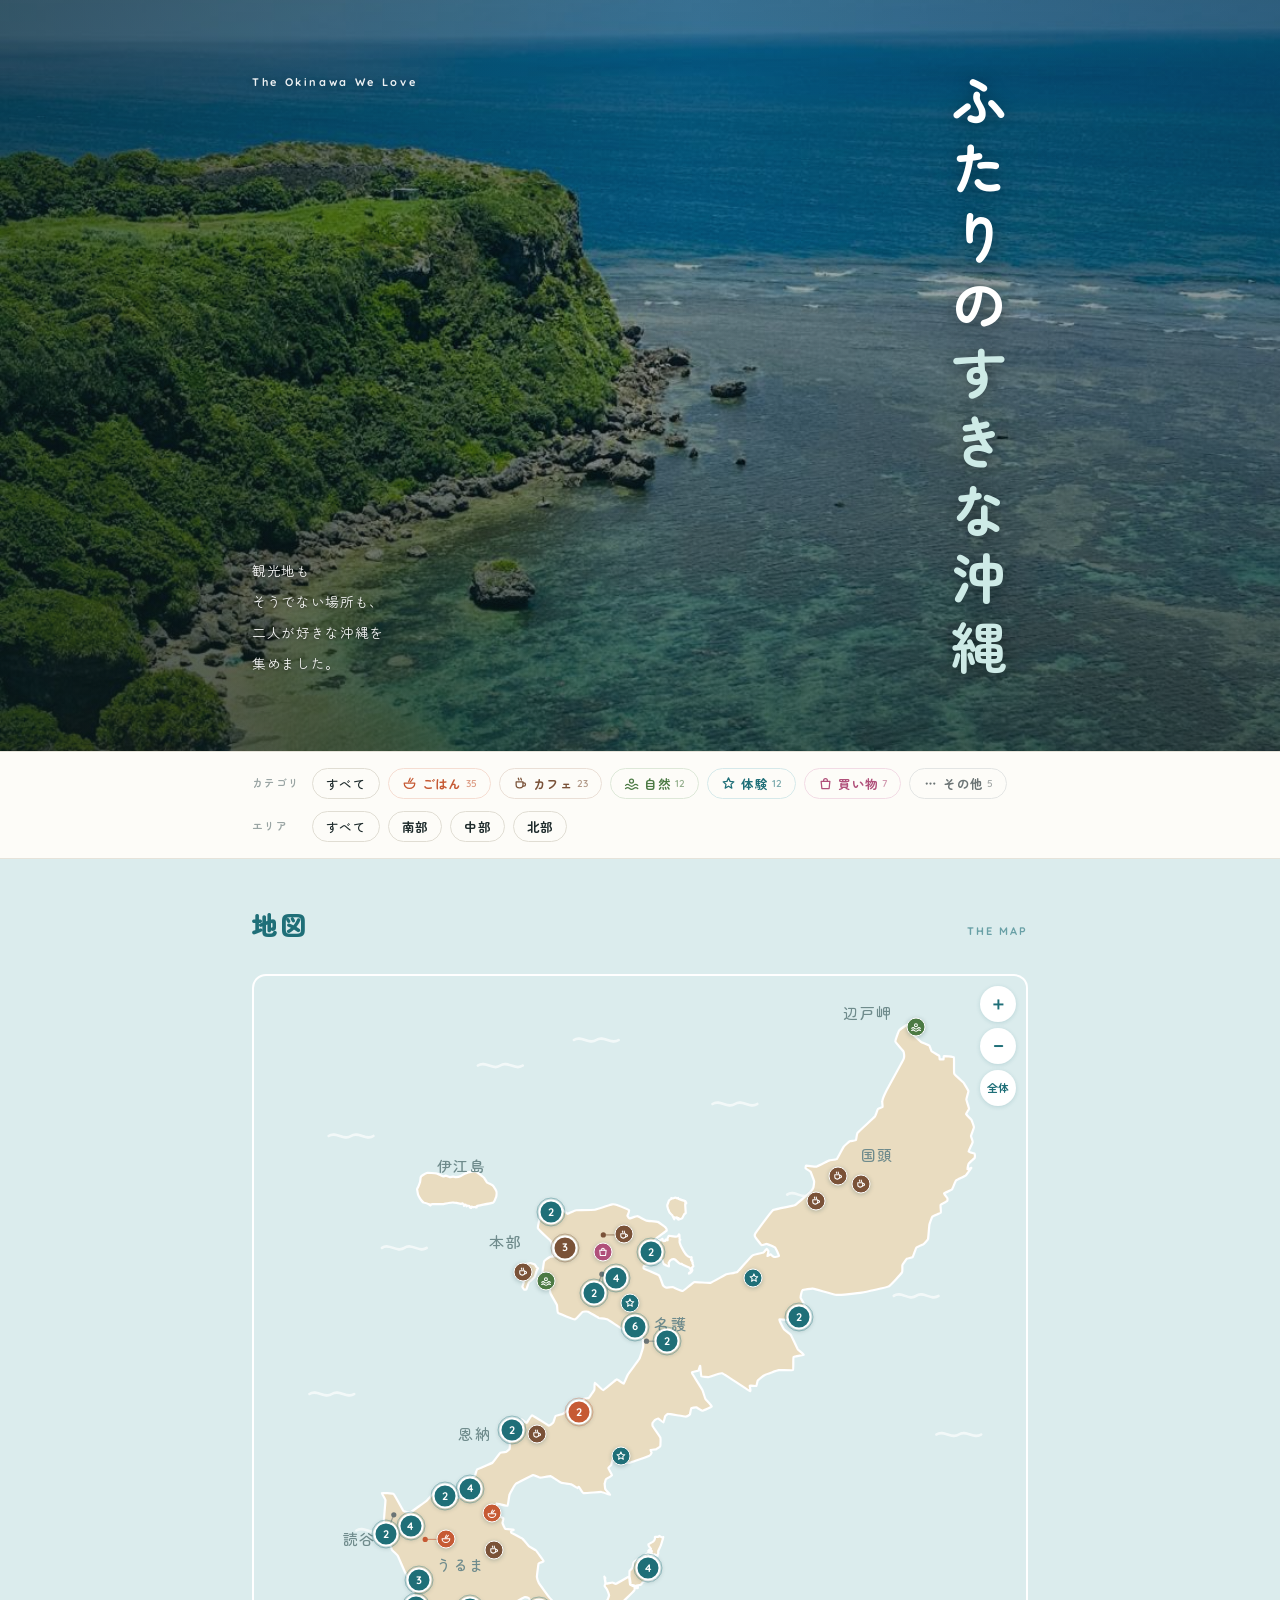
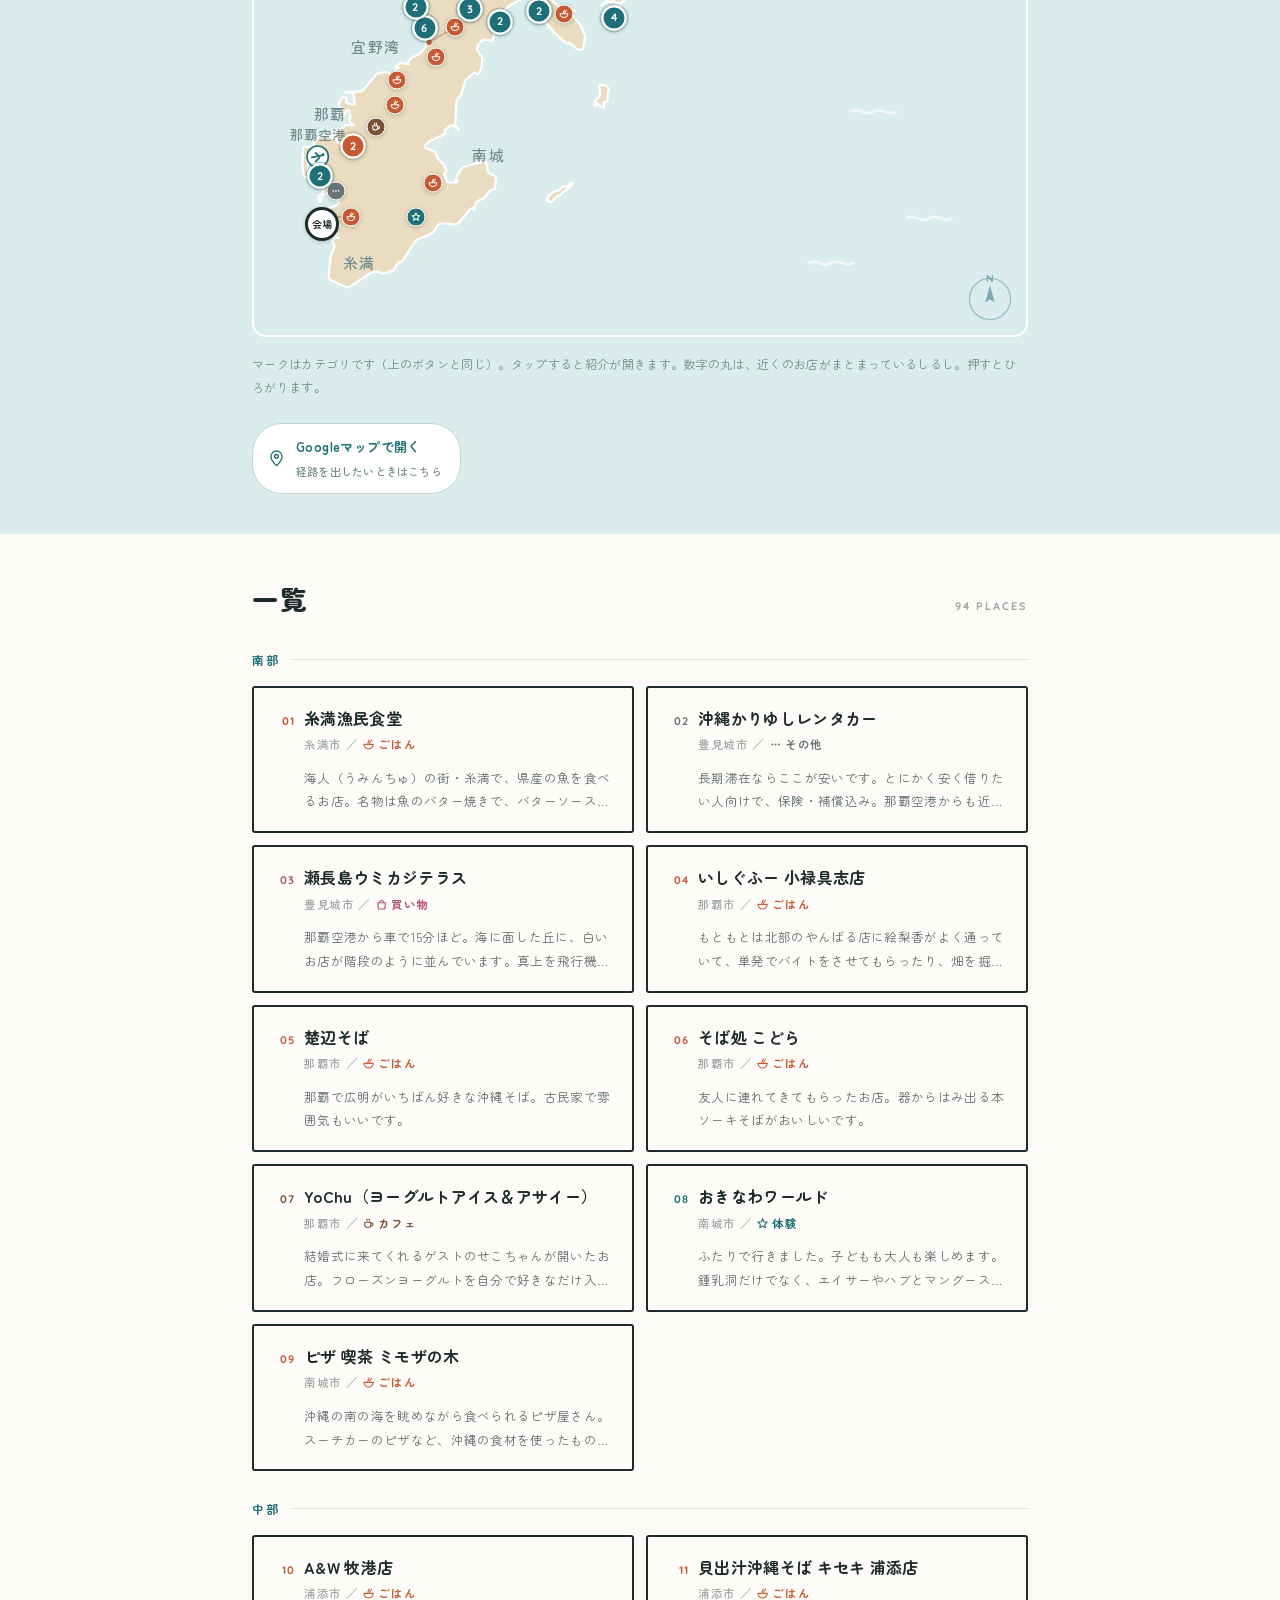
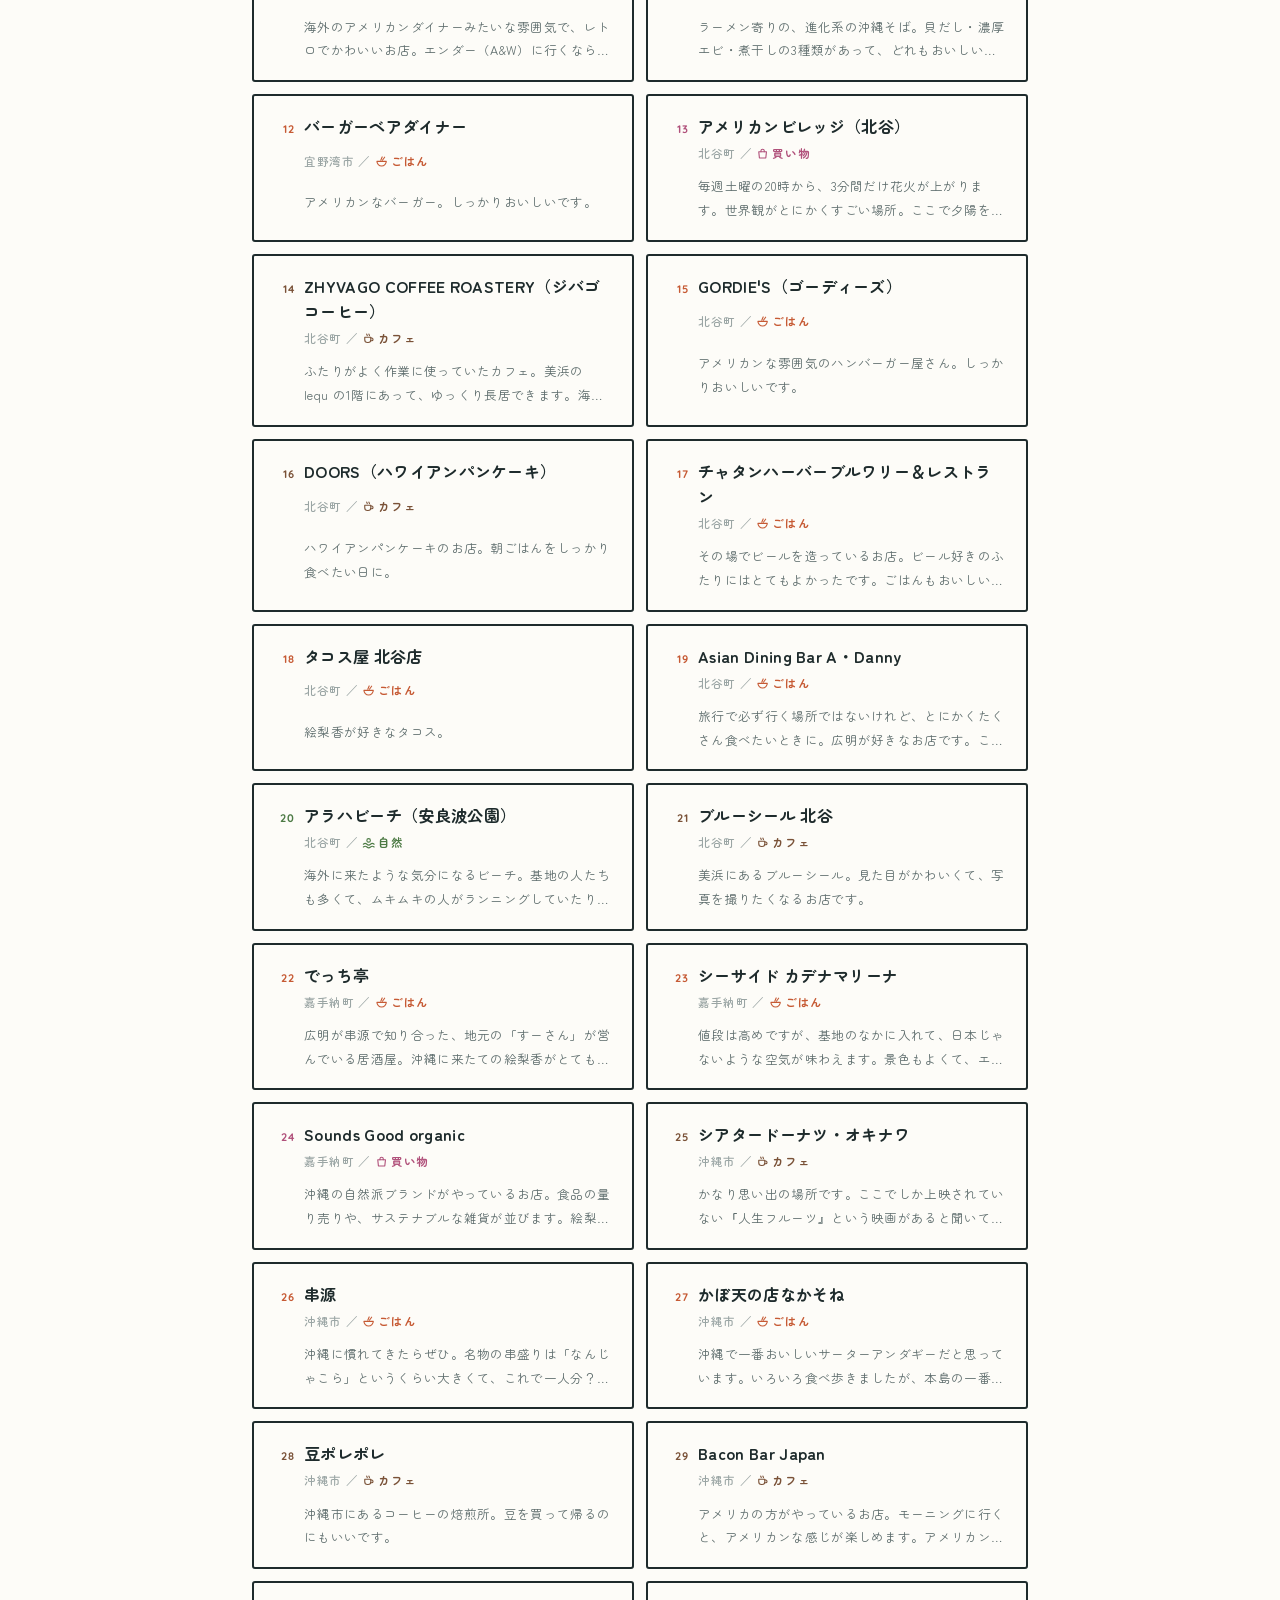
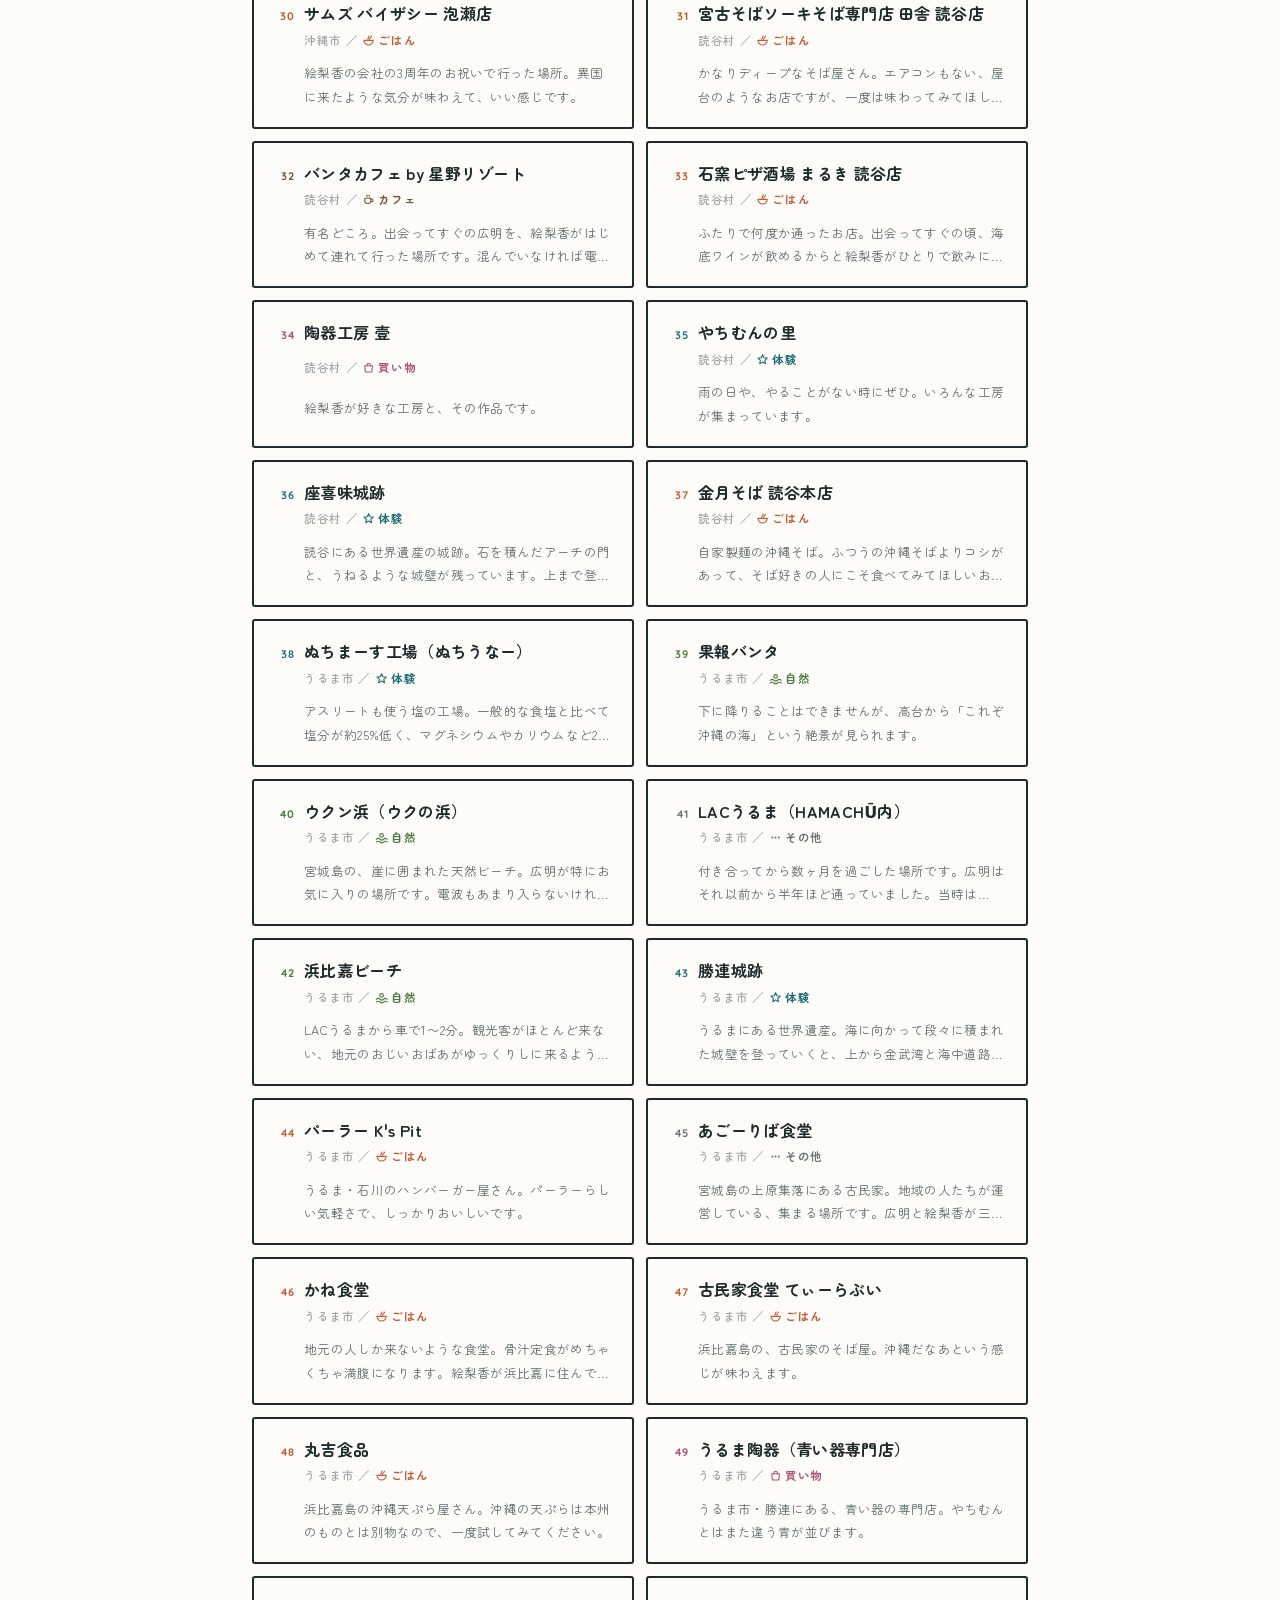
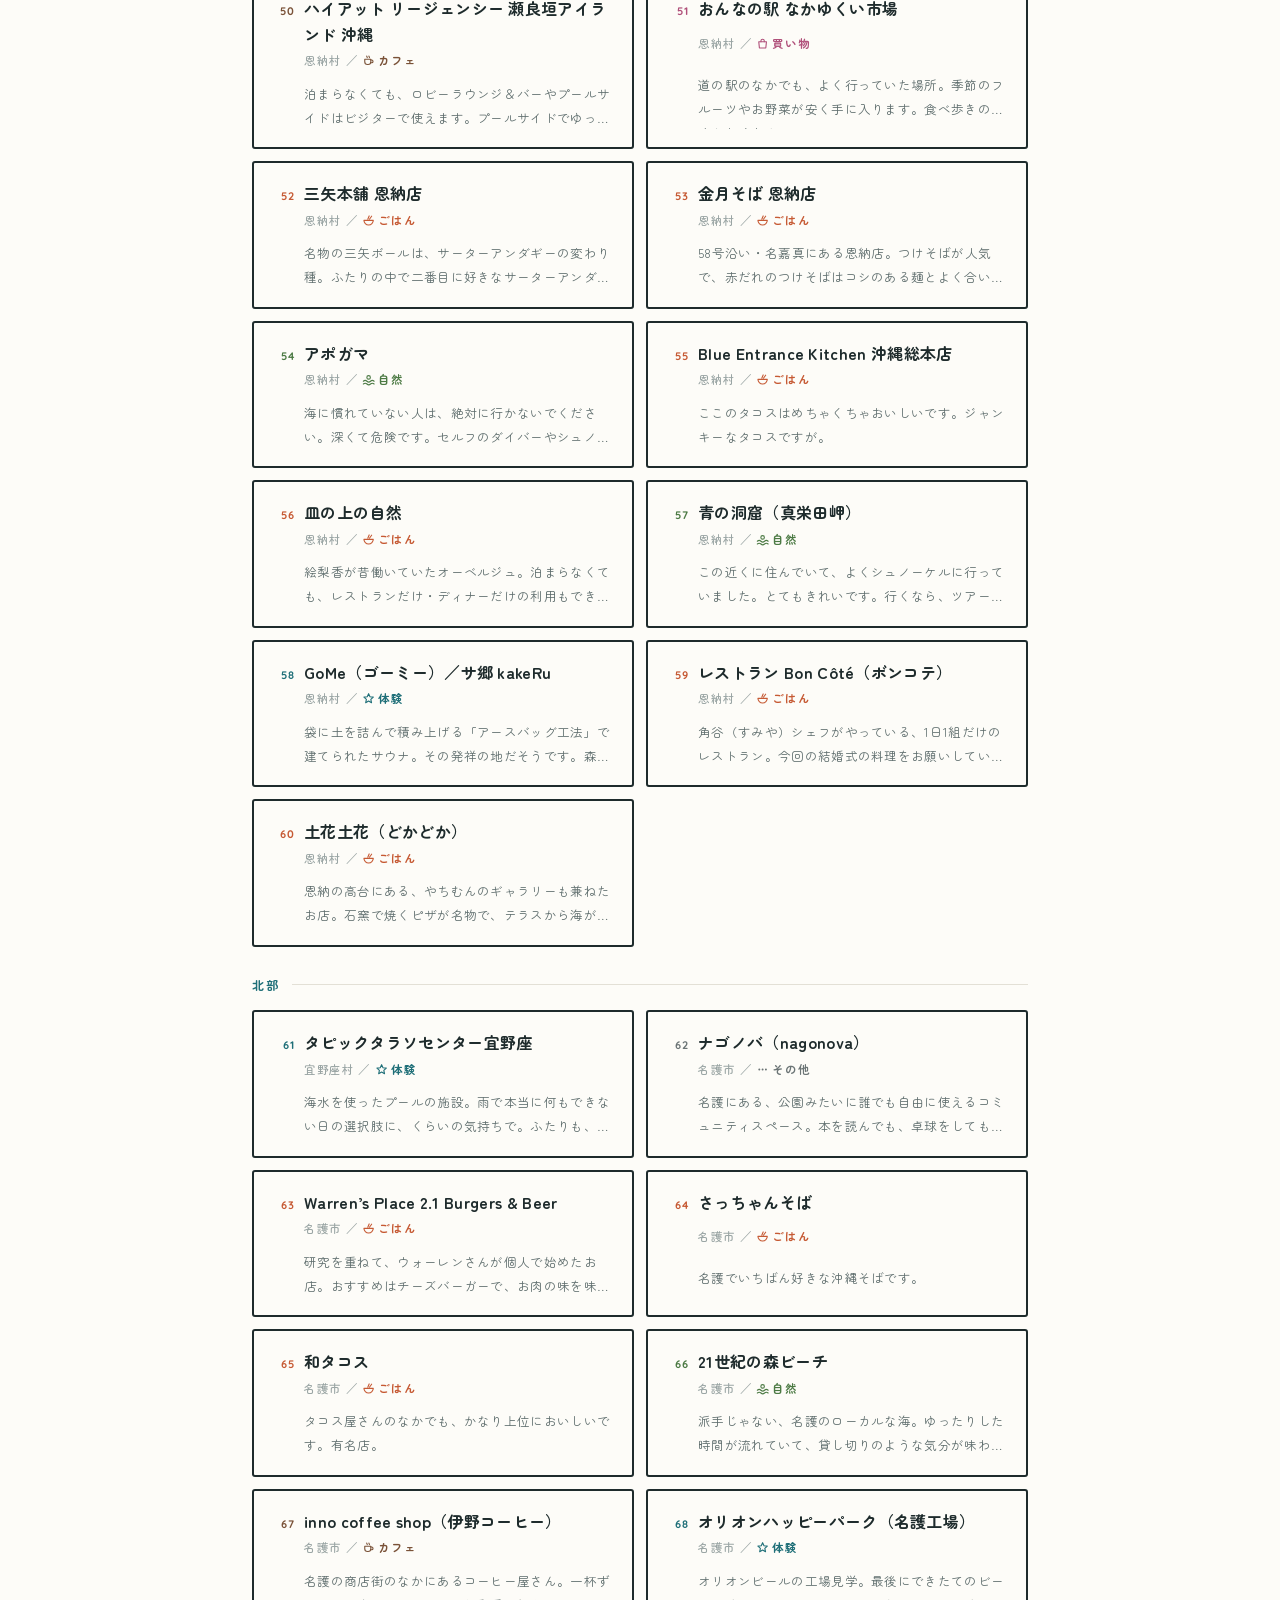
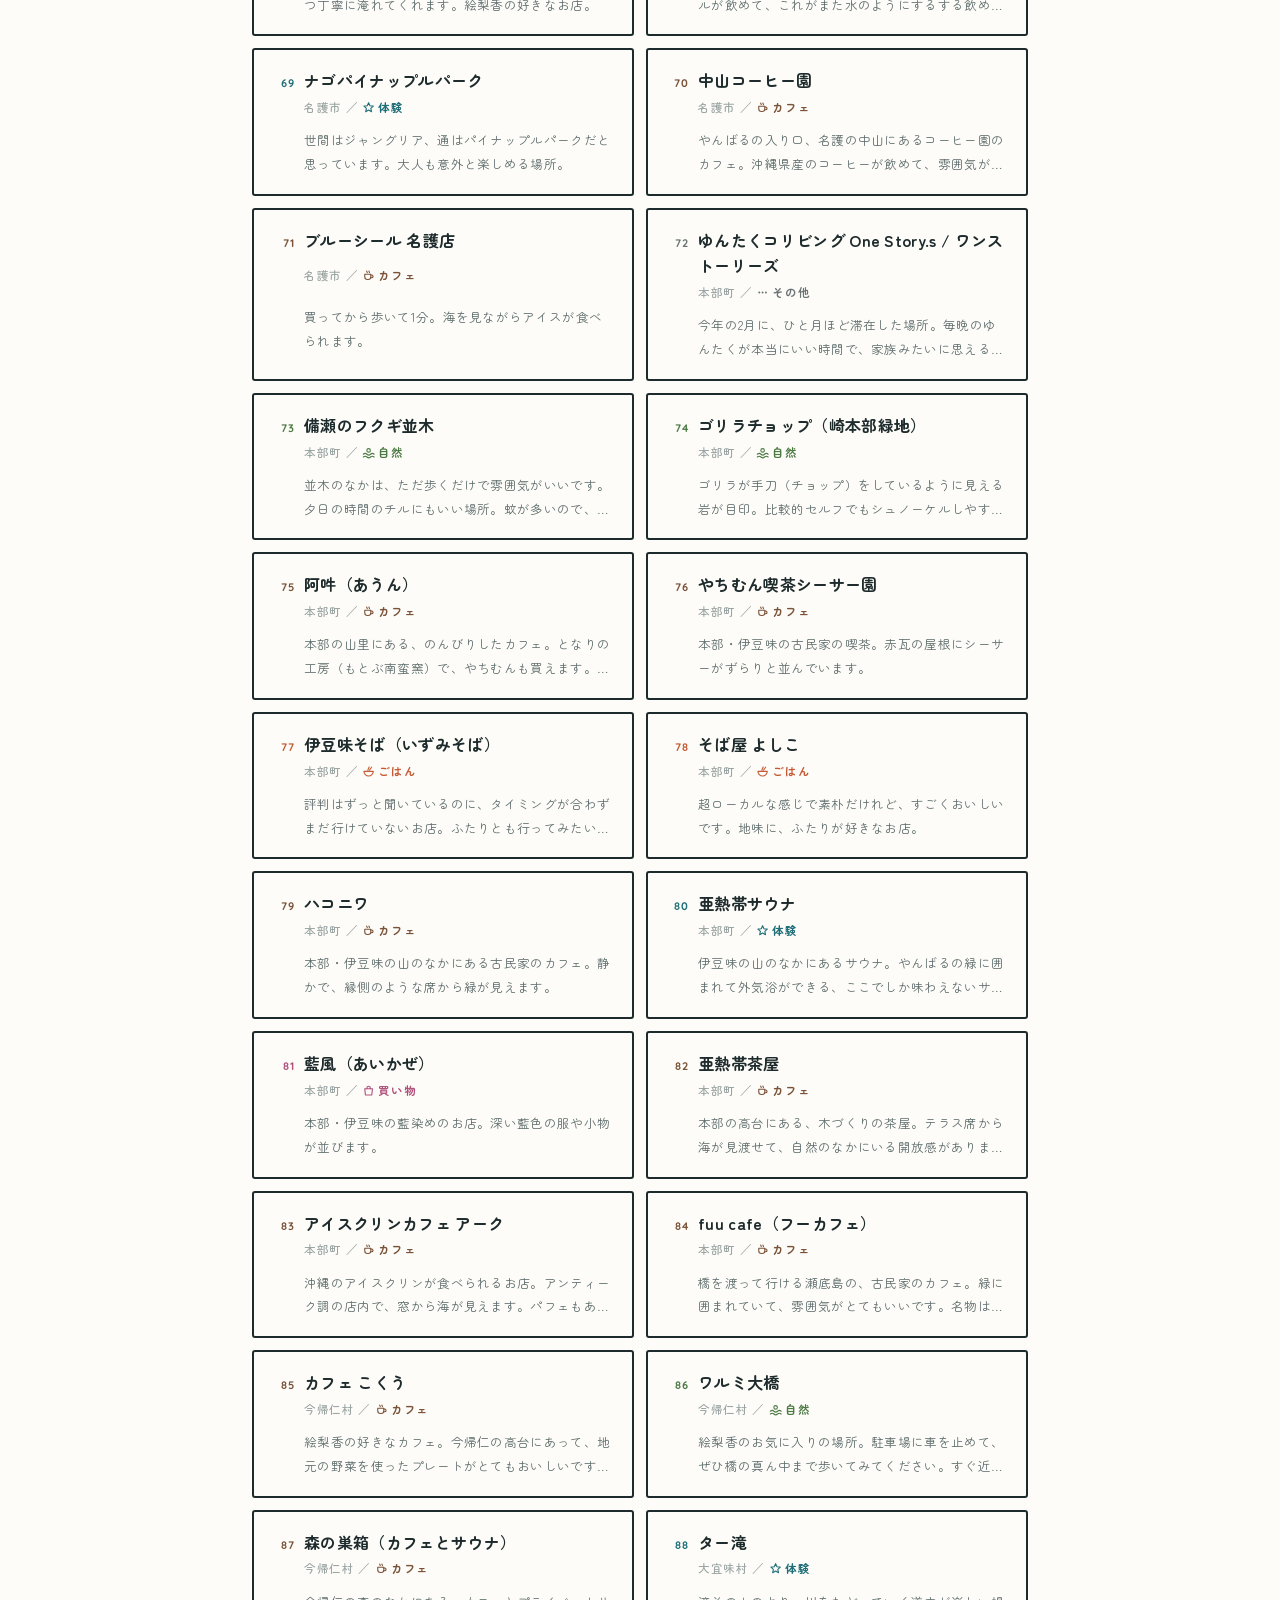
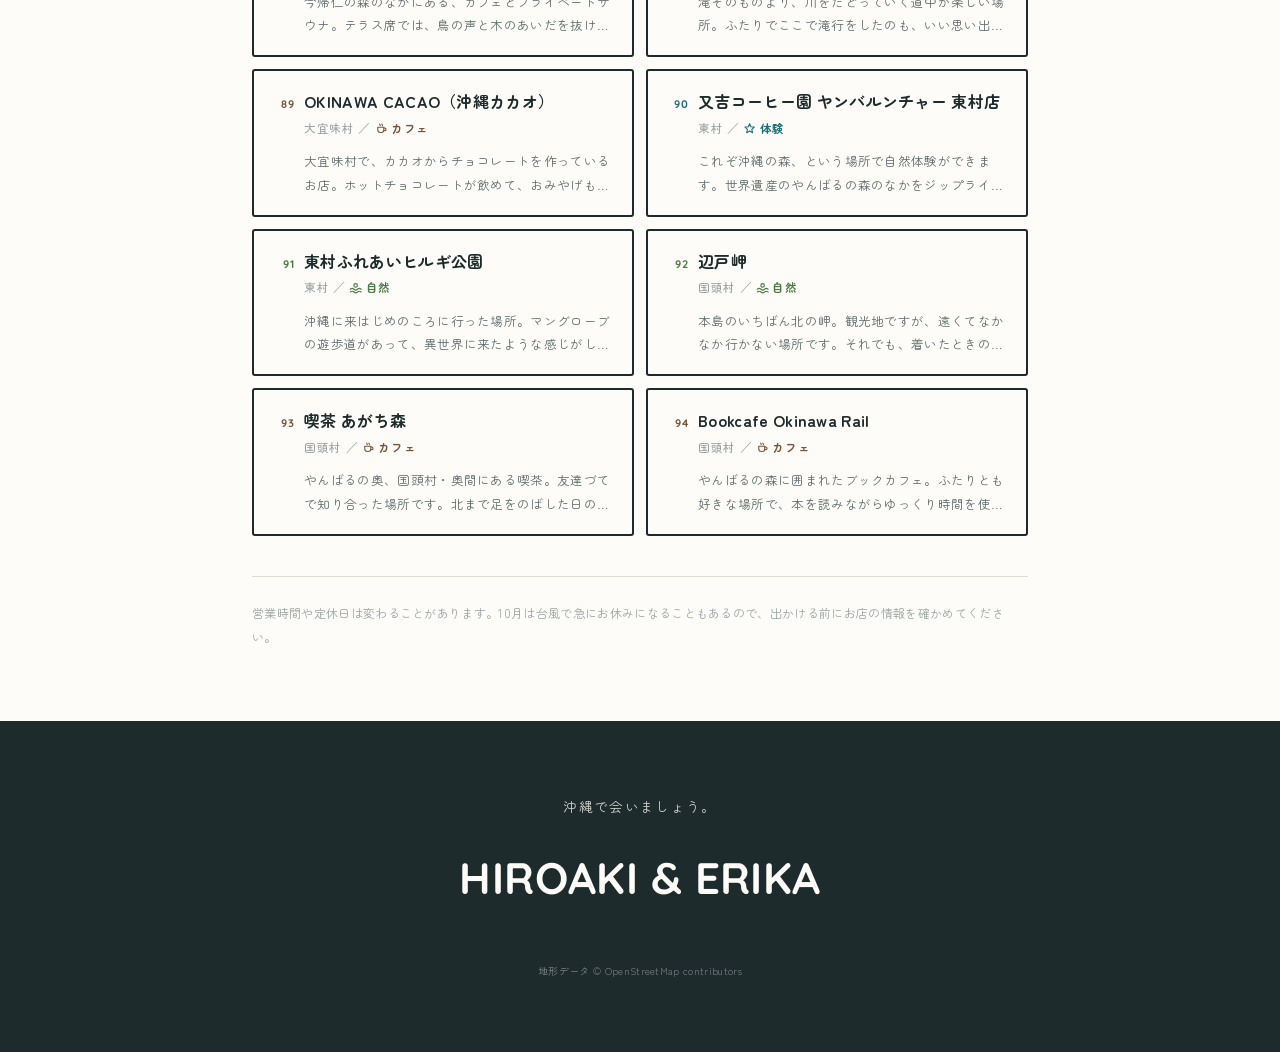
==== index.html @ eec9968d "うるま陶器（うるま市・青い器専門店）を追加（全94件） Co-Authored-By: Claude Opus 5 <noreply@anthropic.com>" ====
<!doctype html>
<html lang="ja">
<head>
<meta charset="utf-8">
<meta name="viewport" content="width=device-width,initial-scale=1">
<meta name="robots" content="noindex,nofollow">
<title>ふたりのすきな沖縄</title>
<link rel="preconnect" href="https://fonts.googleapis.com">
<link rel="preconnect" href="https://fonts.gstatic.com" crossorigin>
<link href="https://fonts.googleapis.com/css2?family=Zen+Maru+Gothic:wght@400;500;700;900&family=Quicksand:wght@500;600;700&display=swap" rel="stylesheet">
<style>
:root{
  --bg:#fdfcf8;
  --ink:#1e2b2c;
  --ink2:#5d6c6c;
  --ink3:#9aa5a4;
  --sea:#1f6f78;
  --sea-pale:#dbeced;
  --sand:#e9dcc0;
  --leaf:#4c7a44;
  --venue:#c0562f;
  --jp:"Zen Maru Gothic",system-ui,sans-serif;
  --en:"Quicksand",system-ui,sans-serif;
  --s1:8px;--s2:16px;--s3:24px;--s4:40px;--s5:72px;--s6:112px;
}
*{box-sizing:border-box;margin:0;padding:0}
[hidden]{display:none!important}
html{-webkit-text-size-adjust:100%}
body{background:var(--bg);color:var(--ink);font-family:var(--jp);line-height:1.95;letter-spacing:.02em;-webkit-font-smoothing:antialiased;overflow-x:hidden}
.wrap{max-width:820px;margin:0 auto;padding:0 22px}

/* ================= ヒーロー（縦書き） ================= */
.hero{position:relative;display:flex;padding:72px 0 64px;min-height:78vh;color:#fff;overflow:hidden;
  background-image:url("img/hero.jpg");background-size:cover;background-position:center 38%}
.hero::after{content:"";position:absolute;inset:0;z-index:0;
  background:
    linear-gradient(95deg,rgba(10,26,28,.46) 0%,rgba(10,26,28,.12) 52%,rgba(10,26,28,.30) 100%),
    linear-gradient(180deg,rgba(10,26,28,.34) 0%,rgba(10,26,28,.22) 42%,rgba(10,26,28,.58) 100%)}
.hero .in{position:relative;z-index:1;max-width:820px;margin:0 auto;padding:0 22px;width:100%;display:flex;justify-content:space-between;gap:var(--s4)}
.hero .side{display:flex;flex-direction:column;justify-content:space-between;padding-bottom:var(--s1)}
.hero .eb{font-family:var(--en);font-weight:700;font-size:11px;letter-spacing:.24em;color:#fff;opacity:.92;text-shadow:0 1px 8px rgba(0,0,0,.45)}
.hero .lead{max-width:13.5em;font-size:13.5px;line-height:2.3;color:#fff;opacity:.95;letter-spacing:.05em;
  text-shadow:0 1px 3px rgba(0,0,0,.5),0 2px 18px rgba(0,0,0,.45)}
.tate{
  writing-mode:vertical-rl;text-orientation:mixed;
  font-weight:700;font-size:clamp(32px,9.8vw,56px);line-height:1.8;letter-spacing:.22em;
  text-shadow:0 2px 18px rgba(0,0,0,.4);
}
.tate span{color:#cdeae6}

/* ================= 絞り込み（上に残る） ================= */
.filters{position:sticky;top:0;z-index:30;background:rgba(253,252,248,.96);backdrop-filter:blur(8px);
  -webkit-backdrop-filter:blur(8px);border-top:1px solid #e6e3da;border-bottom:1px solid #e6e3da;padding:16px 0}
.frow{max-width:820px;margin:0 auto;display:flex;align-items:center}
.frow + .frow{margin-top:12px}
.frow .lab{flex:0 0 auto;width:82px;padding-left:22px;font-size:10.5px;font-weight:700;letter-spacing:.08em;color:var(--ink3)}
.chips{flex:1;min-width:0;display:flex;align-items:center;gap:8px;overflow-x:auto;scrollbar-width:none;padding-right:22px}
.chips::-webkit-scrollbar{display:none}
.chip{
  flex:0 0 auto;display:inline-flex;align-items:baseline;gap:4px;cursor:pointer;
  font-family:var(--jp);font-weight:500;font-size:12.5px;letter-spacing:.02em;white-space:nowrap;
  color:var(--ink);background:transparent;border:1px solid #e0ddd3;border-radius:20px;padding:5px 13px;
  -webkit-tap-highlight-color:transparent;transition:background .15s,color .15s;
}
.chip small{font-family:var(--en);font-weight:600;font-size:10px;color:var(--ink3)}
/* 地方の色 */
/* カテゴリの色 */
.k-food{--cg:#c65a34;--cgp:#f5ddd2}   /* ごはん：赤瓦 */
.k-cafe{--cg:#7a5238;--cgp:#eadfd6}   /* カフェ：コーヒー */
.k-nat {--cg:#4c7a44;--cgp:#dde8d8}   /* 自然：やんばるの森 */
.k-exp {--cg:#1f6f78;--cgp:#d5e9ea}   /* 体験：海 */
.k-shop{--cg:#b0507a;--cgp:#f2dbe5}   /* 買い物：ブーゲンビリア */
.k-etc {--cg:#6b7475;--cgp:#e3e5e4}   /* その他 */
.chip.cat{align-items:center;border-color:var(--cgp);border-width:1.5px;color:var(--cg);font-weight:700}
.chip.cat small{color:var(--cg);opacity:.6}
.chip.cat.on{background:var(--cg);border-color:var(--cg);color:#fff}
.chip.cat.on small{color:#fff;opacity:.8}
b.k-food,b.k-cafe,b.k-nat,b.k-exp,b.k-shop,b.k-etc,.kt{color:var(--cg);font-weight:700}
.ic{flex:0 0 auto;width:1.15em;height:1.15em;fill:none;stroke:currentColor;stroke-width:2;stroke-linecap:round;stroke-linejoin:round}
.chip .ic{width:15px;height:15px;align-self:center;margin-right:1px}
b .ic{display:inline-block;vertical-align:-.2em;margin-right:.25em}
.pin .ic{width:64%;height:64%;stroke:#fff;stroke-width:2.3}
h2.kt{font-weight:900}
.chip.reg{font-weight:700}
.chip.on small{color:var(--sand);opacity:1}
.cityrow .lab{position:relative;height:28px}
@media(max-width:420px){.frow .lab{width:68px;padding-left:18px}.chips{gap:6px;padding-right:18px}}
.cityrow .lab::after{content:"";position:absolute;right:14px;top:-4px;width:12px;height:18px;border-left:2px solid #cfcbc0;border-bottom:2px solid #cfcbc0;border-bottom-left-radius:6px;opacity:.5}

/* ================= 地図 ================= */
.mapsec{background:var(--sea-pale);padding:var(--s4) 0 var(--s4)}
body.onlymap .hero,body.onlymap .filters,body.onlymap .list,body.onlymap footer{display:none}
body.onlymap .mapsec .hd,body.onlymap .maphint{display:none}
body.onlymap .mapsec{padding:10px 0 12px}
.hd{display:flex;align-items:baseline;justify-content:space-between;gap:var(--s2)}
.hd h2{font-weight:900;font-size:26px;letter-spacing:.06em}
.hd span{font-family:var(--en);font-weight:700;font-size:11px;letter-spacing:.18em;color:var(--ink3)}
.mapsec .hd h2{color:var(--sea)}
.mapsec .hd span{color:var(--sea);opacity:.6}
.mapbox{margin-top:var(--s3);border-radius:14px;overflow:hidden;background:var(--sea-pale);border:2px solid #fff}
.maphint{margin-top:var(--s2);font-size:12px;line-height:1.9;color:#6f8b8c}
.gmapbtn{margin-top:var(--s3);display:inline-flex;align-items:center;gap:10px;max-width:100%;
  border:1px solid #bfd8d6;border-radius:30px;background:#fff;padding:10px 18px 10px 14px;
  text-decoration:none;color:var(--sea);transition:background .15s}
.gmapbtn svg{flex:0 0 auto;width:19px;height:19px;fill:none;stroke:var(--sea);stroke-width:1.7;
  stroke-linecap:round;stroke-linejoin:round}
.gmapbtn span{display:flex;flex-direction:column;font-size:13px;font-weight:700;letter-spacing:.03em}
.gmapbtn b{margin-top:2px;font-size:11px;font-weight:500;letter-spacing:.02em;color:#6f8b8c}
@media(hover:hover){.gmapbtn:hover{background:#eef6f5}}

.illmap{
  position:relative;width:100%;aspect-ratio:724/900;overflow:hidden;
  touch-action:pan-y;cursor:grab;-webkit-user-select:none;user-select:none;
}
.illmap.zoomed{touch-action:none}
.illmap.dragging{cursor:grabbing}
.illmap .leads{position:absolute;inset:0;width:100%;height:100%;z-index:2;pointer-events:none;overflow:visible}
.illmap .leads line{stroke:var(--cg,var(--sea));stroke-width:1.2;opacity:.55}
.illmap .leads circle{fill:var(--cg,var(--sea))}
.illmap > svg:not(.compass):not(.leads){position:absolute;inset:0;width:100%;height:100%;display:block;transform-origin:0 0}

.illmap .land path{fill:var(--sand);stroke:#fff;stroke-width:var(--sw,2.4px);stroke-linejoin:round;vector-effect:non-scaling-stroke}
.illmap .landshadow{display:none}
.illmap .placenames text{font-family:var(--jp);font-weight:500;font-size:calc(14px / var(--k,1));letter-spacing:.1em;fill:#6f8b8c}
.illmap .placenames text.lv2{opacity:0;transition:opacity .3s;font-size:calc(12.5px / var(--k,1))}
.illmap.detail .placenames text.lv2{opacity:.85}
.illmap .airport circle{fill:#fff;stroke:var(--sea);stroke-width:1.6;vector-effect:non-scaling-stroke}
.illmap .airport path{stroke:var(--sea)}
.illmap .airport text{font-family:var(--jp);font-weight:500;font-size:12.5px;letter-spacing:.08em;fill:#6f8b8c}
.illmap .compass{position:absolute;right:12px;bottom:12px;z-index:7;width:48px;height:48px;pointer-events:none;overflow:visible}
.illmap .compass circle{stroke:var(--sea);opacity:.35}
.illmap .compass path{fill:var(--sea);opacity:.5}
.illmap .compass text{font-family:var(--en);font-weight:700;font-size:12px;fill:var(--sea);opacity:.55}

.mapctl{position:absolute;right:10px;top:10px;z-index:8;display:flex;flex-direction:column;gap:6px}
.mapctl button{
  width:36px;height:36px;border-radius:50%;cursor:pointer;border:0;background:#fff;color:var(--sea);
  font-family:var(--en);font-weight:700;font-size:18px;line-height:1;display:flex;align-items:center;justify-content:center;
  box-shadow:0 1px 4px rgba(31,111,120,.18);-webkit-tap-highlight-color:transparent;
}
.mapctl button:active{background:var(--sea);color:#fff}
.mapctl button.reset{font-family:var(--jp);font-size:11px}
.zoomhint{position:absolute;left:12px;top:12px;z-index:8;pointer-events:none;font-family:var(--en);font-weight:700;font-size:11px;color:var(--sea);opacity:.6}

.pin{
  position:absolute;transform:translate(-50%,-50%);z-index:3;
  width:26px;height:26px;border-radius:50%;background:var(--cg,var(--sea));border:2px solid #fff;
  display:flex;align-items:center;justify-content:center;cursor:pointer;
  font-family:var(--en);font-weight:700;font-size:11px;color:#fff;letter-spacing:0;
  box-shadow:0 1px 4px rgba(20,60,64,.25);
  transition:transform .2s cubic-bezier(.19,1,.22,1),background .15s;
  -webkit-tap-highlight-color:transparent;
}
.illmap:not(.detail) .pin:not(.venue){width:19px;height:19px;font-size:8.5px;border-width:1.5px}
.pin.act{transform:translate(-50%,-50%) scale(1.25);z-index:6;box-shadow:0 0 0 2px #fff,0 0 0 4px var(--cg,var(--sea))}
.cpin{position:absolute;transform:translate(-50%,-50%);z-index:5;width:25px;height:25px;border-radius:50%;
  background:var(--sea);border:2px solid #fff;color:#fff;display:flex;align-items:center;justify-content:center;
  font-family:var(--en);font-weight:700;font-size:11px;cursor:pointer;
  box-shadow:0 1px 5px rgba(20,60,64,.3);-webkit-tap-highlight-color:transparent}
.cpin.solo{background:var(--cg,var(--sea))}
.cpin::after{content:"";position:absolute;inset:-4px;border-radius:50%;border:1px solid var(--cg,var(--sea));opacity:.35}
.illmap.detail .cpin{width:29px;height:29px;font-size:12px}
.pin.venue{width:34px;height:34px;background:#fff;border:3px solid var(--ink);color:var(--ink);
  font-family:var(--jp);font-size:10px;z-index:4;cursor:default}
.plabel{
  position:absolute;z-index:2;pointer-events:none;white-space:nowrap;
  font-size:11px;font-weight:500;letter-spacing:.02em;color:var(--ink);
  background:#fff;border-radius:3px;padding:2px 7px;box-shadow:0 1px 3px rgba(20,60,64,.12);
  opacity:0;transition:opacity .25s;max-width:170px;overflow:hidden;text-overflow:ellipsis;
}
.illmap.detail .plabel{opacity:1}

/* ================= 一覧 ================= */
.list{padding:var(--s4) 0 var(--s5)}
.list .hd{margin-bottom:var(--s3)}
.list .hd .r{display:flex;align-items:baseline;gap:var(--s2)}
#resetBtn{background:none;border:0;border-bottom:1px solid var(--ink3);font-family:var(--jp);font-size:12px;color:var(--ink2);cursor:pointer;padding:0 0 1px}
.grid{display:grid;gap:12px}
.ghd{grid-column:1/-1;display:flex;align-items:center;gap:12px;margin:14px 0 2px;
  font-size:12px;font-weight:700;letter-spacing:.16em;color:var(--sea)}
.ghd::after{content:"";flex:1;height:1px;background:#e0ddd3;opacity:.9}
.grid > .ghd:first-child{margin-top:0}
@media(min-width:900px){.grid{grid-template-columns:1fr 1fr}}
.cell{display:grid;grid-template-columns:24px 1fr;column-gap:10px;border:2px solid var(--ink);border-radius:3px;padding:18px 20px 18px 16px;cursor:pointer;background:var(--bg);transition:background .15s,color .15s}
.cell > *{grid-column:2}
.cell > .no{grid-column:1;grid-row:1 / span 3;text-align:right;padding-top:5px;margin:0}
@media(hover:hover){
  .cell:hover{background:var(--ink);color:var(--bg)}
  .cell:hover .m,.cell:hover p{color:inherit;opacity:.85}
  .cell:hover .no{color:var(--sand)}
}
.cell .no{font-family:var(--en);font-weight:700;font-size:11px;letter-spacing:.04em;color:var(--cg,var(--sea))}
.cell h3{font-weight:700;font-size:16px;line-height:1.6}
.cell .m{margin-top:2px;font-size:11.5px;font-weight:500;letter-spacing:.06em;color:var(--ink3)}
.cell p{margin-top:10px;font-size:12.5px;line-height:1.9;color:var(--ink2);
  display:-webkit-box;-webkit-line-clamp:2;-webkit-box-orient:vertical;overflow:hidden}
.empty{padding:var(--s4) 0;text-align:center;font-size:13px;color:var(--ink3)}

/* ================= 詳細シート ================= */
.sheet-bg{position:fixed;inset:0;background:rgba(20,32,32,.5);z-index:60;opacity:0;transition:opacity .25s}
.sheet-bg.on{opacity:1}
.sheet{
  position:fixed;left:50%;bottom:0;transform:translate(-50%,100%);
  width:min(560px,100%);max-height:88vh;overflow-y:auto;z-index:61;background:var(--bg);
  border-top:3px solid var(--ink);transition:transform .32s cubic-bezier(.19,1,.22,1);
}
.sheet.on{transform:translate(-50%,0)}
.sheet .grab{width:40px;height:4px;border-radius:4px;background:#dcd8cd;margin:10px auto 0}
.sheet .photo{margin:16px 22px 0;border-radius:3px;overflow:hidden;background:var(--sea-pale);aspect-ratio:4/3}
.sheet .photo img{width:100%;height:100%;object-fit:cover;display:block}
.sheet .cred{margin:6px 22px 0;font-size:9.5px;color:var(--ink3);text-align:right}
.sheet .body{padding:22px 22px 32px}
.sheet .sno{font-family:var(--en);font-weight:700;font-size:12px;letter-spacing:.14em;color:var(--cg,var(--sea))}
.sheet h3{margin-top:4px;font-weight:900;font-size:21px;line-height:1.55}
.sheet .meta{margin-top:8px;display:flex;align-items:center;flex-wrap:wrap;gap:6px;font-size:12px;font-weight:500;color:var(--ink3)}
.sheet .meta i{display:none}
.sheet .meta .sep{opacity:.4}
.sheet .desc{margin-top:var(--s3);font-size:14px;line-height:2.2;color:var(--ink2)}
.sheet .tags{margin-top:var(--s2);display:flex;flex-wrap:wrap;gap:6px}
.sheet .tag{font-size:11px;background:var(--sea-pale);color:var(--sea);padding:4px 10px;border-radius:2px}
.sheet .web{display:inline-block;margin-top:var(--s3);font-size:12.5px;color:var(--sea);text-decoration:none;border-bottom:1px solid currentColor;padding-bottom:1px}
.sheet .acts{margin-top:var(--s4);display:flex;gap:10px}
.sheet .acts a,.sheet .acts button{
  flex:1;text-align:center;font-family:var(--jp);font-weight:700;font-size:13.5px;letter-spacing:.04em;
  padding:15px 10px;border-radius:3px;text-decoration:none;cursor:pointer;border:2px solid var(--ink);
}
.sheet .acts .go{flex:1.6;background:var(--ink);color:var(--bg)}
.sheet .acts .close{background:var(--bg);color:var(--ink)}
@media(min-width:600px){
  .sheet{bottom:auto;top:50%;transform:translate(-50%,-44%);opacity:0;border:3px solid var(--ink);border-radius:4px;pointer-events:none;transition:transform .3s cubic-bezier(.19,1,.22,1),opacity .2s}
  .sheet.on{transform:translate(-50%,-50%);opacity:1;pointer-events:auto}
  .sheet .grab{display:none}
}

/* ================= footer ================= */
.list .note{margin-top:var(--s4);padding-top:var(--s3);border-top:1px solid #e0ddd3;
  font-size:12px;line-height:2;color:var(--ink3)}
footer{background:var(--ink);color:var(--bg);padding:var(--s5) 0 var(--s5);text-align:center}
footer .m{font-size:13.5px;letter-spacing:.1em;opacity:.8}
footer .n{margin-top:var(--s2);font-family:var(--en);font-weight:700;font-size:clamp(26px,8vw,44px);letter-spacing:.01em}
footer .c{margin-top:var(--s4);font-size:10px;opacity:.4}

@media (prefers-reduced-motion:reduce){*{transition:none!important}}
</style>
</head>
<body>

<header class="hero" id="hero">
  <div class="in">
    <div class="side">
      <p class="eb">The Okinawa We Love</p>
      <p class="lead">観光地も<br>そうでない場所も、<br>二人が好きな沖縄を<br>集めました。</p>
    </div>
    <h1 class="tate">ふたりの<span>すきな沖縄</span></h1>
  </div>
</header>

<div class="filters" id="filters">
  <div class="frow"><span class="lab">カテゴリ</span><div class="chips" id="fCat"></div></div>
  <div class="frow"><span class="lab">エリア</span><div class="chips" id="fArea"></div></div>
  <div class="frow cityrow" id="cityRow" hidden><span class="lab"></span><div class="chips" id="fCity"></div></div>
</div>

<section class="mapsec"><div class="wrap">
  <div class="hd"><h2>地図</h2><span>THE MAP</span></div>
  <div class="mapbox"><div class="illmap" id="illmap"></div></div>
  <p class="maphint" id="mapHint"></p>
  <a class="gmapbtn" href="https://www.google.com/maps/d/viewer?mid=1wGzL0paoG4vkcsou38G9CFgIh-5ux3s" target="_blank" rel="noopener">
    <svg viewBox="0 0 24 24" aria-hidden="true"><path d="M12 21s7-6.4 7-11.5A7 7 0 0 0 5 9.5C5 14.6 12 21 12 21z"/><circle cx="12" cy="9.3" r="2.4"/></svg>
    <span>Googleマップで開く<b>経路を出したいときはこちら</b></span>
  </a>
</div></section>

<section class="list"><div class="wrap">
  <div class="hd"><h2 id="listTitle">一覧</h2><div class="r"><button id="resetBtn" hidden>絞り込みを外す</button><span id="count"></span></div></div>
  <div class="grid" id="cards"></div>
  <p class="empty" id="empty" hidden>この組み合わせの場所はありません。</p>
  <p class="note">営業時間や定休日は変わることがあります。10月は台風で急にお休みになることもあるので、出かける前にお店の情報を確かめてください。</p>
</div></section>

<footer>
  <p class="m">沖縄で会いましょう。</p>
  <div class="n">HIROAKI &amp; ERIKA</div>
  <p class="c">地形データ © OpenStreetMap contributors</p>
</footer>

<div class="sheet-bg" id="sheetBg" hidden></div>
<div class="sheet" id="sheet" hidden role="dialog" aria-modal="true"></div>

<script>
/* =========================================================================
   スポットのデータ。ここを書き換えるだけで、一覧も地図も更新されます。
   lat / lng … 地図のピンの位置
   ※ サンプルの座標はおおよそです。「マップ」ボタンは名前でGoogle検索するので、
      ナビ自体はピンの精度に関係なく正しい場所に飛びます。
   ========================================================================= */
const VENUE = { name:"美々ビーチいとまん", lat:26.13323, lng:127.65050 };

const SPOTS = [
  { name:"ハイアット リージェンシー 瀬良垣アイランド 沖縄", city:"恩納村", area:"中部", cat:"カフェ", when:["前日","翌日"], by:"both",
    lat:26.494987, lng:127.873100, gmap:"https://maps.app.goo.gl/GrHUUdSmbpEDLFVs9",
    comment:"泊まらなくても、ロビーラウンジ＆バーやプールサイドはビジターで使えます。プールサイドでゆっくりドリンクを飲みながら、リゾート気分を味わうのがおすすめ。海も見えます。", tags:["日帰りでもOK","プールサイド","海が見える"], min:70, todo:false },
  { name:"ぬちまーす工場（ぬちうなー）", city:"うるま市", area:"中部", cat:"体験", when:["翌日"], by:"both",
    lat:26.372847, lng:127.989555, gmap:"https://maps.app.goo.gl/92H9vyeU41FSLVhb9",
    comment:"アスリートも使う塩の工場。一般的な食塩と比べて塩分が約25%低く、マグネシウムやカリウムなど21種類の海洋ミネラルがそのまま豊富に含まれています。夏の熱中症対策にも、普段の栄養補給にも。", tags:["工場見学","おみやげ"], min:80, todo:false },
  { name:"ゆんたくコリビング One Story.s / ワンストーリーズ", city:"本部町", area:"北部", cat:"その他", when:["前日","翌日"], by:"both",
    lat:26.701063, lng:127.894981, gmap:"https://maps.app.goo.gl/QQ6XtWrVJXiwYqdH7",
    comment:"今年の2月に、ひと月ほど滞在した場所。毎晩のゆんたくが本当にいい時間で、家族みたいに思える人たちができました。オーナーご夫婦とご家族も、今回ゲストとして来てくれます。", tags:["泊まれる","思い出の場所"], min:120, todo:false },
  { name:"備瀬のフクギ並木", city:"本部町", area:"北部", cat:"自然", when:["前日","翌日"], by:"both",
    lat:26.700535, lng:127.880211, gmap:"https://maps.app.goo.gl/UkrVZFpZaudwgdN2A",
    comment:"並木のなかは、ただ歩くだけで雰囲気がいいです。夕日の時間のチルにもいい場所。蚊が多いので、虫除けだけは必ず持っていってください。", tags:["虫除け必須","夕日"], min:120, todo:false },
  { name:"ナゴノバ（nagonova）", city:"名護市", area:"北部", cat:"その他", when:["前日","翌日"], by:"both",
    lat:26.605425, lng:127.971848, gmap:"https://maps.app.goo.gl/8s8DZ7331zFu2Bvm9",
    comment:"名護にある、公園みたいに誰でも自由に使えるコミュニティスペース。本を読んでも、卓球をしても、ただ座っているだけでもいい場所です。フリーマーケットやミュージックナイト、ワークショップも開かれています。火〜土 10:00〜21:00 ／ 日 10:00〜18:00、月曜休み。", tags:["誰でも入れる","イベントあり","月曜休み"], min:120, todo:false },
  { name:"果報バンタ", city:"うるま市", area:"中部", cat:"自然", when:["前日","翌日"], by:"both",
    lat:26.372847, lng:127.989555, gmap:"https://maps.app.goo.gl/RTPuzpCKofyFdG6bA",
    comment:"下に降りることはできませんが、高台から「これぞ沖縄の海」という絶景が見られます。", tags:["絶景"], min:80, todo:false },
  { name:"ウクン浜（ウクの浜）", city:"うるま市", area:"中部", cat:"自然", when:["前日","翌日"], by:"h",
    lat:26.367086, lng:127.989365, gmap:"https://maps.app.goo.gl/AtpGMwTRX8Bkjqfz8", web:"https://www.otv.co.jp/okitive/article/38119/",
    comment:"宮城島の、崖に囲まれた天然ビーチ。広明が特にお気に入りの場所です。電波もあまり入らないけれど、「何もない」がそこにあります。浜まで車では行けず、途中から土の道を歩きます。監視員もシャワーもトイレもなく、離岸流が起きやすいので、海に入るならライフジャケットを。", tags:["穴場","電波が弱い","歩いて向かう","設備なし"], min:80, todo:false },
  { name:"LACうるま（HAMACHŪ内）", city:"うるま市", area:"中部", cat:"その他", when:["前日","翌日"], by:"both",
    lat:26.325302, lng:127.953285, gmap:"https://maps.app.goo.gl/rdDCsZghLQ4vY1kq7",
    comment:"付き合ってから数ヶ月を過ごした場所です。広明はそれ以前から半年ほど通っていました。当時は LivingAnywhere Commons というサービスがあって、月3万円で全国の拠点に泊まれました（今はもうありません）。もともとは浜比嘉中学校の廃校舎を活かした建物です。ここでの出会いも本当によくて、その人たちも結婚式に来てくれます。", tags:["泊まれる","思い出の場所","元・廃校"], min:70, todo:false },
  { name:"浜比嘉ビーチ", city:"うるま市", area:"中部", cat:"自然", when:["前日","翌日"], by:"both",
    lat:26.320984, lng:127.953651, gmap:"https://maps.app.goo.gl/5SJvZKzQuf5pkJ3q7",
    comment:"LACうるまから車で1〜2分。観光客がほとんど来ない、地元のおじいおばあがゆっくりしに来るような穏やかなビーチです。「何もないのがいい」が味わえるので、沖縄を遊び尽くした人にこそ行ってみてほしい場所。8月に滞在していたときは、ここでウミホタルを見ながら星を眺められました。", tags:["穴場","夜がいい"], min:70, todo:false },
  { name:"シアタードーナツ・オキナワ", city:"沖縄市", area:"中部", cat:"カフェ", when:["前日","翌日"], by:"both",
    lat:26.336189, lng:127.800674, gmap:"https://maps.app.goo.gl/pwhHV3fpKpEvXiYJ9",
    comment:"かなり思い出の場所です。ここでしか上映されていない『人生フルーツ』という映画があると聞いて、まだ付き合う前の広明がひとりで見に行きました。とてもよかったからと、後日、絵梨香を連れて見せに来てくれた場所です。雨の日の予定にもおすすめ。", tags:["雨の日OK","映画が見られる","思い出の場所"], min:55, todo:false },
  { name:"串源", city:"沖縄市", area:"中部", cat:"ごはん", when:["前日","翌日"], by:"both",
    lat:26.336409, lng:127.801697, gmap:"https://maps.app.goo.gl/wirxkta58sAfKiEQ7",
    comment:"沖縄に慣れてきたらぜひ。名物の串盛りは「なんじゃこら」というくらい大きくて、これで一人分？という量が出てきます。", tags:["夜"], min:55, todo:false },
  { name:"バーガーベアダイナー", city:"宜野湾市", area:"中部", cat:"ごはん", when:["前日","翌日"], by:"both",
    lat:26.288315, lng:127.768242, gmap:"https://maps.app.goo.gl/kbFAySo4v5fjwhJx6",
    comment:"アメリカンなバーガー。しっかりおいしいです。", tags:[], min:45, todo:false },
  { name:"Warren’s Place 2.1 Burgers & Beer", city:"名護市", area:"北部", cat:"ごはん", when:["前日","翌日"], by:"both",
    lat:26.594906, lng:127.971405, gmap:"https://maps.app.goo.gl/bf9F37xqpHn7o4eW8",
    comment:"研究を重ねて、ウォーレンさんが個人で始めたお店。おすすめはチーズバーガーで、お肉の味を味わってほしいです。少し個性の強い店主さんなので、駐車場などのルールは守って行ってください。", tags:["ルールは守って"], min:105, todo:false },
  { name:"さっちゃんそば", city:"名護市", area:"北部", cat:"ごはん", when:["前日","翌日"], by:"both",
    lat:26.59399, lng:127.974701, gmap:"https://maps.app.goo.gl/9bPwLnQnU1nExrSa8", web:"https://www.sacchan-soba.jp/",
    comment:"名護でいちばん好きな沖縄そばです。", tags:[], min:110, todo:false },
  { name:"和タコス", city:"名護市", area:"北部", cat:"ごはん", when:["前日","翌日"], by:"both",
    lat:26.592113, lng:127.980804, gmap:"https://maps.app.goo.gl/faCeTWKAYgfU2Q2j6",
    comment:"タコス屋さんのなかでも、かなり上位においしいです。有名店。", tags:[], min:110, todo:false },
  { name:"ター滝", city:"大宜味村", area:"北部", cat:"体験", when:["前日","翌日"], by:"both",
    lat:26.639683, lng:128.097565, gmap:"https://maps.app.goo.gl/9LBE4m9jrRWAmm9W6", web:"https://ta-taki-falls.com/about",
    comment:"滝そのものより、川をたどっていく道中が楽しい場所。ふたりでここで滝行をしたのも、いい思い出です。飛び込みもできますが、怪我にはくれぐれも気をつけて。深いところがあるので小さいお子さんには向きません。雨の次の日は川が増水しているのでやめておいてください。駐車場は8:00〜17:30（最終入場16:00）、普通車は2時間500円。Googleマップは「ター滝駐車場」で検索を（「ター滝」だと違う場所に案内されます）。", tags:["水に入る","子連れ不向き","雨の翌日はやめる"], min:125, todo:false },
  { name:"又吉コーヒー園 ヤンバルンチャー 東村店", city:"東村", area:"北部", cat:"体験", when:["前日","翌日"], by:"both",
    lat:26.603376, lng:128.144623, gmap:"https://maps.app.goo.gl/e8uGzLQK33mxRzQi9",
    comment:"これぞ沖縄の森、という場所で自然体験ができます。世界遺産のやんばるの森のなかをジップラインできるのが魅力。高いところが苦手なのはふたりとも同じですが、誕生日に行きました。楽しいです。あわせて、沖縄県産のコーヒー豆の見学もできます。", tags:["ジップライン","森あそび","誕生日の場所"], min:125, todo:false },
  { name:"いしぐふー 小禄具志店", city:"那覇市", area:"那覇", cat:"ごはん", when:["前日","翌日"], by:"e",
    lat:26.178896, lng:127.656441, gmap:"https://maps.app.goo.gl/HqkgQh9mfUbKzQQU9", web:"https://www.ishigufu.jp/shop/gushi",
    comment:"もともとは北部のやんばる店に絵梨香がよく通っていて、単発でバイトをさせてもらったり、畑を掘るのを手伝ったり、家族ぐるみで仲良くしてもらっていました。店長のゆうきさんも奥さんも、人柄が良すぎる方です。そのやんばる店のご夫婦が、いまはこの小禄の店舗にいます。もちろん、そばもとてもおいしいです。", tags:["思い出の場所"], min:20, todo:false },
  { name:"沖縄かりゆしレンタカー", city:"豊見城市", area:"南部", cat:"その他", when:["前日","翌日"], by:"both",
    lat:26.163664, lng:127.665009, gmap:"https://maps.app.goo.gl/AiZa8mARAQSXvdMz9", web:"https://www.kariyushi-business.com/",
    comment:"長期滞在ならここが安いです。とにかく安く借りたい人向けで、保険・補償込み。那覇空港からも近め。1ヶ月プランがあって、1ヶ月未満ならその金額で借りられます。ただし車はけっこう年季が入っています。", tags:["レンタカー","安い","保険込み"], min:20, todo:false },
  { name:"糸満漁民食堂", city:"糸満市", area:"南部", cat:"ごはん", when:["前日","翌日"], by:"both",
    lat:26.140322, lng:127.658829, gmap:"https://maps.app.goo.gl/2UViGFrbaMQSzGEa7", web:"https://www.instagram.com/itomangyominshokudo/",
    comment:"海人（うみんちゅ）の街・糸満で、県産の魚を食べるお店。名物は魚のバター焼きで、バターソースが3種類から選べます。土鍋の魚汁定食も名物です。", tags:["魚がおいしい"], min:15, todo:false },
  { name:"楚辺そば", city:"那覇市", area:"那覇", cat:"ごはん", when:["前日","翌日"], by:"h",
    lat:26.203871, lng:127.684761, gmap:"https://maps.app.goo.gl/QPF8MTpWxnYDdBGL6", web:"https://sobesoba.com/",
    comment:"那覇で広明がいちばん好きな沖縄そば。古民家で雰囲気もいいです。", tags:["古民家"], min:25, todo:false },
  { name:"そば処 こどら", city:"那覇市", area:"那覇", cat:"ごはん", when:["前日","翌日"], by:"both",
    lat:26.207067, lng:127.680214, gmap:"https://maps.app.goo.gl/CygKpkaDJ4xruaBDA",
    comment:"友人に連れてきてもらったお店。器からはみ出る本ソーキそばがおいしいです。", tags:["ソーキそば"], min:25, todo:false },
  { name:"宮古そばソーキそば専門店 田舎 読谷店", city:"読谷村", area:"中部", cat:"ごはん", when:["前日","翌日"], by:"both",
    lat:26.404629, lng:127.737427, gmap:"https://maps.app.goo.gl/vwjSkxhnfDwtFwQE7",
    comment:"かなりディープなそば屋さん。エアコンもない、屋台のようなお店ですが、一度は味わってみてほしいです。", tags:["ディープ"], min:60, todo:false },
  { name:"バンタカフェ by 星野リゾート", city:"読谷村", area:"中部", cat:"カフェ", when:["前日","翌日"], by:"e",
    lat:26.417427, lng:127.718498, gmap:"https://maps.app.goo.gl/4ZonCFijAk9ycHjE6",
    comment:"有名どころ。出会ってすぐの広明を、絵梨香がはじめて連れて行った場所です。混んでいなければ電源もあるので、よくパソコンで作業していました。畳の席もあっていいです。夕方は特に蚊が増えます。", tags:["電源あり","畳の席","夕方は蚊","思い出の場所"], min:65, todo:false },
  { name:"石窯ピザ酒場 まるき 読谷店", city:"読谷村", area:"中部", cat:"ごはん", when:["前日","翌日"], by:"both",
    lat:26.423485, lng:127.731331, gmap:"https://maps.app.goo.gl/jcjDwNottR2YSnNf8", web:"https://okibra.com/ja/introduce/maruki/",
    comment:"ふたりで何度か通ったお店。出会ってすぐの頃、海底ワインが飲めるからと絵梨香がひとりで飲みに行こうとしていたところに広明も誘ってみたら、沖縄市でジムに行きかけていた道中からわざわざバスで来てくれました。絵梨香が飲み潰れた日もありました。", tags:["海底ワイン","思い出の場所"], min:65, todo:false },
  { name:"陶器工房 壹", city:"読谷村", area:"中部", cat:"買い物", when:["前日","翌日"], by:"e",
    lat:26.417379, lng:127.738144, gmap:"https://maps.app.goo.gl/7n3VeobBBcVfB7979", web:"https://toukikoubou1.com/",
    comment:"絵梨香が好きな工房と、その作品です。", tags:["やちむん"], min:65, todo:false },
  { name:"やちむんの里", city:"読谷村", area:"中部", cat:"体験", when:["前日","翌日"], by:"both",
    lat:26.408676, lng:127.751259, gmap:"https://maps.app.goo.gl/FJUwfJ64RWMqf8CZ6", web:"https://www.yomitan-kankou.jp/tourist/watch/1611319504/",
    comment:"雨の日や、やることがない時にぜひ。いろんな工房が集まっています。", tags:["雨の日OK","やちむん"], min:65, todo:false },
  { name:"YoChu（ヨーグルトアイス＆アサイー）", city:"那覇市", area:"南部", cat:"カフェ", when:["前日","翌日"], by:"both",
    lat:26.223361, lng:127.7060399, q:"YoChu ヨーグルトアイス アサイー 那覇 松島",
    comment:"結婚式に来てくれるゲストのせこちゃんが開いたお店。フローズンヨーグルトを自分で好きなだけ入れて、トッピングを選びます。アサイーボウルもあって、おいしいです。", tags:["ヨーグルトアイス","アサイー","自分で盛る"], todo:false },
  { name:"おきなわワールド", city:"南城市", area:"南部", cat:"体験", when:["前日","翌日"], by:"both",
    lat:26.140242, lng:127.748192, gmap:"https://maps.app.goo.gl/k2vaABCZPEsxVjyC8", web:"https://www.gyokusendo.co.jp/okinawaworld/",
    comment:"ふたりで行きました。子どもも大人も楽しめます。鍾乳洞だけでなく、エイサーやハブとマングース、ハブ酒の製造工場も見られます。", tags:["子連れOK","雨の日OK"], min:25, todo:false },
  { name:"かぼ天の店なかそね", city:"沖縄市", area:"中部", cat:"ごはん", when:["前日","翌日"], by:"both",
    lat:26.32616, lng:127.808884, gmap:"https://maps.app.goo.gl/cnxUAdPsHdRvDpj18",
    comment:"沖縄で一番おいしいサーターアンダギーだと思っています。いろいろ食べ歩きましたが、本島の一番はここです。ちなみに宮古島の一番は「なかゆくい商店」。", tags:["サーターアンダギー"], min:55, todo:false },
  { name:"アメリカンビレッジ（北谷）", city:"北谷町", area:"中部", cat:"買い物", when:["前日","翌日"], by:"both",
    lat:26.311689, lng:127.761368, gmap:"https://maps.app.goo.gl/EY7DYoHLJ61PtXLh8", web:"https://www.okinawa-americanvillage.com/",
    comment:"毎週土曜の20時から、3分間だけ花火が上がります。世界観がとにかくすごい場所。ここで夕陽をたくさん見ました。", tags:["土曜20時に花火","夕日"], min:50, todo:false },
  { name:"瀬長島ウミカジテラス", city:"豊見城市", area:"南部", cat:"買い物", when:["前日","翌日"], by:"both",
    lat:26.176388, lng:127.640405, q:"瀬長島ウミカジテラス",
    comment:"那覇空港から車で15分ほど。海に面した丘に、白いお店が階段のように並んでいます。真上を飛行機が通っていくのが見えて、夕方の時間がとくにきれいです。帰る日の最後の時間にも寄りやすい場所。", tags:["空港から近い","夕日","帰る日にも"], todo:false },
  { name:"A&W 牧港店", city:"浦添市", area:"中部", cat:"ごはん", when:["前日","翌日"], by:"both",
    lat:26.266688, lng:127.728370, q:"A&W 牧港店",
    comment:"海外のアメリカンダイナーみたいな雰囲気で、レトロでかわいいお店。エンダー（A&W）に行くなら、この牧港店がいちばんおすすめです。", tags:["レトロ","アメリカン","ドライブスルー"], todo:false },
  { name:"座喜味城跡", city:"読谷村", area:"中部", cat:"体験", when:["前日","翌日"], by:"both",
    lat:26.406574, lng:127.742130, q:"座喜味城跡",
    comment:"読谷にある世界遺産の城跡。石を積んだアーチの門と、うねるような城壁が残っています。上まで登れて、天気がいい日は海まで見渡せます。入場は無料です。", tags:["世界遺産","入場無料","景色がいい"], todo:false },
  { name:"金月そば 読谷本店", city:"読谷村", area:"中部", cat:"ごはん", when:["前日","翌日"], by:"both",
    lat:26.397693, lng:127.757397, q:"金月そば 読谷本店",
    comment:"自家製麺の沖縄そば。ふつうの沖縄そばよりコシがあって、そば好きの人にこそ食べてみてほしいお店です。つけそばも人気。", tags:["自家製麺","つけそばもある"], todo:false },
  { name:"勝連城跡", city:"うるま市", area:"中部", cat:"体験", when:["前日","翌日"], by:"both",
    lat:26.330817, lng:127.878597, q:"勝連城跡",
    comment:"うるまにある世界遺産。海に向かって段々に積まれた城壁を登っていくと、上から金武湾と海中道路が見渡せます。ふもとに休憩できる施設（あまわりパーク）があります。", tags:["世界遺産","景色がいい","海中道路の近く"], todo:false },
  { name:"おんなの駅 なかゆくい市場", city:"恩納村", area:"中部", cat:"買い物", when:["前日","翌日"], by:"both",
    lat:26.436348, lng:127.794638, q:"おんなの駅 なかゆくい市場",
    comment:"道の駅のなかでも、よく行っていた場所。季節のフルーツやお野菜が安く手に入ります。食べ歩きのお店もたくさん。", tags:["野菜・果物が安い","食べ歩き"], todo:false },
  { name:"三矢本舗 恩納店", city:"恩納村", area:"中部", cat:"ごはん", when:["前日","翌日"], by:"both",
    lat:26.4983216, lng:127.8532711, q:"琉球銘菓 三矢本舗 恩納店",
    comment:"名物の三矢ボールは、サーターアンダギーの変わり種。ふたりの中で二番目に好きなサーターアンダギーです（一番は「かぼ天の店なかそね」）。揚がる時間が決まっていて、すぐ売り切れるので要チェック。おんなの駅や万座毛の売店にもお店があります。", tags:["売り切れ注意","時間を要チェック","三矢ボール"], todo:false },
  { name:"金月そば 恩納店", city:"恩納村", area:"中部", cat:"ごはん", when:["前日","翌日"], by:"both",
    lat:26.515048, lng:127.916803, q:"金月そば 恩納店",
    comment:"58号沿い・名嘉真にある恩納店。つけそばが人気で、赤だれのつけそばはコシのある麺とよく合います。", tags:["58号沿い","つけそば"], todo:false },
  { name:"アポガマ", city:"恩納村", area:"中部", cat:"自然", when:["前日","翌日"], by:"both",
    lat:26.4991363, lng:127.8418842, q:"アポガマ 恩納村",
    comment:"海に慣れていない人は、絶対に行かないでください。深くて危険です。セルフのダイバーやシュノーケラーがよく行く隠れスポットで、入ってすぐにきれいなサンゴが見えます。行くなら必ずインストラクターさんと一緒に。", tags:["要インストラクター","上級者向け","ダイビング"], todo:false },
  { name:"ゴリラチョップ（崎本部緑地）", city:"本部町", area:"北部", cat:"自然", when:["前日","翌日"], by:"both",
    lat:26.6370287, lng:127.8823477, q:"崎本部緑地 ゴリラチョップ",
    comment:"ゴリラが手刀（チョップ）をしているように見える岩が目印。比較的セルフでもシュノーケルしやすい場所で、「こんなところにサンゴが？」という海が見られます。絵梨香が広明をシュノーケルに連れていったのもここです。", tags:["シュノーケル","岩が目印","設備あり"], todo:false },
  { name:"阿吽（あうん）", city:"本部町", area:"北部", cat:"カフェ", when:["前日","翌日"], by:"both",
    lat:26.6685051, lng:127.9139223, q:"阿吽 本部町 山里",
    comment:"本部の山里にある、のんびりしたカフェ。となりの工房（もとぶ南蛮窯）で、やちむんも買えます。絵梨香もここで器を買いました。", tags:["やちむんが買える","工房がとなり"], todo:false },
  { name:"カフェ こくう", city:"今帰仁村", area:"北部", cat:"カフェ", when:["前日","翌日"], by:"e",
    lat:26.6799769, lng:127.9419215, q:"カフェ こくう 今帰仁村",
    comment:"絵梨香の好きなカフェ。今帰仁の高台にあって、地元の野菜を使ったプレートがとてもおいしいです。窓の外には畑と海が広がります。", tags:["高台","地元の野菜","海が見える"], todo:false },
  { name:"やちむん喫茶シーサー園", city:"本部町", area:"北部", cat:"カフェ", when:["前日","翌日"], by:"both",
    lat:26.6438348, lng:127.9411989, q:"やちむん喫茶シーサー園 本部町",
    comment:"本部・伊豆味の古民家の喫茶。赤瓦の屋根にシーサーがずらりと並んでいます。", tags:["古民家","シーサー","山のなか"], todo:false },
  { name:"伊豆味そば（いずみそば）", city:"本部町", area:"北部", cat:"ごはん", when:["前日","翌日"], by:"both",
    lat:26.6433011, lng:127.9398516, q:"伊豆味そば 本部町",
    comment:"評判はずっと聞いているのに、タイミングが合わずまだ行けていないお店。ふたりとも行ってみたい場所です。", tags:["まだ行けてない","行ってみたい"], todo:true },
  { name:"パーラー K's Pit", city:"うるま市", area:"中部", cat:"ごはん", when:["前日","翌日"], by:"both",
    lat:26.421304, lng:127.826424, q:"パーラー K's Pit 石川曙",
    comment:"うるま・石川のハンバーガー屋さん。パーラーらしい気軽さで、しっかりおいしいです。", tags:["ハンバーガー","テイクアウトもできる"], todo:false },
  { name:"あごーりば食堂", city:"うるま市", area:"中部", cat:"その他", when:["前日","翌日"], by:"both",
    lat:26.3700818, lng:127.9834849, q:"あごーりば食堂 宮城島",
    comment:"宮城島の上原集落にある古民家。地域の人たちが運営している、集まる場所です。広明と絵梨香が三線を習ったのもここ。沖縄そばもおいしいのですが、食堂としては今は臨時休業中です。", tags:["地域のコミュニティ","三線","食堂は臨時休業中"], todo:false },
  { name:"かね食堂", city:"うるま市", area:"中部", cat:"ごはん", when:["前日","翌日"], by:"e",
    lat:26.3285076, lng:127.9014045, q:"かね食堂 うるま市 屋慶名",
    comment:"地元の人しか来ないような食堂。骨汁定食がめちゃくちゃ満腹になります。絵梨香が浜比嘉に住んでいたころ、よく通っていたお店です。", tags:["地元の食堂","骨汁","量が多い"], todo:false },
  { name:"豆ポレポレ", city:"沖縄市", area:"中部", cat:"カフェ", when:["前日","翌日"], by:"both",
    lat:26.3217083, lng:127.8288779, q:"豆ポレポレ 沖縄市 高原",
    comment:"沖縄市にあるコーヒーの焙煎所。豆を買って帰るのにもいいです。", tags:["自家焙煎","豆が買える"], todo:false },
  { name:"ZHYVAGO COFFEE ROASTERY（ジバゴコーヒー）", city:"北谷町", area:"中部", cat:"カフェ", when:["前日","翌日"], by:"both",
    lat:26.3178421, lng:127.7551243, q:"ZHYVAGO COFFEE ROASTERY 北谷 美浜 lequ",
    comment:"ふたりがよく作業に使っていたカフェ。美浜の lequ の1階にあって、ゆっくり長居できます。海沿いの WORKS も同じお店です。", tags:["作業にいい","美浜","豆が買える"], todo:false },
  { name:"辺戸岬", city:"国頭村", area:"北部", cat:"自然", when:["前日","翌日"], by:"both",
    lat:26.871933, lng:128.265744, q:"辺戸岬 国頭村",
    comment:"本島のいちばん北の岬。観光地ですが、遠くてなかなか行かない場所です。それでも、着いたときの景色は圧巻。", tags:["本島最北端","絶景","遠い"], todo:false },
  { name:"ワルミ大橋", city:"今帰仁村", area:"北部", cat:"自然", when:["前日","翌日"], by:"e",
    lat:26.6674401, lng:127.9949225, q:"ワルミ大橋",
    comment:"絵梨香のお気に入りの場所。駐車場に車を止めて、ぜひ橋の真ん中まで歩いてみてください。すぐ近くの「リカリカワルミ」も、休憩に寄るのにおすすめです。", tags:["歩いて渡れる","景色がいい","近くに休憩できる"], todo:false },
  { name:"ピザ 喫茶 ミモザの木", city:"南城市", area:"南部", cat:"ごはん", when:["前日","翌日"], by:"both",
    lat:26.1718426, lng:127.7657483, q:"ピザ 喫茶 ミモザの木 南城市",
    comment:"沖縄の南の海を眺めながら食べられるピザ屋さん。スーチカーのピザなど、沖縄の食材を使ったものもあります。", tags:["海が見える","ピザ"], todo:false },
  { name:"貝出汁沖縄そば キセキ 浦添店", city:"浦添市", area:"中部", cat:"ごはん", when:["前日","翌日"], by:"both",
    lat:26.2439465, lng:127.7261617, q:"貝出汁沖縄そば キセキ 浦添店",
    comment:"ラーメン寄りの、進化系の沖縄そば。貝だし・濃厚エビ・煮干しの3種類があって、どれもおいしいです（ふたりはエビか貝を選びがち）。北谷店にはレモンのもあって、さっぱりしています。ぜひ一度。", tags:["3種類の味","進化系"], todo:false },
  { name:"GORDIE'S（ゴーディーズ）", city:"北谷町", area:"中部", cat:"ごはん", when:["前日","翌日"], by:"both",
    lat:26.334035, lng:127.7475013, q:"GORDIE'S 北谷町 砂辺",
    comment:"アメリカンな雰囲気のハンバーガー屋さん。しっかりおいしいです。", tags:["ハンバーガー","アメリカン"], todo:false },
  { name:"DOORS（ハワイアンパンケーキ）", city:"北谷町", area:"中部", cat:"カフェ", when:["前日","翌日"], by:"both",
    lat:26.3349447, lng:127.7473853, q:"DOORS MORNING BOWLS CAFE 北谷 砂辺",
    comment:"ハワイアンパンケーキのお店。朝ごはんをしっかり食べたい日に。", tags:["パンケーキ","モーニング"], todo:false },
  { name:"チャタンハーバーブルワリー＆レストラン", city:"北谷町", area:"中部", cat:"ごはん", when:["前日","翌日"], by:"both",
    lat:26.3210495, lng:127.754014, q:"チャタンハーバーブルワリー＆レストラン 北谷",
    comment:"その場でビールを造っているお店。ビール好きのふたりにはとてもよかったです。ごはんもおいしい。夕暮れどきに行って、テラスで夕焼けを眺めながら食べるのが最高です。", tags:["地ビール","テラス席","夕焼け"], todo:false },
  { name:"タコス屋 北谷店", city:"北谷町", area:"中部", cat:"ごはん", when:["前日","翌日"], by:"e",
    lat:26.323313, lng:127.750437, q:"タコス屋 北谷店",
    comment:"絵梨香が好きなタコス。", tags:["タコス"], todo:false },
  { name:"Asian Dining Bar A・Danny", city:"北谷町", area:"中部", cat:"ごはん", when:["前日","翌日"], by:"h",
    lat:26.3023922, lng:127.7613034, q:"Asian Dining Bar A・Danny 北谷",
    comment:"旅行で必ず行く場所ではないけれど、とにかくたくさん食べたいときに。広明が好きなお店です。ここのオーナーは、絵梨香が沖縄を好きになったきっかけの人でもあります。", tags:["たくさん食べたい日に"], todo:false },
  { name:"でっち亭", city:"嘉手納町", area:"中部", cat:"ごはん", when:["前日","翌日"], by:"e",
    lat:26.363023, lng:127.752561, q:"でっち亭 嘉手納町",
    comment:"広明が串源で知り合った、地元の「すーさん」が営んでいる居酒屋。沖縄に来たての絵梨香がとてもよくしてもらって、「うちなーっていいな」と思うきっかけになった人です。", tags:["地元の居酒屋","思い出の場所"], todo:false },
  { name:"シーサイド カデナマリーナ", city:"嘉手納町", area:"中部", cat:"ごはん", when:["前日","翌日"], by:"both",
    lat:26.3505153, lng:127.7452362, q:"シーサイド カデナマリーナ",
    comment:"値段は高めですが、基地のなかに入れて、日本じゃないような空気が味わえます。景色もよくて、エビの料理（ビスマルク）がおいしかったです。", tags:["基地のなか","海が見える"], todo:false },
  { name:"Bacon Bar Japan", city:"沖縄市", area:"中部", cat:"カフェ", when:["前日","翌日"], by:"both",
    lat:26.3873462, lng:127.8281996, q:"Bacon Bar Japan 沖縄市 池原",
    comment:"アメリカの方がやっているお店。モーニングに行くと、アメリカンな感じが楽しめます。アメリカンを求めている人にぜひ。", tags:["モーニング","アメリカン"], todo:false },
  { name:"サムズ バイザシー 泡瀬店", city:"沖縄市", area:"中部", cat:"ごはん", when:["前日","翌日"], by:"both",
    lat:26.3203065, lng:127.8409071, q:"サムズ バイザシー 泡瀬店",
    comment:"絵梨香の会社の3周年のお祝いで行った場所。異国に来たような気分が味わえて、いい感じです。", tags:["ステーキ","異国感"], todo:false },
  { name:"古民家食堂 てぃーらぶい", city:"うるま市", area:"中部", cat:"ごはん", when:["前日","翌日"], by:"both",
    lat:26.3259928, lng:127.953014, q:"古民家食堂 てぃーらぶい 浜比嘉",
    comment:"浜比嘉島の、古民家のそば屋。沖縄だなあという感じが味わえます。", tags:["古民家","浜比嘉島"], todo:false },
  { name:"丸吉食品", city:"うるま市", area:"中部", cat:"ごはん", when:["前日","翌日"], by:"both",
    lat:26.3269917, lng:127.9518951, q:"丸吉食品 浜比嘉",
    comment:"浜比嘉島の沖縄天ぷら屋さん。沖縄の天ぷらは本州のものとは別物なので、一度試してみてください。", tags:["沖縄天ぷら","浜比嘉島"], todo:false },
  { name:"Blue Entrance Kitchen 沖縄総本店", city:"恩納村", area:"中部", cat:"ごはん", when:["前日","翌日"], by:"both",
    lat:26.4482389, lng:127.8030437, q:"Blue Entrance Kitchen 沖縄総本店",
    comment:"ここのタコスはめちゃくちゃおいしいです。ジャンキーなタコスですが。", tags:["タコス","ジャンキー"], todo:false },
  { name:"皿の上の自然", city:"恩納村", area:"中部", cat:"ごはん", when:["前日","翌日"], by:"e",
    lat:26.4474301, lng:127.8103246, q:"皿の上の自然 恩納村 前兼久",
    comment:"絵梨香が昔働いていたオーベルジュ。泊まらなくても、レストランだけ・ディナーだけの利用もできます。シェフが沖縄の素材を生かした料理を出してくれて、人もあたたかい場所です。", tags:["オーベルジュ","思い出の場所"], todo:false },
  { name:"青の洞窟（真栄田岬）", city:"恩納村", area:"中部", cat:"自然", when:["前日","翌日"], by:"both",
    lat:26.4426007, lng:127.7734664, q:"青の洞窟 真栄田岬 恩納村",
    comment:"この近くに住んでいて、よくシュノーケルに行っていました。とてもきれいです。行くなら、ツアーに申し込むのが安心です。", tags:["シュノーケル","ツアーがおすすめ"], todo:false },
  { name:"タピックタラソセンター宜野座", city:"宜野座村", area:"北部", cat:"体験", when:["前日","翌日"], by:"both",
    lat:26.4745178, lng:127.9602127, q:"タピックタラソセンター宜野座",
    comment:"海水を使ったプールの施設。雨で本当に何もできない日の選択肢に、くらいの気持ちで。ふたりも、住み慣れて「どこ行こうね」となってやっと行きました。いまは臨時休業中なので、行く前に確認してください。", tags:["雨の日に","臨時休業中"], todo:false },
  { name:"21世紀の森ビーチ", city:"名護市", area:"北部", cat:"自然", when:["前日","翌日"], by:"both",
    lat:26.5913125, lng:127.9693125, q:"21世紀の森ビーチ 名護",
    comment:"派手じゃない、名護のローカルな海。ゆったりした時間が流れていて、貸し切りのような気分が味わえます。夕日をひとりで眺めている人もちらほら。場所によっては猫がたくさんいます。疲れたなという人は、ここでぼーっとするのがいいです。", tags:["静か","夕日","猫がいる"], todo:false },
  { name:"そば屋 よしこ", city:"本部町", area:"北部", cat:"ごはん", when:["前日","翌日"], by:"both",
    lat:26.639664, lng:127.9583981, q:"そば屋 よしこ 本部町 伊豆味",
    comment:"超ローカルな感じで素朴だけれど、すごくおいしいです。地味に、ふたりが好きなお店。", tags:["ローカル","素朴"], todo:false },
  { name:"アラハビーチ（安良波公園）", city:"北谷町", area:"中部", cat:"自然", when:["前日","翌日"], by:"both",
    lat:26.3041875, lng:127.7585625, q:"アラハビーチ 北谷町",
    comment:"海外に来たような気分になるビーチ。基地の人たちも多くて、ムキムキの人がランニングしていたりします。", tags:["海外みたい","公園"], todo:false },
  { name:"ブルーシール 北谷", city:"北谷町", area:"中部", cat:"カフェ", when:["前日","翌日"], by:"both",
    lat:26.3136996, lng:127.7612059, q:"ブルーシール 北谷 美浜",
    comment:"美浜にあるブルーシール。見た目がかわいくて、写真を撮りたくなるお店です。", tags:["アイス","写真映え"], todo:false },
  { name:"GoMe（ゴーミー）／サ郷 kakeRu", city:"恩納村", area:"中部", cat:"体験", when:["前日","翌日"], by:"both",
    lat:26.4318367, lng:127.7821954, q:"サ郷 kakeRu GoMe 恩納村 山田",
    comment:"袋に土を詰んで積み上げる「アースバッグ工法」で建てられたサウナ。その発祥の地だそうです。森のなかにあって、カフェバーや泊まれる場所も同じ敷地にあります。", tags:["アースバッグサウナ","森のなか","泊まれる"], todo:false },
  { name:"inno coffee shop（伊野コーヒー）", city:"名護市", area:"北部", cat:"カフェ", when:["前日","翌日"], by:"e",
    lat:26.5895151, lng:127.9836375, q:"inno coffee shop 名護市 城",
    comment:"名護の商店街のなかにあるコーヒー屋さん。一杯ずつ丁寧に淹れてくれます。絵梨香の好きなお店。", tags:["商店街","一杯ずつ淹れる"], todo:false },
  { name:"オリオンハッピーパーク（名護工場）", city:"名護市", area:"北部", cat:"体験", when:["前日","翌日"], by:"both",
    lat:26.5867877, lng:127.9894972, q:"オリオンハッピーパーク 名護",
    comment:"オリオンビールの工場見学。最後にできたてのビールが飲めて、これがまた水のようにするする飲めます。暑い沖縄にぴったり。運転する人を忘れずに連れて行ってください。", tags:["工場見学","できたてビール","運転手が必要"], todo:false },
  { name:"ナゴパイナップルパーク", city:"名護市", area:"北部", cat:"体験", when:["前日","翌日"], by:"both",
    lat:26.6164971, lng:127.9695744, q:"ナゴパイナップルパーク",
    comment:"世間はジャングリア、通はパイナップルパークだと思っています。大人も意外と楽しめる場所。", tags:["意外と楽しい","試食あり"], todo:false },
  { name:"東村ふれあいヒルギ公園", city:"東村", area:"北部", cat:"自然", when:["前日","翌日"], by:"both",
    lat:26.6039851, lng:128.1448382, q:"東村ふれあいヒルギ公園",
    comment:"沖縄に来はじめのころに行った場所。マングローブの遊歩道があって、異世界に来たような感じがします。", tags:["マングローブ","遊歩道"], todo:false },
  { name:"レストラン Bon Côté（ボンコテ）", city:"恩納村", area:"中部", cat:"ごはん", when:["前日","翌日"], by:"both",
    lat:26.5155216, lng:127.9169758, q:"レストラン Bon Côté ボンコテ 恩納村 名嘉真",
    comment:"角谷（すみや）シェフがやっている、1日1組だけのレストラン。今回の結婚式の料理をお願いしているシェフです。「ぬちぐすい」をコンセプトに、沖縄の食材だけで心も体も元気になる料理を出してくれます。ふたりも食べに行って、とても癒されました。完全予約制です。", tags:["1日1組","完全予約制","結婚式のシェフ"], todo:false },
  { name:"Sounds Good organic", city:"嘉手納町", area:"中部", cat:"買い物", when:["前日","翌日"], by:"e",
    lat:26.3655865, lng:127.755472, q:"Sounds Good organic 嘉手納町",
    comment:"沖縄の自然派ブランドがやっているお店。食品の量り売りや、サステナブルな雑貨が並びます。絵梨香がここで働いていて、写真を撮ったり、SNSをやったり、店舗をつくったりしていました。", tags:["量り売り","サステナブル","思い出の場所"], todo:false },
  { name:"中山コーヒー園", city:"名護市", area:"北部", cat:"カフェ", when:["前日","翌日"], by:"both",
    lat:26.6325485, lng:127.9552719, q:"中山コーヒー園 名護市 中山",
    comment:"やんばるの入り口、名護の中山にあるコーヒー園のカフェ。沖縄県産のコーヒーが飲めて、雰囲気がとてもいいです。", tags:["県産コーヒー","やんばる"], todo:false },
  { name:"土花土花（どかどか）", city:"恩納村", area:"中部", cat:"ごはん", when:["前日","翌日"], by:"both",
    lat:26.4458817, lng:127.8070981, q:"カフェ・ギャラリー土花土花 恩納村 前兼久",
    comment:"恩納の高台にある、やちむんのギャラリーも兼ねたお店。石窯で焼くピザが名物で、テラスから海が見渡せます。", tags:["石窯ピザ","海が見える","やちむん"], todo:false },
  { name:"うるま陶器（青い器専門店）", city:"うるま市", area:"中部", cat:"買い物", when:["前日","翌日"], by:"both",
    lat:26.3304721, lng:127.872917, q:"うるま陶器 青い器専門店 勝連南風原",
    comment:"うるま市・勝連にある、青い器の専門店。やちむんとはまた違う青が並びます。", tags:["青い器","やちむん"], todo:false },
  { name:"ハコニワ", city:"本部町", area:"北部", cat:"カフェ", when:["前日","翌日"], by:"both",
    lat:26.6440477, lng:127.955387, q:"ハコニワ 本部町 伊豆味",
    comment:"本部・伊豆味の山のなかにある古民家のカフェ。静かで、縁側のような席から緑が見えます。", tags:["古民家","山のなか"], todo:false },
  { name:"亜熱帯サウナ", city:"本部町", area:"北部", cat:"体験", when:["前日","翌日"], by:"both",
    lat:26.64191, lng:127.9520747, q:"亜熱帯サウナ 本部町 伊豆味",
    comment:"伊豆味の山のなかにあるサウナ。やんばるの緑に囲まれて外気浴ができる、ここでしか味わえないサウナです。", tags:["サウナ","外気浴","山のなか"], todo:false },
  { name:"藍風（あいかぜ）", city:"本部町", area:"北部", cat:"買い物", when:["前日","翌日"], by:"both",
    lat:26.664195, lng:127.9419367, q:"藍風 本部町 伊豆味",
    comment:"本部・伊豆味の藍染めのお店。深い藍色の服や小物が並びます。", tags:["藍染め","山のなか"], todo:false },
  { name:"亜熱帯茶屋", city:"本部町", area:"北部", cat:"カフェ", when:["前日","翌日"], by:"both",
    lat:26.6670989, lng:127.9003219, q:"亜熱帯茶屋 本部町",
    comment:"本部の高台にある、木づくりの茶屋。テラス席から海が見渡せて、自然のなかにいる開放感があります。", tags:["高台","海が見える","テラス席"], todo:false },
  { name:"森の巣箱（カフェとサウナ）", city:"今帰仁村", area:"北部", cat:"カフェ", when:["前日","翌日"], by:"both",
    lat:26.6597603, lng:127.987204, q:"森の巣箱 今帰仁村 湧川",
    comment:"今帰仁の森のなかにある、カフェとプライベートサウナ。テラス席では、鳥の声と木のあいだを抜ける風が気持ちいいです。ふたりもこのサウナに一度入ってみたいと思っています。", tags:["サウナもある","森のなか","テラス席"], todo:false },
  { name:"OKINAWA CACAO（沖縄カカオ）", city:"大宜味村", area:"北部", cat:"カフェ", when:["前日","翌日"], by:"both",
    lat:26.7113633, lng:128.1627697, q:"OKINAWA CACAO 大宜味村",
    comment:"大宜味村で、カカオからチョコレートを作っているお店。ホットチョコレートが飲めて、おみやげも買えます。", tags:["チョコレート","おみやげ"], todo:false },
  { name:"喫茶 あがち森", city:"国頭村", area:"北部", cat:"カフェ", when:["前日","翌日"], by:"both",
    lat:26.7339622, lng:128.1848037, q:"喫茶 あがち森 国頭村 奥間",
    comment:"やんばるの奥、国頭村・奥間にある喫茶。友達づてで知り合った場所です。北まで足をのばした日のひと休みに。", tags:["やんばる","森のなか"], todo:false },
  { name:"Bookcafe Okinawa Rail", city:"国頭村", area:"北部", cat:"カフェ", when:["前日","翌日"], by:"both",
    lat:26.7268965, lng:128.208632, q:"Bookcafe Okinawa Rail 国頭村",
    comment:"やんばるの森に囲まれたブックカフェ。ふたりとも好きな場所で、本を読みながらゆっくり時間を使えます。", tags:["本が読める","やんばる","森のなか"], todo:false },
  { name:"アイスクリンカフェ アーク", city:"本部町", area:"北部", cat:"カフェ", when:["前日","翌日"], by:"both",
    lat:26.6678736, lng:127.8919255, q:"アイスクリンカフェ アーク 本部町",
    comment:"沖縄のアイスクリンが食べられるお店。アンティーク調の店内で、窓から海が見えます。パフェもあります。", tags:["アイスクリン","海が見える"], todo:false },
  { name:"fuu cafe（フーカフェ）", city:"本部町", area:"北部", cat:"カフェ", when:["前日","翌日"], by:"both",
    lat:26.6452258, lng:127.8591347, q:"fuu cafe 本部町 瀬底",
    comment:"橋を渡って行ける瀬底島の、古民家のカフェ。緑に囲まれていて、雰囲気がとてもいいです。名物はアグー豚丼。沖縄の自然を味わいながらごはんが食べられます。", tags:["瀬底島","古民家","アグー豚丼"], todo:false },
  { name:"ブルーシール 名護店", city:"名護市", area:"北部", cat:"カフェ", when:["前日","翌日"], by:"both",
    lat:26.576110, lng:127.983973, q:"ブルーシール 名護店",
    comment:"買ってから歩いて1分。海を見ながらアイスが食べられます。", tags:["海が見える","歩いてすぐ海"], todo:false },
];

const NAMES = { h:"広明", e:"絵梨香", both:"ふたり" };
const pad = n => String(n).padStart(2, "0");

/* エリア：南から北の順。まとめボタン（南部・中部・北部）と市町村 */
const REGION = {
  "南部":["糸満市","八重瀬町","豊見城市","那覇市","南城市"],
  "中部":["浦添市","宜野湾市","北谷町","嘉手納町","沖縄市","読谷村","うるま市","恩納村"],
  "北部":["宜野座村","名護市","本部町","今帰仁村","大宜味村","東村","国頭村"],
};
const CITIES = [].concat(REGION["南部"], REGION["中部"], REGION["北部"]);
const CITY_ORDER = {}; CITIES.forEach((c,i) => CITY_ORDER[c] = i);
const cityRegion = c => Object.keys(REGION).find(r => REGION[r].includes(c)) || "";

/* 一覧・番号は南から北の順。同じ市町村の中は書いた順のまま */
SPOTS.sort((a,b) => (CITY_ORDER[a.city] ?? 99) - (CITY_ORDER[b.city] ?? 99));
SPOTS.forEach((s,i) => s.no = i + 1);                 /* 地図と一覧で共通の番号 */
/* カテゴリの色（CSSの .k-〇〇 と対応） */
const KCLS = { "ごはん":"k-food", "カフェ":"k-cafe", "自然":"k-nat", "体験":"k-exp", "買い物":"k-shop", "その他":"k-etc" };
const kc = s => KCLS[s.cat] || "k-etc";

/* カテゴリのマーク（線の絵）。24×24 の中に描いている */
const ICONS = {
  "ごはん":'<path d="M3.5 11.5h17a8.5 8.5 0 0 1-17 0z"/><path d="M13 3.5l-2.5 6M17.5 4l-4 5.5"/>',
  "カフェ":'<path d="M5 9.5h11v4.5a5 5 0 0 1-5 5h-1a5 5 0 0 1-5-5z"/><path d="M16 11h1.5a2.5 2.5 0 0 1 0 5H16"/><path d="M8.5 3.5c0 1.5 1 1.5 1 3M12.5 3.5c0 1.5 1 1.5 1 3"/>',
  "自然":'<circle cx="12" cy="8" r="3.2"/><path d="M2.5 15c2.2-2 4.3-2 6.5 0s4.3 2 6.5 0 4.3-2 6.5 0M2.5 20c2.2-2 4.3-2 6.5 0s4.3 2 6.5 0 4.3-2 6.5 0"/>',
  "体験":'<path d="M12 3l2.5 5.6 6 .7-4.5 4.1 1.3 6-5.3-3.1-5.3 3.1 1.3-6L3.5 9.3l6-.7z"/>',
  "買い物":'<path d="M5 8.5h14l-1.2 11.5H6.2z"/><path d="M9 8.5V7a3 3 0 0 1 6 0v1.5"/>',
  "その他":'<path d="M6 12h.01M12 12h.01M18 12h.01" stroke-width="3.6"/>',
};
const icon = cat => `<svg class="ic" viewBox="0 0 24 24" aria-hidden="true">${ICONS[cat] || ICONS["その他"]}</svg>`;

/* ▼ 地図のピンに出すもの。"icon" = カテゴリのマーク ／ "number" = 番号
   比較用に ?mark=number で番号、?view=map で地図だけ表示できる */
const QS = new URLSearchParams(location.search);
/* ヒーローの写真（二人が撮ったもの） */
const PIN_MARK = QS.get("mark") === "number" ? "number" : "icon";
if(QS.get("view") === "map") document.body.classList.add("onlymap");
const CATS = ["ごはん","カフェ","自然","体験","買い物","その他"];

const state = { cat:"", region:"", city:"" };
const mapUrl = s => s.gmap || ("https://www.google.com/maps/search/?api=1&query=" + encodeURIComponent(s.q || (s.name + " 沖縄")));
const inArea = s => (!state.city || s.city === state.city) && (!state.region || REGION[state.region].includes(s.city));

function buildFilters(){
  const cnt = f => SPOTS.filter(f).length;
  document.getElementById("fCat").innerHTML =
    `<button class="chip on" data-v="">すべて</button>` +
    CATS.filter(c => cnt(s => s.cat === c))
        .map(c => `<button class="chip cat ${KCLS[c]}" data-v="${c}">${icon(c)}${c}<small>${cnt(s => s.cat === c)}</small></button>`).join("");
  document.getElementById("fArea").innerHTML =
    `<button class="chip on" data-v="">すべて</button>` +
    Object.keys(REGION).map(r =>
      `<button class="chip reg" data-v="${r}">${r}</button>`).join("");
}

function buildCities(){
  const r = state.region, row = document.getElementById("cityRow");
  row.hidden = !r;
  row.className = "frow cityrow";
  if(!r) return;
  const cnt = c => SPOTS.filter(s => s.city === c).length;
  document.getElementById("fCity").innerHTML = REGION[r].filter(cnt).map(c =>
    `<button class="chip city${state.city === c ? " on" : ""}" data-v="${c}">${c}<small>${cnt(c)}</small></button>`).join("");
}

function render(){
  const list = SPOTS.filter(s => (!state.cat || s.cat === state.cat) && inArea(s));
  const filtered = !!(state.cat || state.region);

  let lastRegion = "";
  document.getElementById("cards").innerHTML = list.map(s => {
    const r = cityRegion(s.city);
    const head = (!state.region && r && r !== lastRegion) ? `<h3 class="ghd">${r}</h3>` : "";
    lastRegion = r;
    return head + `
    <article class="cell" data-name="${esc(s.name)}">
      <div class="no ${kc(s)}">${pad(s.no)}</div>
      <h3>${s.name}</h3>
      <div class="m">${s.city} ／ <b class="${kc(s)}">${icon(s.cat)}${s.cat}</b></div>
      <p>${s.comment || ""}</p>
    </article>`;
  }).join("");

  document.getElementById("empty").hidden = list.length > 0;
  document.getElementById("count").textContent = filtered ? `${list.length} / ${SPOTS.length}` : `${SPOTS.length} PLACES`;
  document.getElementById("resetBtn").hidden = !filtered;
  document.getElementById("listTitle").textContent =
    filtered ? [state.city || state.region, state.cat].filter(Boolean).join("・") : "一覧";
  document.getElementById("listTitle").className = state.cat ? "kt " + KCLS[state.cat] : "";

  syncMap(list);
}

/* =========================================================================
   イラストの地図
   沖縄本島の海岸線を緯度経度の点で持ち、SVGで描いています。
   ピンも同じ緯度経度から位置を出すので、島とピンは必ず一致します。
   ========================================================================= */
const MAPW = 724, MAPH = 900;
const BB = { w:127.58, e:128.38, s:26.03, n:26.92 };   /* 島のまわりに余白をとる */
const px  = lng => (lng - BB.w) / (BB.e - BB.w) * MAPW;
const py  = lat => (BB.n - lat) / (BB.n - BB.s) * MAPH;

/* 沖縄本島の海岸線
   OpenStreetMap の実測データ（29,144点）を、等間隔にならしてから448点に間引いたもの。
   小さな入り江や岬まで残るので、実物に近い輪郭になります。 */
const COAST = [
  [127.6302,26.1881],[127.6315,26.1783],[127.6345,26.1765],[127.636,26.1811],[127.6353,26.1984],[127.6391,26.2013],
  [127.638,26.1966],[127.6439,26.1857],[127.644,26.1799],[127.6411,26.1753],[127.6552,26.1735],[127.6488,26.1723],
  [127.6527,26.167],[127.6502,26.1646],[127.6534,26.1642],[127.6469,26.1594],[127.6473,26.1548],[127.6486,26.1541],
  [127.6508,26.1606],[127.6565,26.1617],[127.6631,26.1598],[127.6678,26.1543],[127.666,26.1511],[127.6495,26.145],
  [127.6495,26.1332],[127.652,26.1266],[127.6554,26.1284],[127.654,26.1329],[127.6555,26.1355],[127.6602,26.1355],
  [127.659,26.1318],[127.668,26.1332],[127.668,26.1307],[127.6654,26.1315],[127.6634,26.1291],[127.664,26.1263],
  [127.6674,26.1252],[127.6634,26.1213],[127.6681,26.121],[127.6629,26.12],[127.6614,26.1177],[127.6635,26.1126],
  [127.6593,26.103],[127.6575,26.0849],[127.6594,26.0816],[127.6776,26.075],[127.6994,26.0874],[127.7069,26.0895],
  [127.7146,26.0876],[127.7245,26.0908],[127.7285,26.0968],[127.734,26.0997],[127.7477,26.1182],[127.7612,26.1235],
  [127.767,26.1271],[127.7697,26.1319],[127.7749,26.1344],[127.7876,26.133],[127.7917,26.1347],[127.8042,26.1474],
  [127.8069,26.1485],[127.8082,26.1469],[127.81,26.1534],[127.8197,26.1588],[127.8254,26.1652],[127.8296,26.1662],
  [127.8304,26.1773],[127.8225,26.1813],[127.8207,26.1906],[127.8173,26.1914],[127.7968,26.1862],[127.7914,26.1798],
  [127.7888,26.1732],[127.7909,26.1746],[127.79,26.172],[127.7806,26.1725],[127.7771,26.1803],[127.7794,26.1822],
  [127.7767,26.1886],[127.7709,26.1937],[127.7676,26.2005],[127.7567,26.2047],[127.7608,26.2097],[127.7786,26.2175],
  [127.7773,26.2199],[127.7849,26.2254],[127.7926,26.2205],[127.7885,26.2267],[127.7899,26.2478],[127.7947,26.254],
  [127.7992,26.267],[127.8084,26.2738],[127.8127,26.2728],[127.8157,26.2787],[127.8164,26.2878],[127.8109,26.2952],
  [127.8126,26.3002],[127.8175,26.3045],[127.827,26.3038],[127.8299,26.3123],[127.8439,26.3144],[127.8421,26.3156],
  [127.8466,26.3145],[127.8459,26.319],[127.8359,26.3231],[127.838,26.3246],[127.8362,26.3287],[127.8428,26.3348],
  [127.8601,26.3439],[127.865,26.3428],[127.8714,26.3295],[127.8759,26.3277],[127.8922,26.3103],[127.9045,26.3008],
  [127.9069,26.3017],[127.9147,26.2959],[127.9204,26.2955],[127.9231,26.3074],[127.918,26.3182],[127.9075,26.3298],
  [127.9132,26.3317],[127.8981,26.3336],[127.8862,26.3435],[127.8753,26.3569],[127.8732,26.3627],[127.8749,26.375],
  [127.8801,26.3773],[127.8721,26.3873],[127.865,26.3911],[127.8585,26.3979],[127.8469,26.4036],[127.8463,26.405],
  [127.8491,26.4065],[127.8404,26.4074],[127.8375,26.4127],[127.8383,26.4171],[127.8277,26.4218],[127.8322,26.4286],
  [127.8315,26.4308],[127.8427,26.4287],[127.8447,26.4389],[127.8514,26.4491],[127.8693,26.4571],[127.8767,26.4547],
  [127.8875,26.4561],[127.8984,26.45],[127.9082,26.4487],[127.9152,26.4451],[127.9166,26.4462],[127.9215,26.4404],
  [127.9399,26.4415],[127.949,26.4389],[127.9441,26.4439],[127.9434,26.4491],[127.9448,26.4533],[127.9509,26.457],
  [127.9472,26.4636],[127.9502,26.4664],[127.9519,26.4723],[127.9583,26.4734],[127.9657,26.4687],[127.9704,26.4689],
  [127.9893,26.4748],[127.992,26.4779],[127.9909,26.4804],[127.9967,26.481],[128.001,26.4839],[128.0011,26.4919],
  [127.9931,26.5025],[127.993,26.5056],[127.9957,26.5083],[127.9989,26.5096],[128.0042,26.506],[128.0062,26.5119],
  [128.0093,26.5139],[128.0274,26.5114],[128.0317,26.5134],[128.0331,26.5192],[128.0383,26.5199],[128.0447,26.5168],
  [128.0544,26.5208],[128.0478,26.5277],[128.0446,26.536],[128.0343,26.551],[128.0341,26.5526],[128.0404,26.5539],
  [128.0423,26.5585],[128.0437,26.5488],[128.0515,26.5481],[128.0651,26.5515],[128.0939,26.535],[128.0937,26.5401],
  [128.1005,26.5398],[128.1021,26.5449],[128.1094,26.5501],[128.1238,26.5544],[128.1385,26.5546],[128.1391,26.5666],
  [128.1498,26.5686],[128.1435,26.5738],[128.1362,26.5872],[128.1292,26.5924],[128.1246,26.6017],[128.1508,26.5987],
  [128.1549,26.6078],[128.1465,26.6215],[128.1483,26.6285],[128.1595,26.6301],[128.1837,26.6242],[128.2098,26.6263],
  [128.2377,26.6321],[128.2515,26.6452],[128.2519,26.6519],[128.2565,26.6577],[128.2626,26.6594],[128.2664,26.6681],
  [128.2739,26.6713],[128.2785,26.676],[128.2799,26.6893],[128.2831,26.6969],[128.2917,26.7006],[128.2915,26.7078],
  [128.2983,26.7112],[128.2986,26.7139],[128.295,26.7184],[128.3032,26.7219],[128.3075,26.7303],[128.3173,26.7348],
  [128.3233,26.742],[128.3195,26.7408],[128.3205,26.746],[128.3268,26.7513],[128.3269,26.7552],[128.3206,26.7571],
  [128.3248,26.766],[128.323,26.7716],[128.3261,26.7798],[128.3235,26.7865],[128.3179,26.792],[128.321,26.7969],
  [128.3182,26.8055],[128.3203,26.8132],[128.3152,26.8211],[128.3056,26.8295],[128.3052,26.8445],[128.2949,26.8457],
  [128.2946,26.8427],[128.2906,26.8427],[128.2901,26.8459],[128.2822,26.8503],[128.2798,26.8555],[128.271,26.859],
  [128.2634,26.8655],[128.2623,26.8689],[128.2645,26.8724],[128.2627,26.874],[128.257,26.8749],[128.2486,26.8696],
  [128.2446,26.8592],[128.253,26.85],[128.2533,26.8432],[128.2348,26.8127],[128.231,26.8038],[128.2314,26.7986],
  [128.2265,26.7966],[128.2234,26.7897],[128.2055,26.7746],[128.2038,26.7678],[128.1974,26.7667],[128.1911,26.7617],
  [128.184,26.7502],[128.1762,26.749],[128.1632,26.7433],[128.1522,26.7441],[128.1517,26.7415],[128.1567,26.7385],
  [128.1604,26.7295],[128.1597,26.7238],[128.1565,26.7196],[128.1401,26.7073],[128.1176,26.7027],[128.0996,26.6814],
  [128.0994,26.6779],[128.1061,26.6704],[128.1112,26.6716],[128.1201,26.668],[128.1241,26.6603],[128.119,26.6594],
  [128.1151,26.6618],[128.112,26.6604],[128.1131,26.6647],[128.1112,26.6668],[128.1078,26.6635],[128.0963,26.6607],
  [128.081,26.6457],[128.0695,26.6433],[128.0529,26.6354],[128.0362,26.6361],[128.0243,26.6279],[128.0137,26.6315],
  [128.0072,26.6309],[128.0039,26.633],[127.9997,26.6423],[127.9841,26.6486],[127.9841,26.651],[127.9898,26.6526],
  [127.9937,26.6721],[127.997,26.6767],[128.0076,26.6839],[128.0065,26.6868],[127.9984,26.692],[127.9867,26.6931],
  [127.9773,26.6973],[127.9692,26.6951],[127.967,26.6976],[127.9687,26.7026],[127.9561,26.7076],[127.9509,26.7082],
  [127.9333,26.7032],[127.9138,26.7027],[127.905,26.6995],[127.9003,26.7029],[127.8959,26.7022],[127.8807,26.7088],
  [127.8741,26.6863],[127.8873,26.6745],[127.8897,26.6685],[127.8896,26.6612],[127.8932,26.6602],[127.8865,26.6594],
  [127.8807,26.6555],[127.8784,26.6404],[127.8854,26.6327],[127.8874,26.6253],[127.8939,26.6149],[127.8951,26.6075],
  [127.9124,26.6015],[127.9205,26.6085],[127.9262,26.6087],[127.9374,26.6029],[127.9464,26.6014],[127.9637,26.5915],
  [127.9777,26.5889],[127.983,26.583],[127.9832,26.5758],[127.9793,26.565],[127.9674,26.5504],[127.9631,26.5418],
  [127.9559,26.5459],[127.9419,26.536],[127.9332,26.5427],[127.9327,26.5363],[127.927,26.5287],[127.922,26.5279],
  [127.9172,26.5169],[127.9074,26.5187],[127.8997,26.5138],[127.8925,26.512],[127.8901,26.5059],[127.8853,26.5031],
  [127.8682,26.5126],[127.8625,26.5055],[127.8574,26.5088],[127.8588,26.5049],[127.856,26.5002],[127.8507,26.5044],
  [127.845,26.5039],[127.84,26.4957],[127.8451,26.4865],[127.8449,26.4814],[127.841,26.4786],[127.8351,26.4778],
  [127.8271,26.4686],[127.8113,26.4624],[127.809,26.4566],[127.8022,26.4522],[127.8006,26.4489],[127.8023,26.4464],
  [127.8,26.4462],[127.803,26.4434],[127.7987,26.4374],[127.7836,26.4355],[127.771,26.4451],[127.7595,26.4339],
  [127.7428,26.423],[127.7392,26.4225],[127.7347,26.4241],[127.7247,26.4395],[127.7125,26.4404],[127.7162,26.4337],
  [127.7144,26.4095],[127.7229,26.388],[127.7288,26.3825],[127.7383,26.3637],[127.745,26.3625],[127.756,26.3686],
  [127.74,26.359],[127.7414,26.3526],[127.7444,26.3512],[127.7465,26.3411],[127.7431,26.3319],[127.7454,26.3254],
  [127.7484,26.3214],[127.7554,26.3229],[127.7534,26.3167],[127.7594,26.3083],[127.7575,26.2971],[127.7507,26.2909],
  [127.7438,26.2879],[127.7396,26.2839],[127.7404,26.2817],[127.7317,26.2828],[127.7267,26.279],[127.7306,26.2785],
  [127.7269,26.277],[127.7268,26.2688],[127.7172,26.2745],[127.7074,26.2727],[127.6919,26.2569],[127.674,26.2557],
  [127.6828,26.2548],[127.6841,26.2439],[127.6755,26.2465],[127.6755,26.2506],[127.6711,26.2508],[127.6673,26.2436],
  [127.6714,26.2398],[127.6674,26.234],[127.6718,26.2325],[127.676,26.2392],[127.6787,26.2389],[127.6801,26.2328],
  [127.6788,26.2287],[127.6835,26.2251],[127.6744,26.2252],[127.671,26.2219],[127.661,26.2191],[127.6624,26.2196],
  [127.6619,26.2172],[127.6664,26.2123],[127.6734,26.2084],[127.6713,26.2064],[127.6623,26.2128],[127.65,26.2168],
  [127.6424,26.2091],[127.641,26.2046],[127.6311,26.205],[127.6302,26.1884]
];

/* 周りの島も同じく実測データ（瀬長島だけ小さすぎてデータが無いので手で置いています） */
const ISLES = [
  /* 伊江島 */ [[127.749,26.7222],[127.75,26.7171],[127.7532,26.7122],[127.7556,26.71],[127.7608,26.7085],[127.7626,26.7071],[127.762,26.7083],[127.7632,26.7077],[127.7643,26.7085],[127.7764,26.7085],[127.7814,26.7095],[127.7874,26.7099],[127.7944,26.7087],[127.7962,26.7091],[127.7977,26.7068],[127.7975,26.7078],[127.7995,26.7079],[127.8003,26.7064],[127.8011,26.707],[127.803,26.7069],[127.8037,26.7055],[127.8046,26.7049],[127.8052,26.7049],[127.8055,26.7061],[127.8072,26.7056],[127.8092,26.7059],[127.8096,26.7054],[127.8103,26.7058],[127.8107,26.7054],[127.8113,26.7068],[127.8278,26.7099],[127.8303,26.7138],[127.8313,26.7169],[127.8311,26.7205],[127.8284,26.7247],[127.8258,26.7267],[127.8214,26.7285],[127.8185,26.7328],[127.8112,26.7378],[127.808,26.739],[127.7984,26.7367],[127.7944,26.7345],[127.7892,26.7334],[127.7863,26.7339],[127.7829,26.7334],[127.7786,26.7349],[127.7763,26.7342],[127.7689,26.737],[127.7594,26.7375],[127.7547,26.7352],[127.7527,26.7332],[127.752,26.7288],[127.7491,26.7226]],
  /* 瀬底島 */ [[127.8546,26.6484],[127.8558,26.6453],[127.8557,26.6439],[127.8565,26.6435],[127.8572,26.6413],[127.8595,26.6381],[127.8594,26.6356],[127.8581,26.6316],[127.86,26.6291],[127.8623,26.6295],[127.8648,26.6358],[127.8706,26.6406],[127.873,26.6471],[127.8744,26.6489],[127.8729,26.6499],[127.871,26.6524],[127.8667,26.6538],[127.8626,26.6533],[127.8579,26.6514],[127.8546,26.6485]],
  /* 古宇利島 */ [[128.0083,26.7074],[128.009,26.7042],[128.0107,26.7005],[128.0134,26.6982],[128.0155,26.6943],[128.0153,26.6963],[128.0162,26.6958],[128.0182,26.6962],[128.0184,26.695],[128.0187,26.6955],[128.02,26.6955],[128.0203,26.6948],[128.0191,26.6943],[128.02,26.6941],[128.0236,26.6953],[128.026,26.6993],[128.0274,26.7002],[128.0268,26.7085],[128.028,26.7091],[128.0277,26.7103],[128.0269,26.7102],[128.0271,26.711],[128.0265,26.7113],[128.0198,26.7134],[128.0194,26.7142],[128.0188,26.7138],[128.0165,26.7144],[128.0144,26.7137],[128.0125,26.7141],[128.0126,26.7134],[128.01,26.7117],[128.0083,26.7076]],
  /* 屋我地島 */ [[127.9938,26.6603],[127.9959,26.6588],[127.9974,26.6563],[127.9992,26.6569],[128.0001,26.6559],[128.0023,26.6567],[128.0031,26.6566],[128.0047,26.6528],[128.0099,26.6506],[128.0097,26.6539],[128.0104,26.6551],[128.0126,26.657],[128.0146,26.6574],[128.0161,26.6571],[128.0212,26.6532],[128.023,26.6531],[128.0249,26.6519],[128.0312,26.6495],[128.0328,26.647],[128.0326,26.6457],[128.031,26.6448],[128.0307,26.6439],[128.0333,26.6455],[128.0342,26.6471],[128.0337,26.6496],[128.0353,26.6506],[128.0344,26.6536],[128.0347,26.6544],[128.0337,26.6554],[128.0341,26.6563],[128.0333,26.6563],[128.0328,26.657],[128.0334,26.6576],[128.0335,26.6592],[128.0317,26.6591],[128.0279,26.6615],[128.0226,26.6692],[128.0211,26.6728],[128.021,26.6747],[128.0218,26.6753],[128.021,26.676],[128.0209,26.6798],[128.0203,26.6804],[128.0196,26.6791],[128.0171,26.6783],[128.0099,26.679],[128.0085,26.6767],[128.0086,26.675],[128.0065,26.6756],[128.0061,26.6743],[128.004,26.6742],[128.0032,26.6762],[128.0011,26.6748],[127.9991,26.6751],[127.9994,26.6732],[127.9986,26.6712],[127.9978,26.6709],[127.996,26.6713],[127.995,26.6709],[127.996,26.6681],[127.9946,26.666],[127.9953,26.6644],[127.9938,26.6604]],
  /* 平安座島 */ [[127.94,26.3362],[127.9462,26.3395],[127.9533,26.34],[127.9544,26.3394],[127.9553,26.337],[127.957,26.3361],[127.9559,26.3369],[127.9561,26.3385],[127.9569,26.339],[127.9586,26.3384],[127.9591,26.3376],[127.9585,26.3357],[127.959,26.336],[127.9609,26.339],[127.9637,26.3408],[127.9741,26.3503],[127.9743,26.3537],[127.9697,26.3556],[127.969,26.362],[127.9676,26.3626],[127.9552,26.3563],[127.9514,26.3575],[127.9455,26.3564],[127.9444,26.3573],[127.9438,26.3604],[127.9441,26.3617],[127.9435,26.3618],[127.9431,26.3631],[127.9442,26.3568],[127.9433,26.3543],[127.9459,26.3509],[127.948,26.3458],[127.9462,26.3412],[127.9401,26.3364]],
  /* 宮城島 */ [[127.9691,26.3633],[127.9701,26.3578],[127.9698,26.3561],[127.971,26.3553],[127.9749,26.3545],[127.9769,26.3531],[127.9758,26.3524],[127.9771,26.3522],[127.9777,26.3525],[127.9778,26.3539],[127.9763,26.3548],[127.9809,26.3554],[127.9831,26.3579],[127.9875,26.3596],[127.9917,26.3591],[127.9928,26.3599],[127.9936,26.3614],[127.9962,26.3618],[127.9944,26.3634],[127.9949,26.3651],[127.9936,26.3668],[127.9946,26.3678],[127.9965,26.3669],[127.9968,26.3673],[127.9937,26.3704],[127.9928,26.3743],[127.9892,26.375],[127.9889,26.3745],[127.986,26.3745],[127.9863,26.3755],[127.9855,26.376],[127.9856,26.3768],[127.9869,26.377],[127.9905,26.3794],[127.9901,26.3809],[127.9889,26.3823],[127.9882,26.3848],[127.9845,26.3821],[127.9835,26.3798],[127.9813,26.379],[127.9781,26.3793],[127.9733,26.376],[127.9721,26.3712],[127.9692,26.3682],[127.9691,26.3634]],
  /* 伊計島 */ [[127.9886,26.3867],[127.9892,26.3855],[127.9902,26.385],[127.9914,26.387],[127.9923,26.3868],[127.9917,26.3852],[127.9927,26.3835],[127.9916,26.383],[127.9947,26.3837],[127.9983,26.3822],[127.9981,26.3832],[127.9989,26.3842],[127.9989,26.3867],[128.0016,26.3918],[128.0041,26.3995],[128.0028,26.3994],[128.0,26.4008],[127.9995,26.3999],[127.9955,26.3998],[127.9955,26.3981],[127.9938,26.3956],[127.9887,26.3929],[127.9893,26.3911],[127.9914,26.3888],[127.9907,26.388],[127.9895,26.3879],[127.9886,26.3868]],
  /* 津堅島 */ [[127.9323,26.2445],[127.9338,26.2432],[127.9366,26.2438],[127.9382,26.2427],[127.9393,26.2428],[127.9403,26.2417],[127.9429,26.2417],[127.9422,26.2433],[127.943,26.2446],[127.9424,26.2457],[127.943,26.2466],[127.9446,26.2468],[127.9466,26.2483],[127.9463,26.2543],[127.947,26.2567],[127.9477,26.2573],[127.9481,26.257],[127.9483,26.2577],[127.9469,26.2598],[127.9439,26.2622],[127.9374,26.2622],[127.9388,26.2576],[127.9384,26.2529],[127.9367,26.2505],[127.9354,26.2501],[127.9342,26.2489],[127.9336,26.2474],[127.9341,26.2461],[127.9336,26.2448],[127.9347,26.2463],[127.9357,26.2455],[127.9354,26.2446],[127.9369,26.2451],[127.9381,26.2437],[127.9376,26.2435],[127.9368,26.2443],[127.934,26.2434],[127.9323,26.2446]],
  /* 久高島 */ [[127.8832,26.1562],[127.884,26.1548],[127.8857,26.155],[127.8858,26.1538],[127.8884,26.1542],[127.8936,26.1589],[127.8994,26.1619],[127.9012,26.1637],[127.9072,26.1677],[127.9095,26.1696],[127.9105,26.1716],[127.9082,26.1718],[127.9048,26.1683],[127.9009,26.1682],[127.8982,26.1674],[127.8979,26.1663],[127.8963,26.1648],[127.8918,26.1638],[127.8865,26.1606],[127.8842,26.1602],[127.8861,26.1598],[127.8857,26.1592],[127.885,26.1593],[127.8847,26.1576],[127.8832,26.1563]],
  /* 瀬長島 */ [[127.6415,26.1785],[127.6462,26.1779],[127.6484,26.1742],[127.6471,26.1707],[127.6428,26.1702],[127.6408,26.1741]],
];

/* 地名 */
const PLACES = [
  { lng:128.252, lat:26.884, t:"辺戸岬",  a:"end" },
  { lng:128.226, lat:26.752, t:"国頭",   a:"middle" },
  { lng:127.868, lat:26.672, t:"本部",   a:"end" },
  { lng:127.795, lat:26.742, t:"伊江島", a:"middle" },
  { lng:127.985, lat:26.596, t:"名護"           },
  { lng:127.836, lat:26.494, t:"恩納",   a:"end" },
  { lng:127.716, lat:26.396, t:"読谷",   a:"end" },
  { lng:127.830, lat:26.372, t:"うるま", a:"end" },
  { lng:127.742, lat:26.296, t:"宜野湾", a:"end" },
  { lng:127.686, lat:26.234, t:"那覇",   a:"end" },
  { lng:127.796, lat:26.196, t:"南城"           },
  { lng:127.716, lat:26.096, t:"糸満",   a:"end" },
];

/* 名所のイラスト。実際の場所（緯度経度）に置いています */
const SHOW_DECOR = false;   /* 名所のイラストを出すかどうか。true にすれば復活します */
const DECOR = [
  { t:"whale",   lng:127.792, lat:26.652, size:66, r:0,   n:"美ら海水族館（ジンベエザメ）" },
  { t:"bridge",  lng:128.008, lat:26.678, size:52, r:0,   n:"古宇利大橋" },
  { t:"banyan",  lng:127.995, lat:26.596, size:46, r:0,   n:"ひんぷんガジュマル（名護）" },
  { t:"cliff",   lng:127.838, lat:26.512, size:48, r:0,   n:"万座毛" },
  { t:"light",   lng:127.686, lat:26.448, size:46, r:0,   n:"残波岬灯台" },
  { t:"pot",     lng:127.786, lat:26.404, size:42, r:0,   n:"やちむんの里" },
  { t:"searoad", lng:127.930, lat:26.352, size:54, r:0,   n:"海中道路" },
  { t:"castle",  lng:127.884, lat:26.318, size:48, r:0,   n:"勝連城跡" },
  { t:"wheel",   lng:127.728, lat:26.318, size:46, r:0,   n:"アメリカンビレッジ（北谷）" },
  { t:"gate",    lng:127.744, lat:26.230, size:46, r:0,   n:"首里城・守礼門" },
  { t:"rock",    lng:127.858, lat:26.172, size:44, r:0,   n:"斎場御嶽" },
  { t:"plane",   lng:127.606, lat:26.192, size:44, r:-24, n:"那覇空港の真上（瀬長島）" },
  /* 海のあいているところに */
  { t:"turtle2",  lng:128.150, lat:26.108, size:58, r:14  },
  { t:"fish2",    lng:127.616, lat:26.560, size:44, r:-8  },
  { t:"fish2",    lng:128.300, lat:26.418, size:40, r:10  },
  { t:"hibiscus", lng:127.636, lat:26.790, size:46, r:-10 },
  { t:"hibiscus", lng:128.318, lat:26.696, size:42, r:16  },
];

/* 拡大したときだけ出る市町村名 */
const PLACES2 = [
  { lng:127.974, lat:26.691, t:"今帰仁", a:"end"  },
  { lng:128.118, lat:26.690, t:"大宜味"          },
  { lng:128.150, lat:26.613, t:"東村"            },
  { lng:127.981, lat:26.489, t:"宜野座"          },
  { lng:127.926, lat:26.456, t:"金武"            },
  { lng:127.806, lat:26.334, t:"沖縄市", a:"end" },
  { lng:127.755, lat:26.362, t:"嘉手納", a:"end" },
  { lng:127.759, lat:26.320, t:"北谷",   a:"end" },
  { lng:127.786, lat:26.284, t:"中城"            },
  { lng:127.722, lat:26.246, t:"浦添",   a:"end" },
  { lng:127.758, lat:26.226, t:"西原"            },
  { lng:127.754, lat:26.200, t:"与那原"          },
  { lng:127.727, lat:26.194, t:"南風原", a:"end" },
  { lng:127.686, lat:26.177, t:"豊見城", a:"end" },
  { lng:127.743, lat:26.144, t:"八重瀬"          },
];

/* 点の列を、なめらかな曲線（Catmull-Rom）でつないだパスにする。
   点は実測の海岸線なので、なめらかにしても形は崩れません。 */
function coastPath(pts){
  const p = pts.map(([lng,lat]) => [px(lng), py(lat)]);
  const n = p.length;
  if(n < 3) return pts.map(([lng,lat],i) =>
    `${i ? "L" : "M"}${px(lng).toFixed(1)},${py(lat).toFixed(1)}`).join(" ") + "Z";

  const T = 0.05;                              /* 曲がり具合。大きいほど丸くなる */
  const at = i => p[((i % n) + n) % n];
  const f = v => v.toFixed(1);

  let d = `M${f(p[0][0])},${f(p[0][1])}`;
  for(let i = 0; i < n; i++){
    const p0 = at(i-1), p1 = at(i), p2 = at(i+1), p3 = at(i+2);
    const c1 = [p1[0] + (p2[0]-p0[0]) * T, p1[1] + (p2[1]-p0[1]) * T];
    const c2 = [p2[0] - (p3[0]-p1[0]) * T, p2[1] - (p3[1]-p1[1]) * T];
    d += ` C${f(c1[0])},${f(c1[1])} ${f(c2[0])},${f(c2[1])} ${f(p2[0])},${f(p2[1])}`;
  }
  return d + "Z";
}



function buildMap(){
  const box = document.getElementById("illmap");
  if(!box) return;

  const isle = ISLES.map(pts => `<path d="${coastPath(pts)}"/>`).join("");


  const decor = !SHOW_DECOR ? "" : DECOR.map(d => {
    const x = px(d.lng), y = py(d.lat), h = d.size;
    return `<g transform="translate(${(x-h/2).toFixed(1)},${(y-h/2).toFixed(1)}) rotate(${d.r||0} ${h/2} ${h/2})">
      <use href="#d-${d.t}" width="${h}" height="${h}"/></g>`;
  }).join("");

  const names = PLACES.concat(PLACES2.map(p => ({...p, lv2:true}))).map(p =>
    `<text x="${px(p.lng).toFixed(1)}" y="${py(p.lat).toFixed(1)}" text-anchor="${p.a || "start"}"
       class="${p.lv2 ? "lv2" : ""}"
       dx="${p.a === "end" ? -9 : p.a === "middle" ? 0 : 9}" dy="4">${p.t}</text>`).join("");

  /* 海のさざ波 */
  const waves = [
    [70,150],[120,255],[52,392],[96,520],[150,660],[74,742],[560,690],[612,790],[520,832],
    [430,120],[500,205],[600,300],[640,430],[300,60],[210,84]
  ].map(([x,y]) =>
    `<path d="M${x},${y} c 7,-5 14,5 21,0 c 7,-5 14,5 21,0"/>`).join("");

  box.innerHTML = `
    <svg viewBox="0 0 ${MAPW} ${MAPH}" preserveAspectRatio="xMidYMid meet" aria-label="沖縄本島のイラスト地図">
      <g class="waves" fill="none" stroke="#ffffff" stroke-width="2.4" stroke-linecap="round" opacity=".65">${waves}</g>

      <!-- 島の下にずらした厚み（参考画像の立体的な見え方） -->
      <g class="landshadow" id="landShadow" transform="translate(13,16)">
        <path d="${coastPath(COAST)}"/>
        ${isle}
      </g>

      <g class="land">
        <path d="${coastPath(COAST)}"/>
        ${isle}
      </g>

      <g class="placenames">${names}</g>

      <!-- 空港 -->
      <g class="airport" id="airportMark" data-x="${px(127.646).toFixed(1)}" data-y="${py(26.196).toFixed(1)}" transform="translate(${px(127.646).toFixed(1)},${py(26.196).toFixed(1)})">
        <circle r="10"/>
        <path d="M-5.4,0.6 L5.4,-1.4 M-1.8,-3.4 L1.6,0 M-1.8,4.4 L1.4,1.4 M3.6,-1 L5.6,-2.4"
              fill="none" stroke-width="1.7" stroke-linecap="round"/>
        <text x="0" y="-16" text-anchor="middle">那覇空港</text>
      </g>

      <!-- 手書き風のイラスト -->
      <g class="deco">${decor}</g>
    </svg>

    <svg class="leads" aria-hidden="true"></svg>
    <div class="pin venue">会場</div>



    <div class="mapctl">
      <button data-z="in"    aria-label="拡大">＋</button>
      <button data-z="out"   aria-label="縮小">−</button>
      <button data-z="reset" class="reset" aria-label="全体表示">全体</button>
    </div>
    <div class="zoomhint"></div>
    <svg class="compass" viewBox="0 0 56 56" aria-hidden="true">
      <circle cx="28" cy="28" r="24" fill="none" stroke-width="1.6"/>
      <path d="M28,12 L33.5,32 L28,28.5 L22.5,32 Z"/>
      <text x="28" y="8" text-anchor="middle">N</text>
    </svg>
  `;

  setupZoom(box);
  render();
}

/* ============ 拡大・縮小・移動 ============ */
const view = { k:1, tx:0, ty:0 };
let W0 = 0, H0 = 0;          /* 地図の表示サイズ（等倍のとき） */
let CURRENT = [];            /* いま表示しているスポット */
let ACTIVE = null;           /* ふきだしを開いているスポット */

const clamp = (v,a,b) => Math.max(a, Math.min(b, v));

function measure(){
  const box = document.getElementById("illmap");
  W0 = box.clientWidth; H0 = box.clientHeight;
}

function clampView(){
  view.k = clamp(view.k, 1, 6);
  view.tx = clamp(view.tx, W0 - W0 * view.k, 0);
  view.ty = clamp(view.ty, H0 - H0 * view.k, 0);
}

function applyView(){
  const box = document.getElementById("illmap");
  if(!box) return;
  clampView();
  const svg = box.querySelector("svg:not(.compass):not(.leads)");
  if(svg){
    svg.style.transform = `translate(${view.tx}px,${view.ty}px) scale(${view.k})`;
    svg.style.setProperty("--k", view.k);
    /* 拡大するほど線を細く（2.2px → 1.1px） */
    svg.style.setProperty("--sw", (2.2 / Math.min(2, 0.6 + 0.4 * view.k)).toFixed(2) + "px");
    /* 島の厚みも倍率で割って、見た目の厚みを一定に保つ */
    const sh = svg.querySelector("#landShadow");
    if(sh) sh.setAttribute("transform",
      `translate(${(13/view.k).toFixed(2)},${(16/view.k).toFixed(2)})`);
    const ap = svg.querySelector("#airportMark");
    if(ap) ap.setAttribute("transform",
      `translate(${ap.dataset.x},${ap.dataset.y}) scale(${(1/view.k).toFixed(4)})`);
  }
  box.classList.toggle("zoomed", view.k > 1.02);
  box.classList.toggle("detail", view.k >= 1.4);   /* 少し拡大したらスポット名と市町村名を出す */
  const hint = box.querySelector(".zoomhint");
  if(hint) hint.textContent = view.k > 1.02 ? "×" + view.k.toFixed(1) : "";
  if(view.k !== MARK_K && CURRENT.length) buildMarkers(); else placePins();
}

/* ある一点を中心に拡大する */
function zoomAt(k2, cx, cy){
  k2 = clamp(k2, 1, 6);
  const r = k2 / view.k;
  view.tx = cx - (cx - view.tx) * r;
  view.ty = cy - (cy - view.ty) * r;
  view.k = k2;
  applyView();
}

function setupZoom(box){
  let pts = new Map(), lastD = 0, lastMid = null, moved = 0;

  box.addEventListener("pointerdown", e => {
    if(e.target.closest(".tip") || e.target.closest(".mapctl")) return;
    box.setPointerCapture(e.pointerId);
    pts.set(e.pointerId, [e.clientX, e.clientY]);
    moved = 0; lastD = 0; lastMid = null;
    box.classList.add("dragging");
  });

  box.addEventListener("pointermove", e => {
    if(!pts.has(e.pointerId)) return;
    const prev = pts.get(e.pointerId);
    pts.set(e.pointerId, [e.clientX, e.clientY]);
    const r = box.getBoundingClientRect();

    if(pts.size === 1){
      if(view.k <= 1.02) return;                 /* 等倍のときは動かさない */
      const dx = e.clientX - prev[0], dy = e.clientY - prev[1];
      moved += Math.hypot(dx, dy);
      view.tx += dx; view.ty += dy;
      applyView();
    } else if(pts.size === 2){
      const [a,b] = [...pts.values()];
      const d = Math.hypot(a[0]-b[0], a[1]-b[1]);
      const mid = [(a[0]+b[0])/2 - r.left, (a[1]+b[1])/2 - r.top];
      if(lastD){
        moved += 10;
        if(lastMid){ view.tx += mid[0]-lastMid[0]; view.ty += mid[1]-lastMid[1]; }
        zoomAt(view.k * (d / lastD), mid[0], mid[1]);
      }
      lastD = d; lastMid = mid;
    }
  });

  const end = e => {
    pts.delete(e.pointerId);
    if(pts.size < 2){ lastD = 0; lastMid = null; }
    if(pts.size === 0) box.classList.remove("dragging");
  };
  box.addEventListener("pointerup", end);
  box.addEventListener("pointercancel", end);

  /* ドラッグした直後のクリックでふきだしが開かないように */
  box.addEventListener("click", e => {
    if(moved > 8){ moved = 0; return; }
    if(!e.target.closest(".pin:not(.venue)") && !e.target.closest(".tip")) hideTip();
  }, true);

  box.addEventListener("wheel", e => {
    e.preventDefault();
    const r = box.getBoundingClientRect();
    zoomAt(view.k * (e.deltaY < 0 ? 1.18 : 1/1.18), e.clientX - r.left, e.clientY - r.top);
  }, { passive:false });

  box.addEventListener("dblclick", e => {
    const r = box.getBoundingClientRect();
    zoomAt(view.k >= 5.9 ? 1 : view.k * 1.8, e.clientX - r.left, e.clientY - r.top);
  });

  box.querySelector(".mapctl").addEventListener("click", e => {
    const b = e.target.closest("button");
    if(!b) return;
    if(b.dataset.z === "in")  zoomAt(view.k * 1.5, W0/2, H0/2);
    if(b.dataset.z === "out") zoomAt(view.k / 1.5, W0/2, H0/2);
    if(b.dataset.z === "reset"){ view.k = 1; view.tx = 0; view.ty = 0; applyView(); }
  });

  addEventListener("resize", () => { measure(); applyView(); });
  measure();
  applyView();
}

/* ============ ピンの配置 ============ */
/* 画面上の座標で重なりを判定するので、拡大するほど自然にほどけます */
function placePins(){
  const box = document.getElementById("illmap");
  if(!box || !W0) return;

  const scr = (lng, lat) => [
    px(lng) / MAPW * W0 * view.k + view.tx,
    py(lat) / MAPH * H0 * view.k + view.ty
  ];

  const GAP = view.k >= 1.4 ? 30 : 21;            /* 画面上でこれ以上は近づけない(px)。全体表示では小さいピン */
  const placed = [scr(VENUE.lng, VENUE.lat)];

  const vp = box.querySelector(".pin.venue"), vl = box.querySelector(".venue-label");
  if(vp){ vp.style.left = placed[0][0] + "px"; vp.style.top = placed[0][1] + "px"; }
  if(vl){ vl.style.left = placed[0][0] + "px"; vl.style.top = placed[0][1] + "px"; }

  let leads = "";
  box.querySelectorAll(".pin:not(.venue), .cpin").forEach(el => {
    const pt = el._pt;
    if(!pt) return;
    const [ox, oy] = scr(pt.lng, pt.lat);
    let x = ox, y = oy, n = 0;
    const out = (x, y) => x < 15 || x > W0 - 15 || y < 15 || y > H0 - 15;
    /* 拡大ボタンと方位記号の下にピンを置かない */
    const hidden = (x, y) => (x > W0 - 70 && y < 168) || (x > W0 - 82 && y > H0 - 82);
    while((placed.some(([a,b]) => Math.hypot(a-x, b-y) < GAP) || hidden(x, y)
           || (n > 0 && !out(ox, oy) && out(x, y))) && n < 60){
      const ang = n * 1.9, rad = GAP * (1 + n * 0.16);
      x = ox + Math.cos(ang) * rad;
      y = oy + Math.sin(ang) * rad * 0.85;
      n++;
    }
    placed.push([x,y]);
    if(Math.hypot(x-ox, y-oy) > 8)
      leads += `<g class="${el._cls}"><line x1="${ox.toFixed(1)}" y1="${oy.toFixed(1)}" x2="${x.toFixed(1)}" y2="${y.toFixed(1)}"/><circle cx="${ox.toFixed(1)}" cy="${oy.toFixed(1)}" r="2.6"/></g>`;
    el.style.left = x + "px";
    el.style.top  = y + "px";
    el.dataset.sx = x; el.dataset.sy = y;
  });

  const lsvg = box.querySelector(".leads");
  if(lsvg) lsvg.innerHTML = leads;
  placeLabels(box);
}

/* スポット名のふだ。右・左・下・上の順に空いている場所をさがして置く。
   ほかのピンや、ほかのふだ、拡大ボタン、方位記号の上には重ねない。どこも空いていなければ出さない */
function placeLabels(box){
  const boxes = [];
  const hit = r => boxes.some(o => !(r.r <= o.l || r.l >= o.r || r.b <= o.t || r.t >= o.b));
  const inside = r => r.l >= 4 && r.r <= W0 - 4 && r.t >= 4 && r.b <= H0 - 4;

  boxes.push({ l:W0-58, t:0, r:W0, b:150 });              /* 拡大・縮小ボタン */
  boxes.push({ l:W0-72, t:H0-72, r:W0, b:H0 });           /* 方位記号 */

  /* ピンそのものを先に「置けない場所」として登録する */
  const P = 15;
  box.querySelectorAll(".pin").forEach(p => {
    const x = parseFloat(p.style.left), y = parseFloat(p.style.top);
    const r = p.classList.contains("venue") ? 19 : P;
    boxes.push({ l:x-r, t:y-r, r:x+r, b:y+r });
  });

  box.querySelectorAll(".pin:not(.venue)").forEach(pin => {
    const lb = box.querySelector(`.plabel[data-name="${CSS.escape(pin.dataset.name)}"]`);
    if(!lb) return;
    const x = +pin.dataset.sx, y = +pin.dataset.sy;
    lb.style.display = "";
    const w = lb.offsetWidth, h = lb.offsetHeight, g = P + 3;

    const cands = [
      { l:x + g,       t:y - h/2 },          /* 右 */
      { l:x - g - w,   t:y - h/2 },          /* 左 */
      { l:x - w/2,     t:y + g - 2 },        /* 下 */
      { l:x - w/2,     t:y - g + 2 - h },    /* 上 */
    ].map(c => ({ l:c.l, t:c.t, r:c.l + w, b:c.t + h }));

    const ok = cands.find(r => inside(r) && !hit(r));
    if(!ok){ lb.style.display = "none"; return; }
    boxes.push(ok);
    lb.style.left = ok.l + "px";
    lb.style.top  = ok.t + "px";
  });
}

function syncMap(list){
  const box = document.getElementById("illmap");
  if(!box || !box.querySelector("svg:not(.compass):not(.leads)")) return;
  CURRENT = list.filter(s => s.lat && s.lng);
  measure();
  buildMarkers();
}

/* 画面の上で近すぎるスポットは、ひとつの丸（数字）にまとめる。
   拡大するとまとまりがほどけるので、倍率が変わったときだけ作り直す */
let MARK_K = -1;

function buildMarkers(){
  const box = document.getElementById("illmap");
  if(!box || !W0) return;
  box.querySelectorAll(".pin:not(.venue), .cpin, .plabel").forEach(p => p.remove());
  hideTip();
  MARK_K = view.k;

  const D = view.k >= 1.4 ? 24 : 16;              /* これより近いものはまとめる(px) */
  const sx = s => px(s.lng) / MAPW * W0 * view.k;
  const sy = s => py(s.lat) / MAPH * H0 * view.k;

  const groups = [];
  CURRENT.forEach(s => {
    const x = sx(s), y = sy(s);
    const g = groups.find(g => Math.hypot(g.x - x, g.y - y) < D);
    if(g){
      g.items.push(s);
      g.x = (g.x * (g.items.length - 1) + x) / g.items.length;
      g.y = (g.y * (g.items.length - 1) + y) / g.items.length;
    } else groups.push({ x, y, items:[s] });
  });

  groups.forEach(g => {
    if(g.items.length === 1){
      const s = g.items[0];
      const el = document.createElement("div");
      el.className = "pin " + kc(s);
      if(PIN_MARK === "icon"){ el.innerHTML = icon(s.cat); el.title = pad(s.no) + " " + s.name; }
      else el.textContent = pad(s.no);
      el.dataset.name = s.name;
      el._pt = { lng:s.lng, lat:s.lat };
      el._cls = kc(s);
      el.addEventListener("click", () => showTip(s, el));
      box.appendChild(el);
      return;
    }
    const el = document.createElement("div");
    const one = g.items.every(s => s.cat === g.items[0].cat) ? kc(g.items[0]) : "";
    el.className = "cpin " + one;
    if(one) el.classList.add("solo");
    el.textContent = g.items.length;
    el.title = g.items.map(s => s.name).join("、");
    el._pt = {
      lng: g.items.reduce((a,s) => a + s.lng, 0) / g.items.length,
      lat: g.items.reduce((a,s) => a + s.lat, 0) / g.items.length,
    };
    el._cls = one || "k-etc";
    el.addEventListener("click", () => {
      const cx = +el.dataset.sx, cy = +el.dataset.sy;
      zoomAt(Math.min(6, view.k * 2.2), cx, cy);
    });
    box.appendChild(el);
  });

  placePins();
}

/* ================= スポットの詳細シート ================= */
const esc = t => String(t).replace(/"/g, "&quot;");

function openSheet(name){
  const s = SPOTS.find(x => x.name === name);
  if(!s) return;
  const sheet = document.getElementById("sheet"), bg = document.getElementById("sheetBg");

  sheet.innerHTML = `
    <div class="grab"></div>
    ${s.img ? `<div class="photo"><img src="${s.img}" alt="${esc(s.name)}"></div>` : ""}
    ${s.img && s.credit ? `<div class="cred">photo: ${s.credit}</div>` : ""}
    <div class="body">
      <div class="sno ${kc(s)}">${pad(s.no)}</div>
      <h3>${s.name}</h3>
      <div class="meta ${s.by}">
        <i></i><span class="who">${NAMES[s.by]}のおすすめ</span>
        <span class="sep">/</span><b class="${kc(s)}">${icon(s.cat)}${s.cat}</b>
        <span class="sep">/</span><span>${s.city}</span>
      </div>
      <p class="desc${s.comment ? "" : " todo"}">${s.comment || "コメント待ち　—　ここにお二人の一言が入ります"}</p>
      <div class="tags">${(s.tags||[]).map(t => `<span class="tag">${t}</span>`).join("")}</div>
      ${s.web ? `<a class="web" href="${s.web}" target="_blank" rel="noopener">公式サイトを見る →</a>` : ""}
      <div class="acts">
        <a class="go" href="${mapUrl(s)}" target="_blank" rel="noopener">Googleマップで開く</a>
        <button class="close" type="button">閉じる</button>
      </div>
    </div>`;

  sheet.hidden = false; bg.hidden = false;
  void sheet.offsetHeight;                       /* 一度レイアウトさせてから動かす */
  sheet.classList.add("on"); bg.classList.add("on");
  document.body.style.overflow = "hidden";
  sheet.querySelector(".close").addEventListener("click", closeSheet);
}

function closeSheet(){
  const sheet = document.getElementById("sheet"), bg = document.getElementById("sheetBg");
  sheet.classList.remove("on"); bg.classList.remove("on");
  document.body.style.overflow = "";
  setTimeout(() => { sheet.hidden = true; bg.hidden = true; }, 320);
}

document.getElementById("sheetBg").addEventListener("click", closeSheet);
addEventListener("keydown", e => { if(e.key === "Escape") closeSheet(); });

function showTip(s, el){
  document.querySelectorAll("#illmap .pin").forEach(p => p.classList.remove("act"));
  el.classList.add("act");
  ACTIVE = s;
  openSheet(s.name);
}

function hideTip(){
  ACTIVE = null;
  document.querySelectorAll("#illmap .pin").forEach(p => p.classList.remove("act"));
}


document.getElementById("cards").addEventListener("click", e => {
  const c = e.target.closest(".cell");
  if(c) openSheet(c.dataset.name);
});

function wireGroup(id, key){
  document.getElementById(id).addEventListener("click", e => {
    const chip = e.target.closest(".chip");
    if(!chip) return;
    document.querySelectorAll("#" + id + " .chip").forEach(c => c.classList.toggle("on", c === chip));
    state[key] = chip.dataset.v;
    render();
  });
}
wireGroup("fCat", "cat");
document.getElementById("fArea").addEventListener("click", e => {
  const chip = e.target.closest(".chip");
  if(!chip) return;
  document.querySelectorAll("#fArea .chip").forEach(c => c.classList.toggle("on", c === chip));
  state.region = chip.dataset.v; state.city = "";
  buildCities(); render();
});
document.getElementById("fCity").addEventListener("click", e => {
  const chip = e.target.closest(".chip");
  if(!chip) return;
  state.city = state.city === chip.dataset.v ? "" : chip.dataset.v;   /* もう一度押すと地方一覧に戻る */
  buildCities(); render();
});

document.getElementById("resetBtn").addEventListener("click", () => {
  state.cat = ""; state.region = ""; state.city = "";
  buildCities();
  document.querySelectorAll(".frow .chip").forEach(c => c.classList.toggle("on", c.dataset.v === ""));
  render();
});

document.getElementById("mapHint").textContent = PIN_MARK === "icon"
  ? "マークはカテゴリです（上のボタンと同じ）。タップすると紹介が開きます。数字の丸は、近くのお店がまとまっているしるし。押すとひろがります。"
  : "番号の色はカテゴリです（上のボタンと同じ）。タップすると紹介が開きます。2本指でひろげると拡大できます。";
buildFilters();
buildMap();   /* 中で render() を呼ぶ */
</script>
</body>
</html>
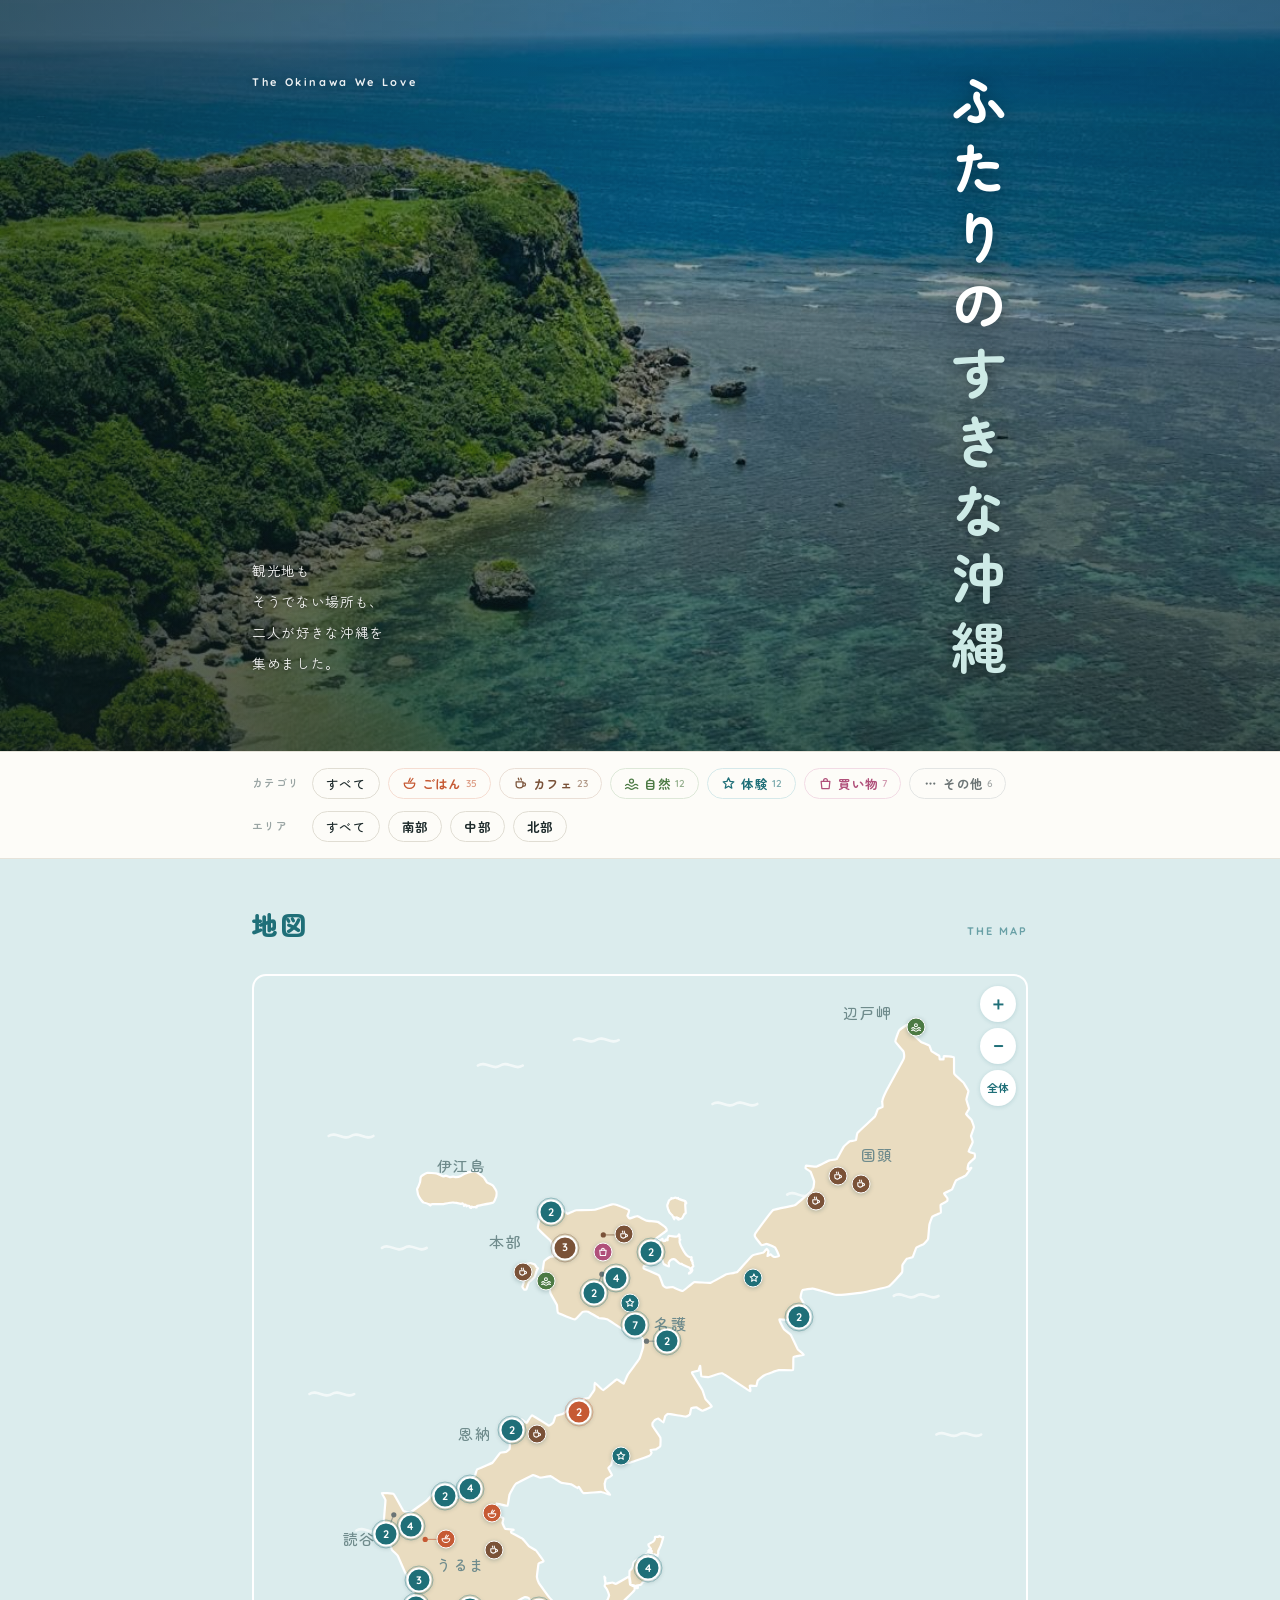
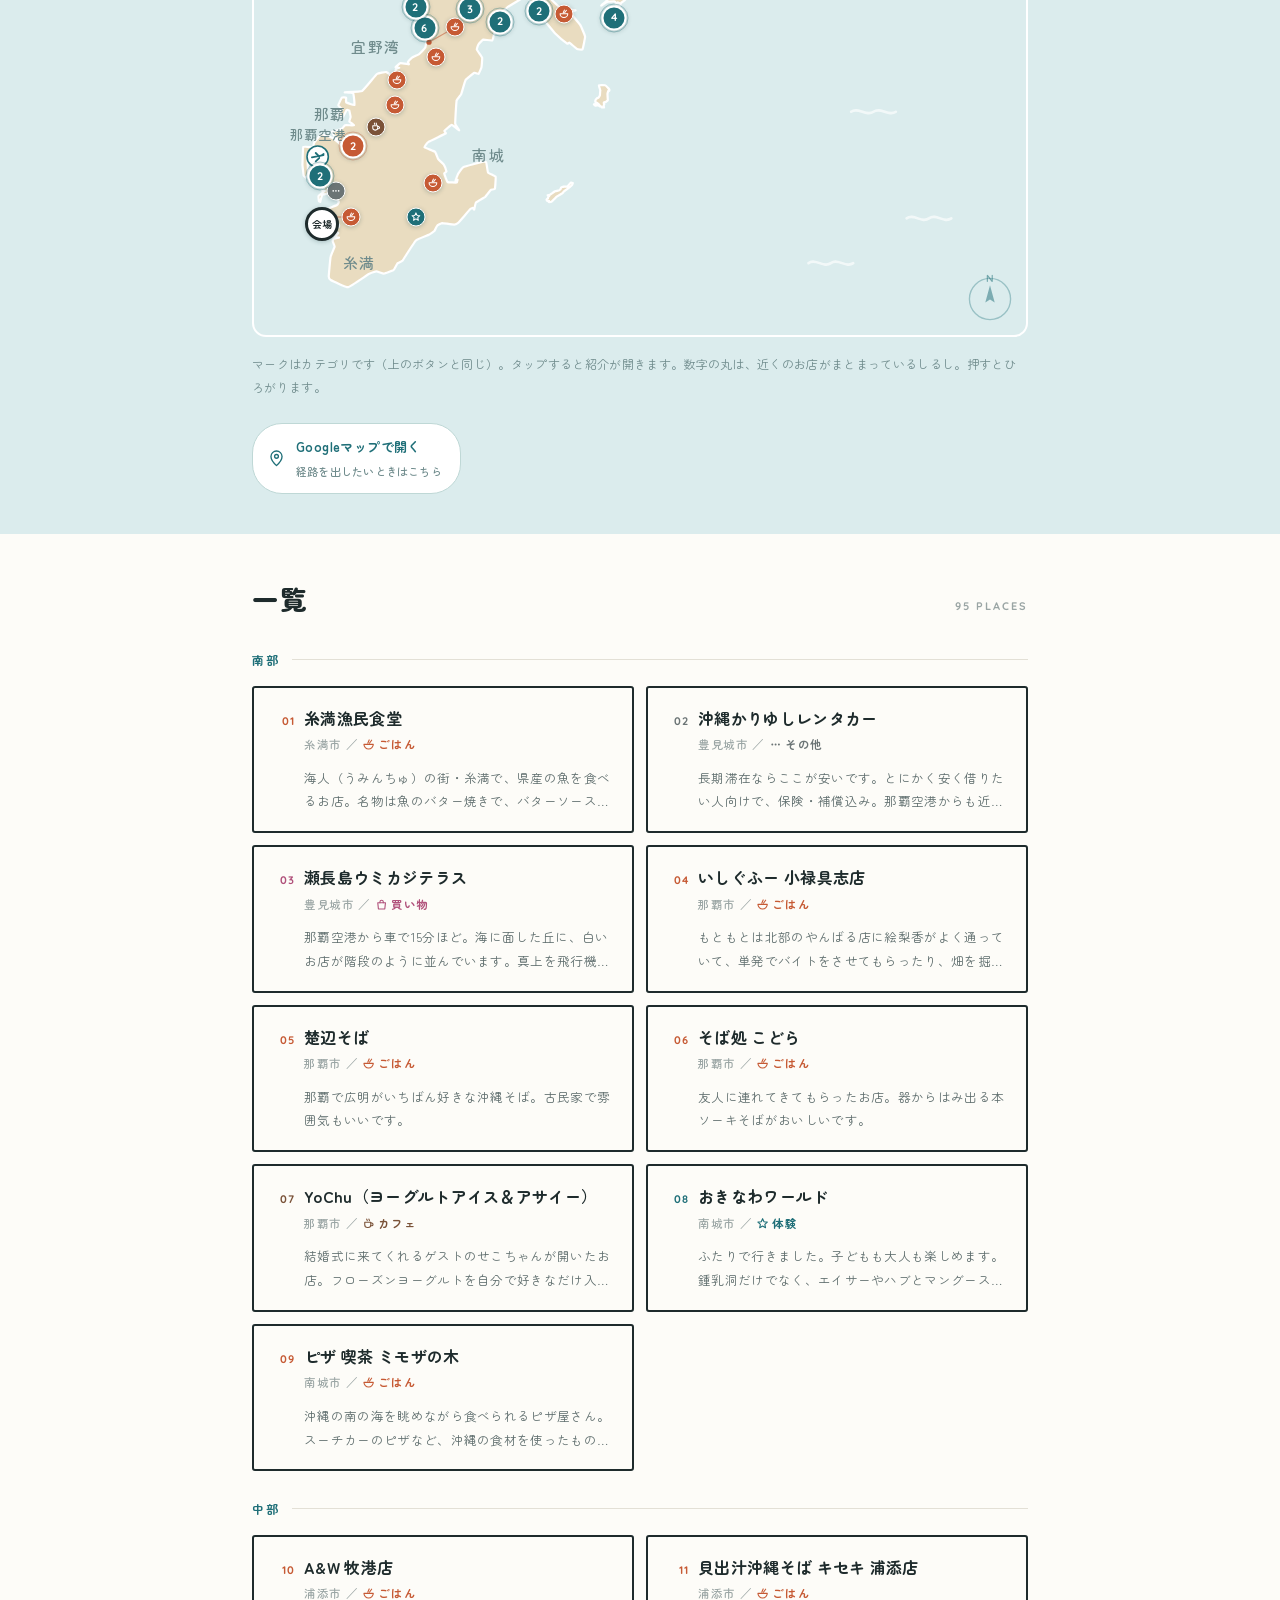
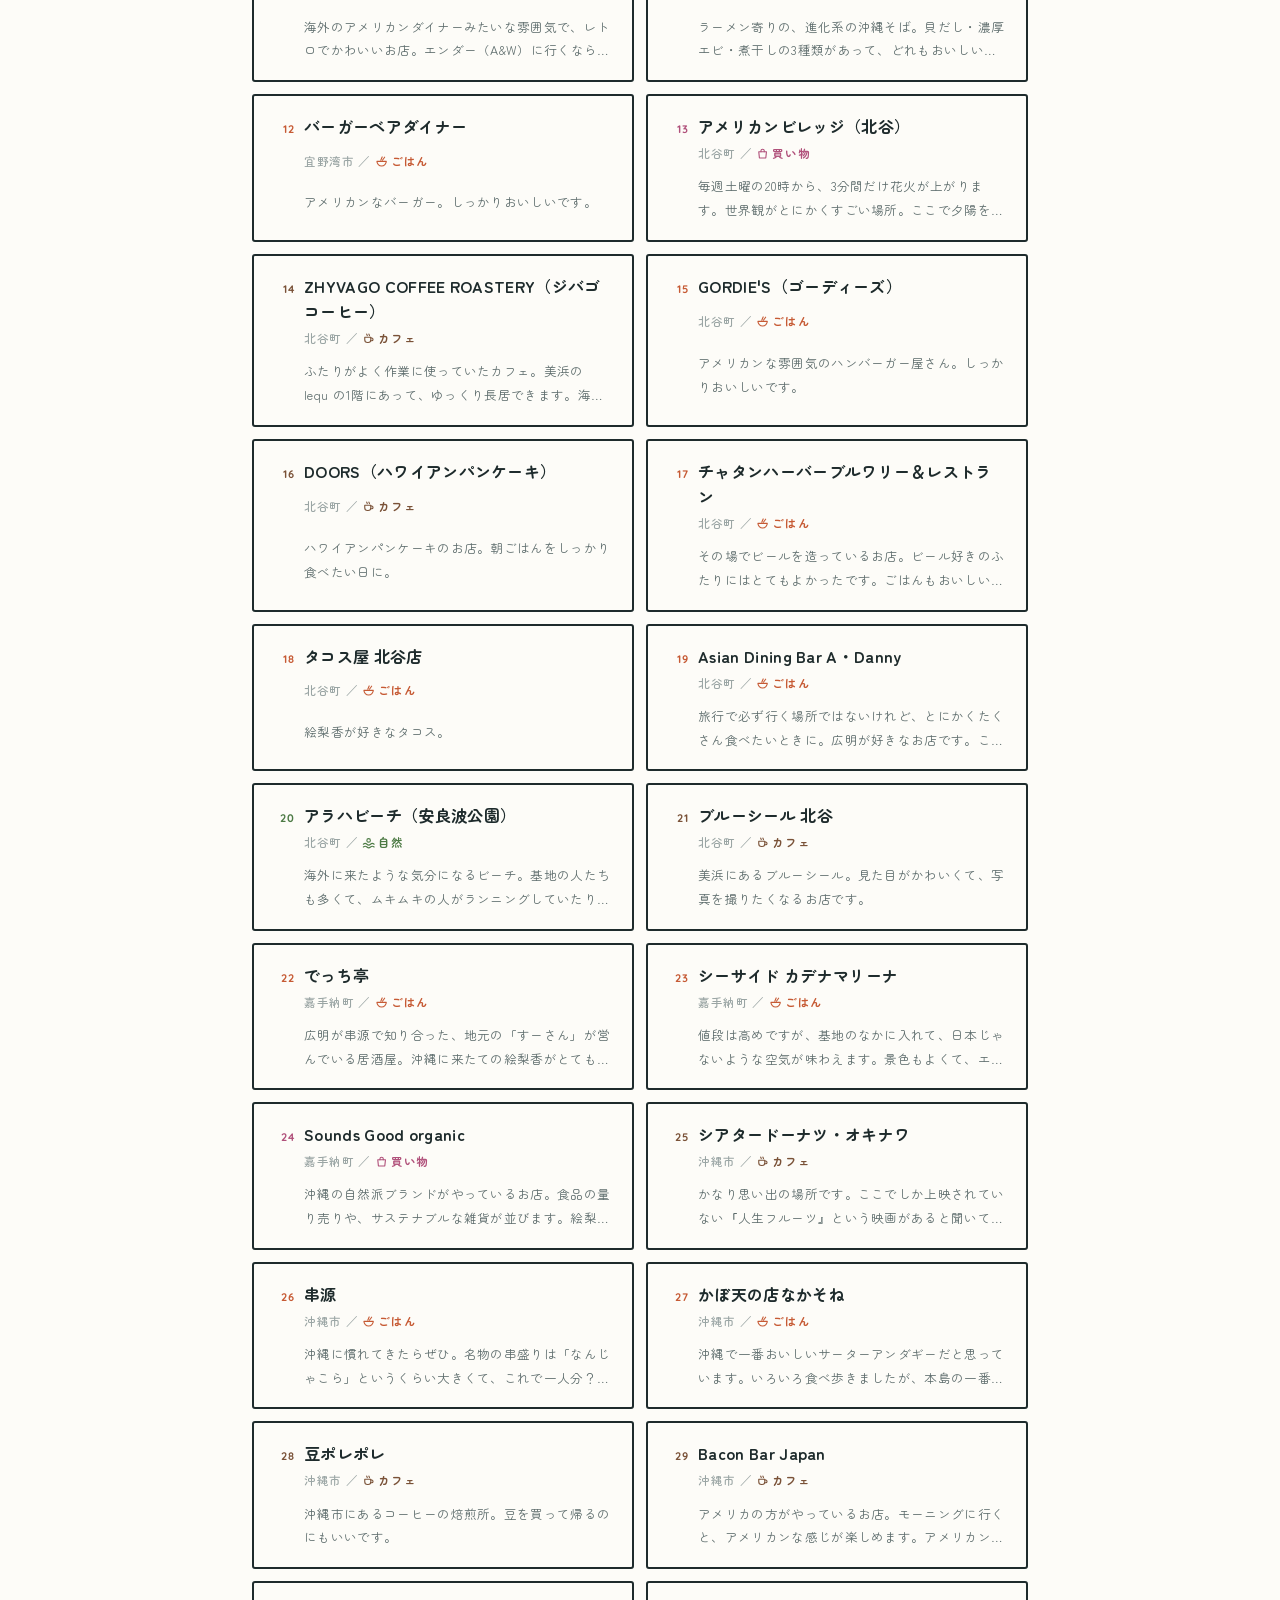
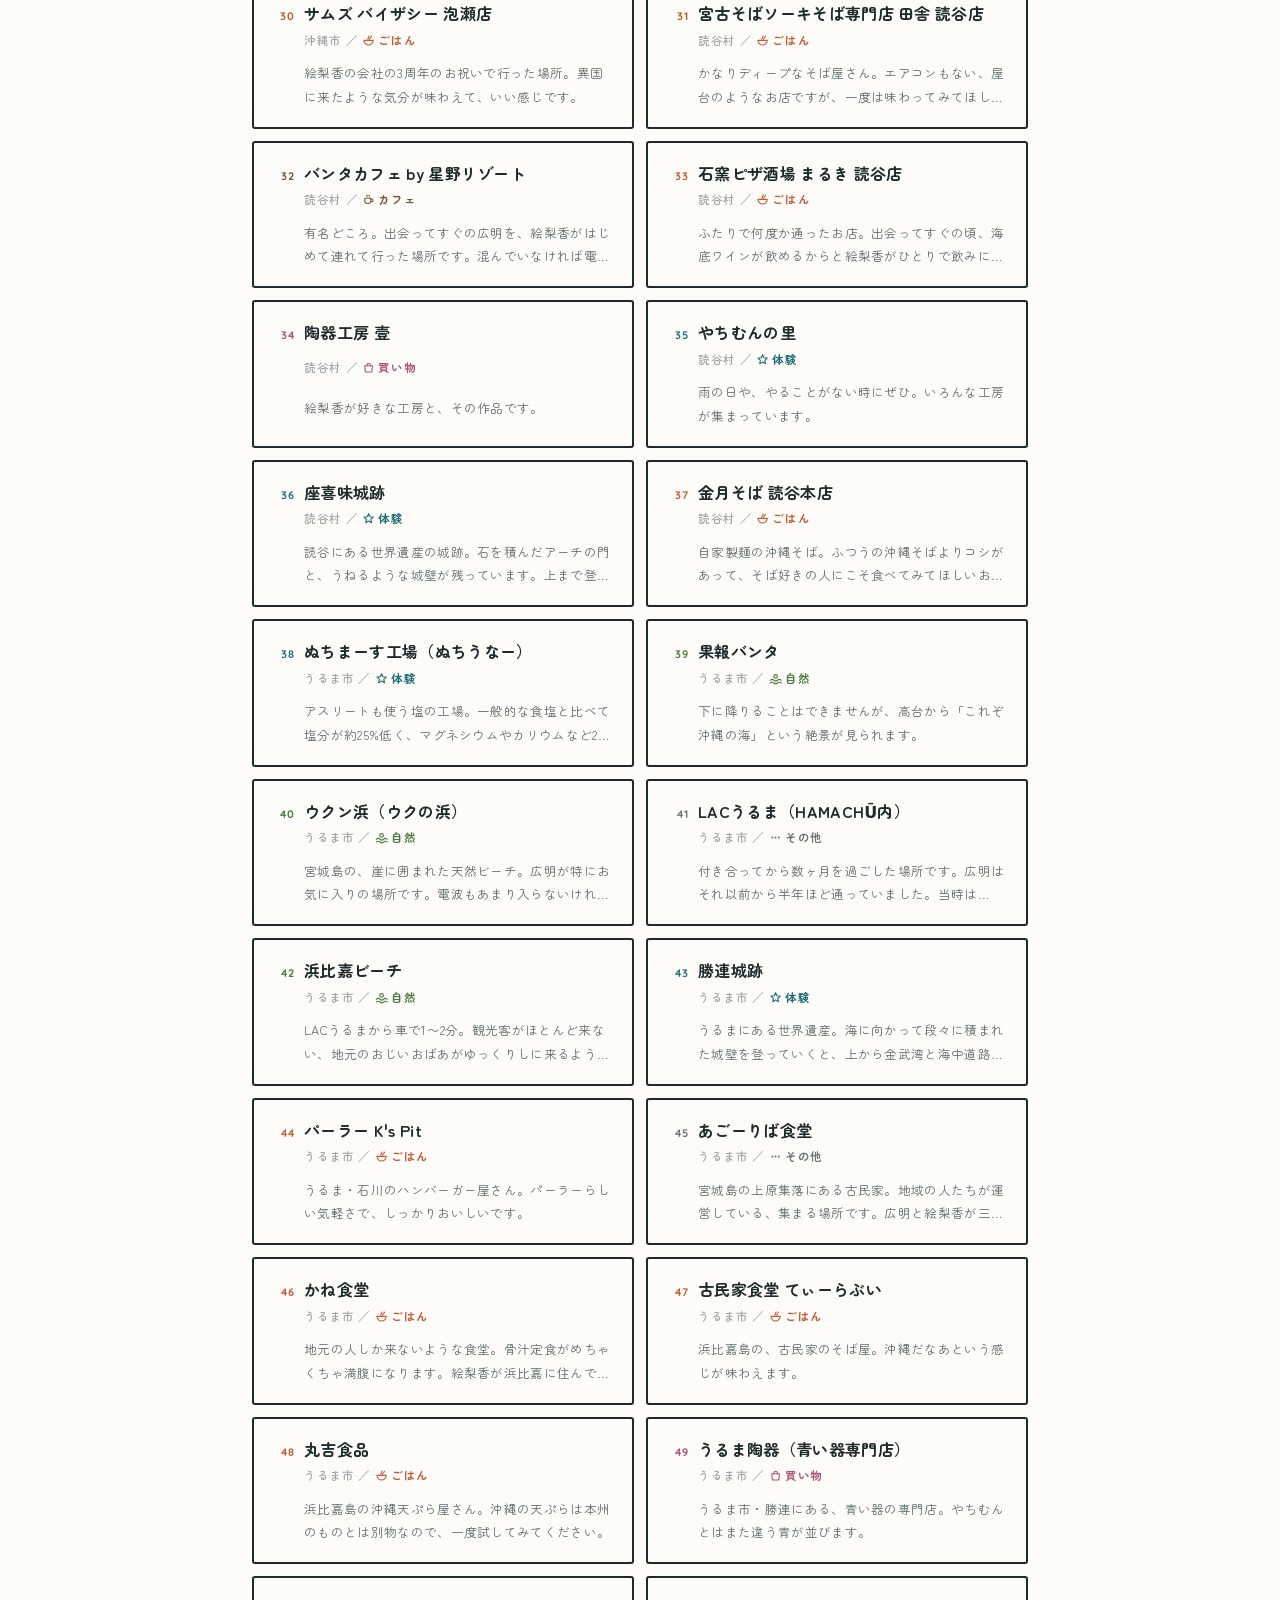
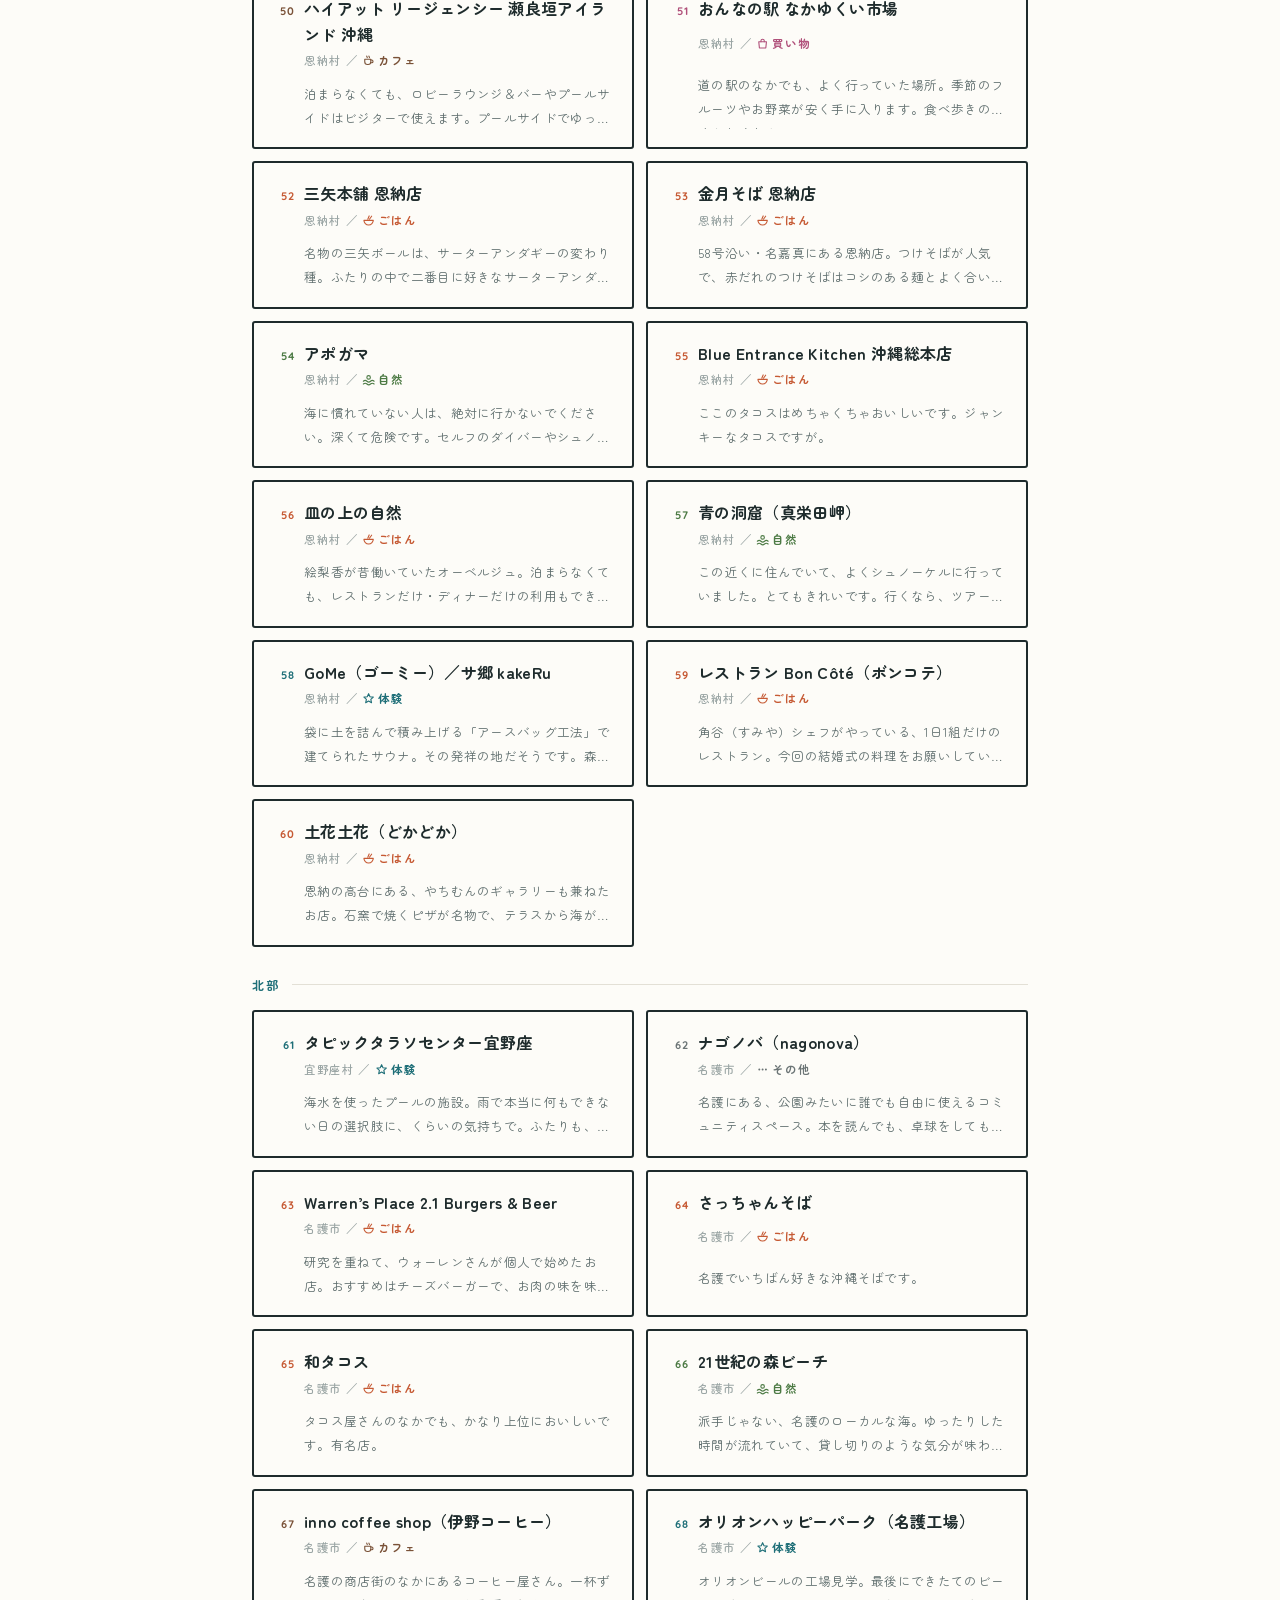
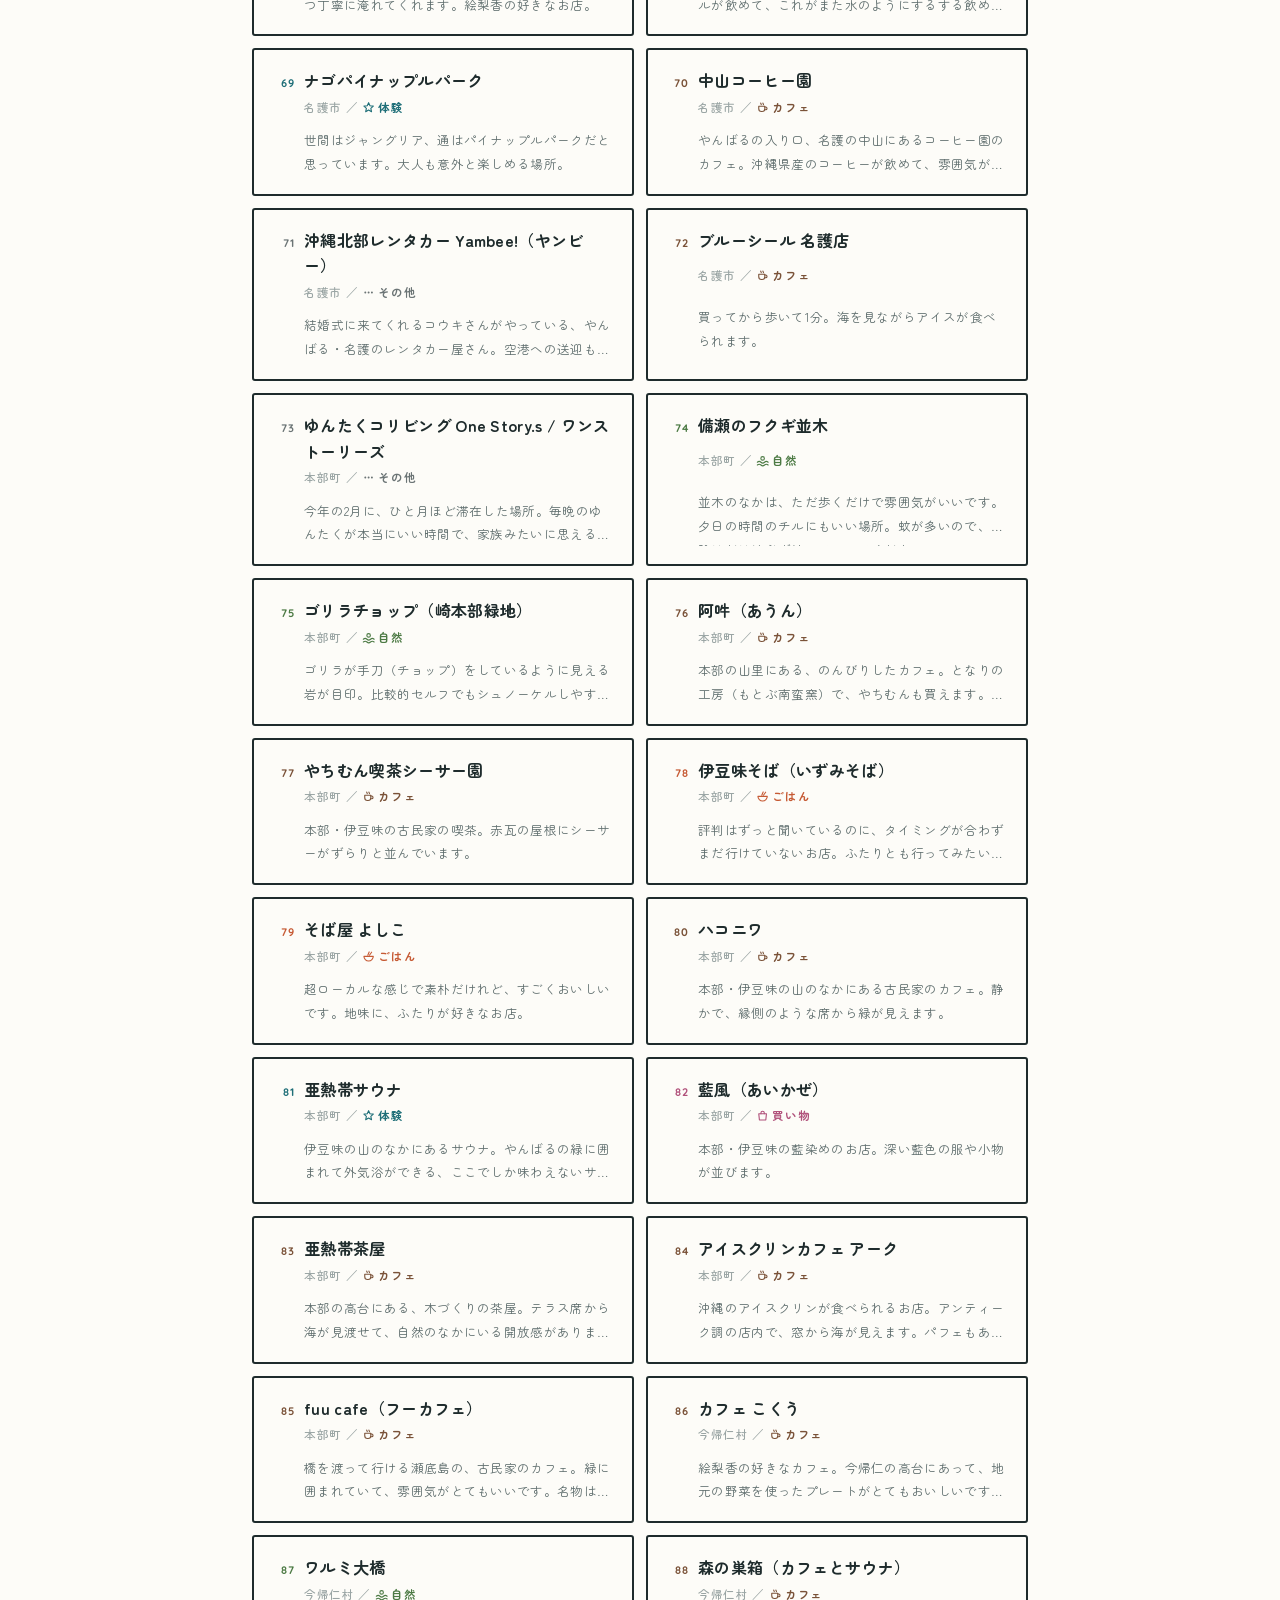
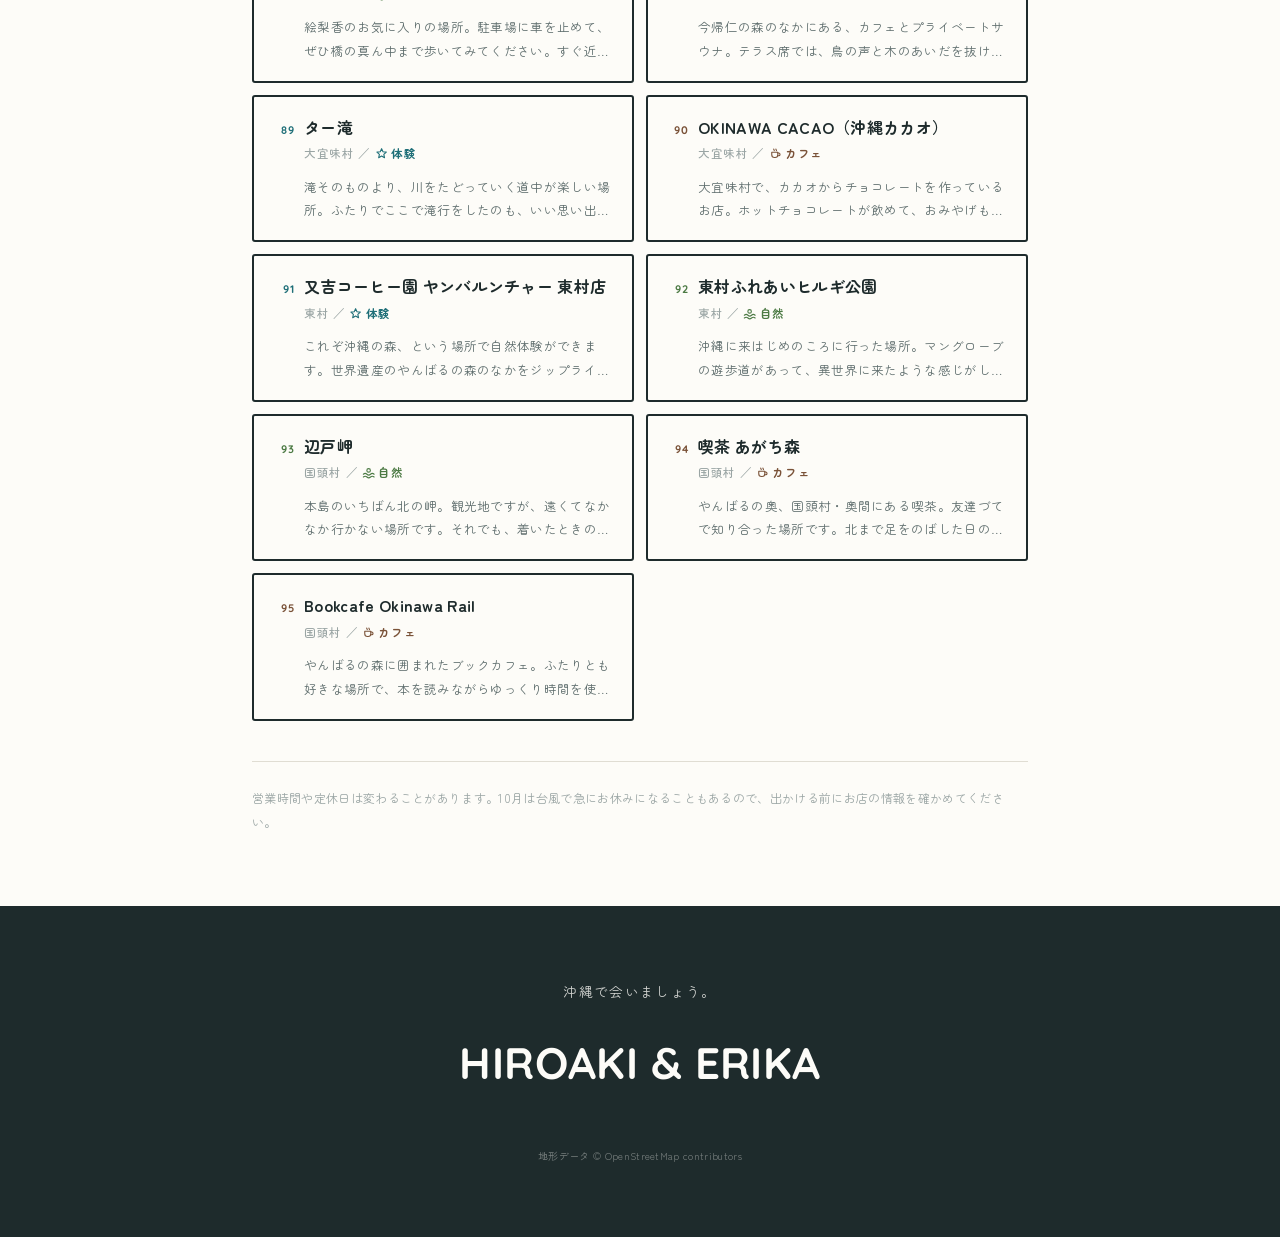
==== commit 9a5c2177: "Yambee!（名護・レンタカー）を追加（全95件） Co-Authored-By: Claude Opus 5 <noreply@anthropic.com>" ====
--- a/index.html
+++ b/index.html
@@ -546,6 +546,9 @@
   { name:"うるま陶器（青い器専門店）", city:"うるま市", area:"中部", cat:"買い物", when:["前日","翌日"], by:"both",
     lat:26.3304721, lng:127.872917, q:"うるま陶器 青い器専門店 勝連南風原",
     comment:"うるま市・勝連にある、青い器の専門店。やちむんとはまた違う青が並びます。", tags:["青い器","やちむん"], todo:false },
+  { name:"沖縄北部レンタカー Yambee!（ヤンビー）", city:"名護市", area:"北部", cat:"その他", when:["前日","翌日"], by:"both",
+    lat:26.6051866, lng:127.9730186, q:"沖縄北部レンタカー Yambee 名護店", web:"https://yambee.okinawa/",
+    comment:"結婚式に来てくれるコウキさんがやっている、やんばる・名護のレンタカー屋さん。空港への送迎もしてくれます。", tags:["空港送迎あり","やんばる"], todo:false },
   { name:"ハコニワ", city:"本部町", area:"北部", cat:"カフェ", when:["前日","翌日"], by:"both",
     lat:26.6440477, lng:127.955387, q:"ハコニワ 本部町 伊豆味",
     comment:"本部・伊豆味の山のなかにある古民家のカフェ。静かで、縁側のような席から緑が見えます。", tags:["古民家","山のなか"], todo:false },
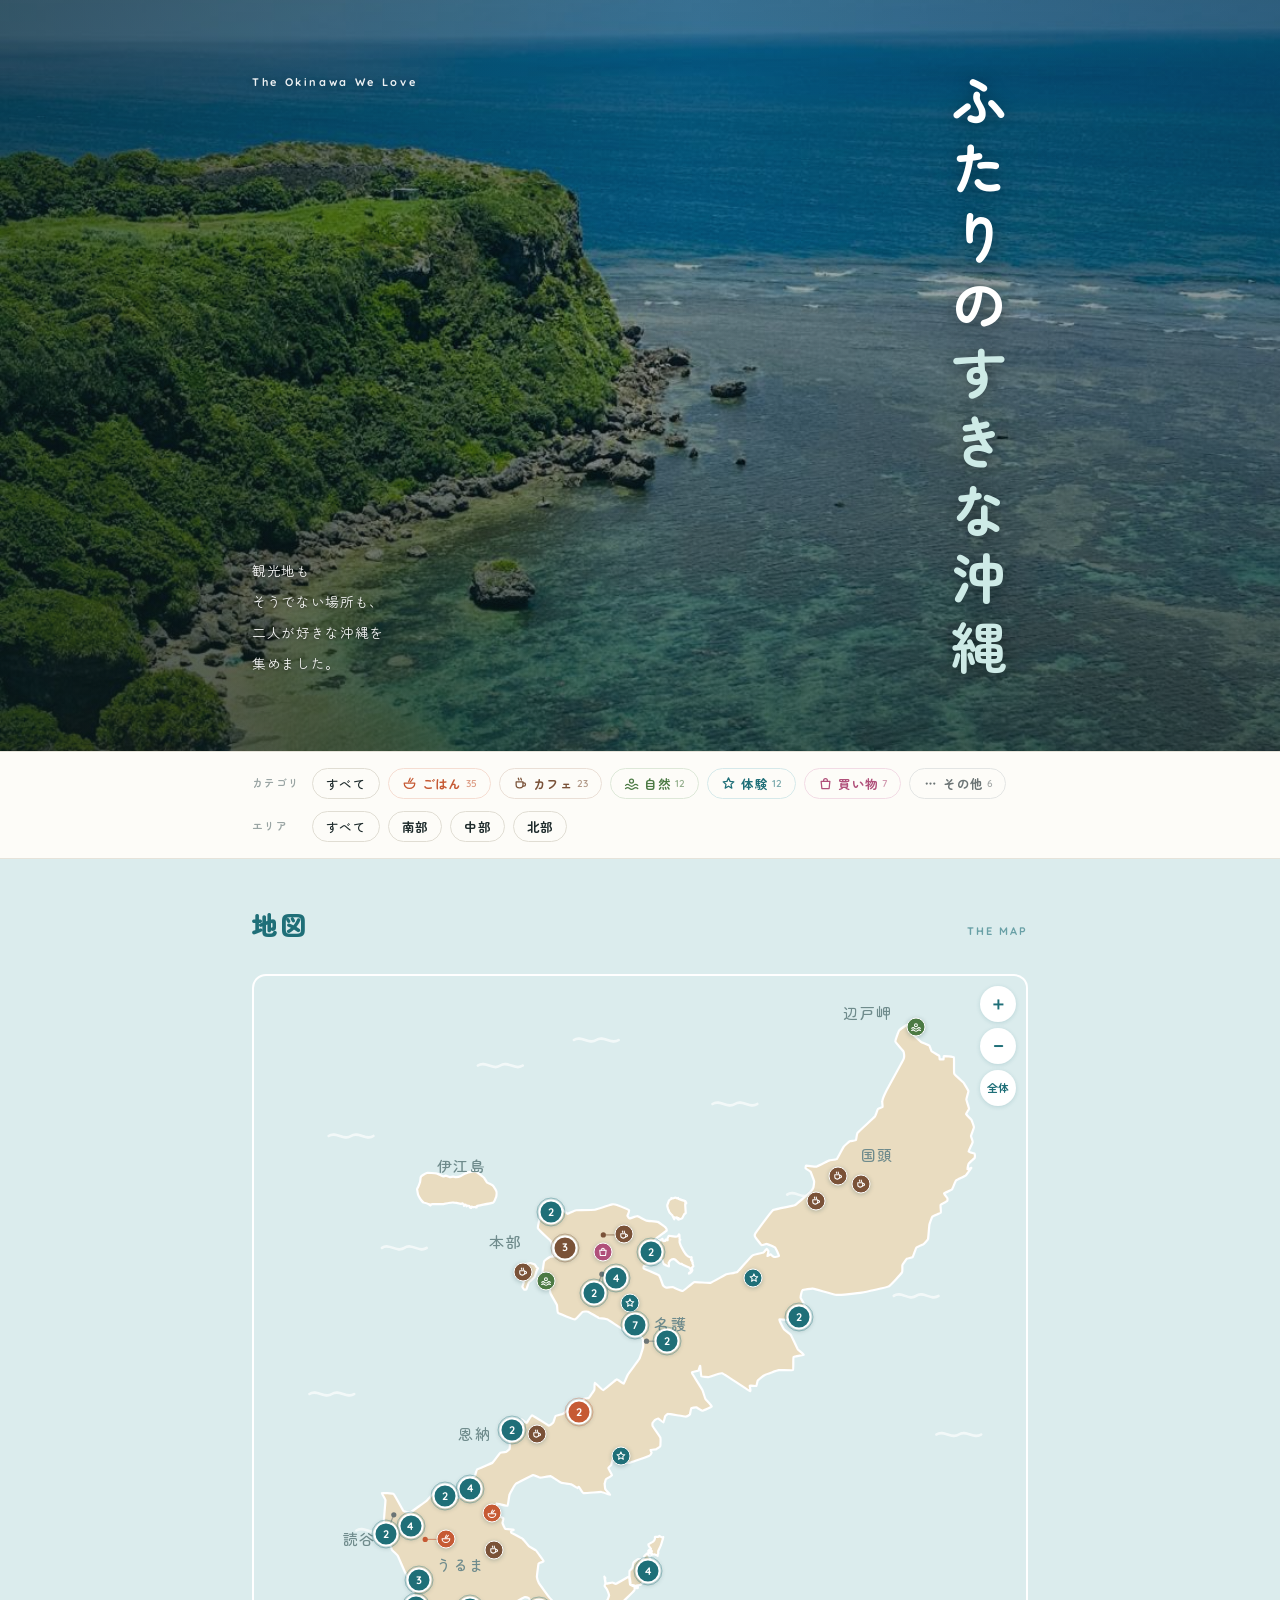
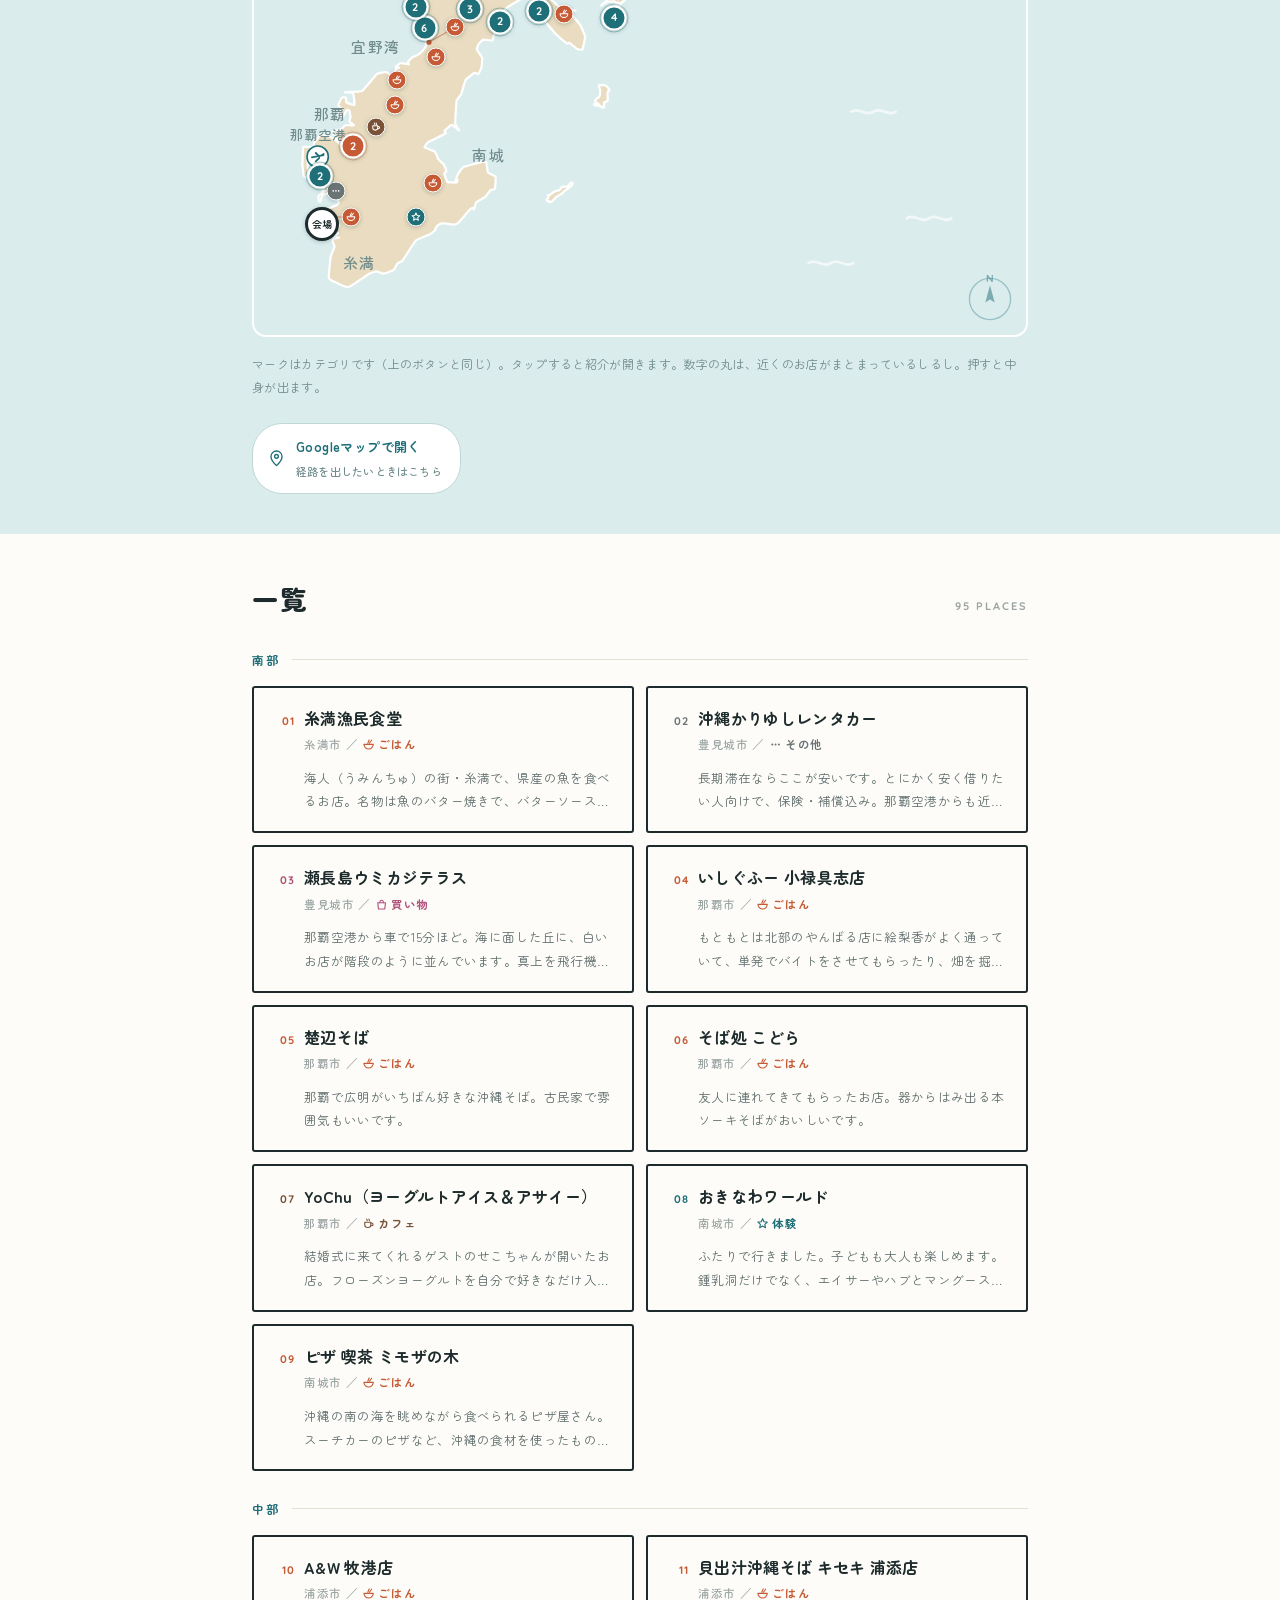
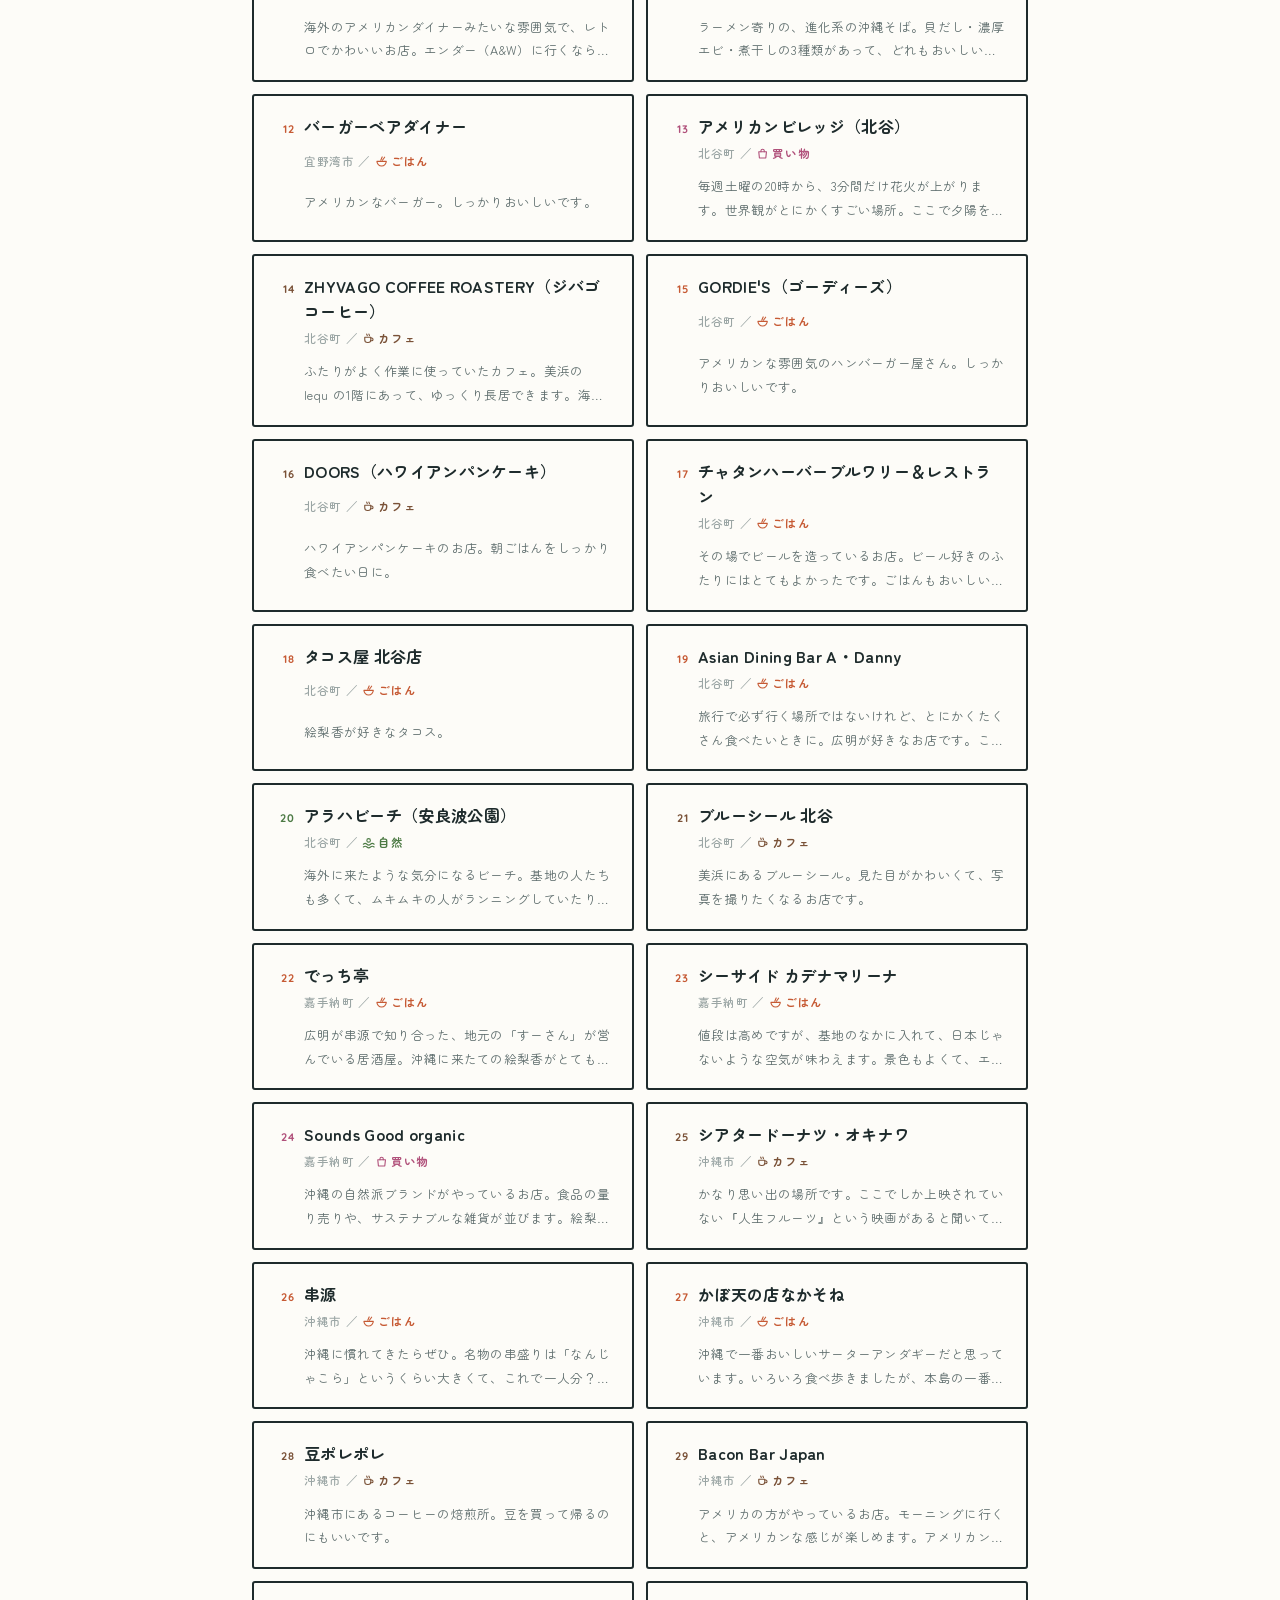
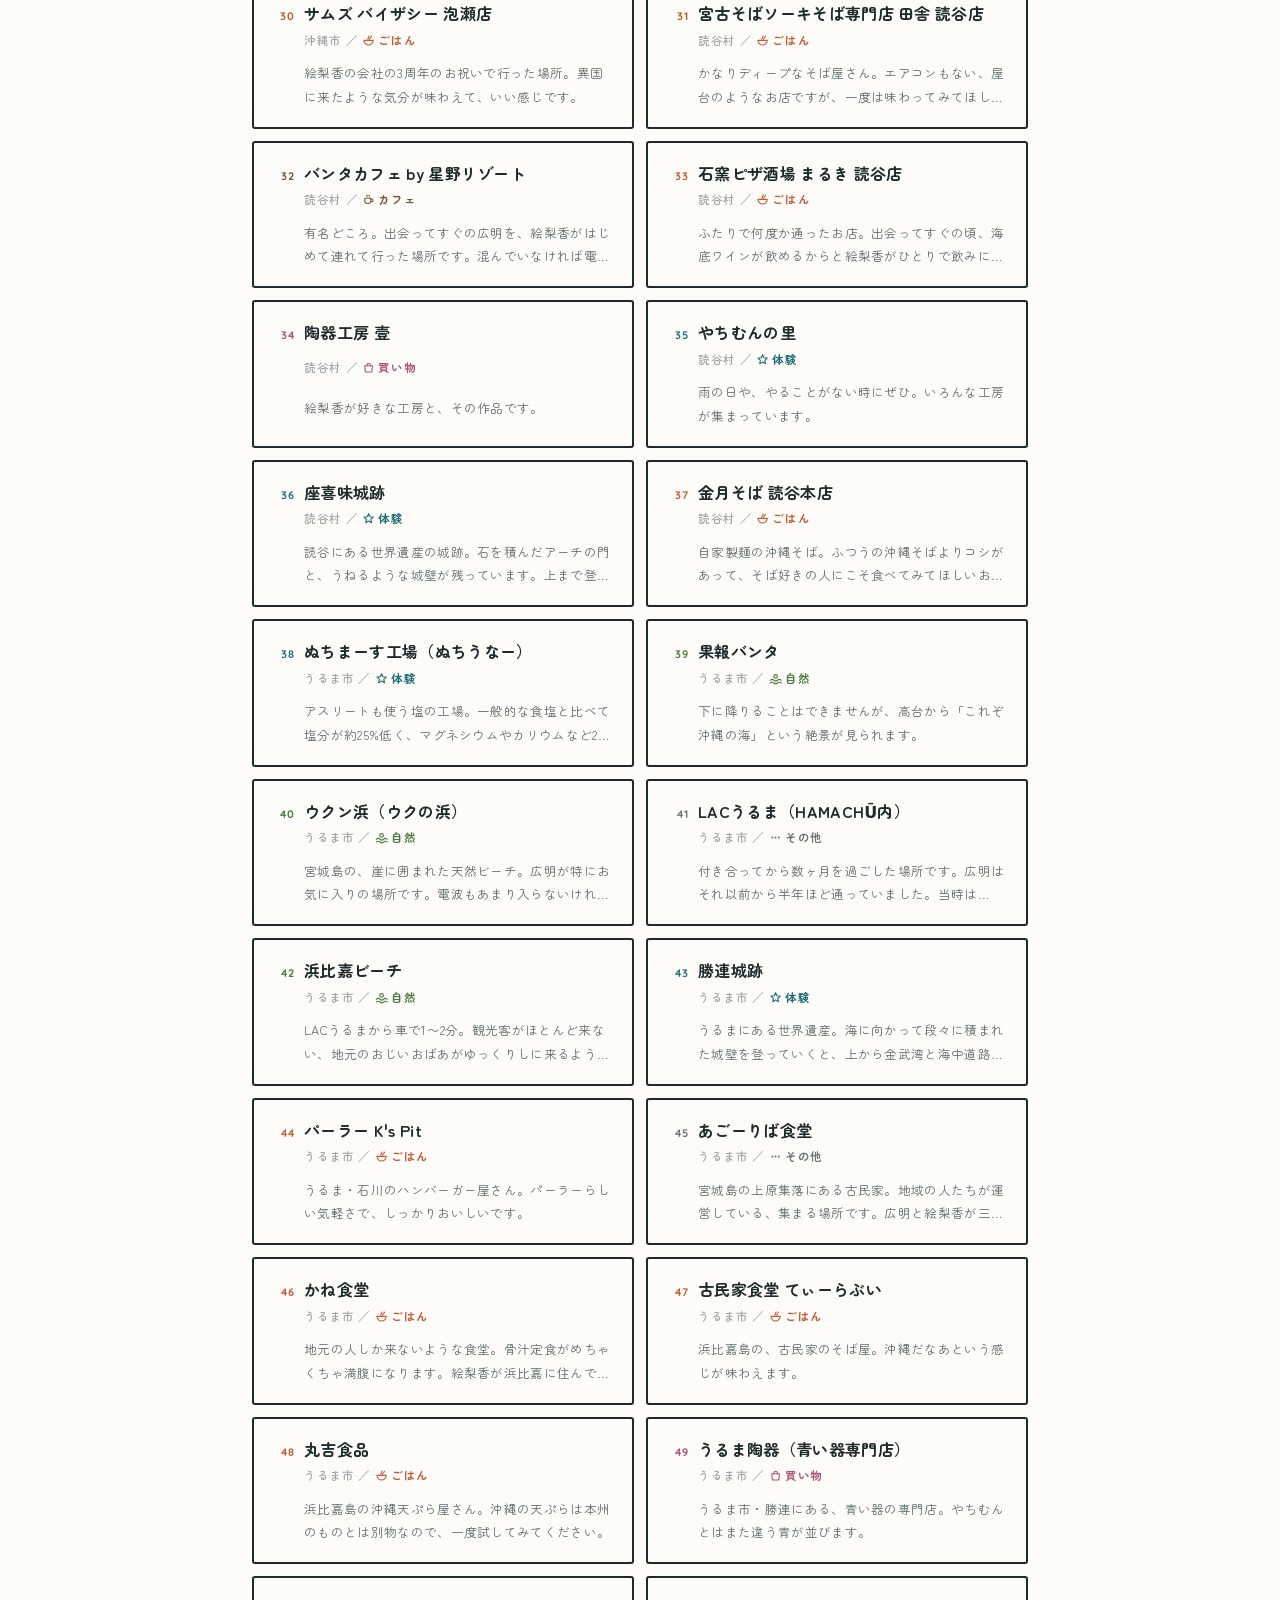
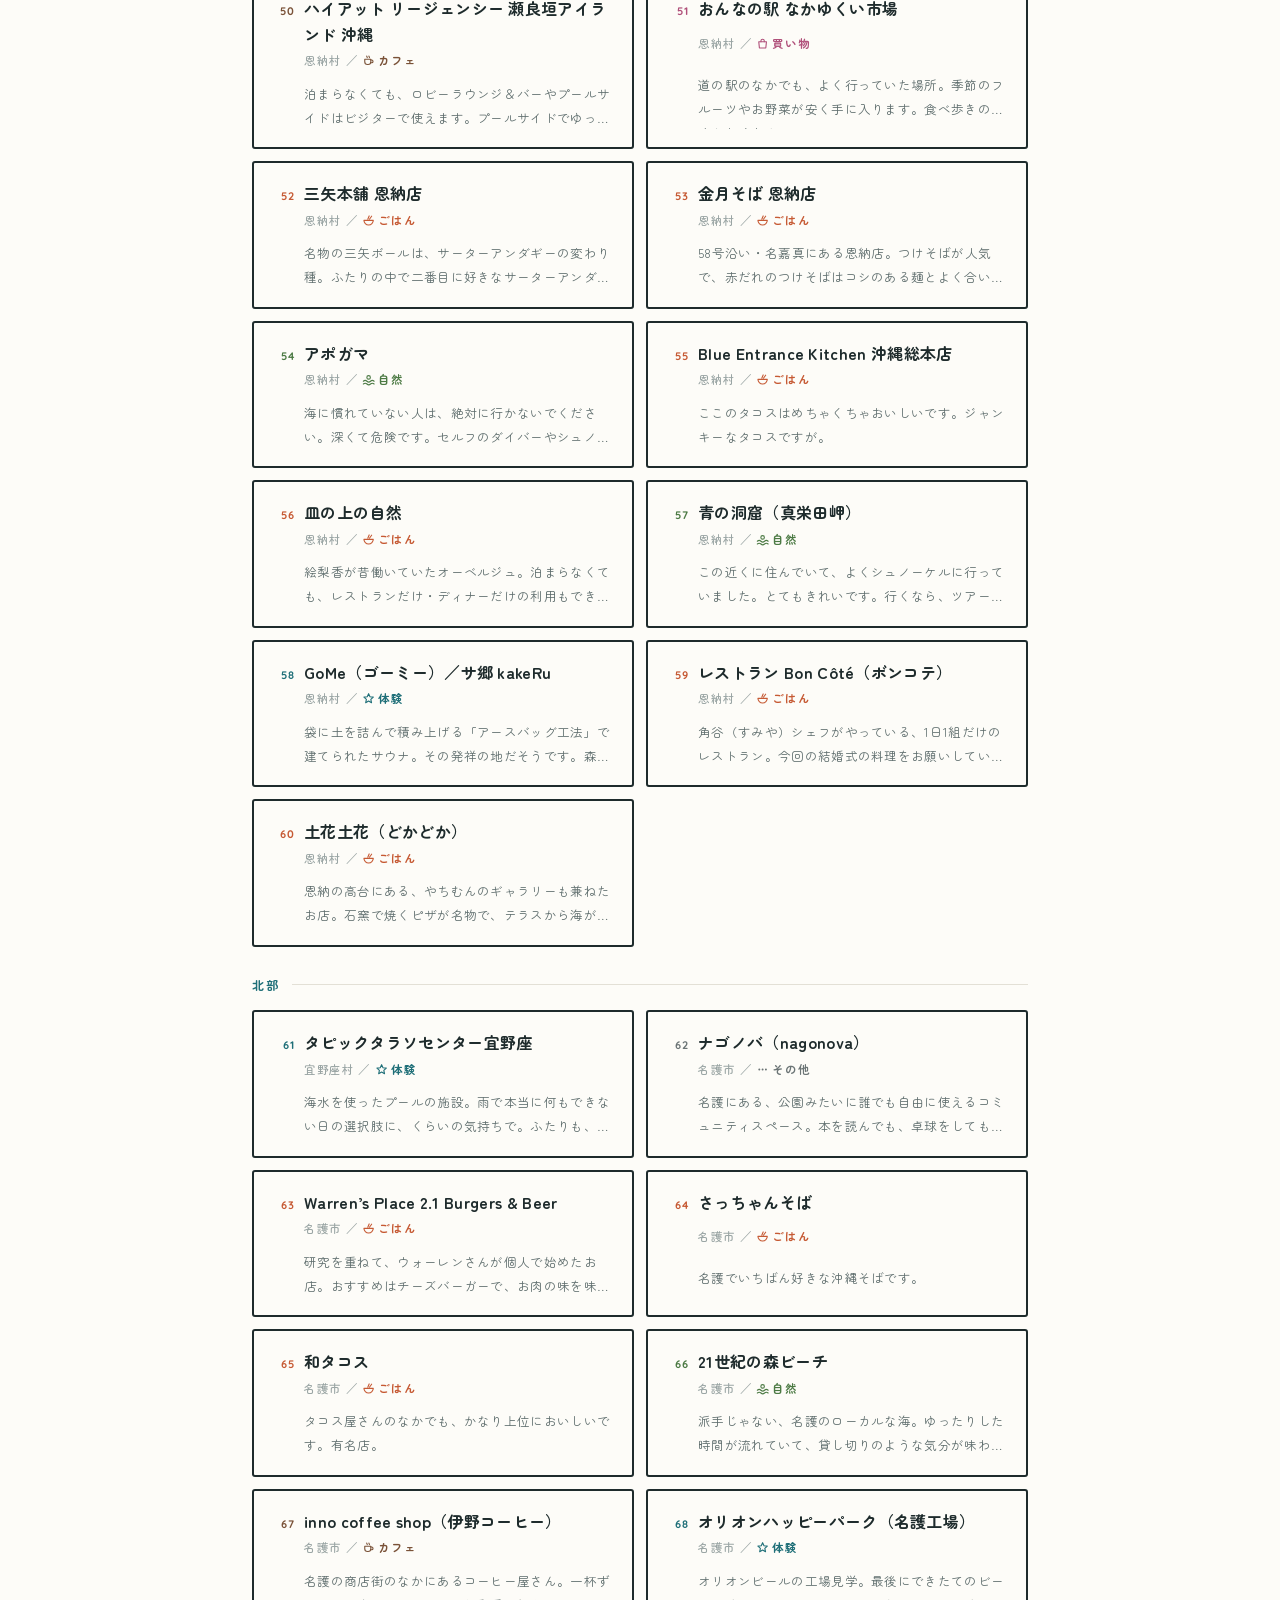
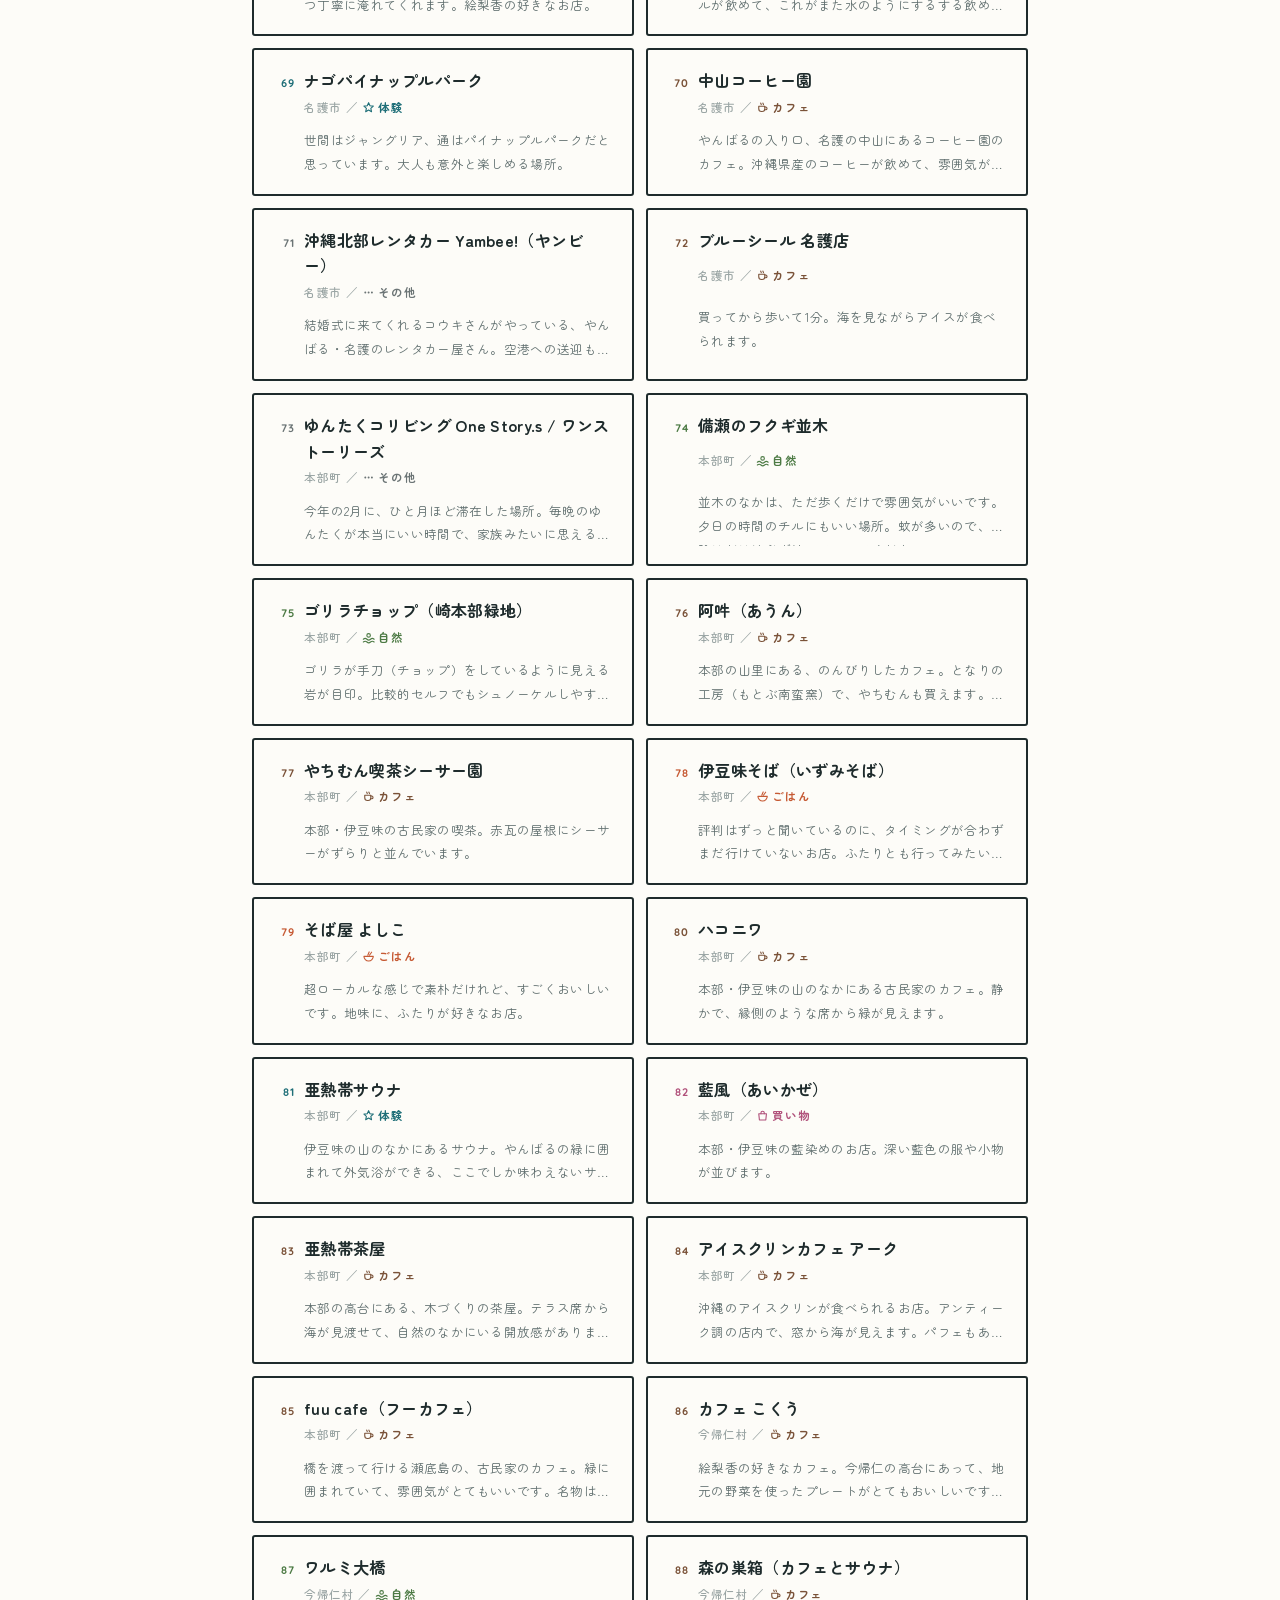
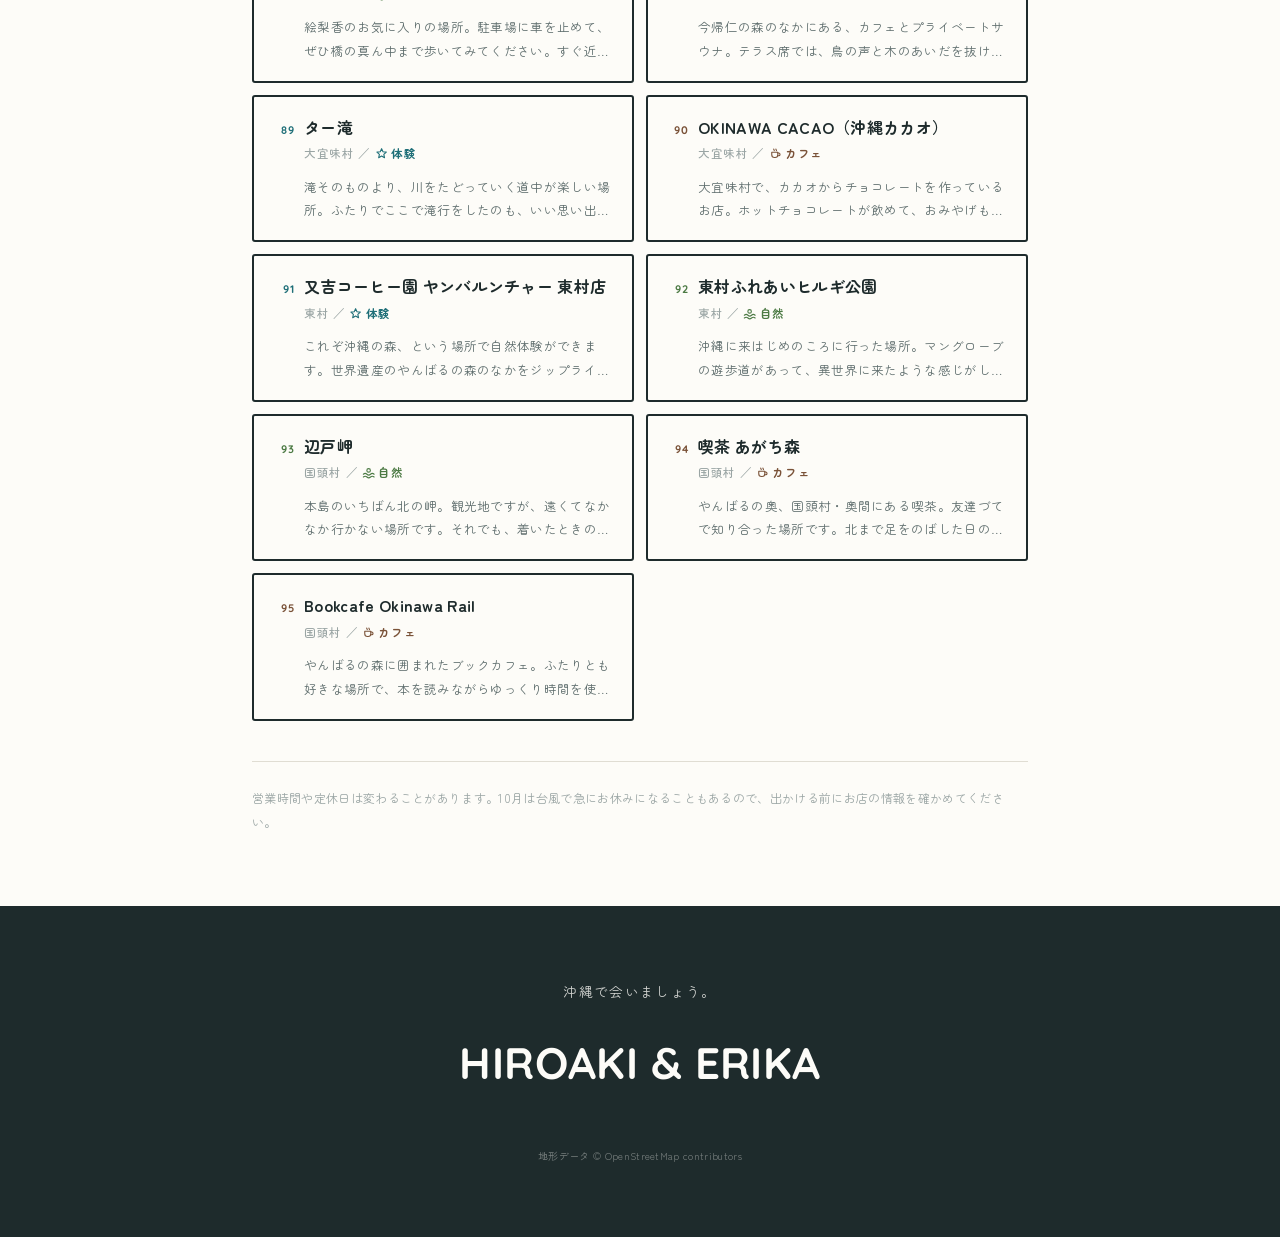
==== commit e71e9e76: "まとまり（数字の丸）を押すと中身の一覧が出るようにした - 拡大しても離れないほど近いピンがあり、押しても開けない状態だった - 一覧から選ぶと、そのまま紹介が開く - ぬちまーす工場と果報バンタが同" ====
--- a/index.html
+++ b/index.html
@@ -158,6 +158,18 @@
   font-family:var(--en);font-weight:700;font-size:11px;cursor:pointer;
   box-shadow:0 1px 5px rgba(20,60,64,.3);-webkit-tap-highlight-color:transparent}
 .cpin.solo{background:var(--cg,var(--sea))}
+.ghd2{font-size:15px;font-weight:700;letter-spacing:.04em;margin-bottom:var(--s2)}
+.glist{display:flex;flex-direction:column;gap:2px;max-height:52vh;overflow-y:auto;margin:0 -6px}
+.grow{display:flex;align-items:flex-start;gap:10px;width:100%;text-align:left;cursor:pointer;
+  background:none;border:0;border-radius:8px;padding:11px 6px;font-family:var(--jp);color:var(--ink)}
+.grow + .grow{border-top:1px solid #efece3}
+@media(hover:hover){.grow:hover{background:#f4f1e9}}
+.grow .gno{flex:0 0 auto;font-family:var(--en);font-weight:700;font-size:11px;padding-top:3px;color:var(--cg,var(--sea))}
+.gtxt{display:flex;flex-direction:column;min-width:0}
+.gname{font-size:14px;font-weight:700;line-height:1.5}
+.gmeta{margin-top:2px;font-size:11px;font-weight:500;letter-spacing:.04em;color:var(--ink3)}
+.gmeta b{color:var(--cg,var(--sea))}
+.gmeta .ic{width:11px;height:11px;vertical-align:-1px;margin-right:2px}
 .cpin::after{content:"";position:absolute;inset:-4px;border-radius:50%;border:1px solid var(--cg,var(--sea));opacity:.35}
 .illmap.detail .cpin{width:29px;height:29px;font-size:12px}
 .pin.venue{width:34px;height:34px;background:#fff;border:3px solid var(--ink);color:var(--ink);
@@ -313,7 +325,7 @@
     lat:26.605425, lng:127.971848, gmap:"https://maps.app.goo.gl/8s8DZ7331zFu2Bvm9",
     comment:"名護にある、公園みたいに誰でも自由に使えるコミュニティスペース。本を読んでも、卓球をしても、ただ座っているだけでもいい場所です。フリーマーケットやミュージックナイト、ワークショップも開かれています。火〜土 10:00〜21:00 ／ 日 10:00〜18:00、月曜休み。", tags:["誰でも入れる","イベントあり","月曜休み"], min:120, todo:false },
   { name:"果報バンタ", city:"うるま市", area:"中部", cat:"自然", when:["前日","翌日"], by:"both",
-    lat:26.372847, lng:127.989555, gmap:"https://maps.app.goo.gl/RTPuzpCKofyFdG6bA",
+    lat:26.3606732, lng:127.9922613, gmap:"https://maps.app.goo.gl/RTPuzpCKofyFdG6bA",
     comment:"下に降りることはできませんが、高台から「これぞ沖縄の海」という絶景が見られます。", tags:["絶景"], min:80, todo:false },
   { name:"ウクン浜（ウクの浜）", city:"うるま市", area:"中部", cat:"自然", when:["前日","翌日"], by:"h",
     lat:26.367086, lng:127.989365, gmap:"https://maps.app.goo.gl/AtpGMwTRX8Bkjqfz8", web:"https://www.otv.co.jp/okitive/article/38119/",
@@ -1214,10 +1226,8 @@
       lat: g.items.reduce((a,s) => a + s.lat, 0) / g.items.length,
     };
     el._cls = one || "k-etc";
-    el.addEventListener("click", () => {
-      const cx = +el.dataset.sx, cy = +el.dataset.sy;
-      zoomAt(Math.min(6, view.k * 2.2), cx, cy);
-    });
+    el._items = g.items;
+    el.addEventListener("click", () => openGroupSheet(el._items));
     box.appendChild(el);
   });
 
@@ -1226,6 +1236,36 @@
 
 /* ================= スポットの詳細シート ================= */
 const esc = t => String(t).replace(/"/g, "&quot;");
+
+/* まとまり（数字の丸）を押したときに出す、中身の一覧 */
+function openGroupSheet(items){
+  const sheet = document.getElementById("sheet"), bg = document.getElementById("sheetBg");
+  sheet.innerHTML = `
+    <div class="grab"></div>
+    <div class="body">
+      <h3 class="ghd2">このあたりの ${items.length} か所</h3>
+      <div class="glist">
+        ${items.map(s => `
+          <button class="grow" type="button" data-name="${esc(s.name)}">
+            <span class="gno ${kc(s)}">${pad(s.no)}</span>
+            <span class="gtxt">
+              <span class="gname">${s.name}</span>
+              <span class="gmeta">${s.city} ／ <b class="${kc(s)}">${icon(s.cat)}${s.cat}</b></span>
+            </span>
+          </button>`).join("")}
+      </div>
+      <div class="acts">
+        <button class="close" type="button">閉じる</button>
+      </div>
+    </div>`;
+  sheet.hidden = false; bg.hidden = false;
+  void sheet.offsetHeight;
+  sheet.classList.add("on"); bg.classList.add("on");
+  document.body.style.overflow = "hidden";
+  sheet.querySelector(".close").addEventListener("click", closeSheet);
+  sheet.querySelectorAll(".grow").forEach(b =>
+    b.addEventListener("click", () => openSheet(b.dataset.name)));
+}
 
 function openSheet(name){
   const s = SPOTS.find(x => x.name === name);
@@ -1320,7 +1360,7 @@
 });
 
 document.getElementById("mapHint").textContent = PIN_MARK === "icon"
-  ? "マークはカテゴリです（上のボタンと同じ）。タップすると紹介が開きます。数字の丸は、近くのお店がまとまっているしるし。押すとひろがります。"
+  ? "マークはカテゴリです（上のボタンと同じ）。タップすると紹介が開きます。数字の丸は、近くのお店がまとまっているしるし。押すと中身が出ます。"
   : "番号の色はカテゴリです（上のボタンと同じ）。タップすると紹介が開きます。2本指でひろげると拡大できます。";
 buildFilters();
 buildMap();   /* 中で render() を呼ぶ */
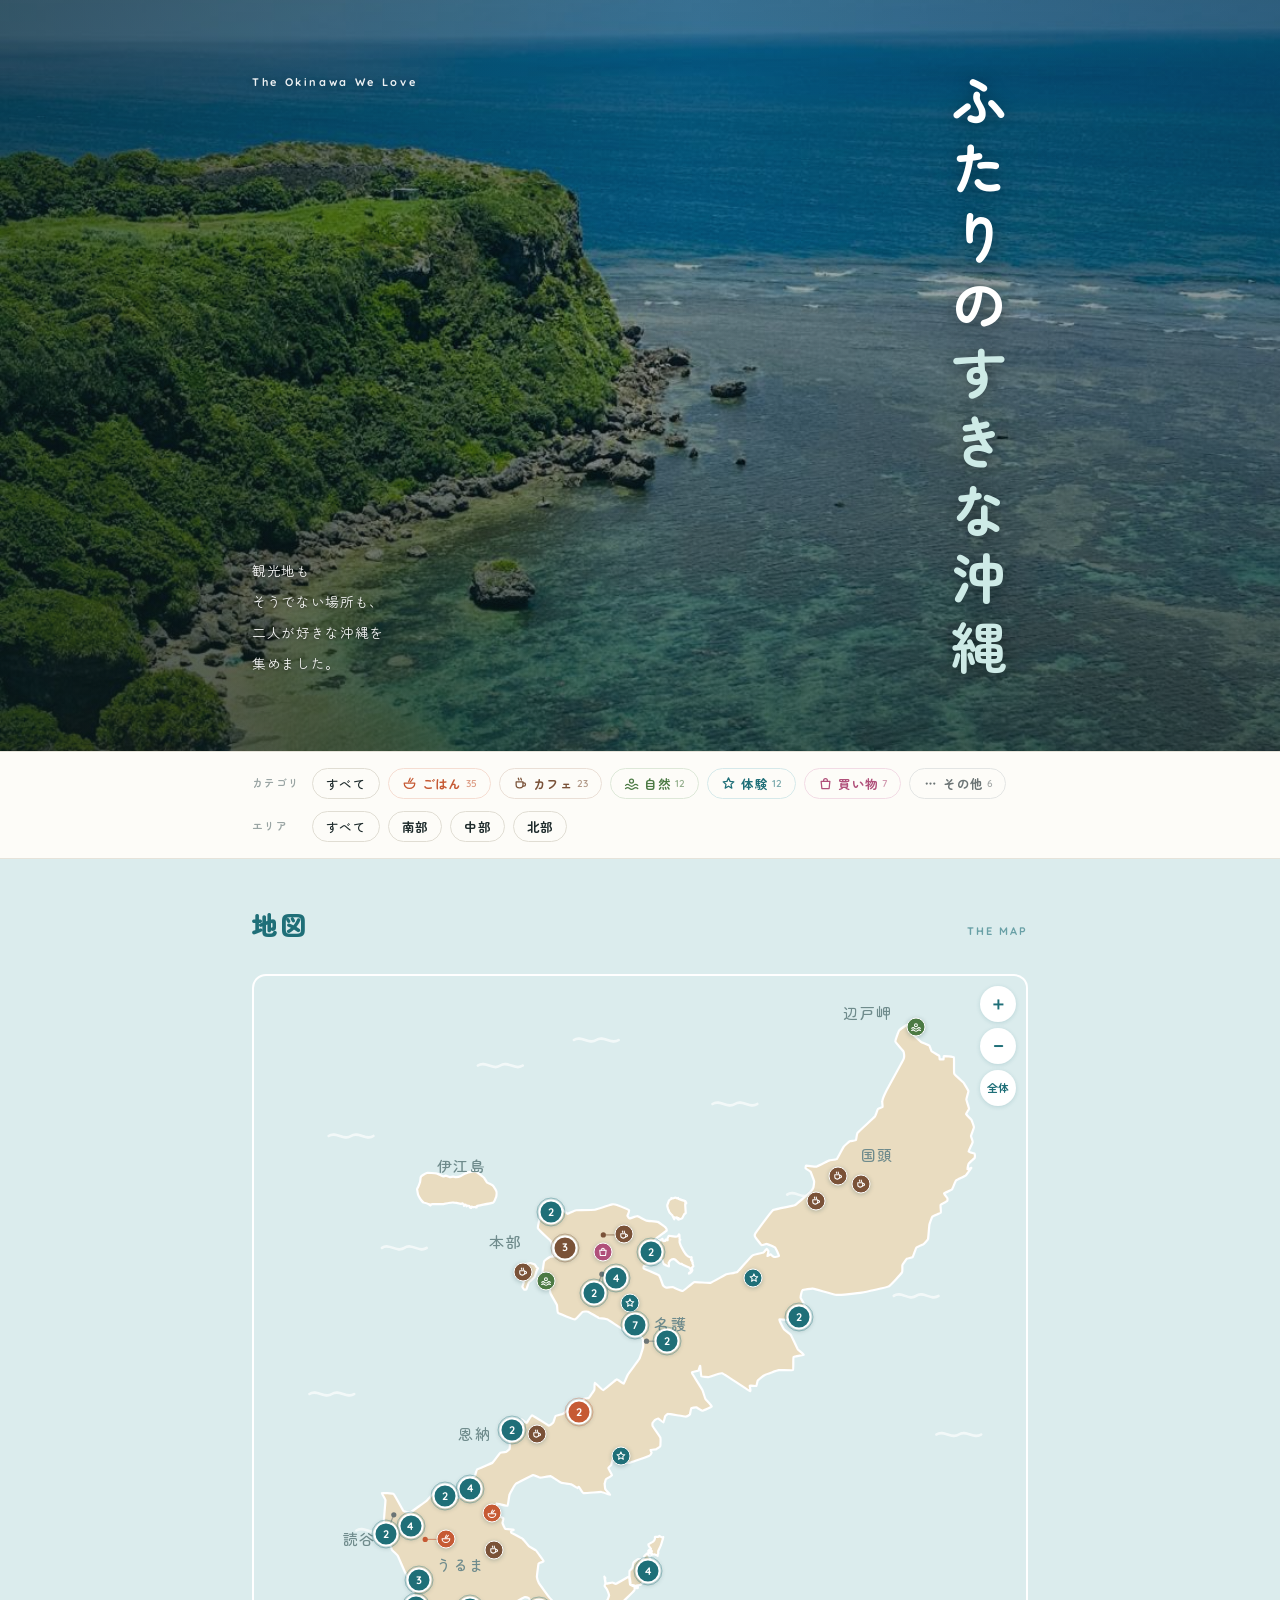
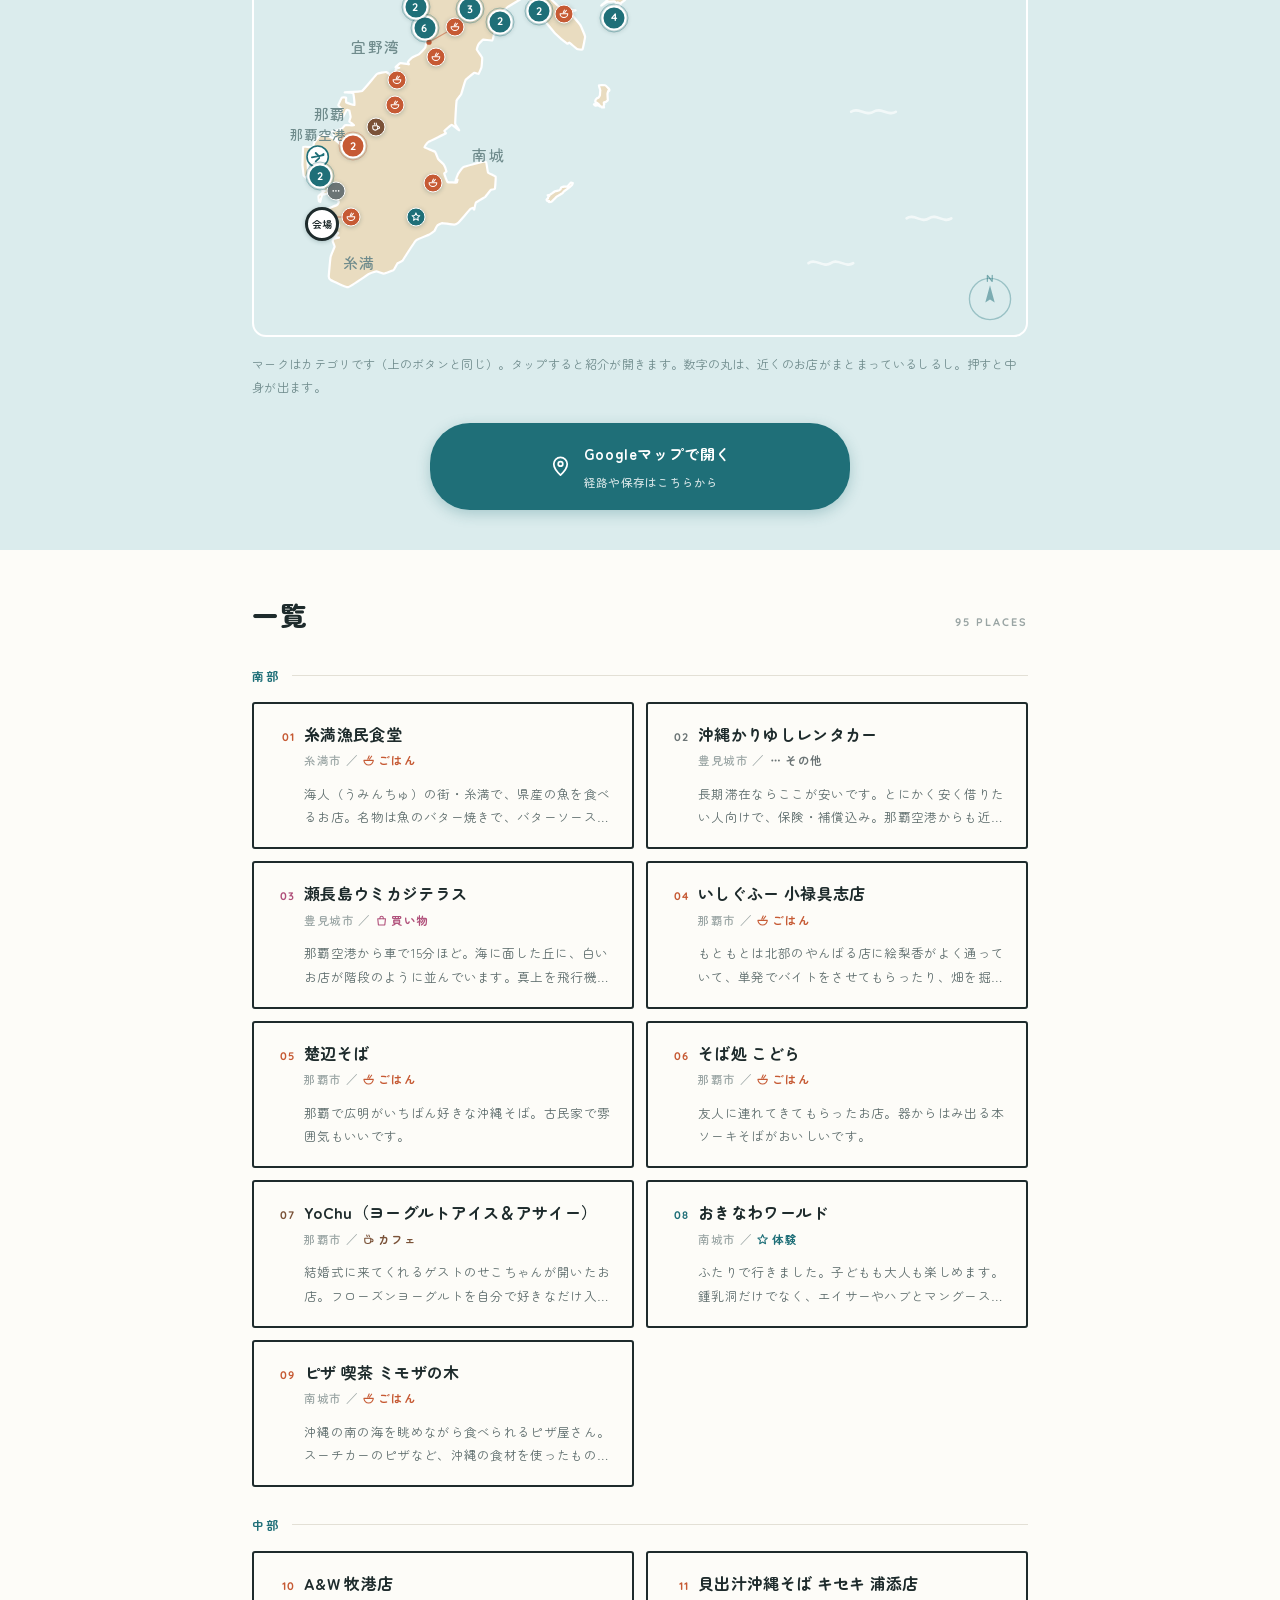
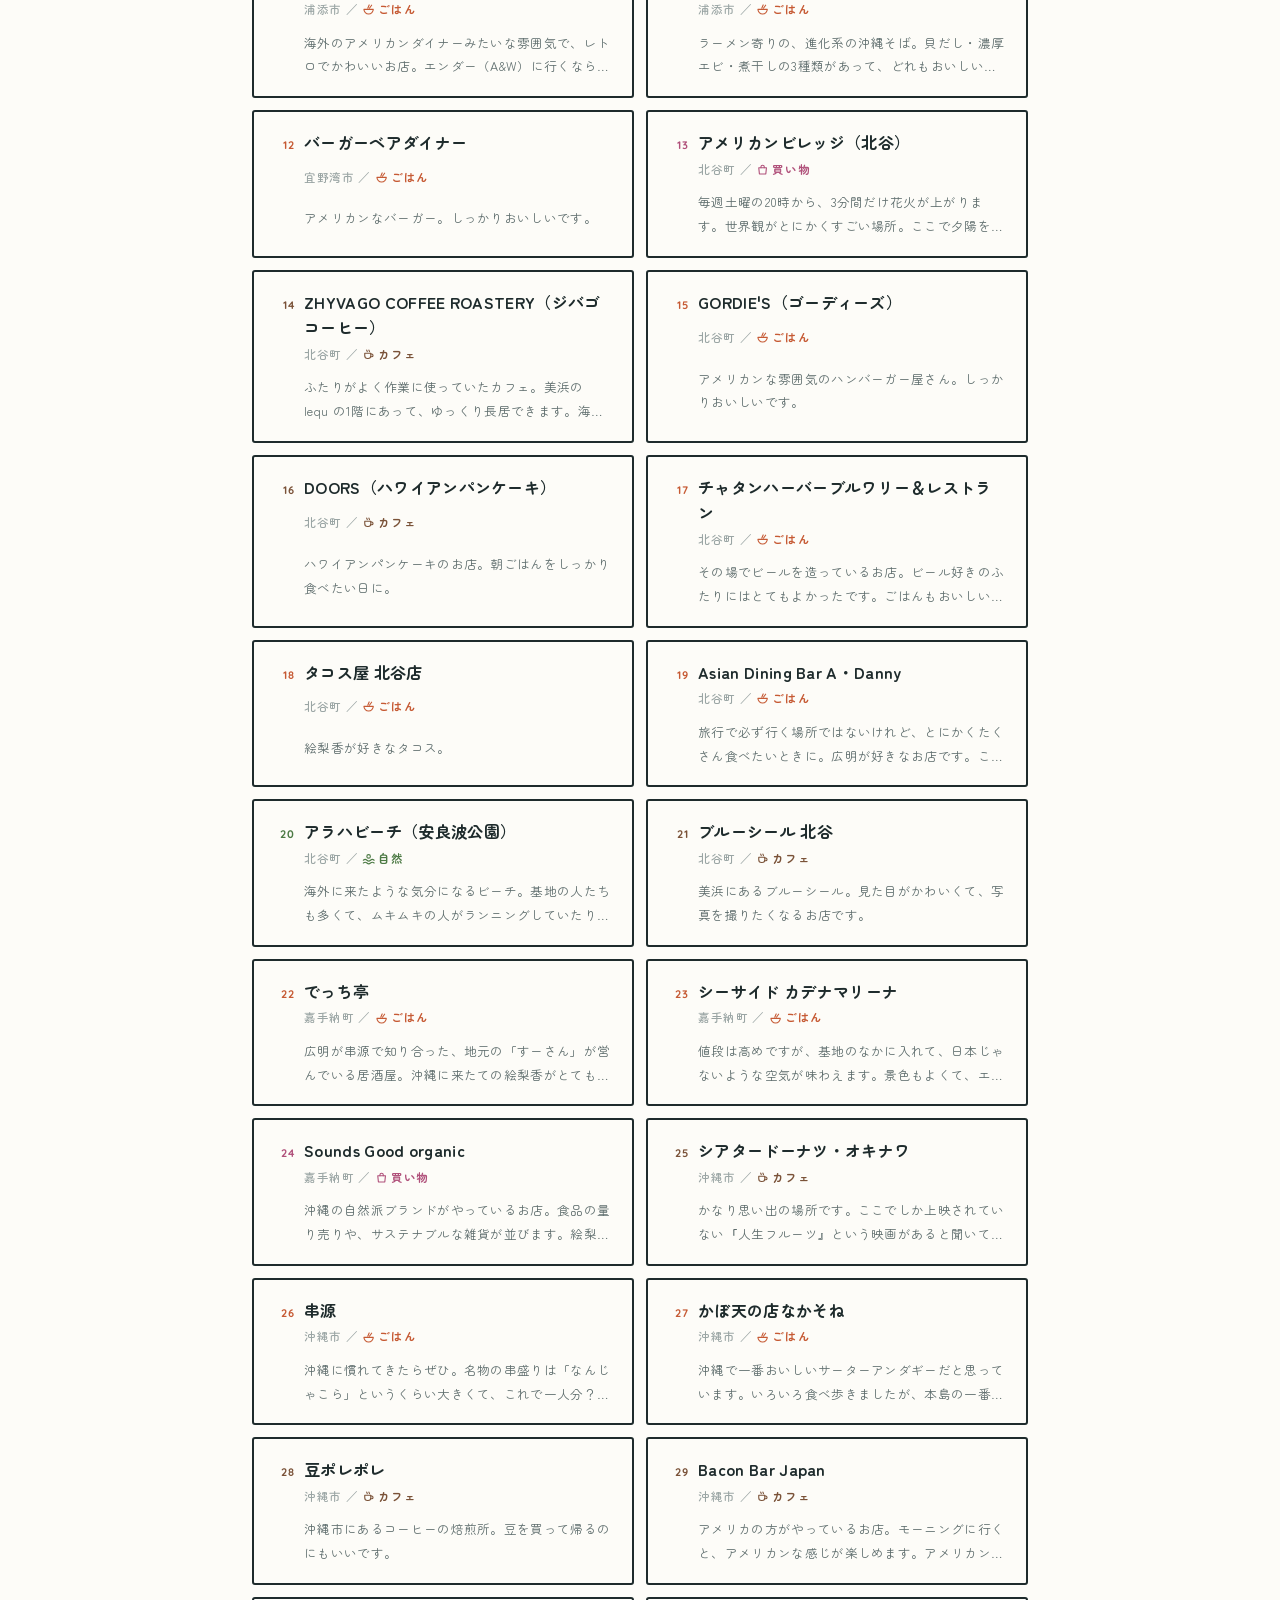
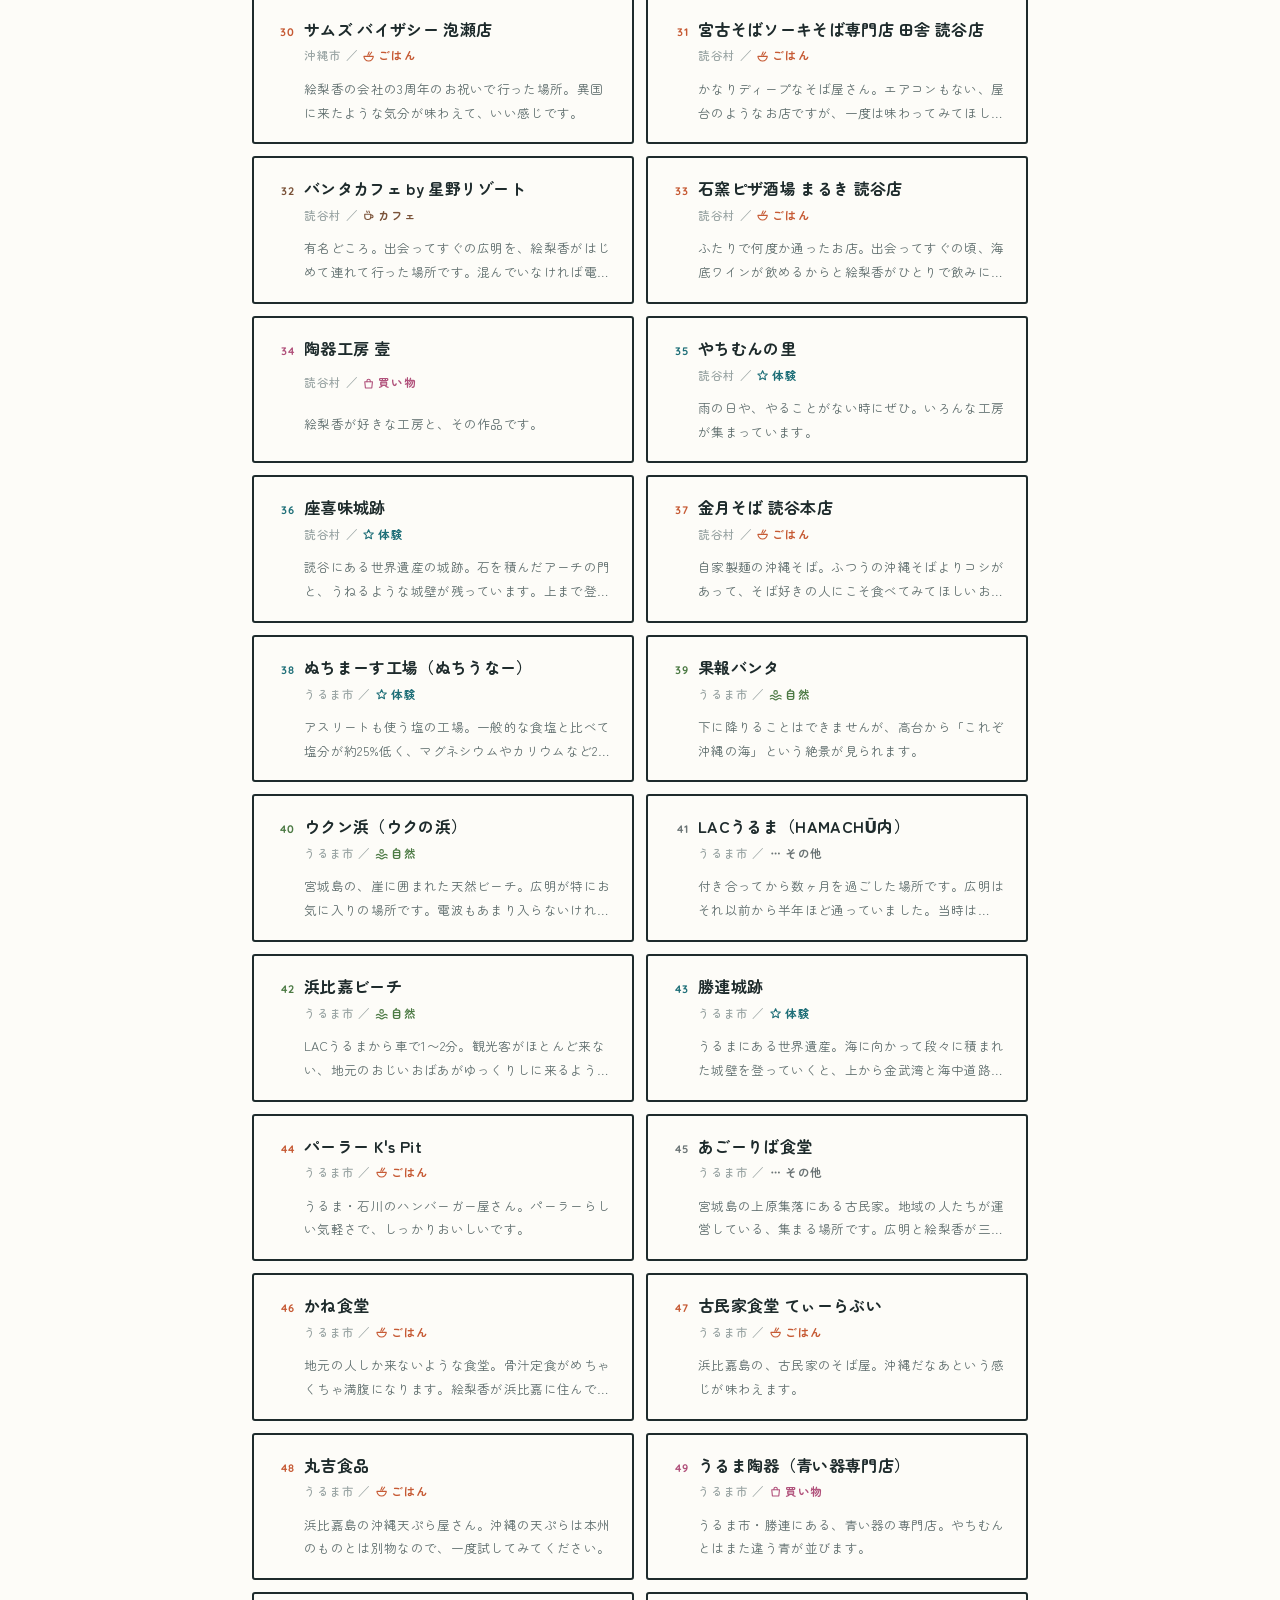
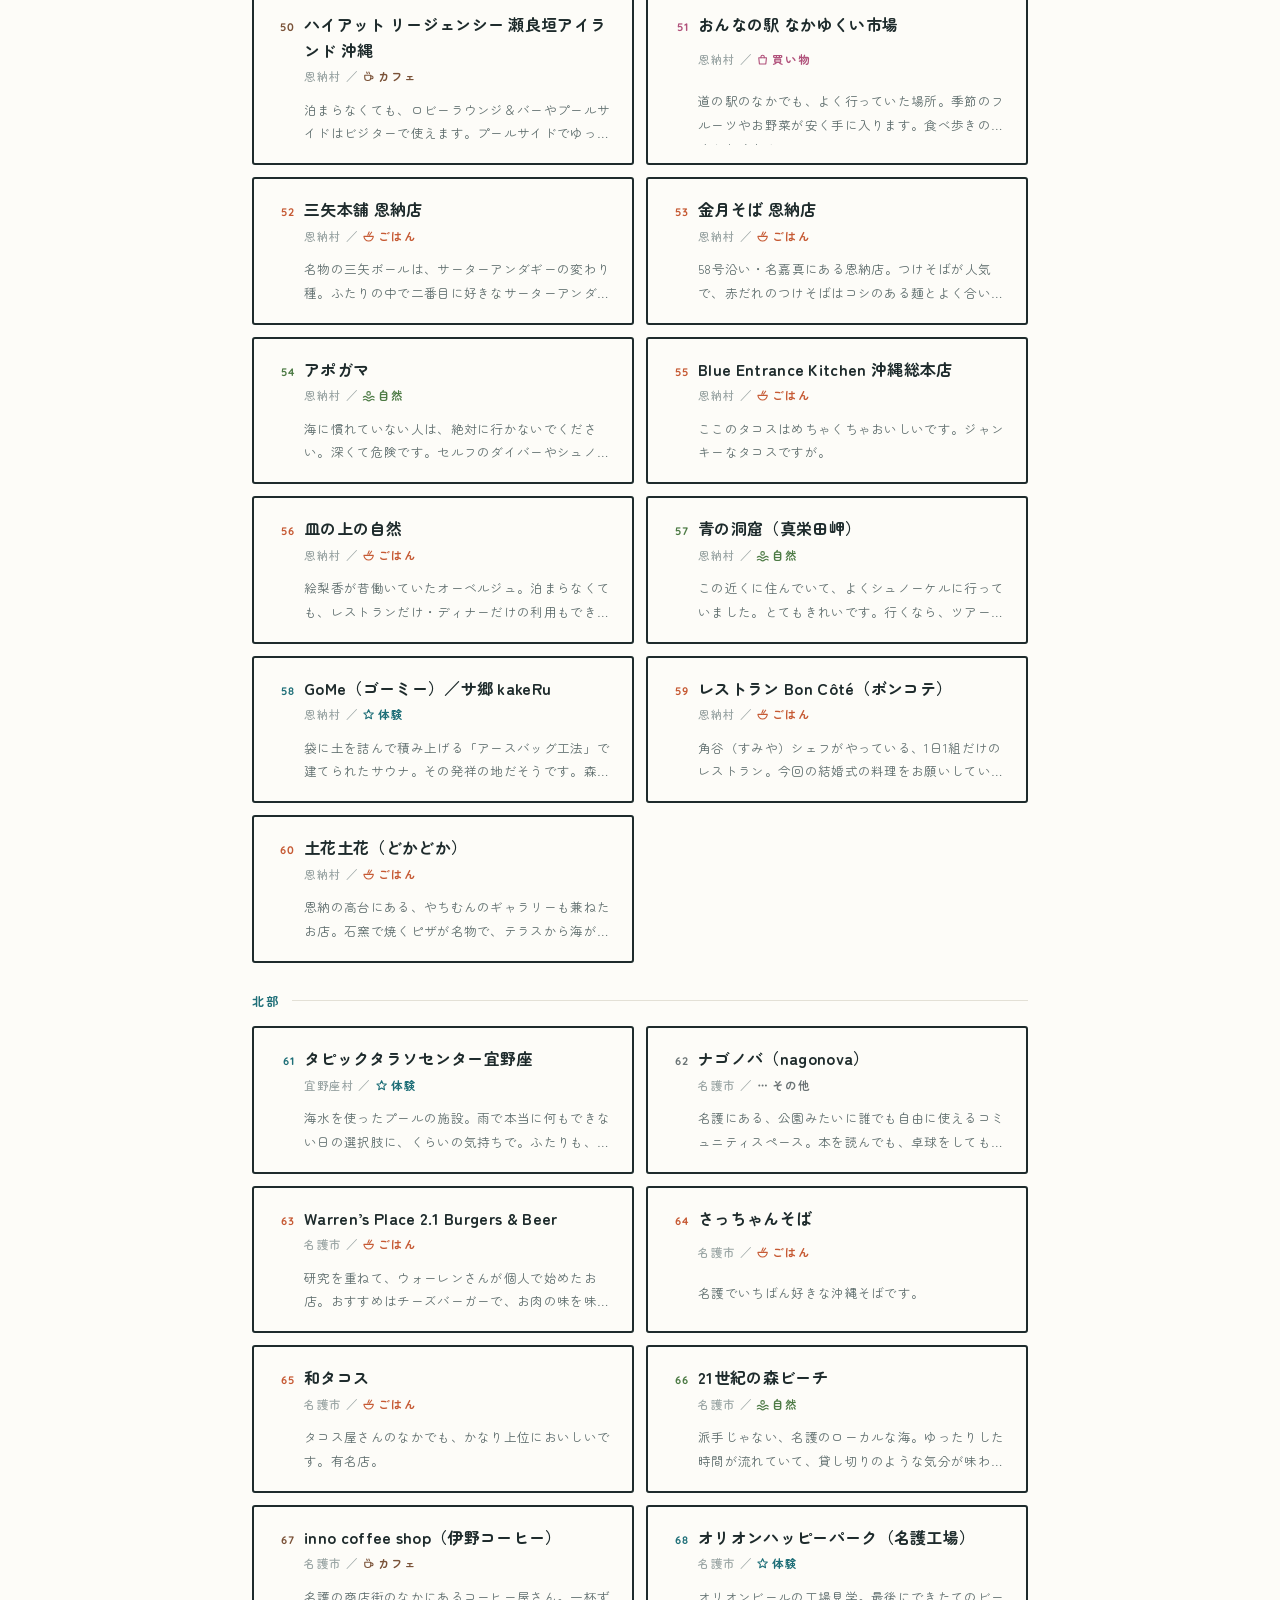
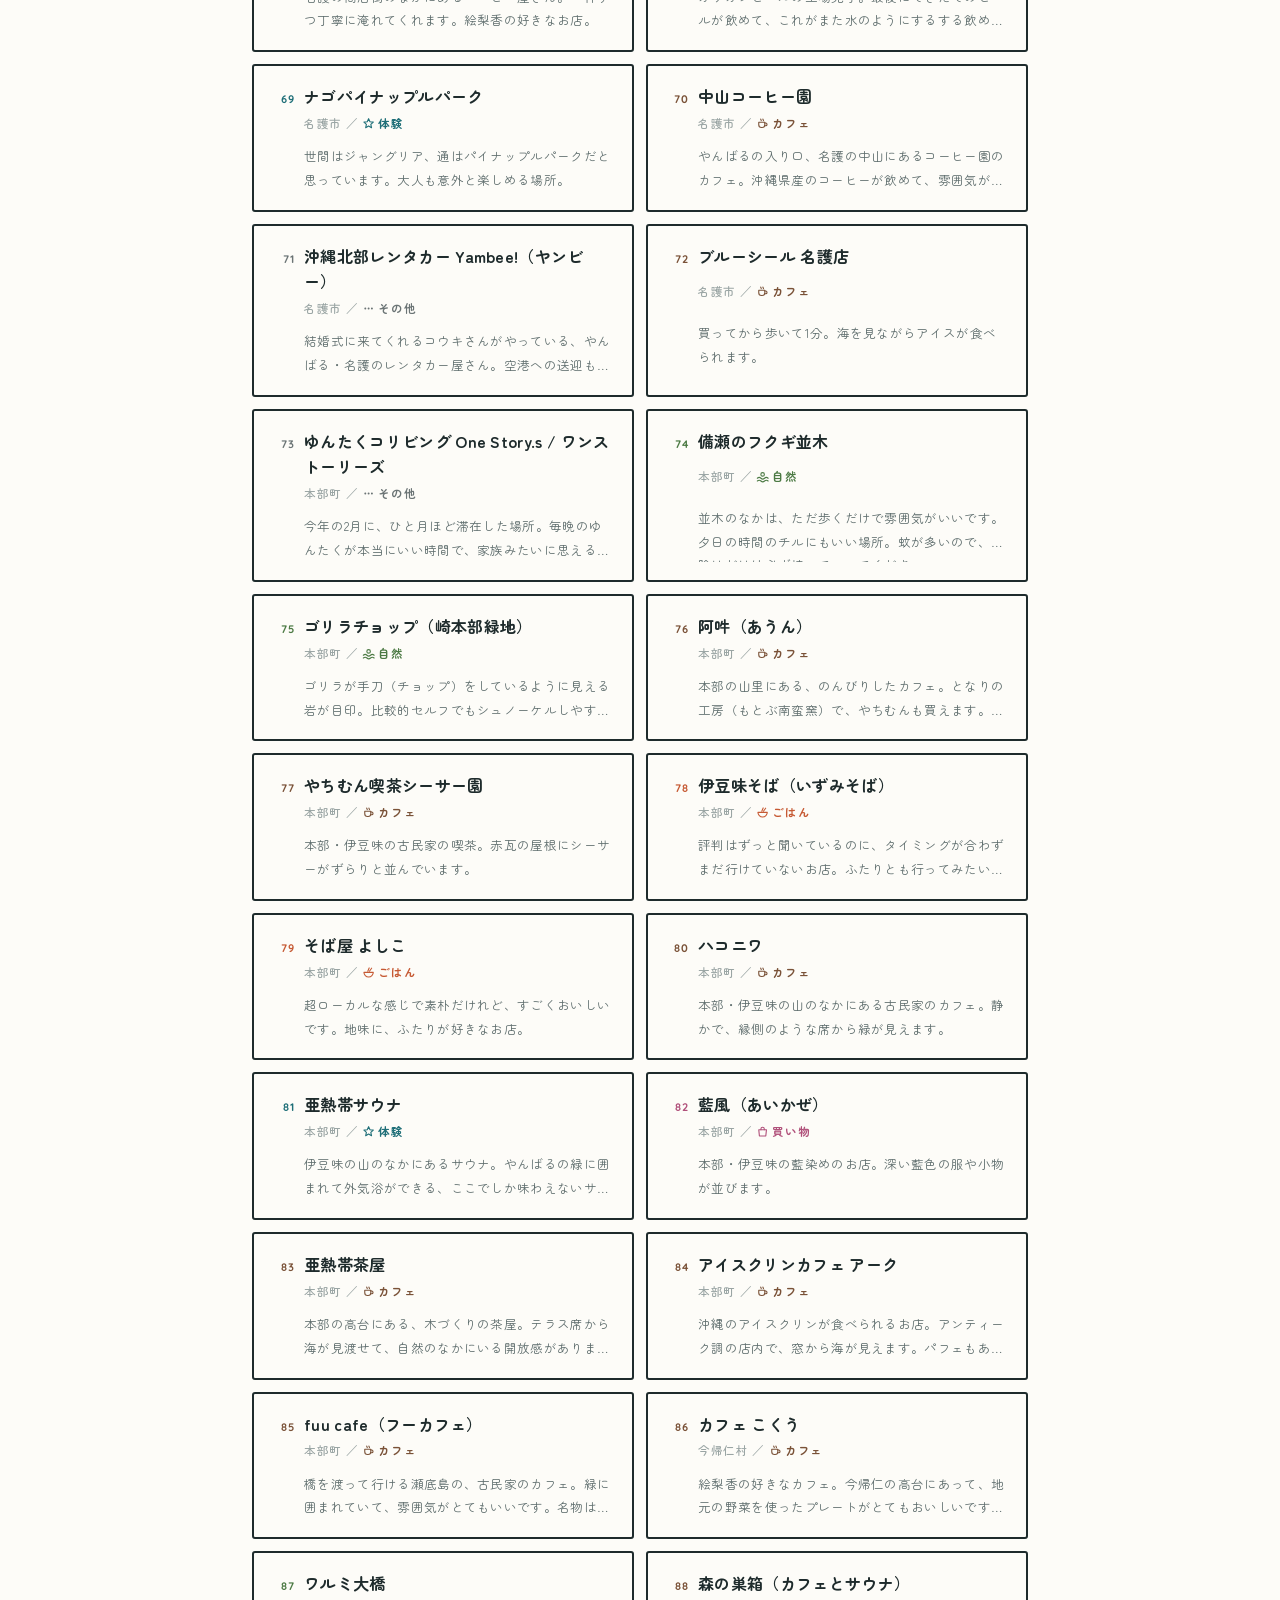
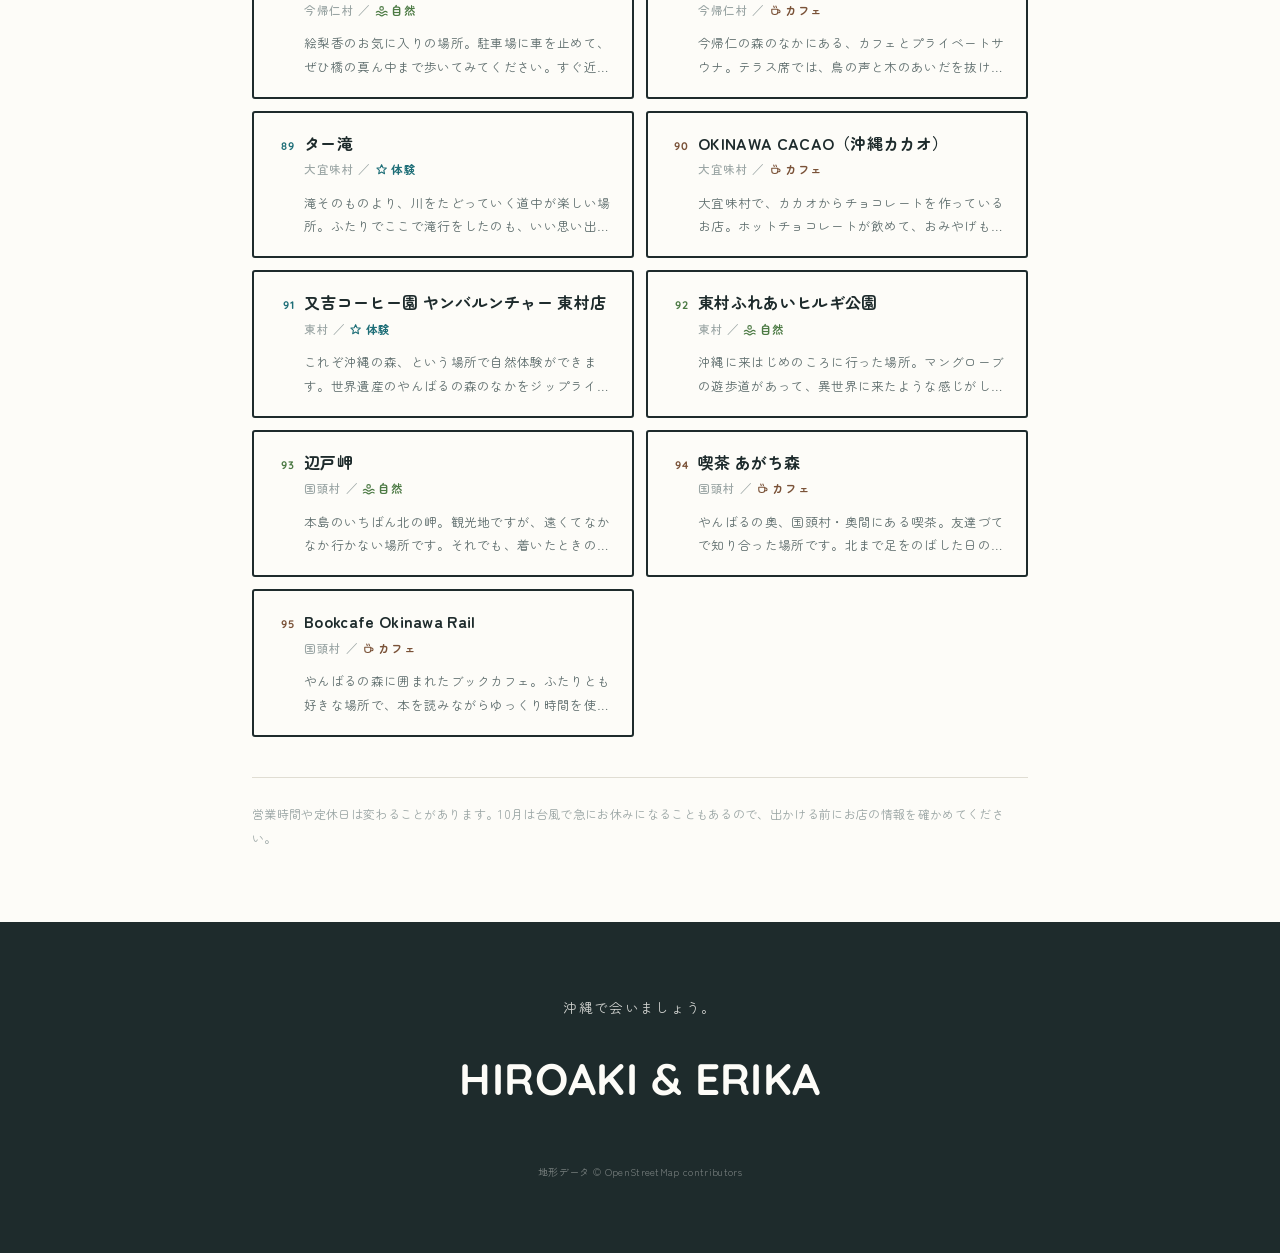
==== commit 0b2fabd8: "Googleマップのボタンを塗りの大きなボタンに変えて目立たせた Co-Authored-By: Claude Opus 5 <noreply@anthropic.com>" ====
--- a/index.html
+++ b/index.html
@@ -99,14 +99,16 @@
 .mapsec .hd span{color:var(--sea);opacity:.6}
 .mapbox{margin-top:var(--s3);border-radius:14px;overflow:hidden;background:var(--sea-pale);border:2px solid #fff}
 .maphint{margin-top:var(--s2);font-size:12px;line-height:1.9;color:#6f8b8c}
-.gmapbtn{margin-top:var(--s3);display:inline-flex;align-items:center;gap:10px;max-width:100%;
-  border:1px solid #bfd8d6;border-radius:30px;background:#fff;padding:10px 18px 10px 14px;
-  text-decoration:none;color:var(--sea);transition:background .15s}
-.gmapbtn svg{flex:0 0 auto;width:19px;height:19px;fill:none;stroke:var(--sea);stroke-width:1.7;
+.gmapbtn{margin-top:var(--s3);display:flex;align-items:center;justify-content:center;gap:12px;
+  border:0;border-radius:40px;background:var(--sea);padding:16px 24px;
+  text-decoration:none;color:#fff;box-shadow:0 4px 14px rgba(31,111,120,.28);
+  transition:transform .15s,box-shadow .15s,background .15s}
+.gmapbtn svg{flex:0 0 auto;width:23px;height:23px;fill:none;stroke:#fff;stroke-width:1.8;
   stroke-linecap:round;stroke-linejoin:round}
-.gmapbtn span{display:flex;flex-direction:column;font-size:13px;font-weight:700;letter-spacing:.03em}
-.gmapbtn b{margin-top:2px;font-size:11px;font-weight:500;letter-spacing:.02em;color:#6f8b8c}
-@media(hover:hover){.gmapbtn:hover{background:#eef6f5}}
+.gmapbtn span{display:flex;flex-direction:column;font-size:15px;font-weight:700;letter-spacing:.04em}
+.gmapbtn b{margin-top:3px;font-size:11.5px;font-weight:500;letter-spacing:.02em;color:rgba(255,255,255,.78)}
+@media(hover:hover){.gmapbtn:hover{background:#1a5f67;transform:translateY(-1px);box-shadow:0 7px 18px rgba(31,111,120,.34)}}
+@media(min-width:900px){.gmapbtn{max-width:420px;margin-left:auto;margin-right:auto}}
 
 .illmap{
   position:relative;width:100%;aspect-ratio:724/900;overflow:hidden;
@@ -279,7 +281,7 @@
   <p class="maphint" id="mapHint"></p>
   <a class="gmapbtn" href="https://www.google.com/maps/d/viewer?mid=1wGzL0paoG4vkcsou38G9CFgIh-5ux3s" target="_blank" rel="noopener">
     <svg viewBox="0 0 24 24" aria-hidden="true"><path d="M12 21s7-6.4 7-11.5A7 7 0 0 0 5 9.5C5 14.6 12 21 12 21z"/><circle cx="12" cy="9.3" r="2.4"/></svg>
-    <span>Googleマップで開く<b>経路を出したいときはこちら</b></span>
+    <span>Googleマップで開く<b>経路や保存はこちらから</b></span>
   </a>
 </div></section>
 
@@ -1010,7 +1012,9 @@
   let pts = new Map(), lastD = 0, lastMid = null, moved = 0;
 
   box.addEventListener("pointerdown", e => {
-    if(e.target.closest(".tip") || e.target.closest(".mapctl")) return;
+    /* ピンやまとまりの上から始まったときは、地図を動かさずタップを通す（パソコンのクリック対策） */
+    if(e.target.closest(".tip") || e.target.closest(".mapctl")
+       || e.target.closest(".pin") || e.target.closest(".cpin")) return;
     box.setPointerCapture(e.pointerId);
     pts.set(e.pointerId, [e.clientX, e.clientY]);
     moved = 0; lastD = 0; lastMid = null;
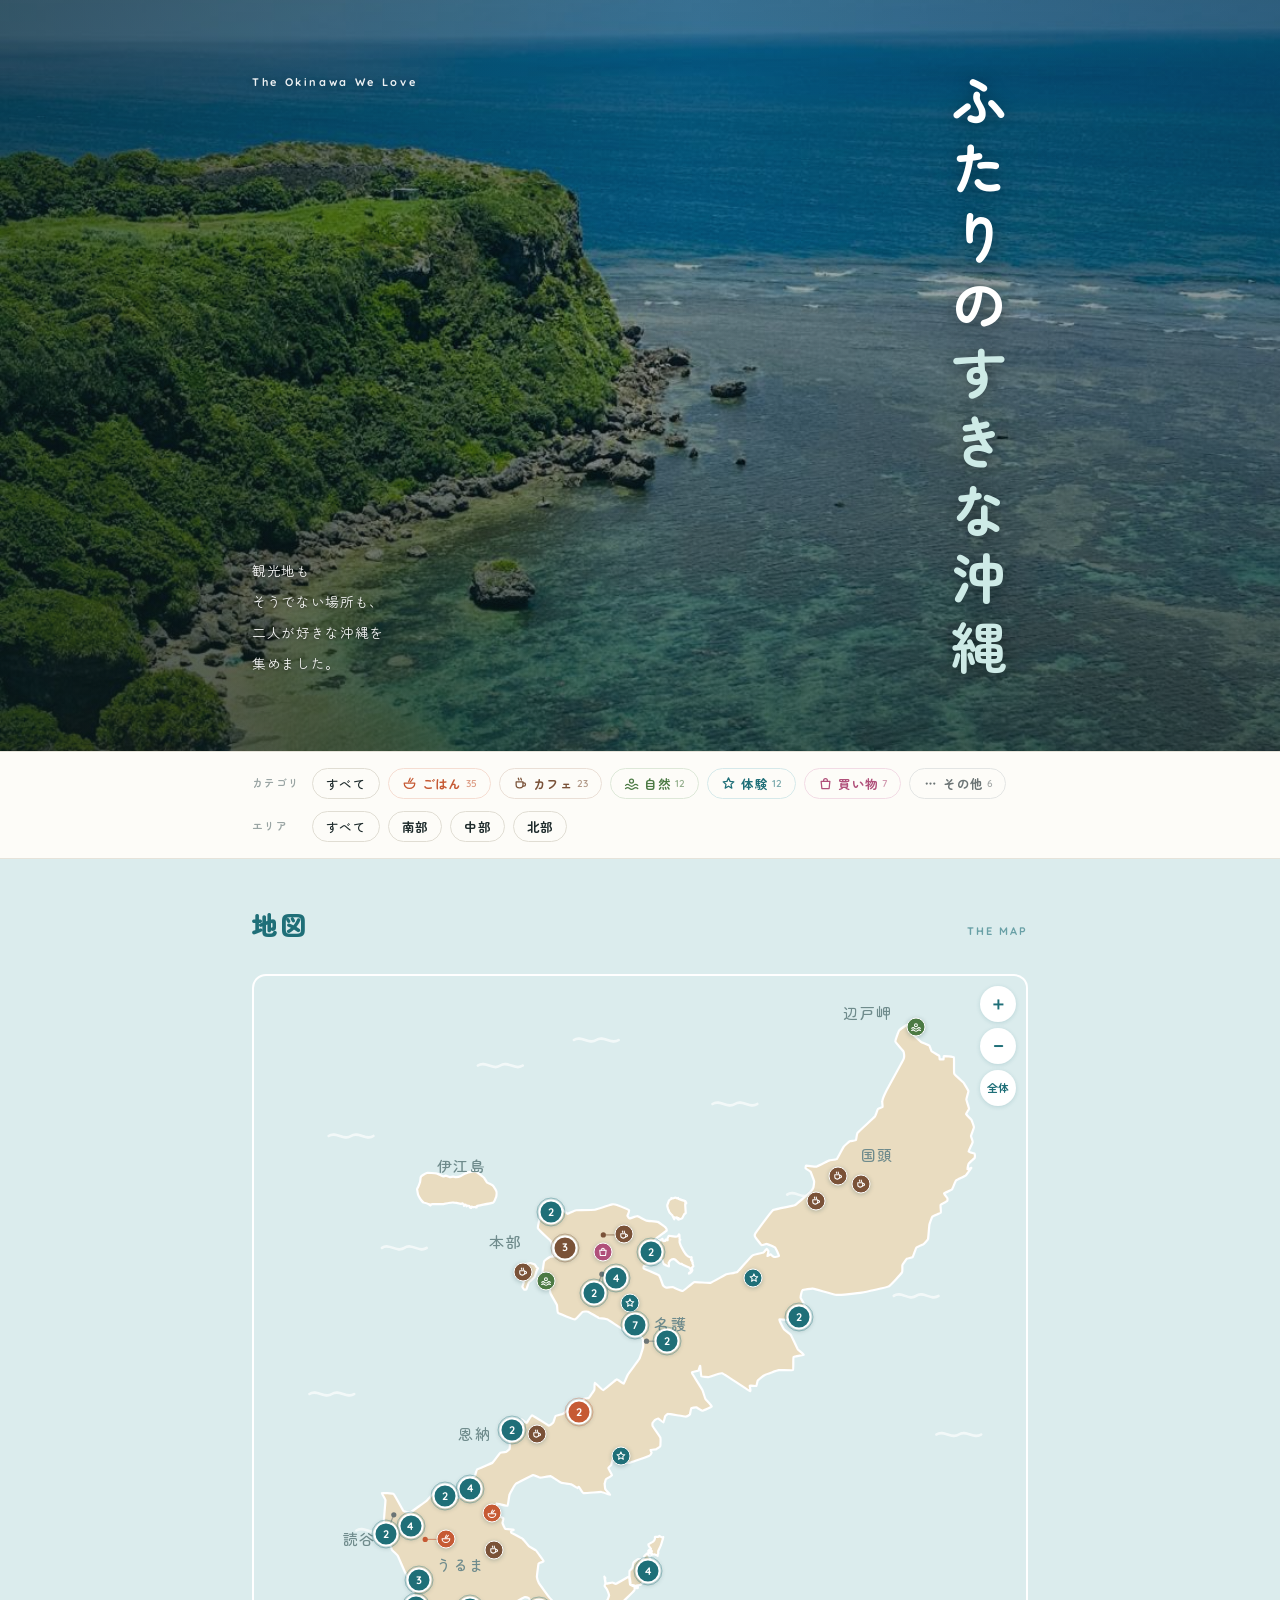
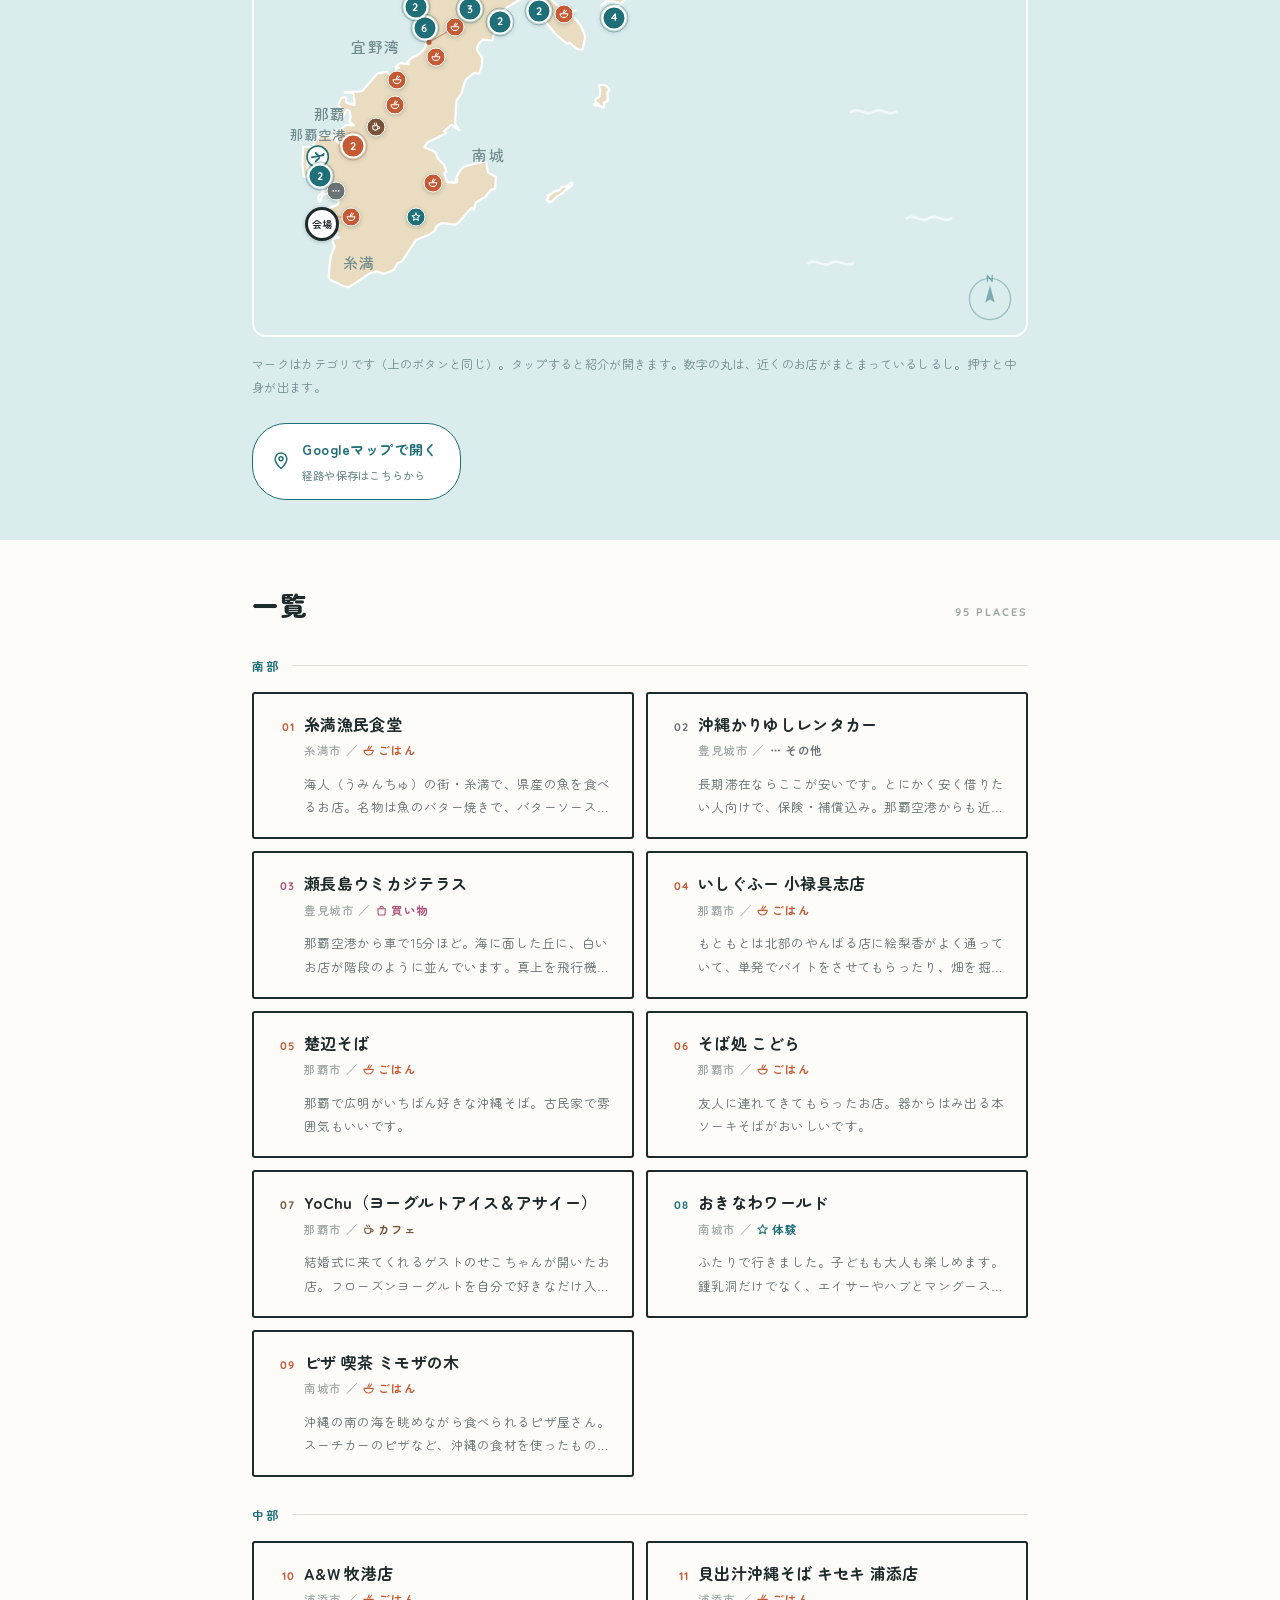
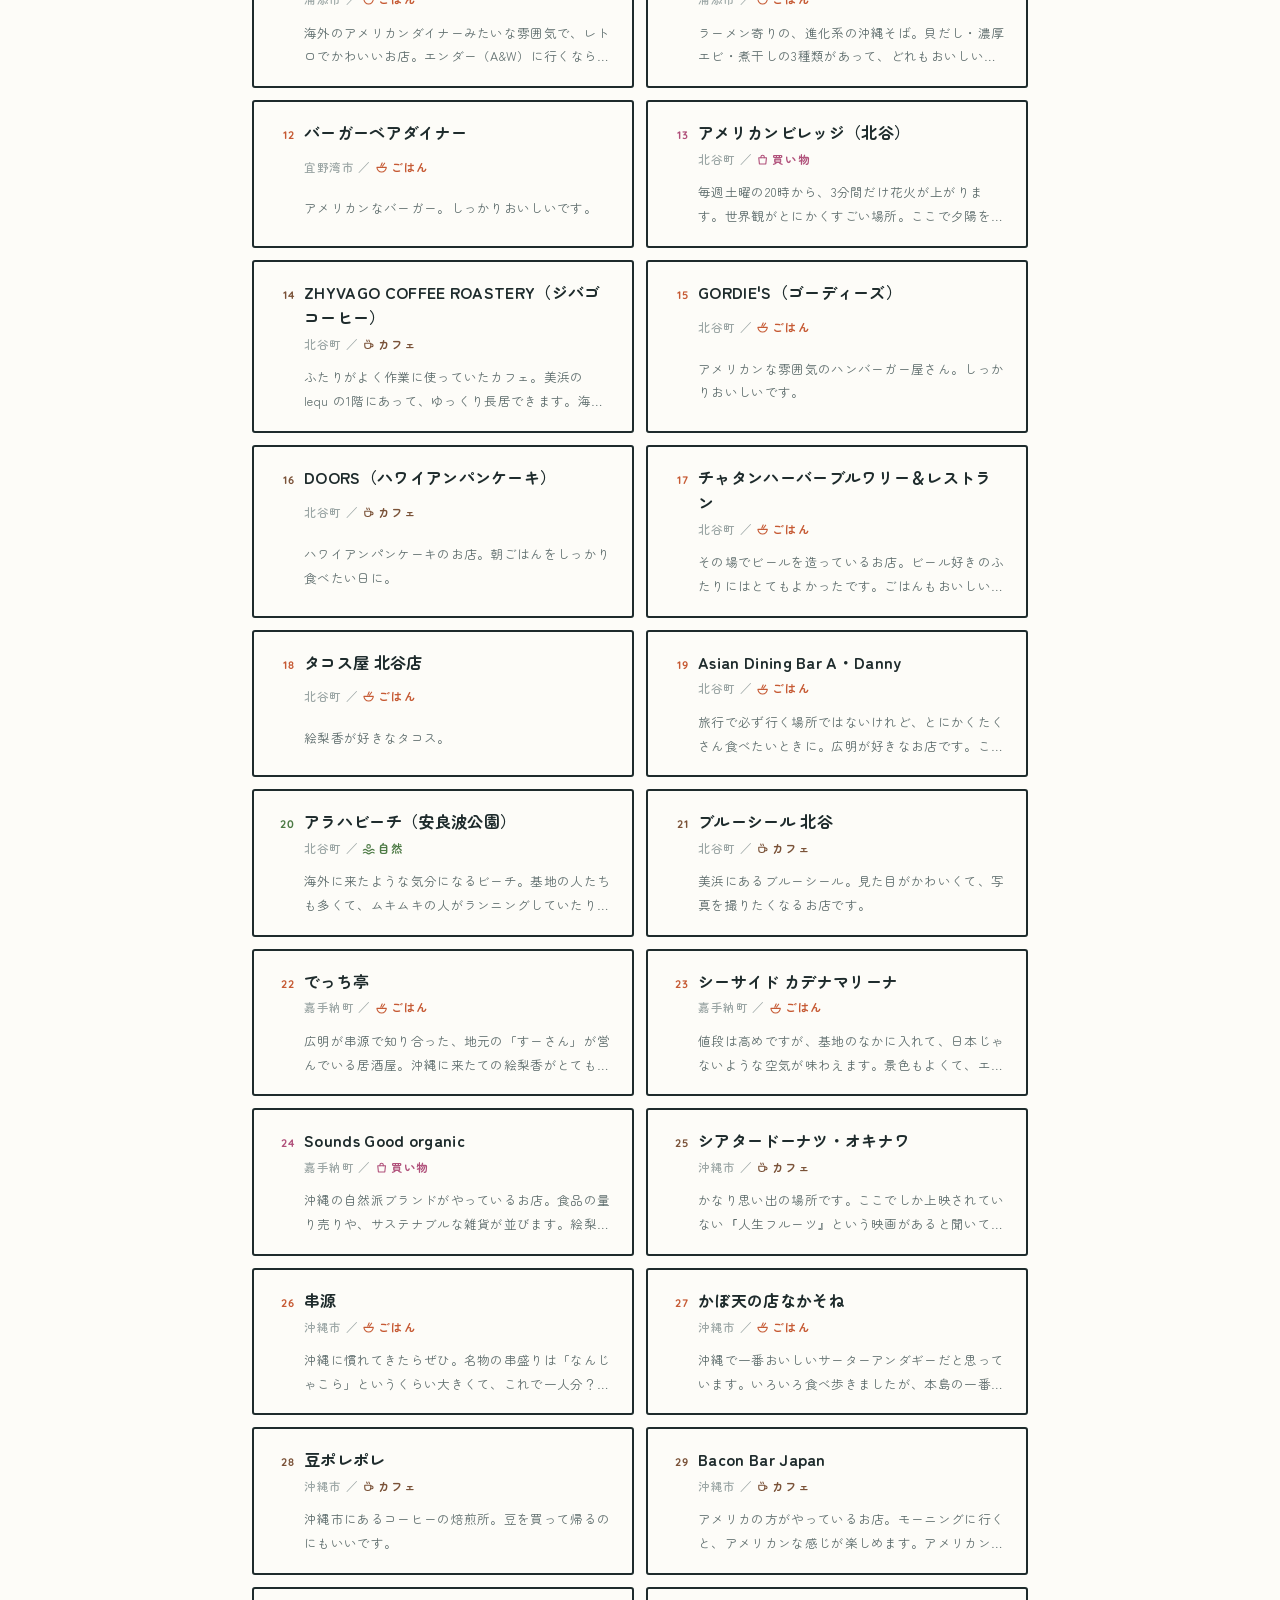
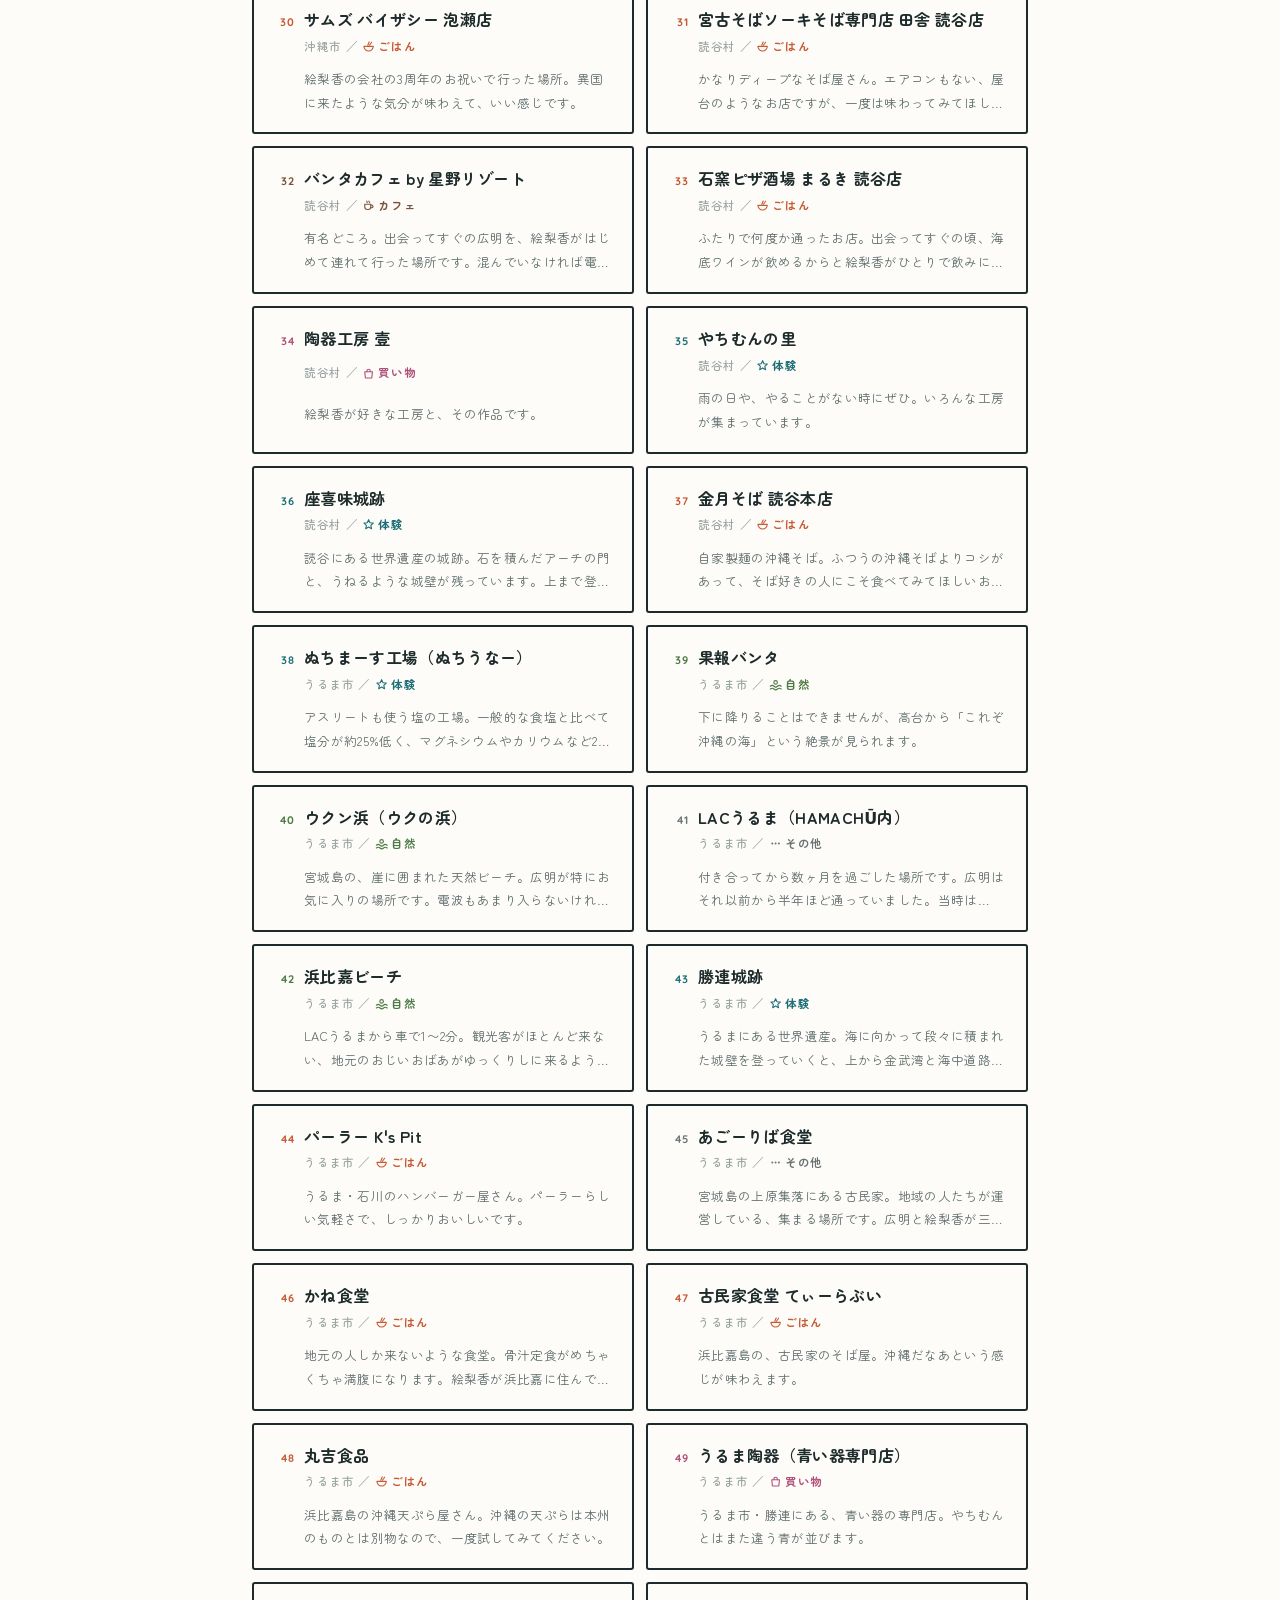
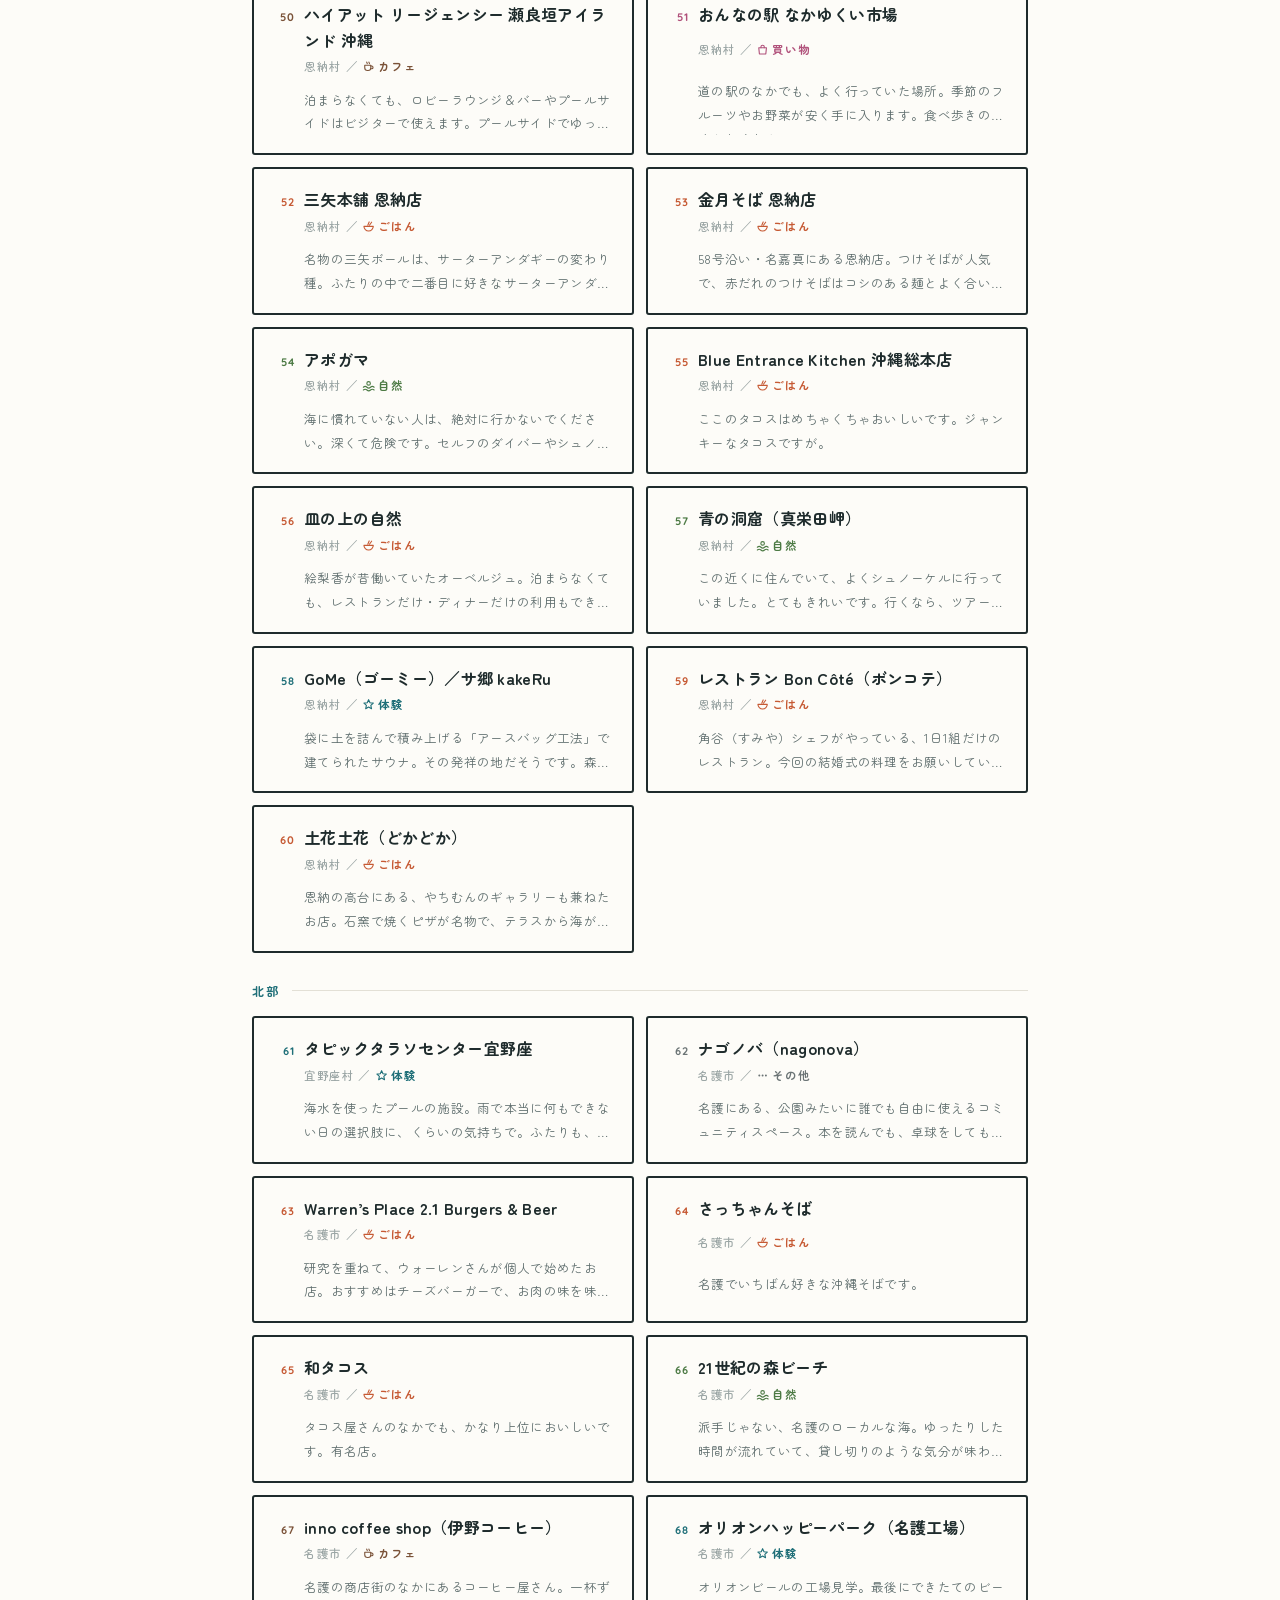
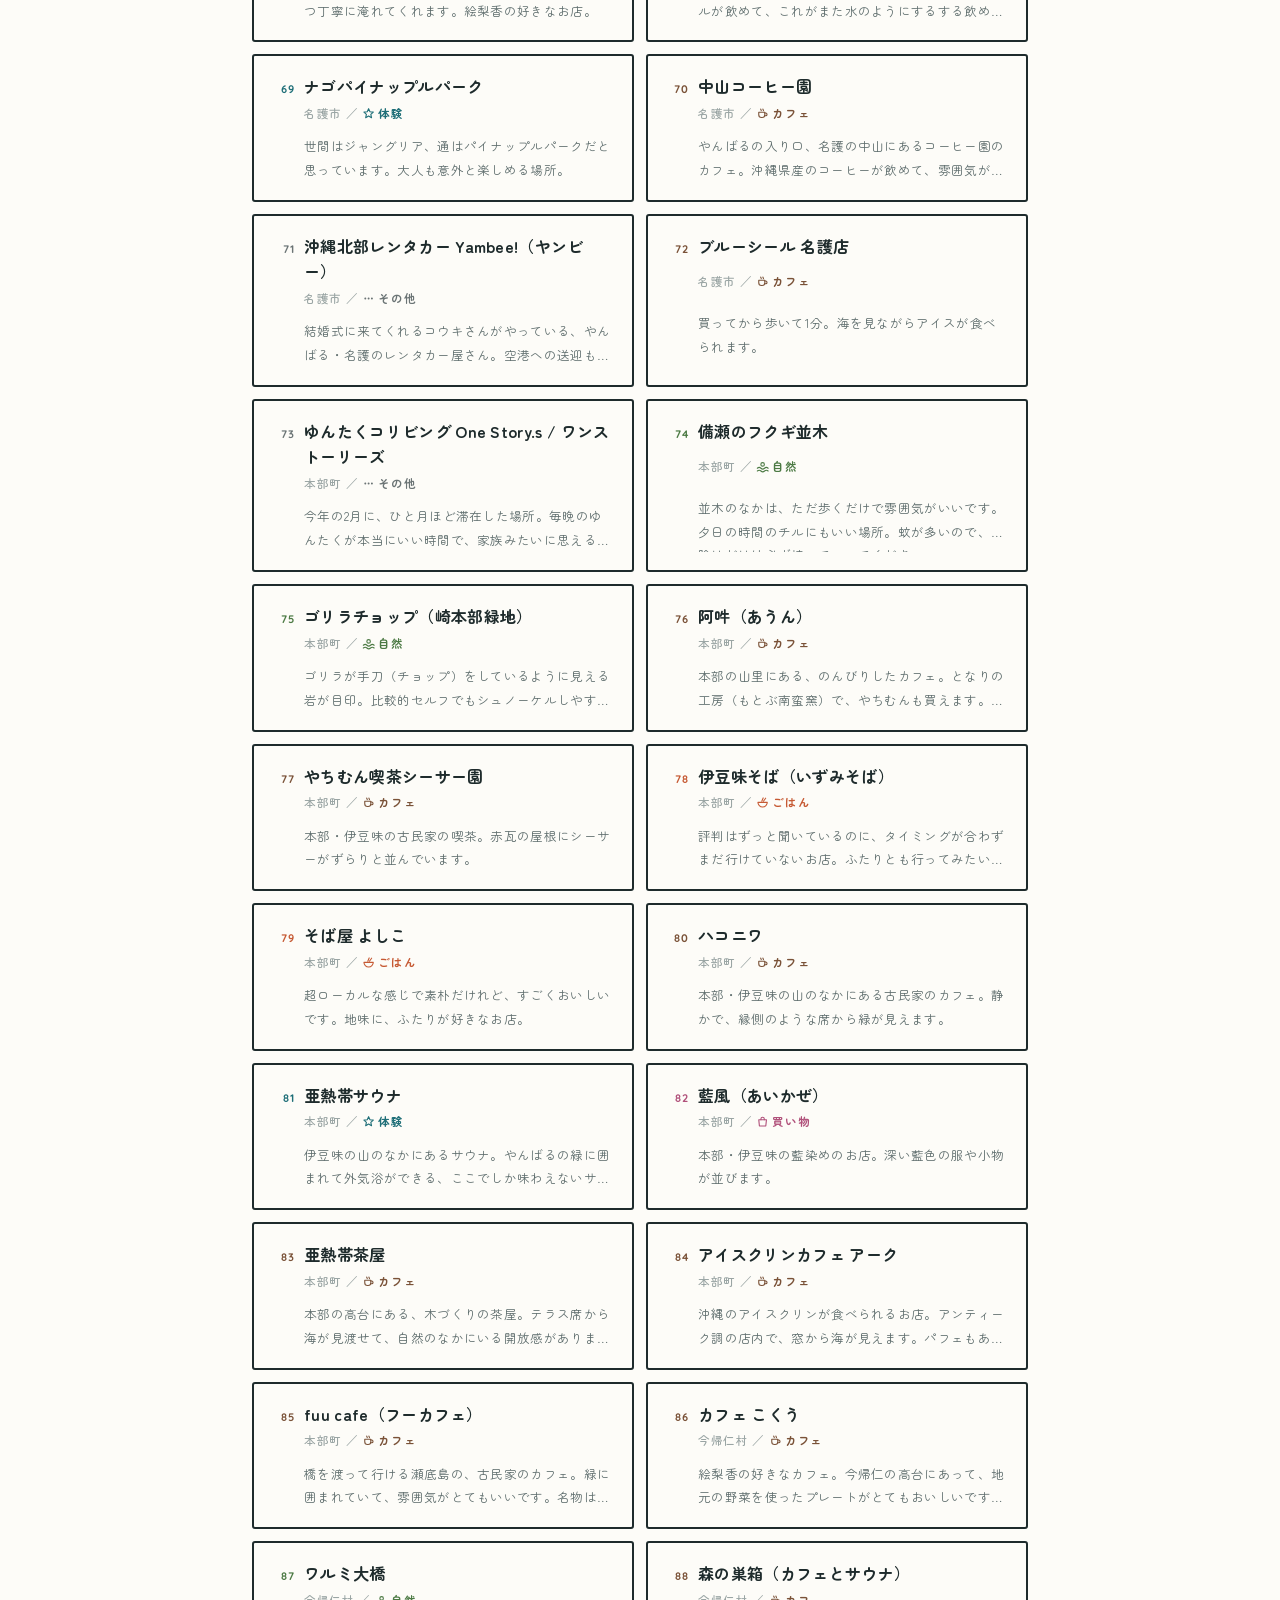
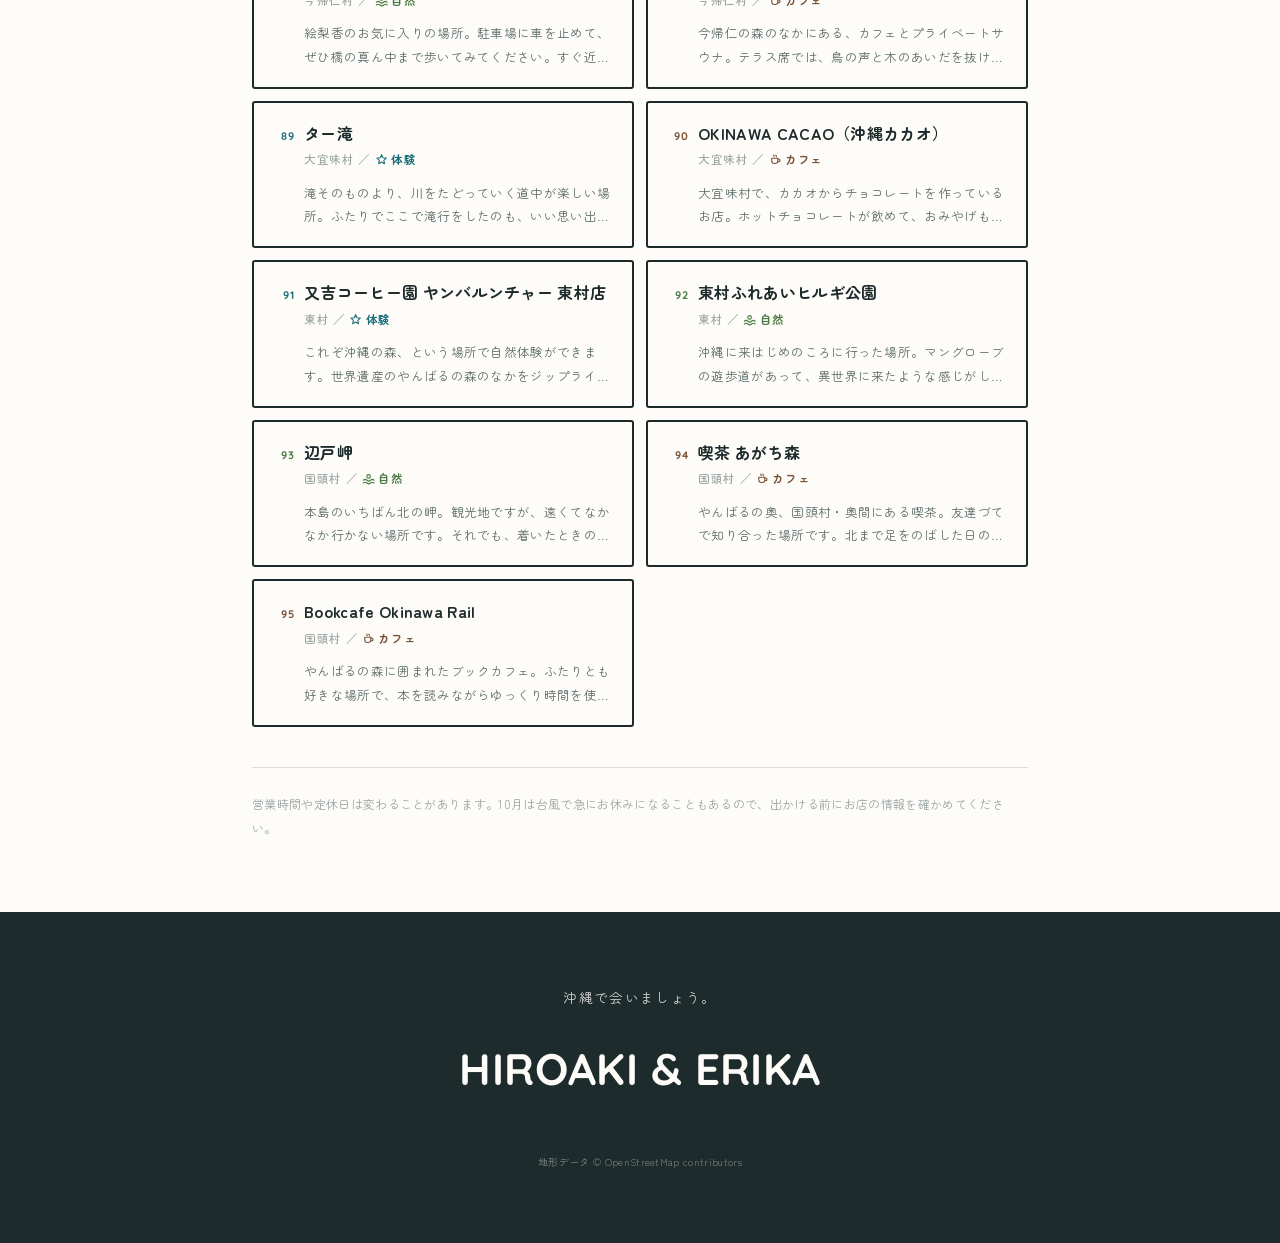
==== commit ab7d29b7: "Googleマップのボタンの強調を控えめに（白地＋青緑の枠） Co-Authored-By: Claude Opus 5 <noreply@anthropic.com>" ====
--- a/index.html
+++ b/index.html
@@ -99,16 +99,14 @@
 .mapsec .hd span{color:var(--sea);opacity:.6}
 .mapbox{margin-top:var(--s3);border-radius:14px;overflow:hidden;background:var(--sea-pale);border:2px solid #fff}
 .maphint{margin-top:var(--s2);font-size:12px;line-height:1.9;color:#6f8b8c}
-.gmapbtn{margin-top:var(--s3);display:flex;align-items:center;justify-content:center;gap:12px;
-  border:0;border-radius:40px;background:var(--sea);padding:16px 24px;
-  text-decoration:none;color:#fff;box-shadow:0 4px 14px rgba(31,111,120,.28);
-  transition:transform .15s,box-shadow .15s,background .15s}
-.gmapbtn svg{flex:0 0 auto;width:23px;height:23px;fill:none;stroke:#fff;stroke-width:1.8;
+.gmapbtn{margin:var(--s3) auto 0;display:inline-flex;align-items:center;gap:11px;
+  border:1.5px solid var(--sea);border-radius:34px;background:#fff;padding:12px 22px 12px 18px;
+  text-decoration:none;color:var(--sea);transition:background .15s}
+.gmapbtn svg{flex:0 0 auto;width:20px;height:20px;fill:none;stroke:var(--sea);stroke-width:1.8;
   stroke-linecap:round;stroke-linejoin:round}
-.gmapbtn span{display:flex;flex-direction:column;font-size:15px;font-weight:700;letter-spacing:.04em}
-.gmapbtn b{margin-top:3px;font-size:11.5px;font-weight:500;letter-spacing:.02em;color:rgba(255,255,255,.78)}
-@media(hover:hover){.gmapbtn:hover{background:#1a5f67;transform:translateY(-1px);box-shadow:0 7px 18px rgba(31,111,120,.34)}}
-@media(min-width:900px){.gmapbtn{max-width:420px;margin-left:auto;margin-right:auto}}
+.gmapbtn span{display:flex;flex-direction:column;font-size:14px;font-weight:700;letter-spacing:.04em}
+.gmapbtn b{margin-top:2px;font-size:11px;font-weight:500;letter-spacing:.02em;color:#6f8b8c}
+@media(hover:hover){.gmapbtn:hover{background:#eef6f5}}
 
 .illmap{
   position:relative;width:100%;aspect-ratio:724/900;overflow:hidden;
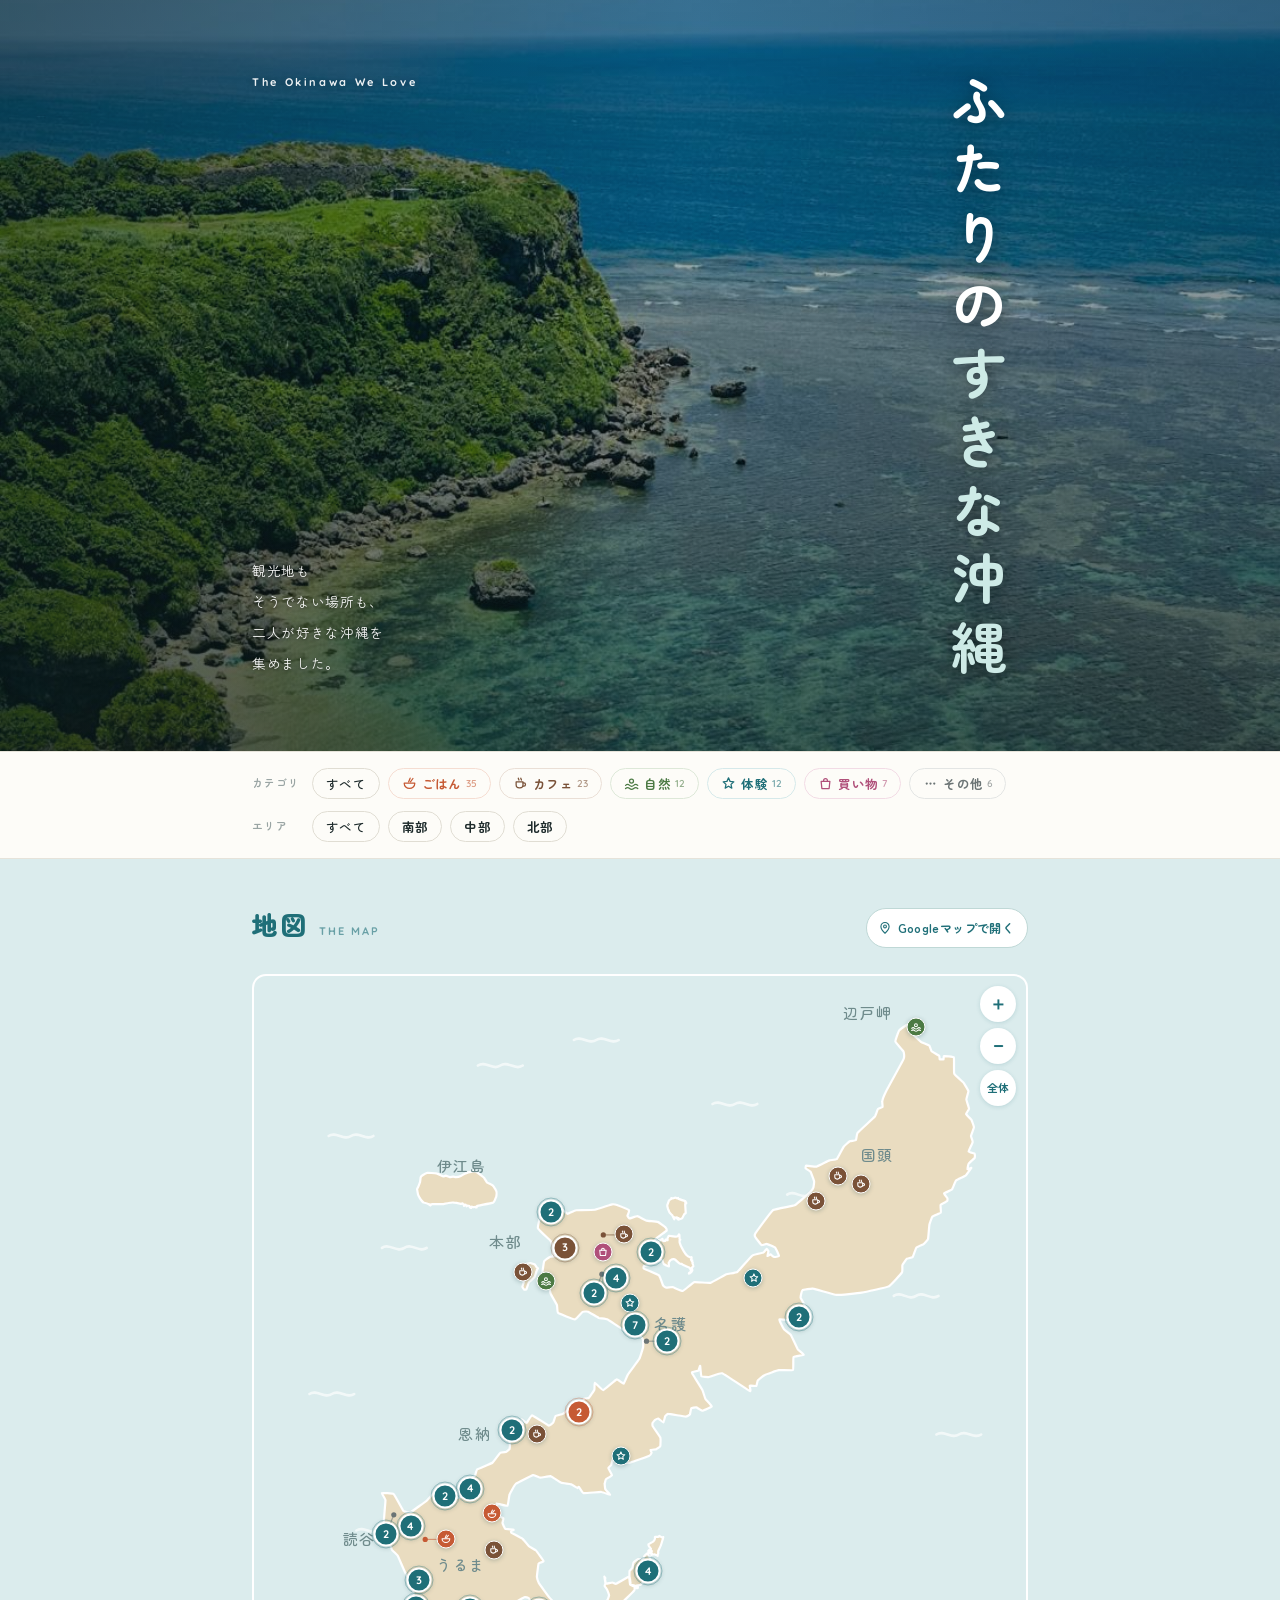
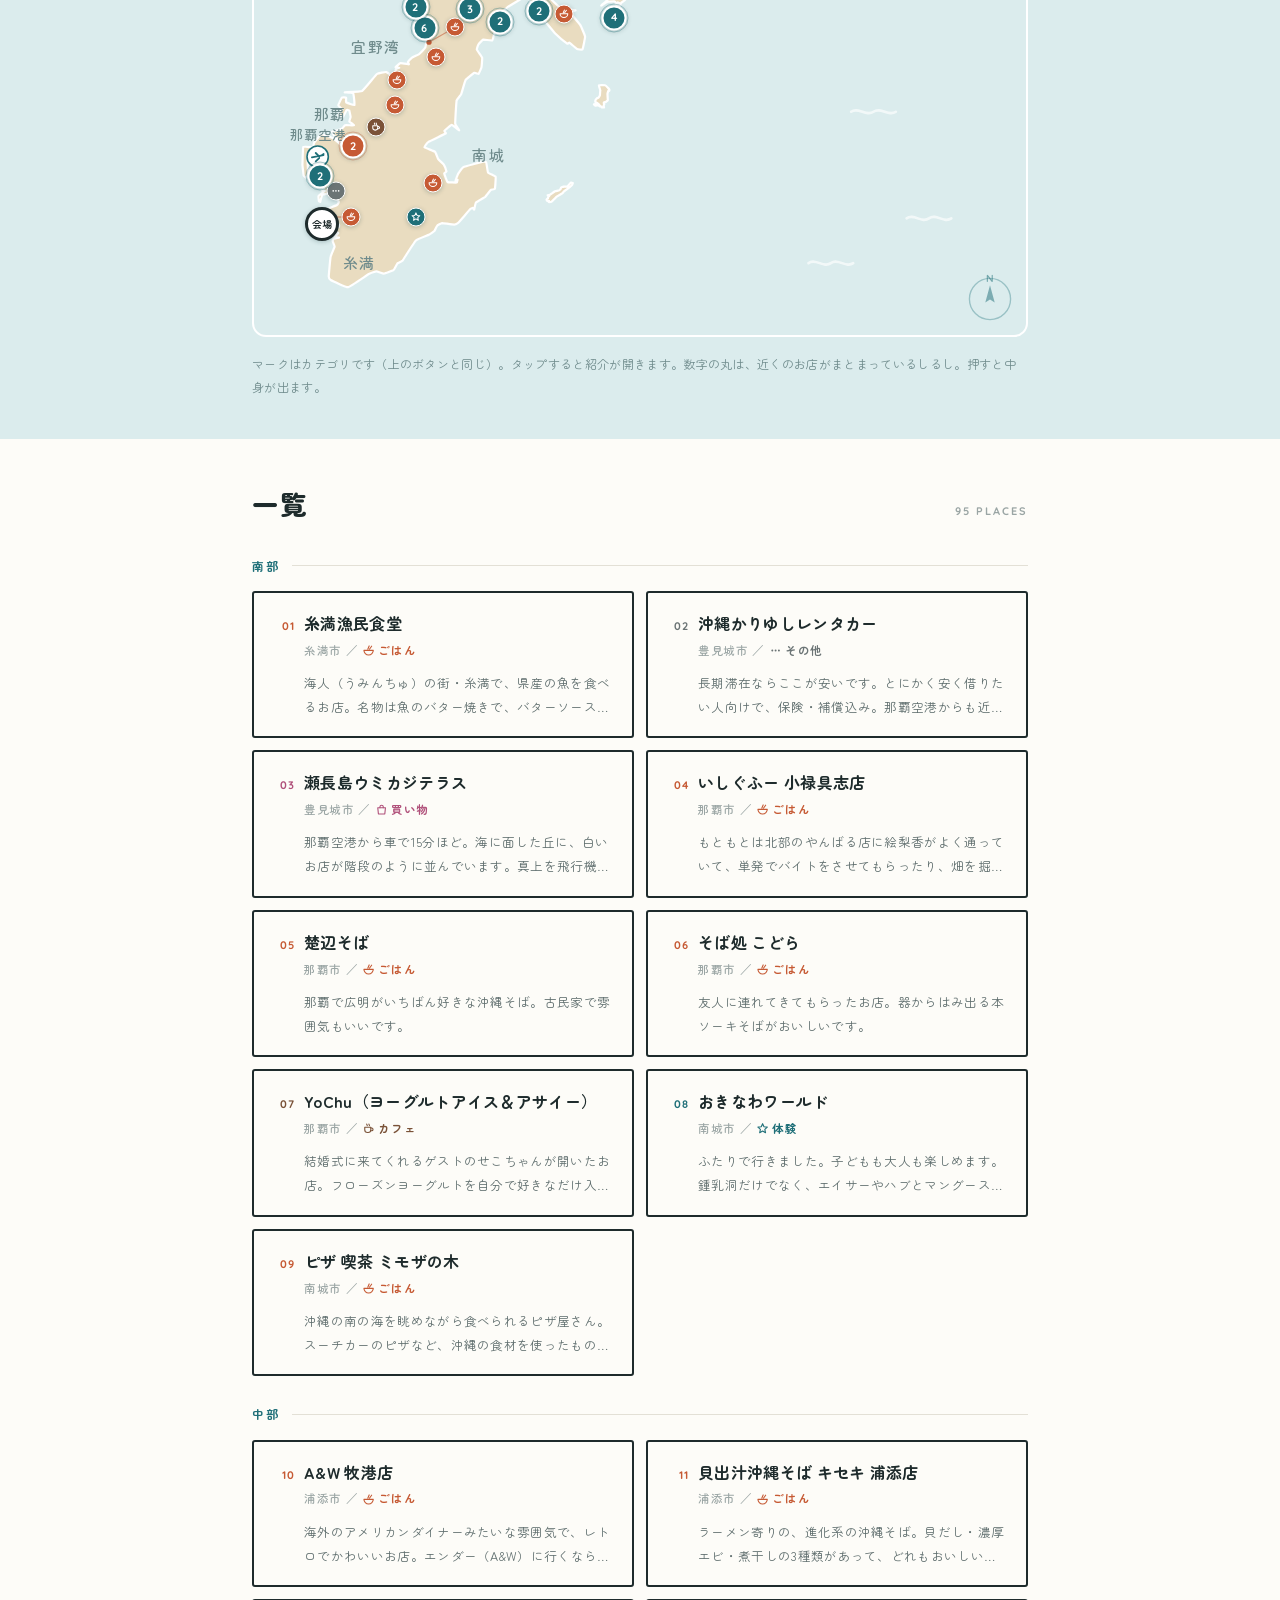
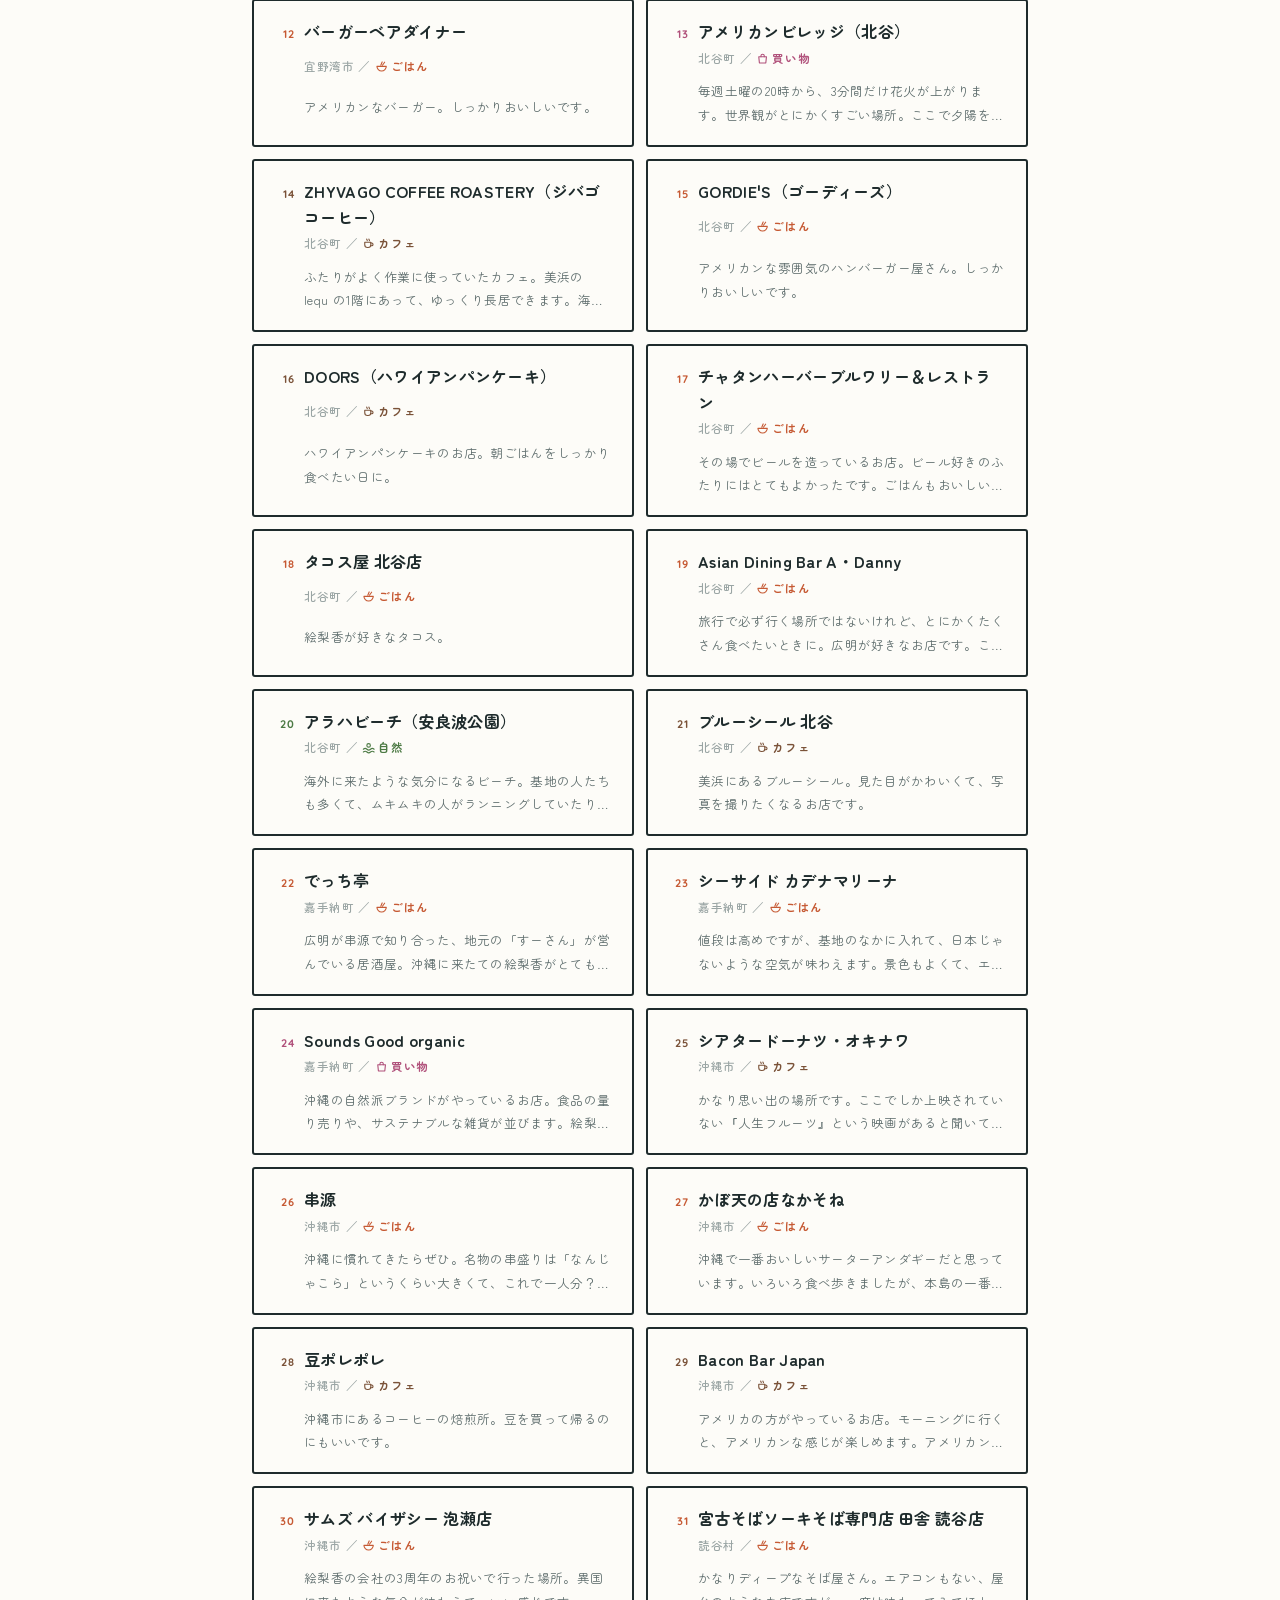
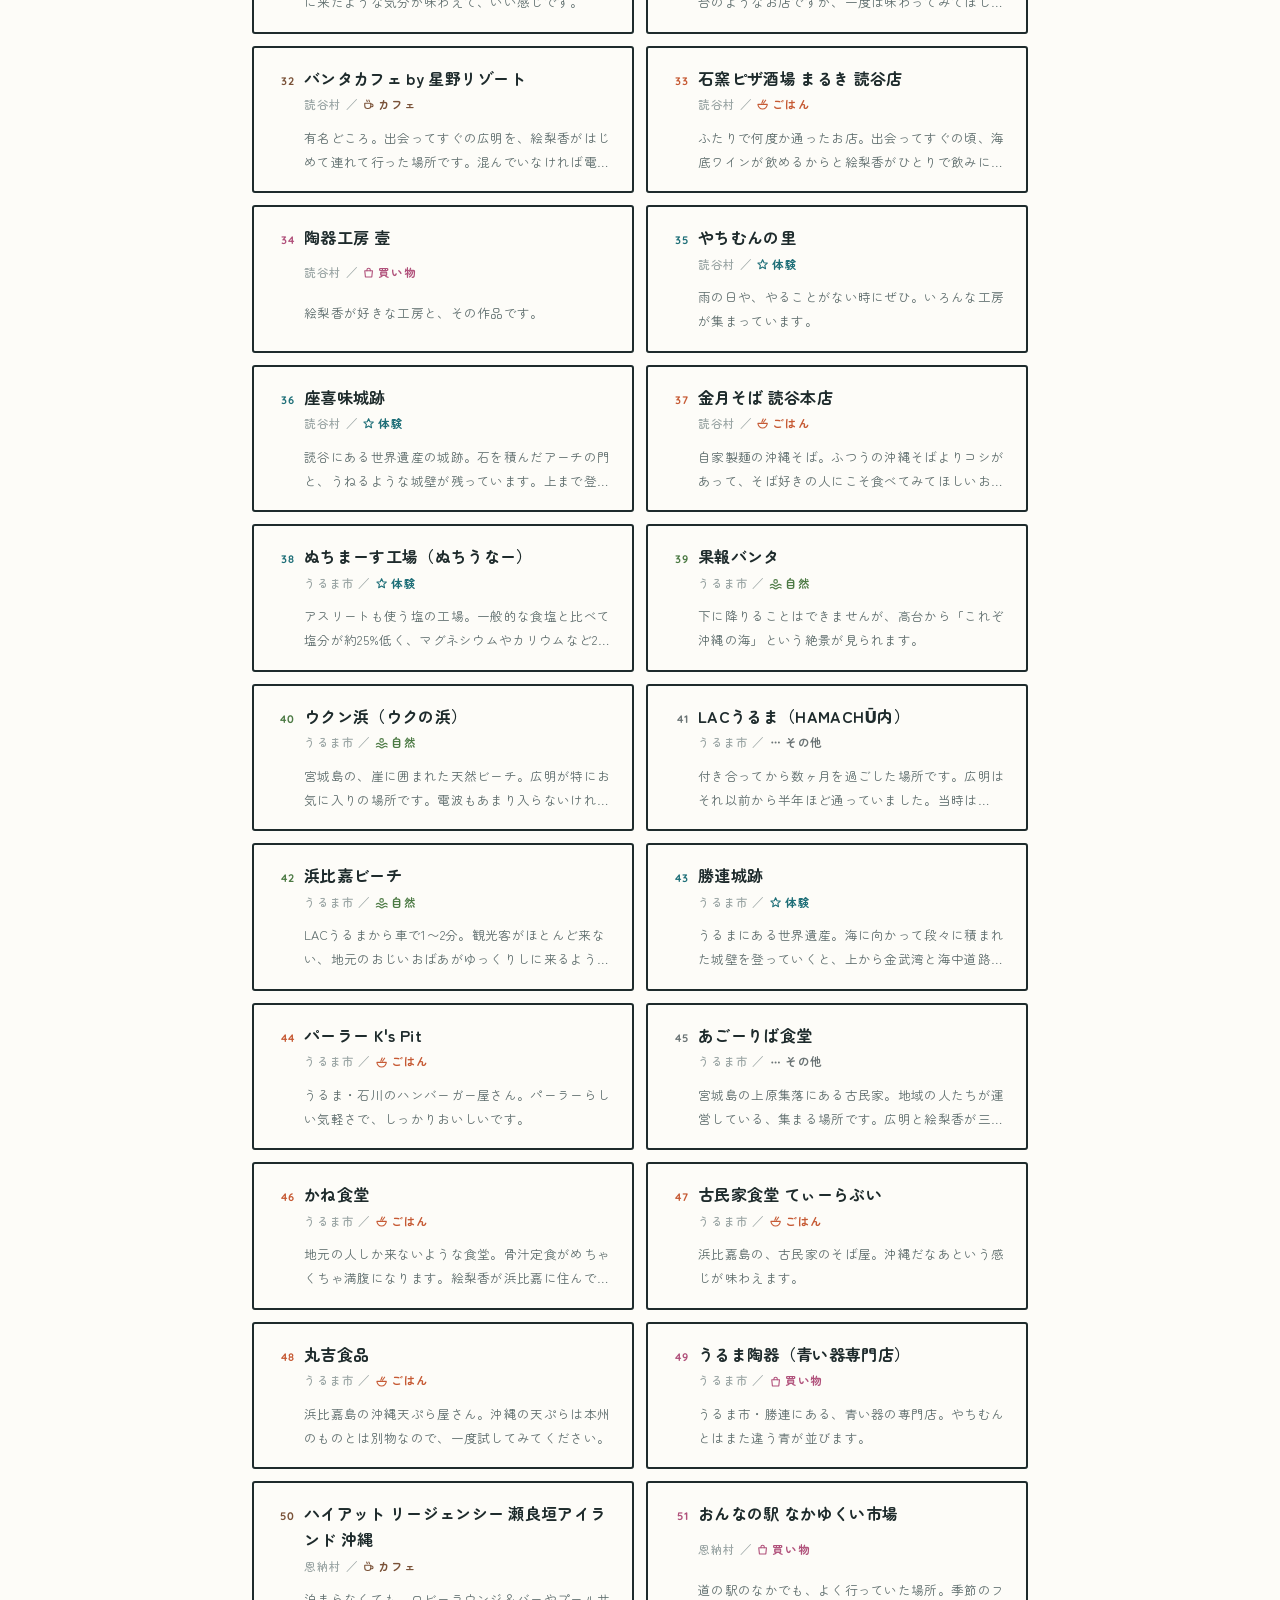
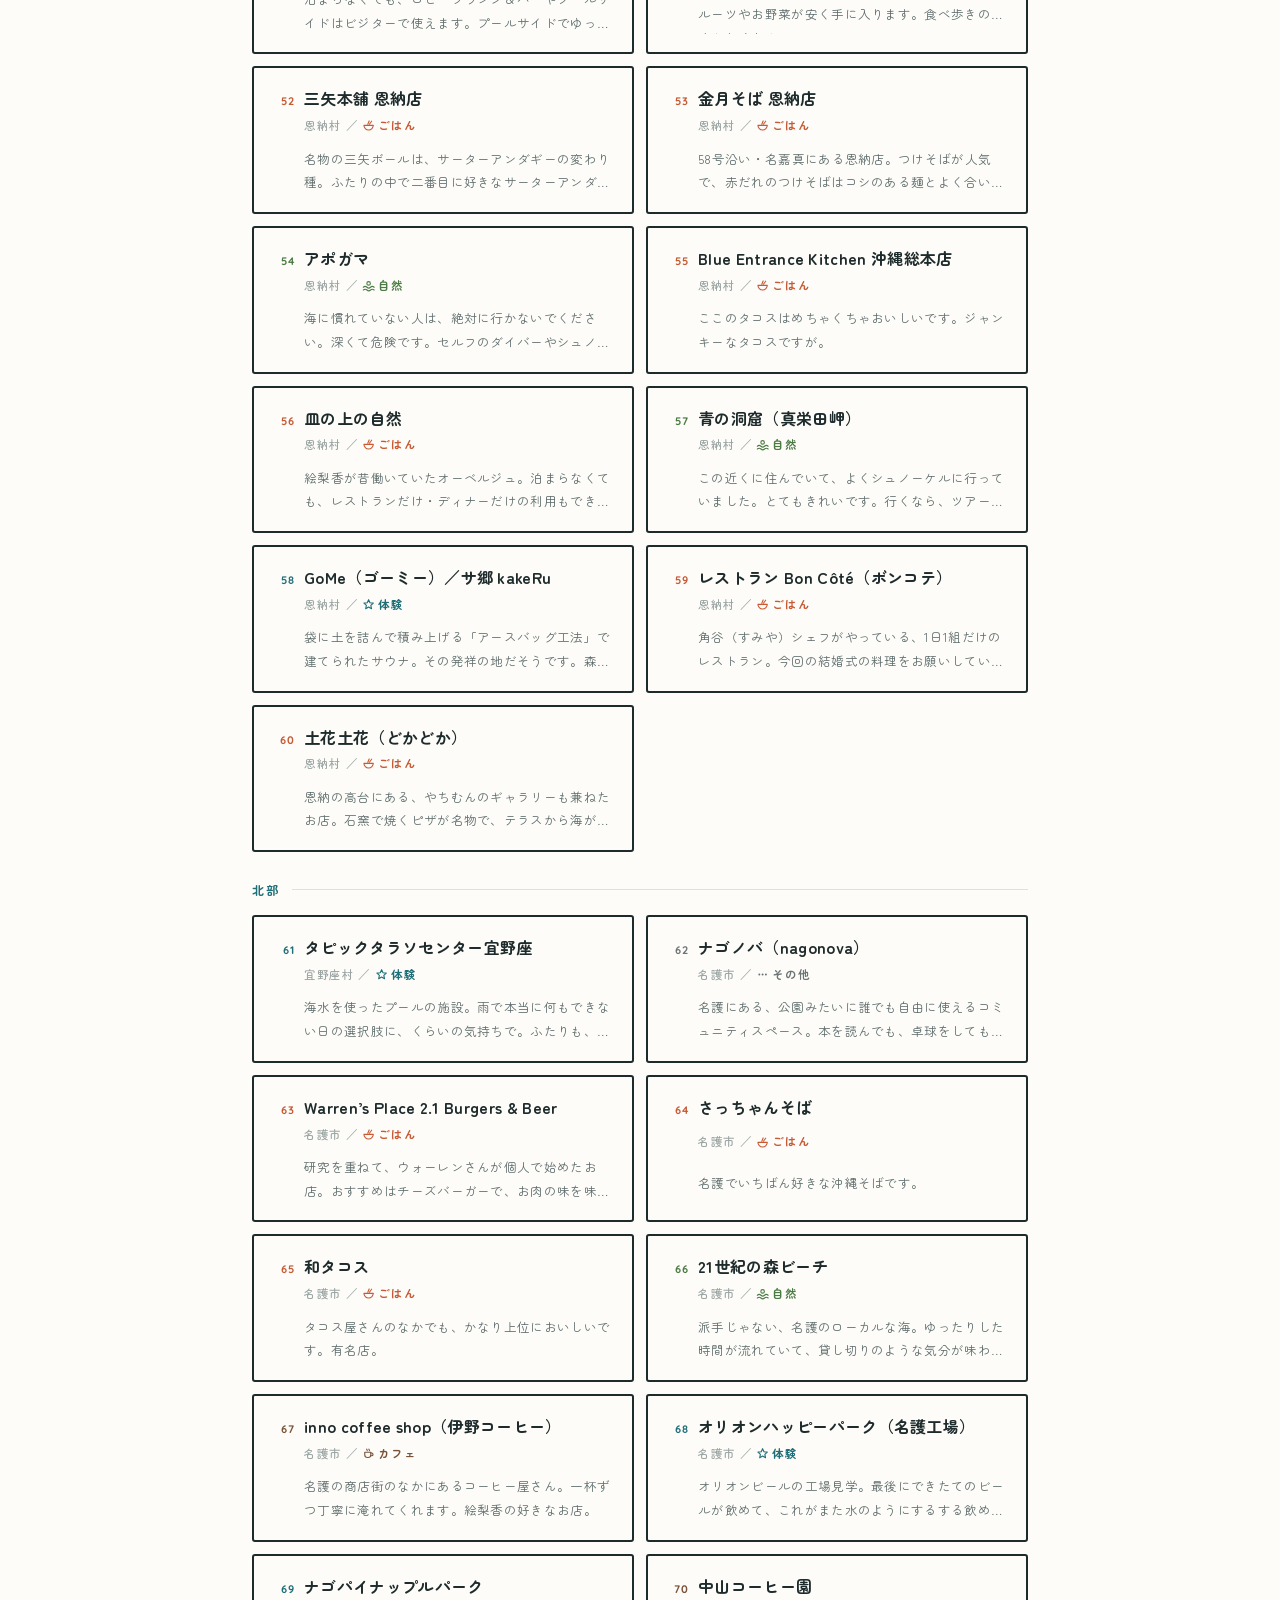
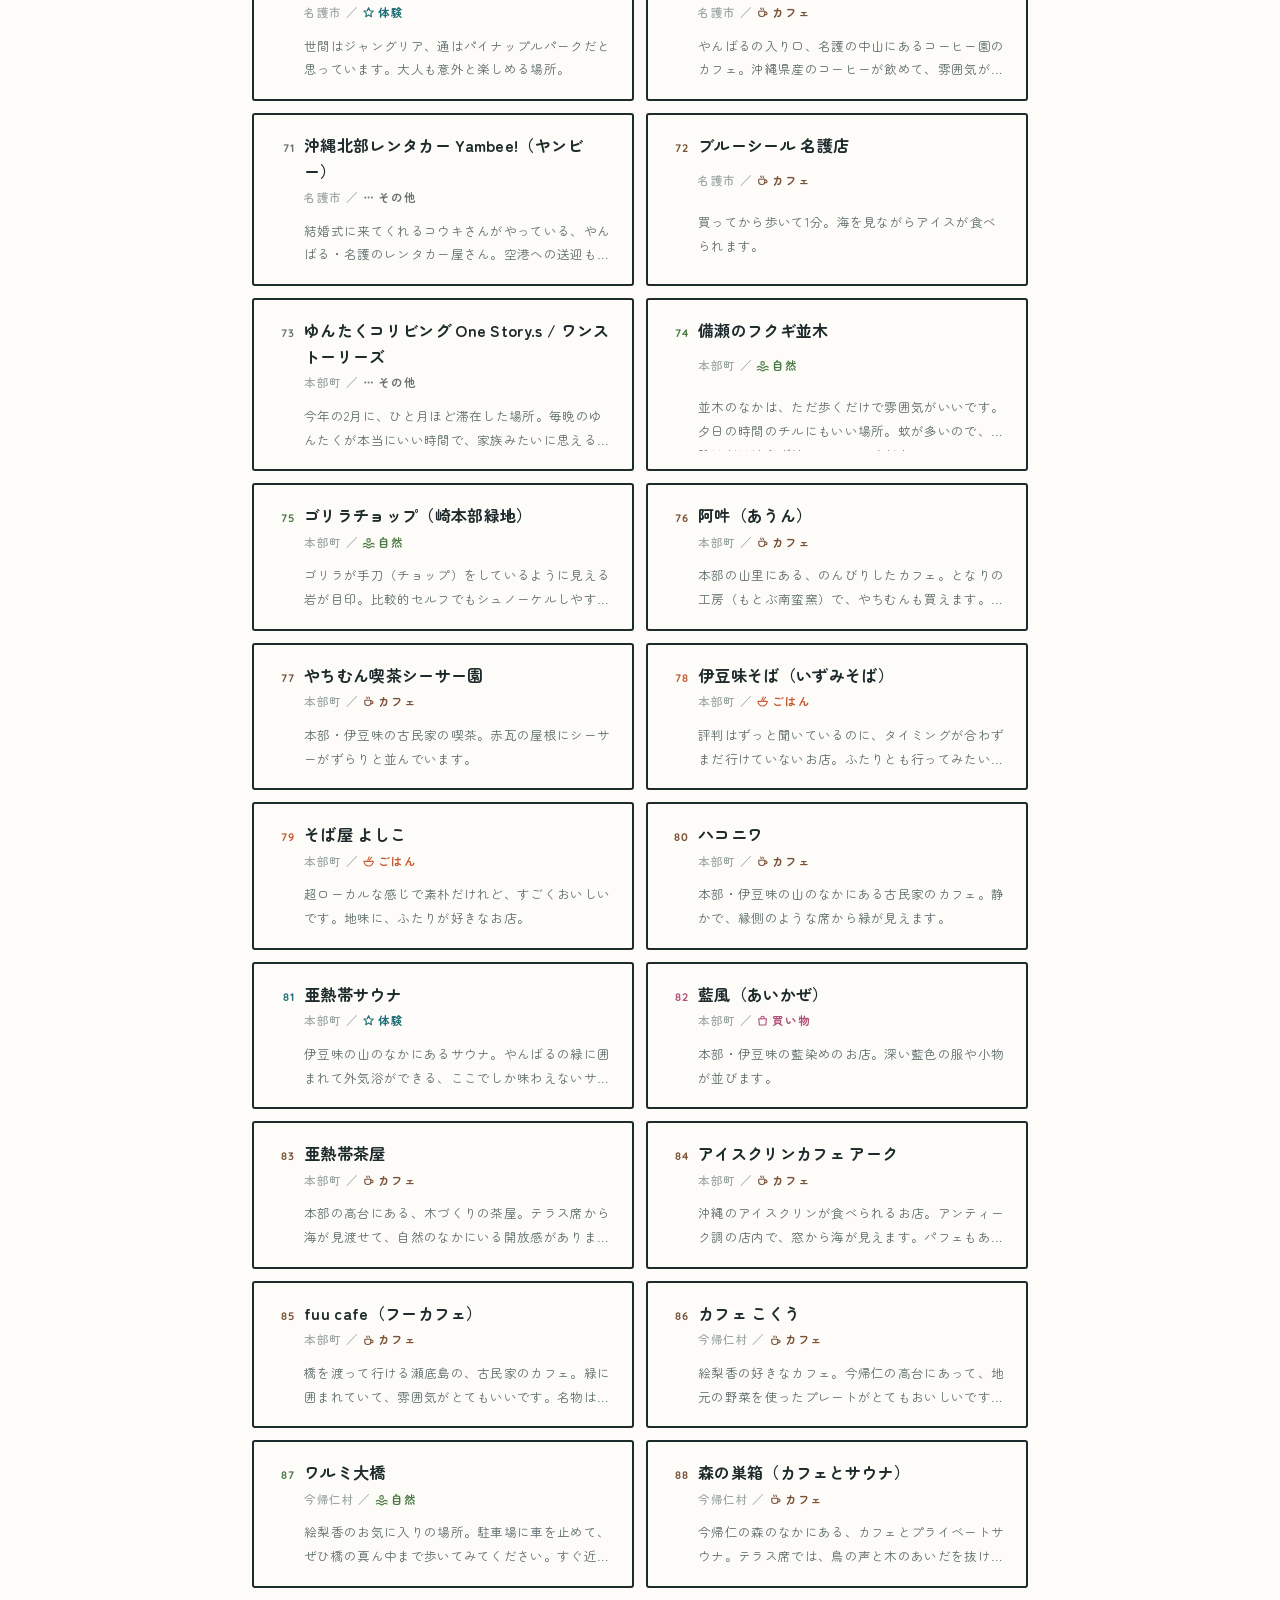
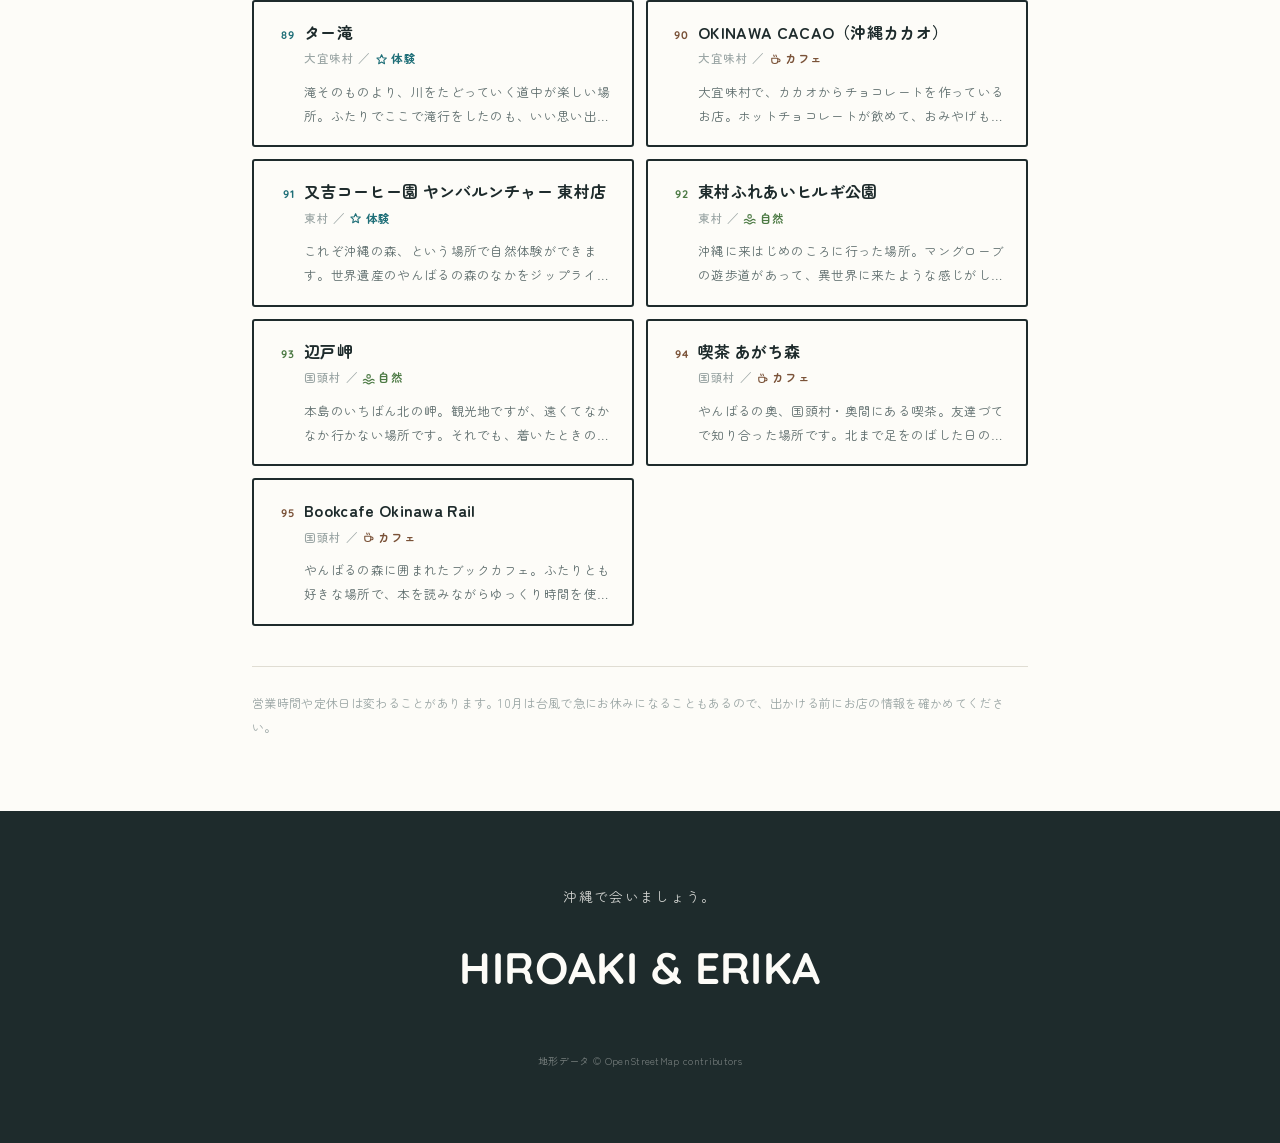
==== commit 49d1b48c: "Googleマップへの導線を見出しの横に移した - 「地図 THE MAP」を左、「Googleマップで開く」を右に並べた - 地図の下の太いボタンは削除  Co-Authored-By: Claud" ====
--- a/index.html
+++ b/index.html
@@ -99,14 +99,13 @@
 .mapsec .hd span{color:var(--sea);opacity:.6}
 .mapbox{margin-top:var(--s3);border-radius:14px;overflow:hidden;background:var(--sea-pale);border:2px solid #fff}
 .maphint{margin-top:var(--s2);font-size:12px;line-height:1.9;color:#6f8b8c}
-.gmapbtn{margin:var(--s3) auto 0;display:inline-flex;align-items:center;gap:11px;
-  border:1.5px solid var(--sea);border-radius:34px;background:#fff;padding:12px 22px 12px 18px;
-  text-decoration:none;color:var(--sea);transition:background .15s}
-.gmapbtn svg{flex:0 0 auto;width:20px;height:20px;fill:none;stroke:var(--sea);stroke-width:1.8;
-  stroke-linecap:round;stroke-linejoin:round}
-.gmapbtn span{display:flex;flex-direction:column;font-size:14px;font-weight:700;letter-spacing:.04em}
-.gmapbtn b{margin-top:2px;font-size:11px;font-weight:500;letter-spacing:.02em;color:#6f8b8c}
-@media(hover:hover){.gmapbtn:hover{background:#eef6f5}}
+.hdl{display:flex;align-items:baseline;gap:12px;min-width:0}
+.gmaplink{flex:0 0 auto;display:inline-flex;align-items:center;gap:6px;white-space:nowrap;
+  font-size:12px;font-weight:700;letter-spacing:.03em;color:var(--sea);text-decoration:none;
+  border:1px solid #bfd8d6;border-radius:20px;background:#fff;padding:7px 13px 7px 11px;transition:background .15s}
+.gmaplink svg{width:14px;height:14px;fill:none;stroke:var(--sea);stroke-width:1.9;stroke-linecap:round;stroke-linejoin:round}
+@media(hover:hover){.gmaplink:hover{background:#eef6f5}}
+@media(max-width:420px){.gmaplink{font-size:11px;padding:6px 11px 6px 9px}.hdl{gap:8px}}
 
 .illmap{
   position:relative;width:100%;aspect-ratio:724/900;overflow:hidden;
@@ -274,13 +273,15 @@
 </div>
 
 <section class="mapsec"><div class="wrap">
-  <div class="hd"><h2>地図</h2><span>THE MAP</span></div>
+  <div class="hd">
+    <div class="hdl"><h2>地図</h2><span>THE MAP</span></div>
+    <a class="gmaplink" href="https://www.google.com/maps/d/viewer?mid=1wGzL0paoG4vkcsou38G9CFgIh-5ux3s" target="_blank" rel="noopener">
+      <svg viewBox="0 0 24 24" aria-hidden="true"><path d="M12 21s7-6.4 7-11.5A7 7 0 0 0 5 9.5C5 14.6 12 21 12 21z"/><circle cx="12" cy="9.3" r="2.4"/></svg>
+      Googleマップで開く
+    </a>
+  </div>
   <div class="mapbox"><div class="illmap" id="illmap"></div></div>
   <p class="maphint" id="mapHint"></p>
-  <a class="gmapbtn" href="https://www.google.com/maps/d/viewer?mid=1wGzL0paoG4vkcsou38G9CFgIh-5ux3s" target="_blank" rel="noopener">
-    <svg viewBox="0 0 24 24" aria-hidden="true"><path d="M12 21s7-6.4 7-11.5A7 7 0 0 0 5 9.5C5 14.6 12 21 12 21z"/><circle cx="12" cy="9.3" r="2.4"/></svg>
-    <span>Googleマップで開く<b>経路や保存はこちらから</b></span>
-  </a>
 </div></section>
 
 <section class="list"><div class="wrap">
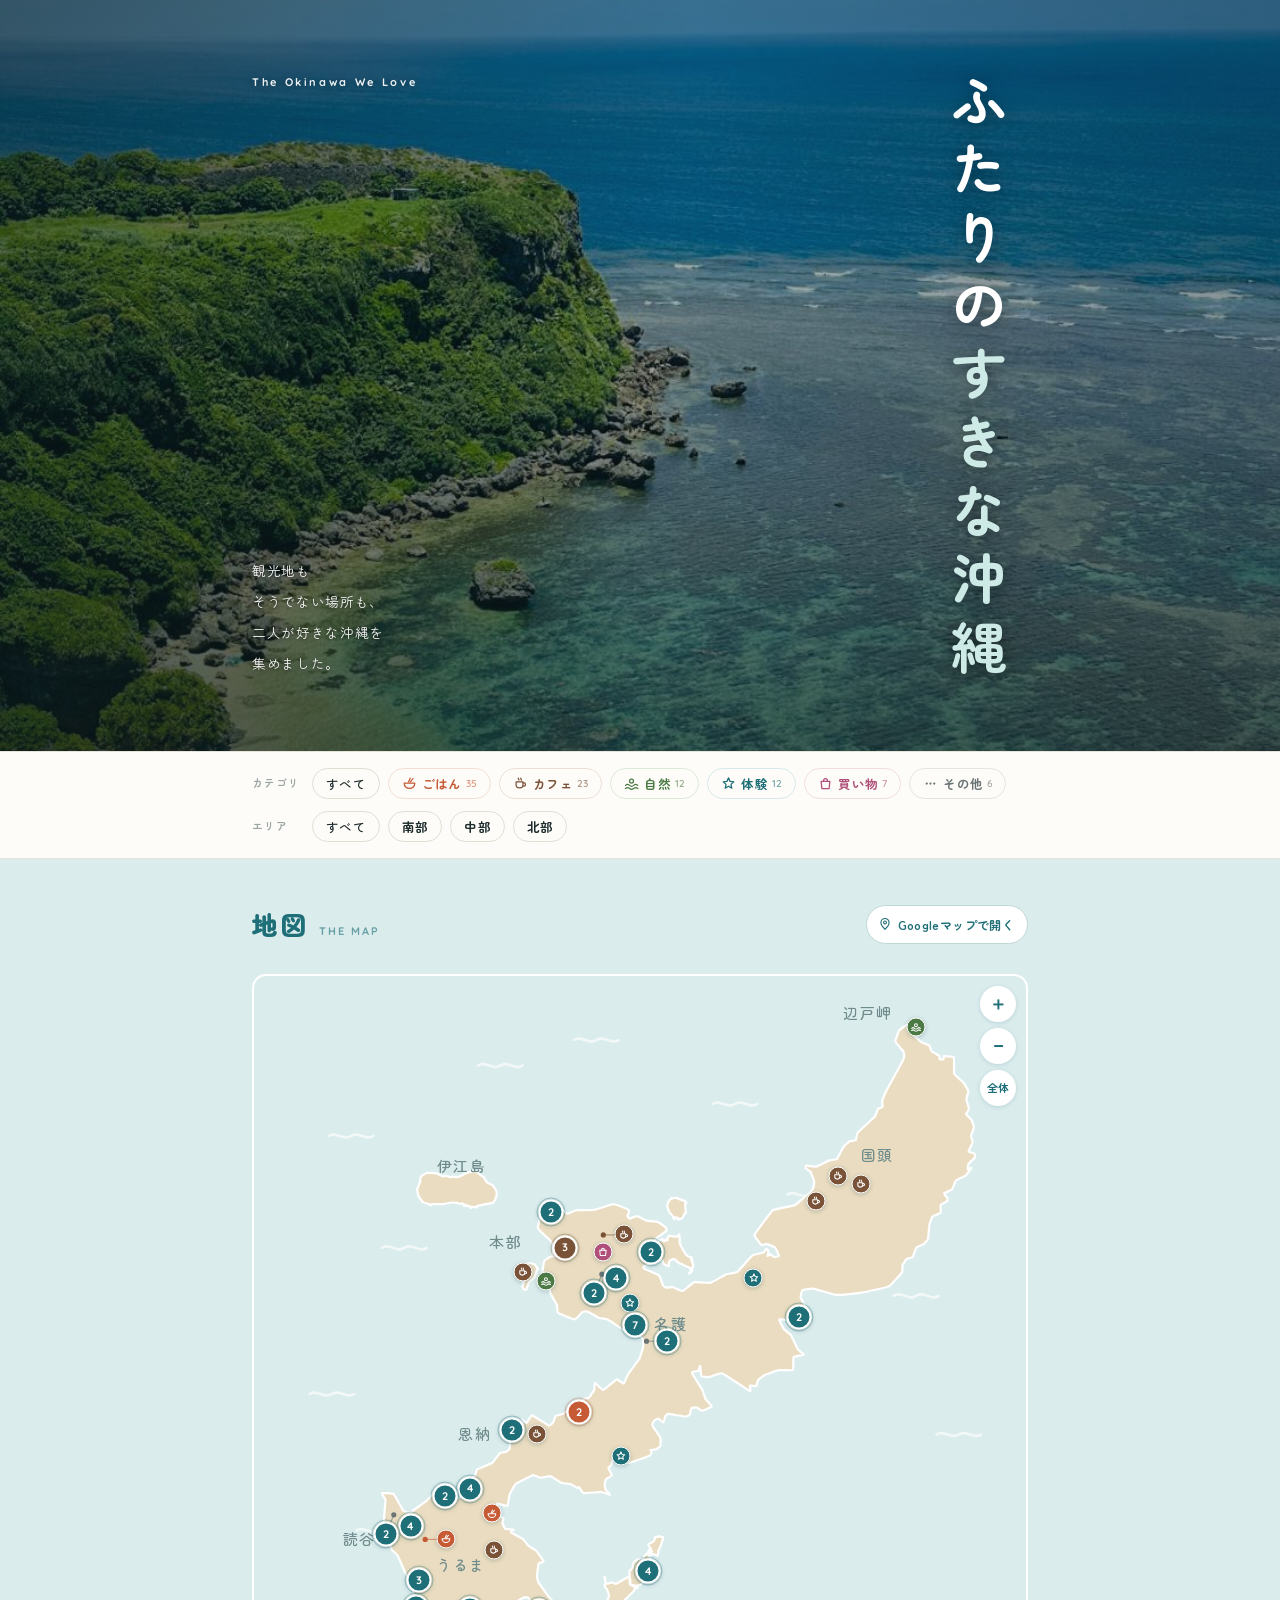
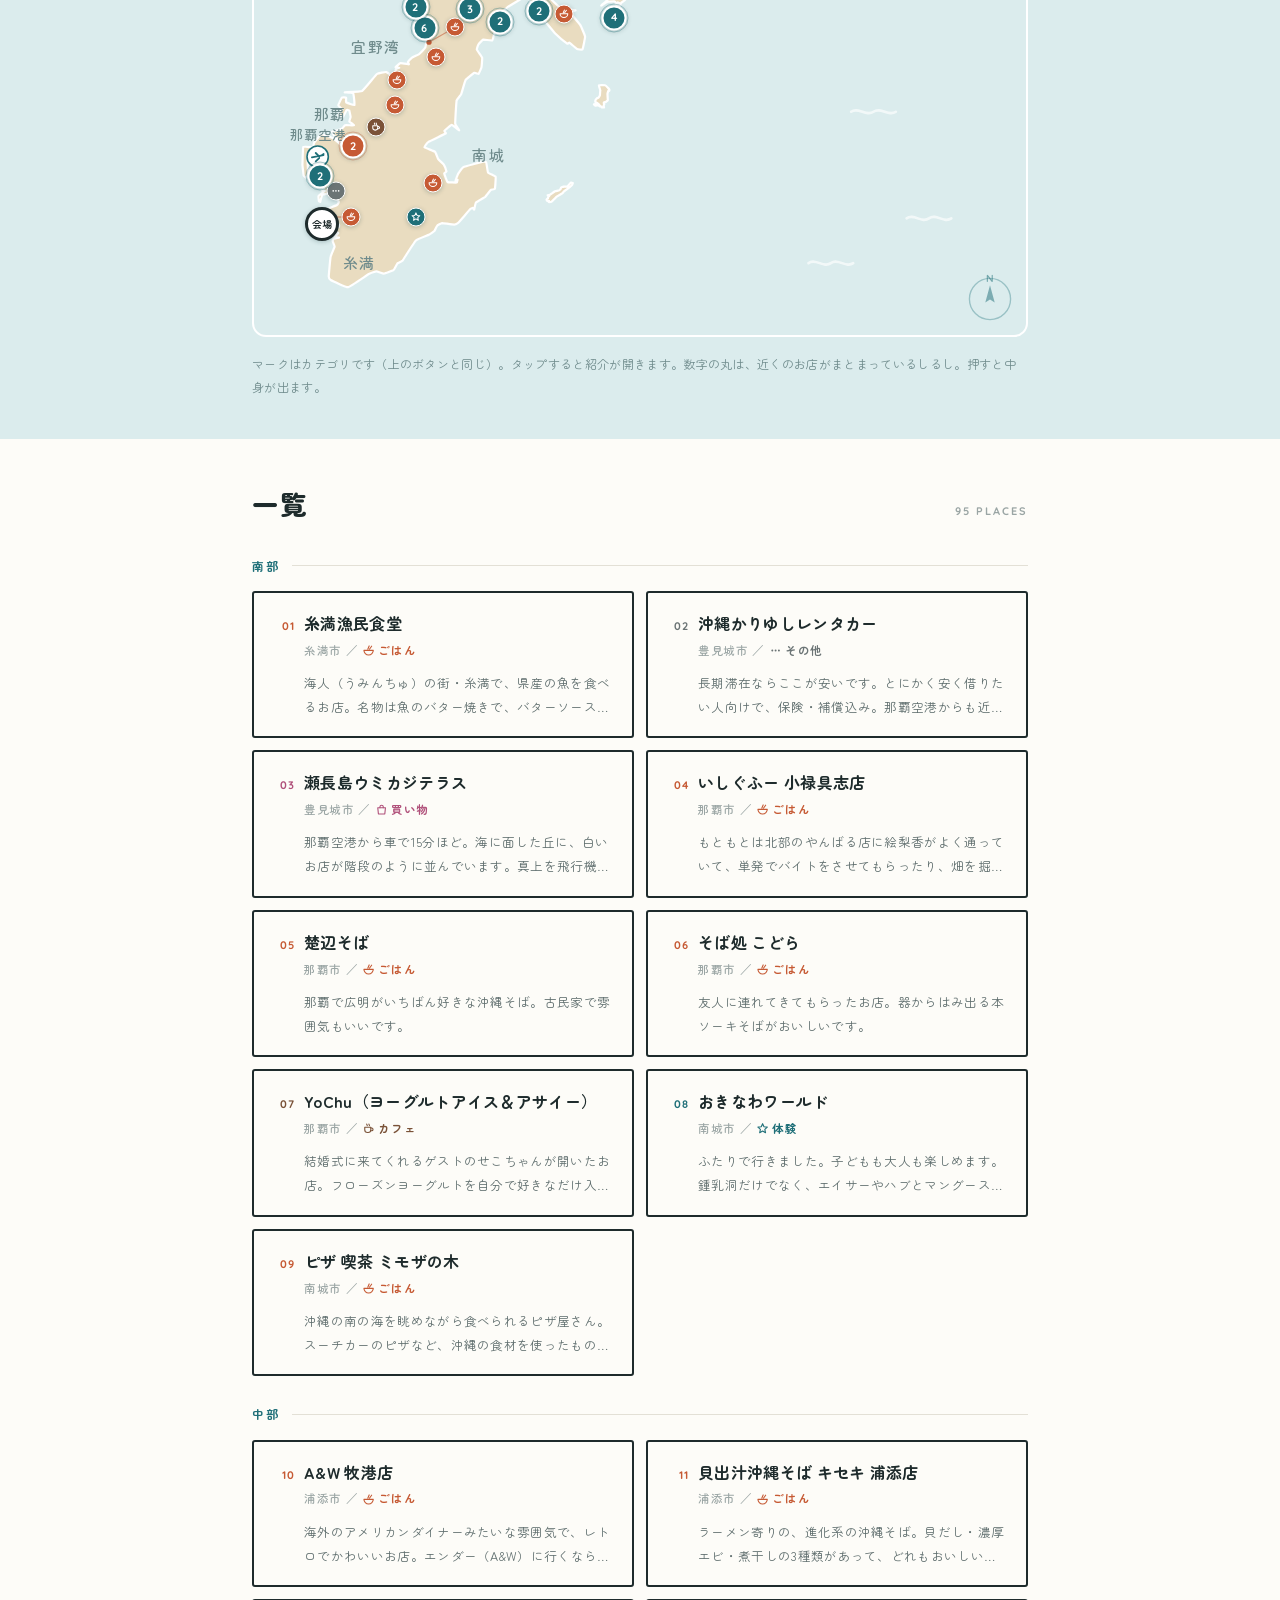
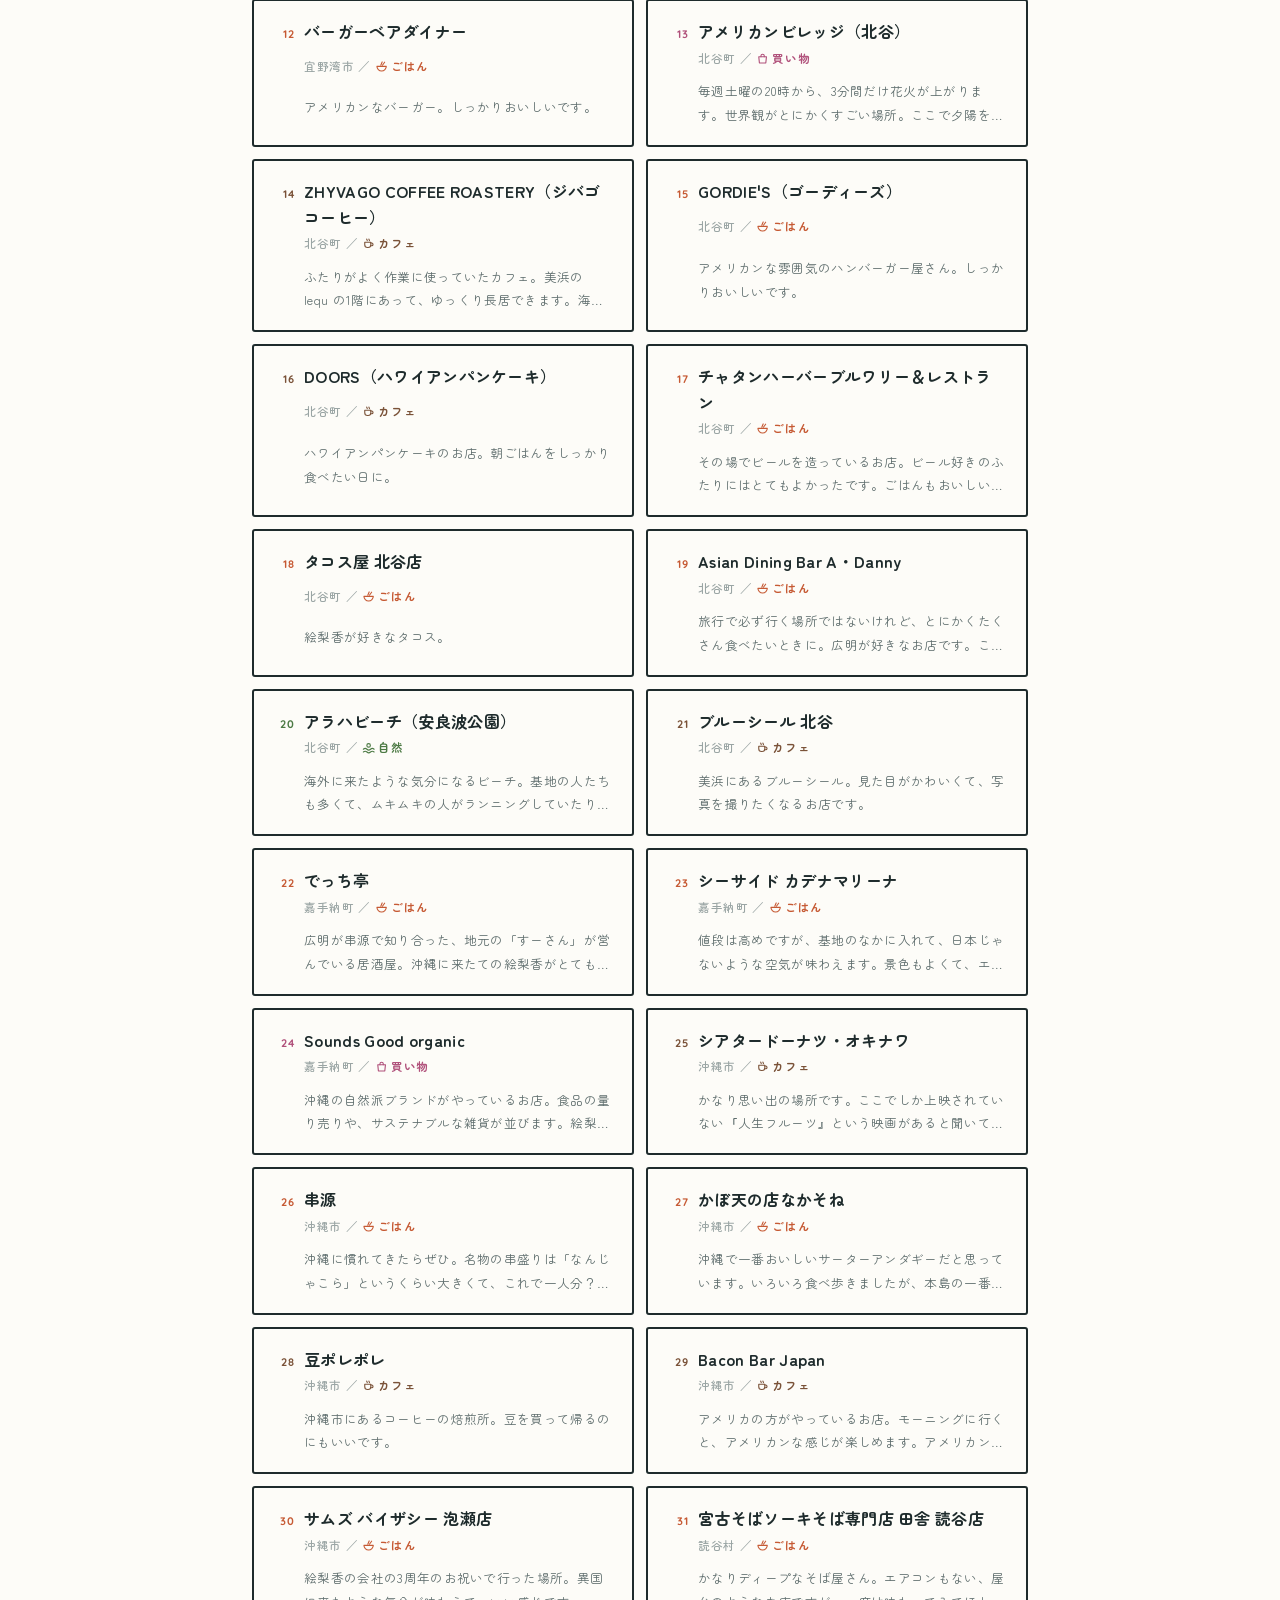
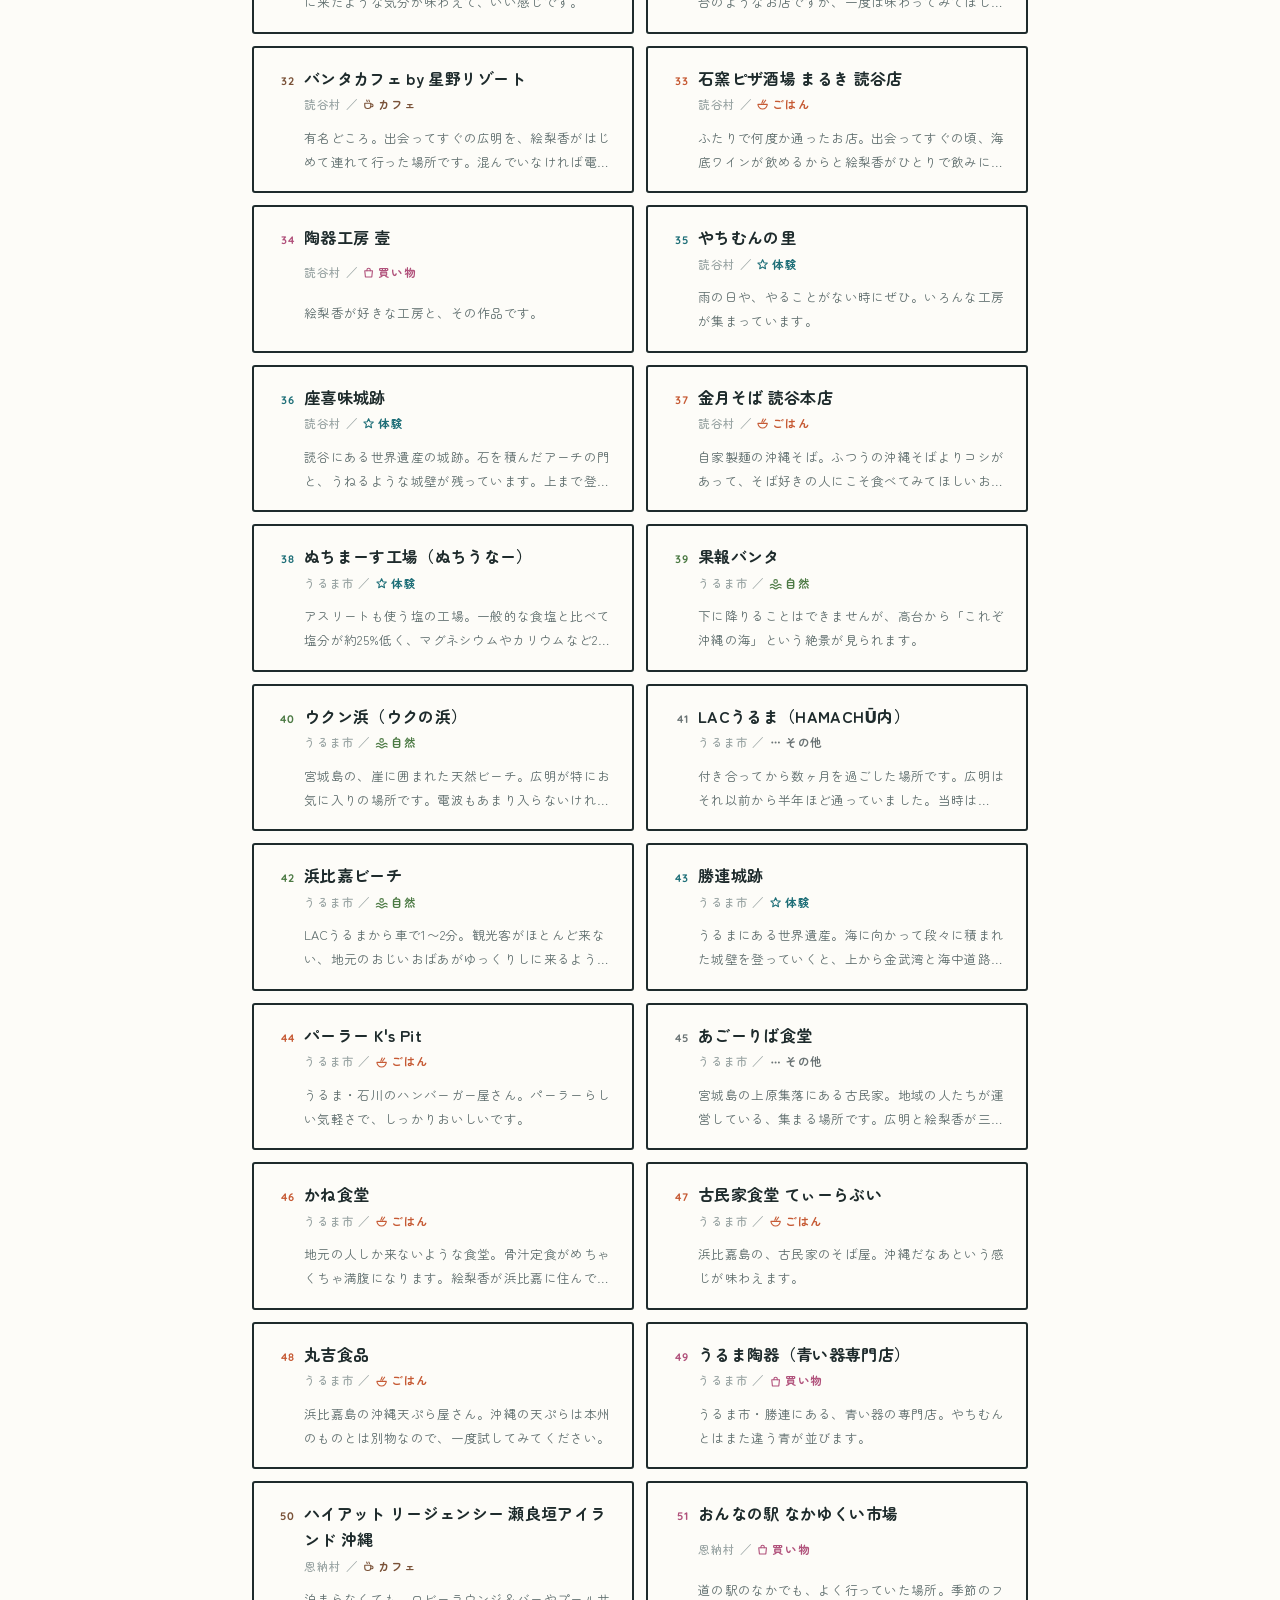
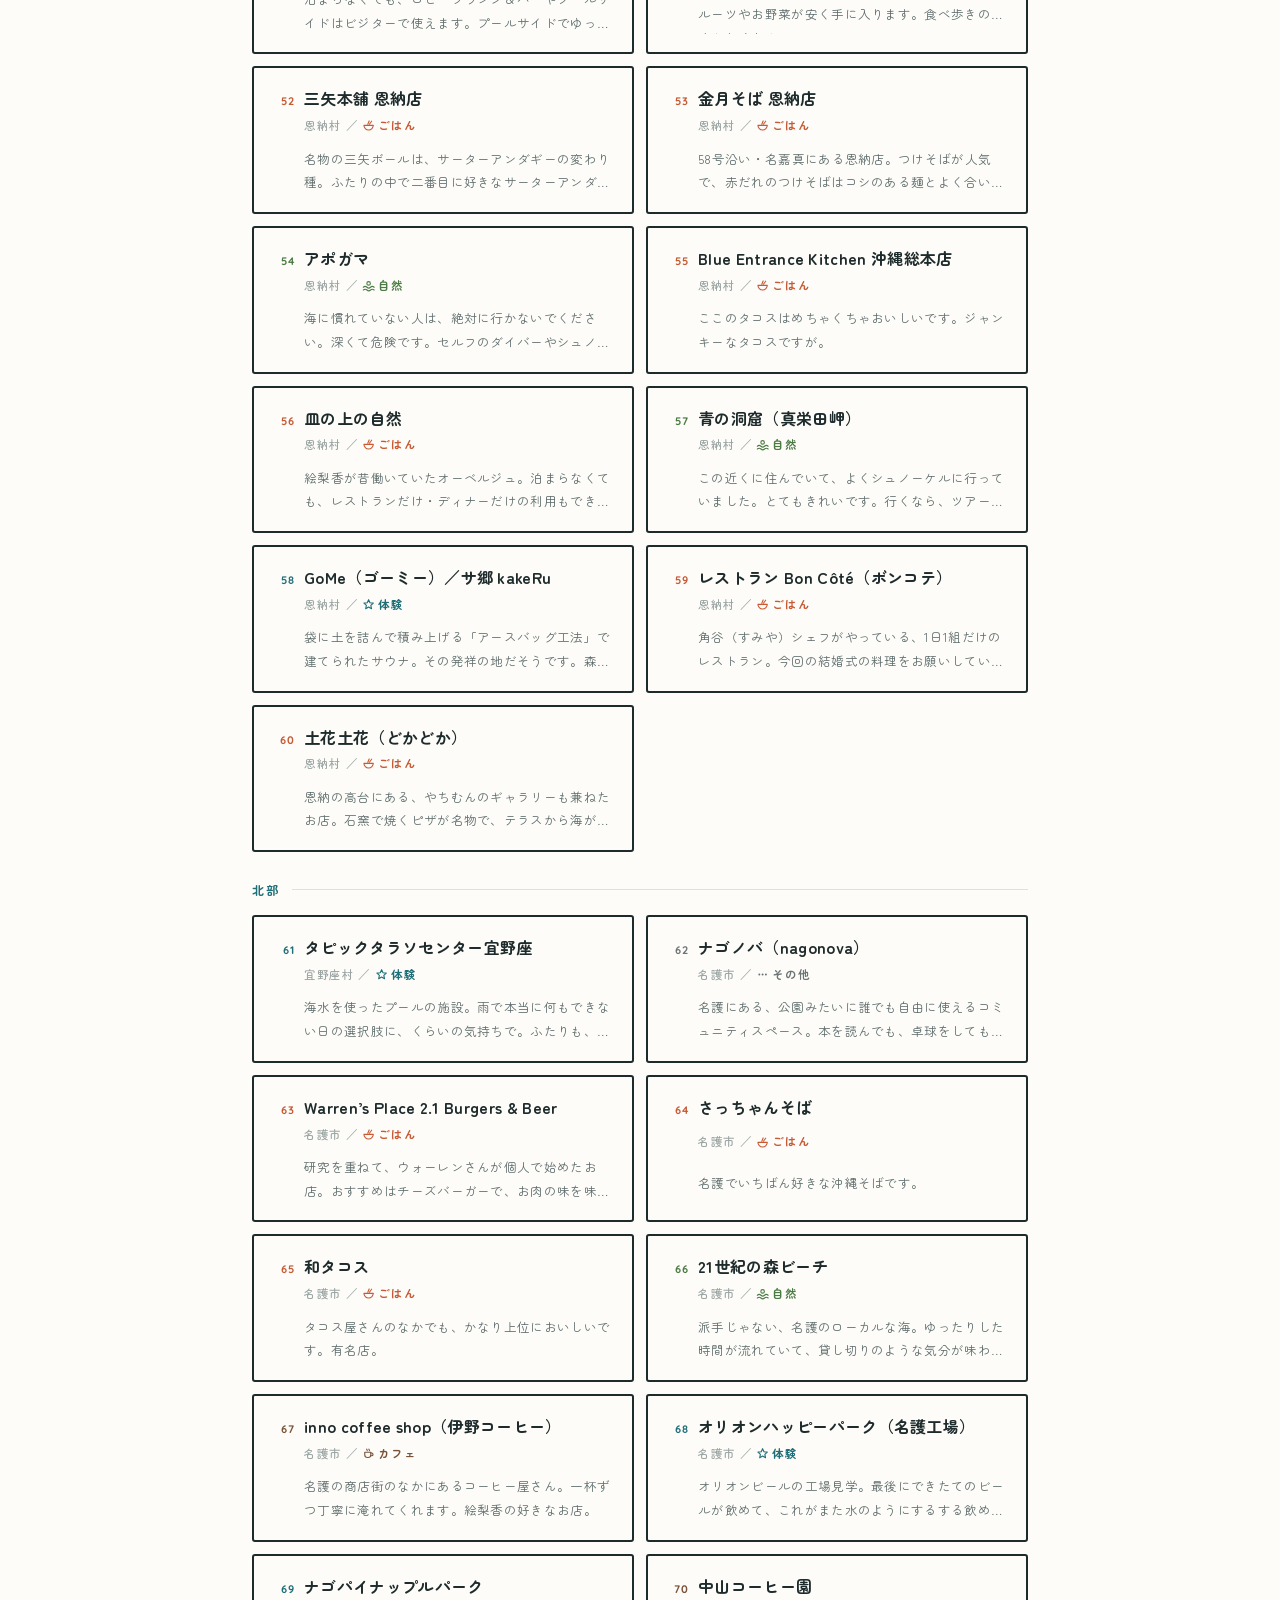
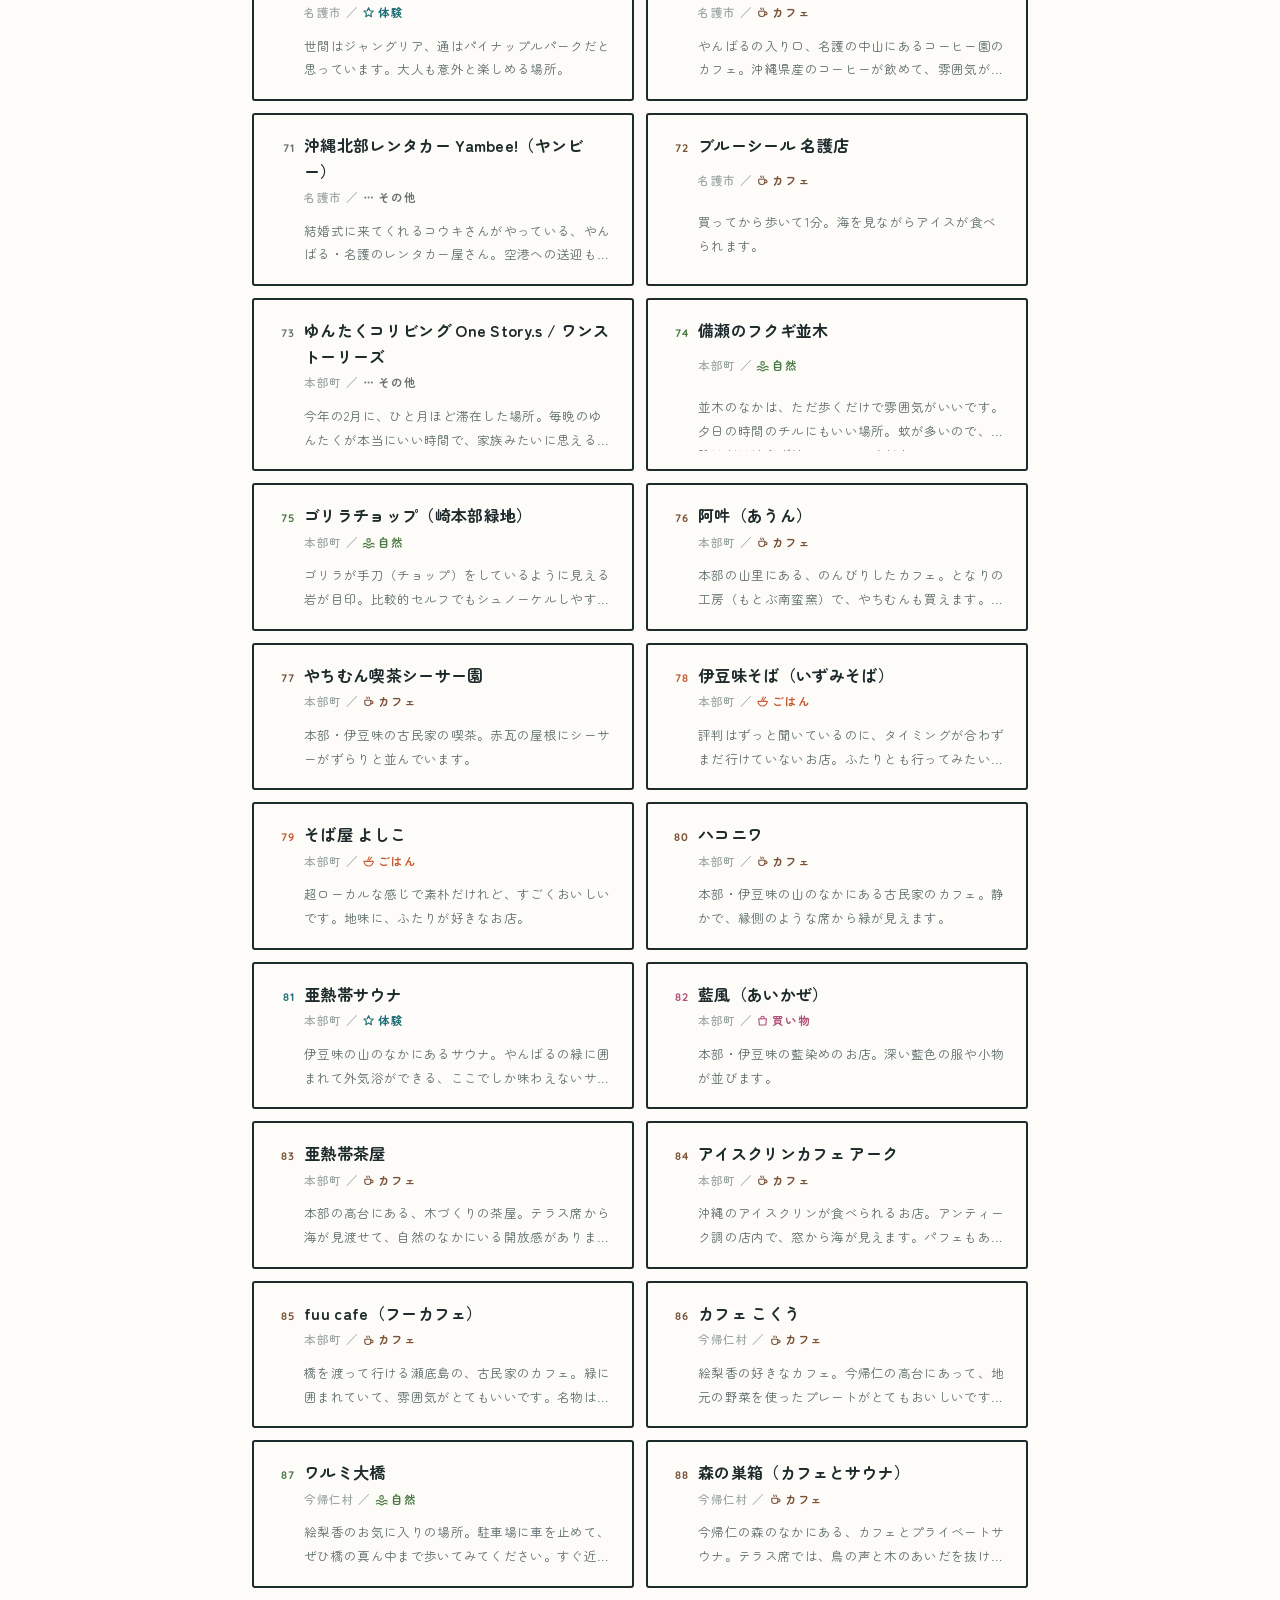
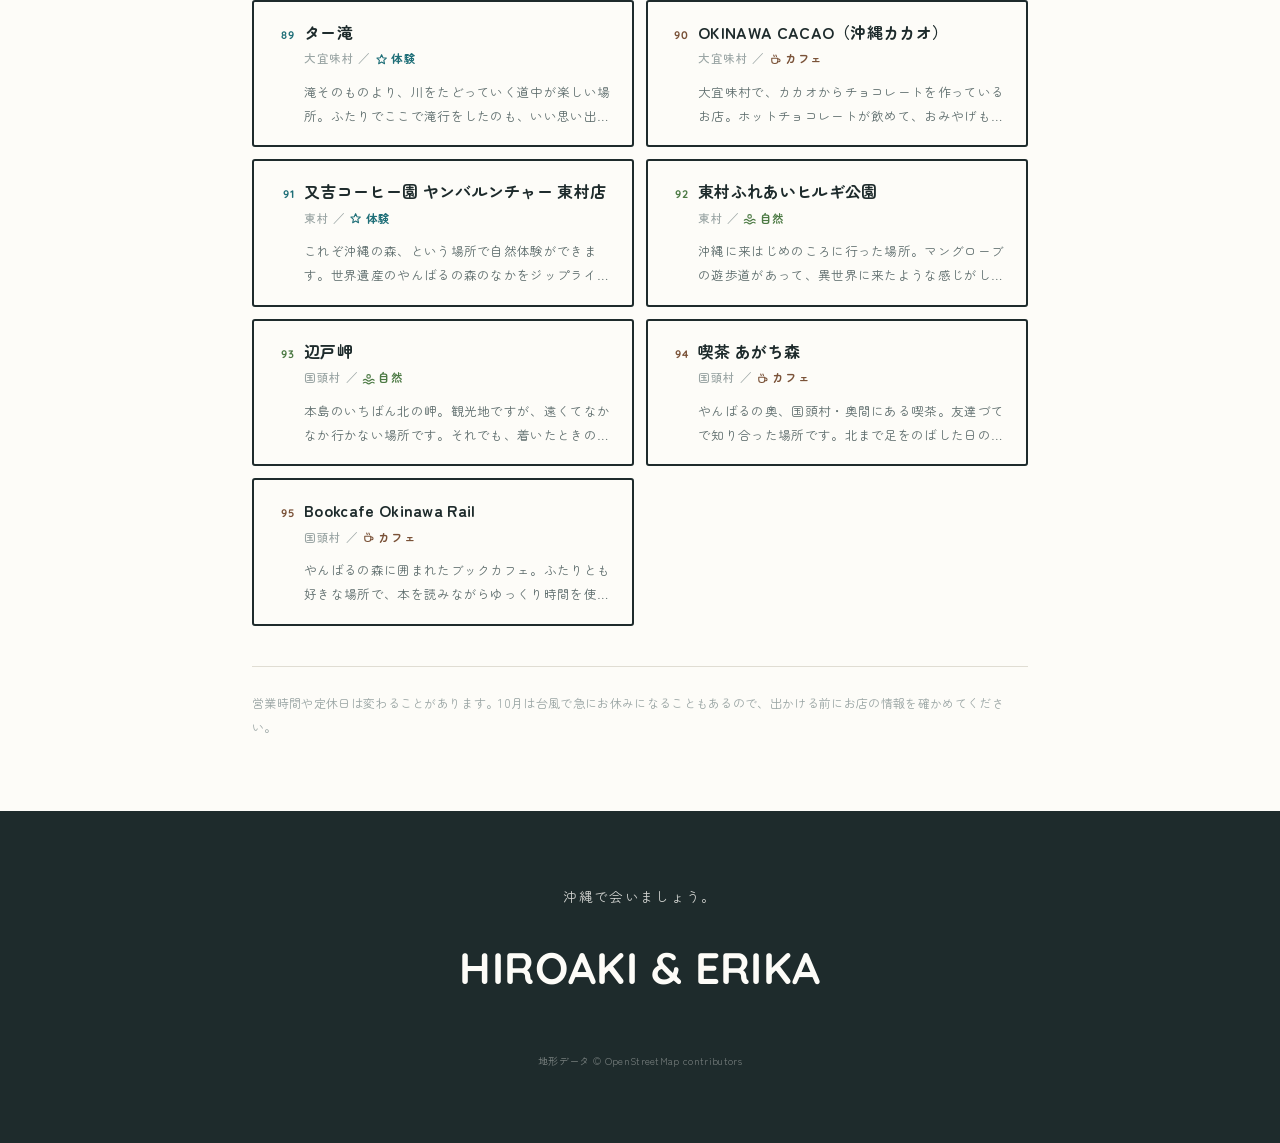
==== commit 6f31765e: "地図の見出しとGoogleマップのボタンの高さを揃えた Co-Authored-By: Claude Opus 5 <noreply@anthropic.com>" ====
--- a/index.html
+++ b/index.html
@@ -95,6 +95,7 @@
 .hd{display:flex;align-items:baseline;justify-content:space-between;gap:var(--s2)}
 .hd h2{font-weight:900;font-size:26px;letter-spacing:.06em}
 .hd span{font-family:var(--en);font-weight:700;font-size:11px;letter-spacing:.18em;color:var(--ink3)}
+.mapsec .hd{align-items:center}
 .mapsec .hd h2{color:var(--sea)}
 .mapsec .hd span{color:var(--sea);opacity:.6}
 .mapbox{margin-top:var(--s3);border-radius:14px;overflow:hidden;background:var(--sea-pale);border:2px solid #fff}
